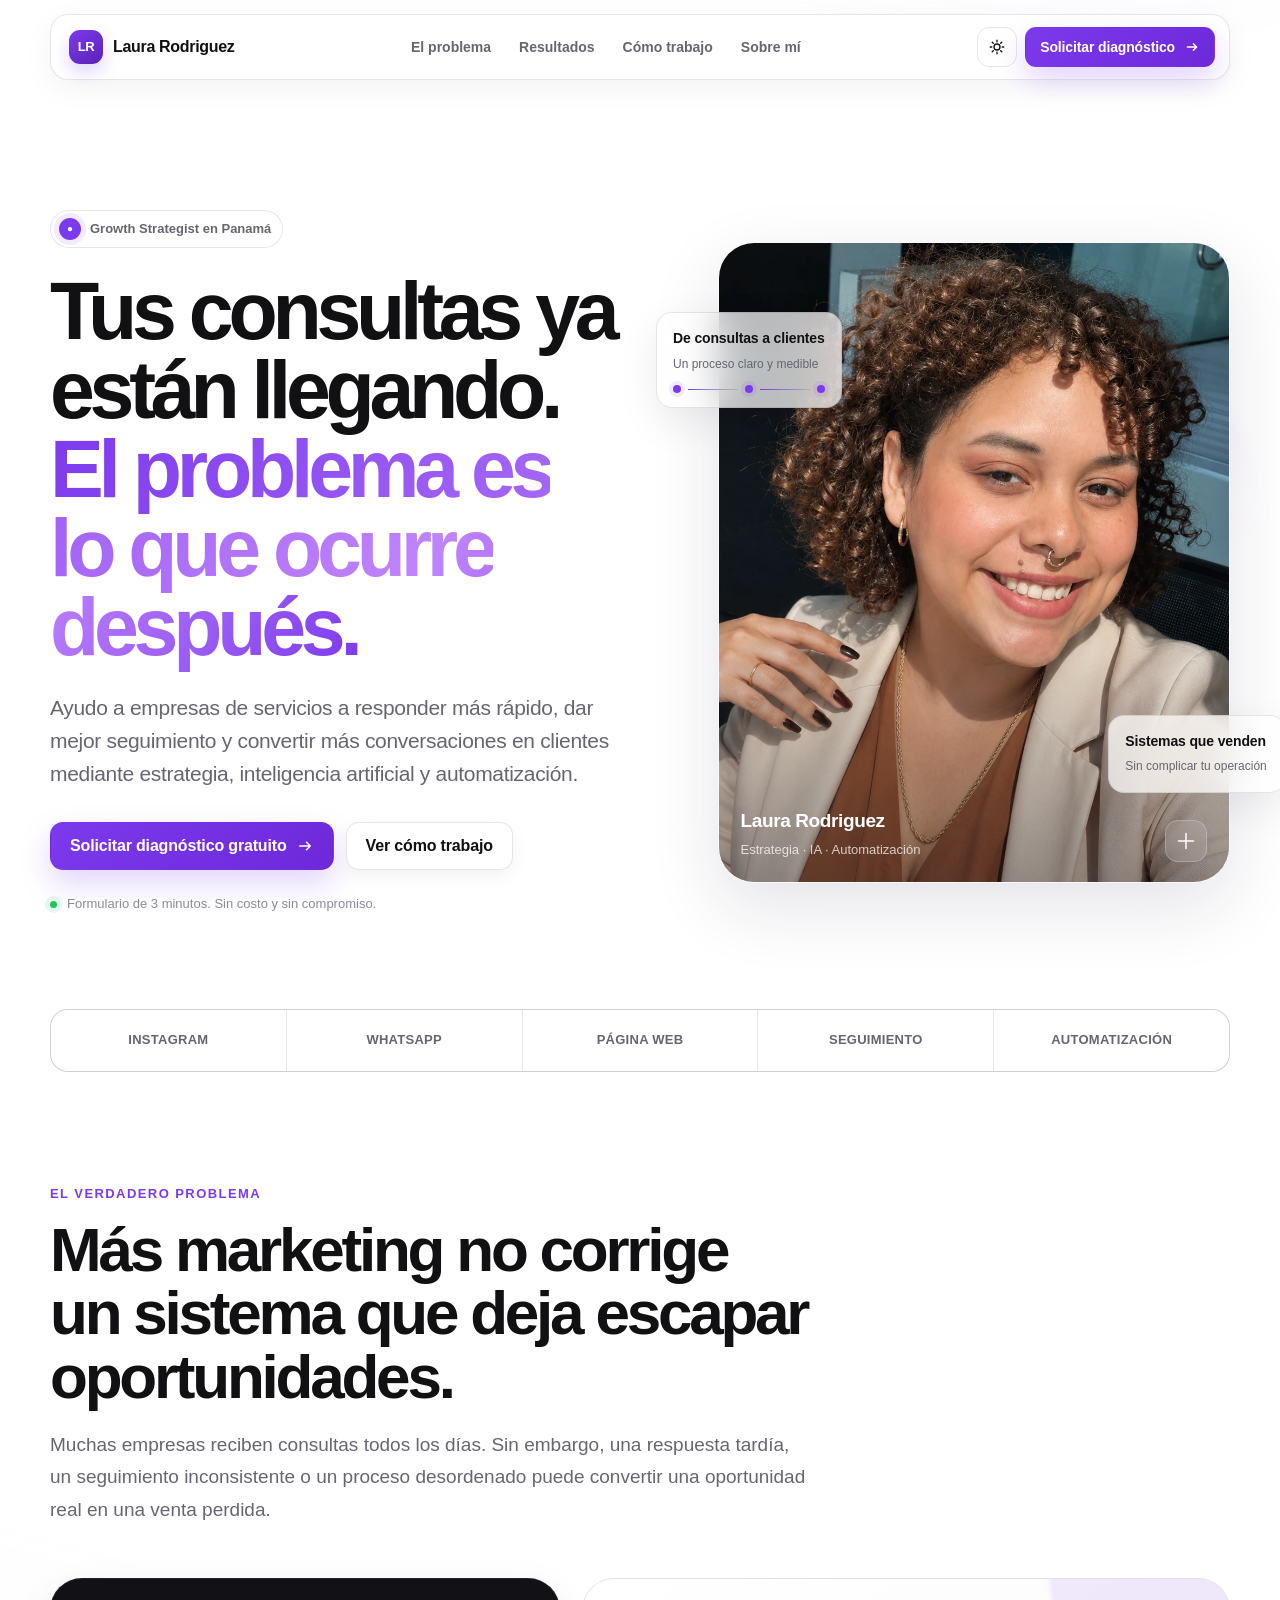
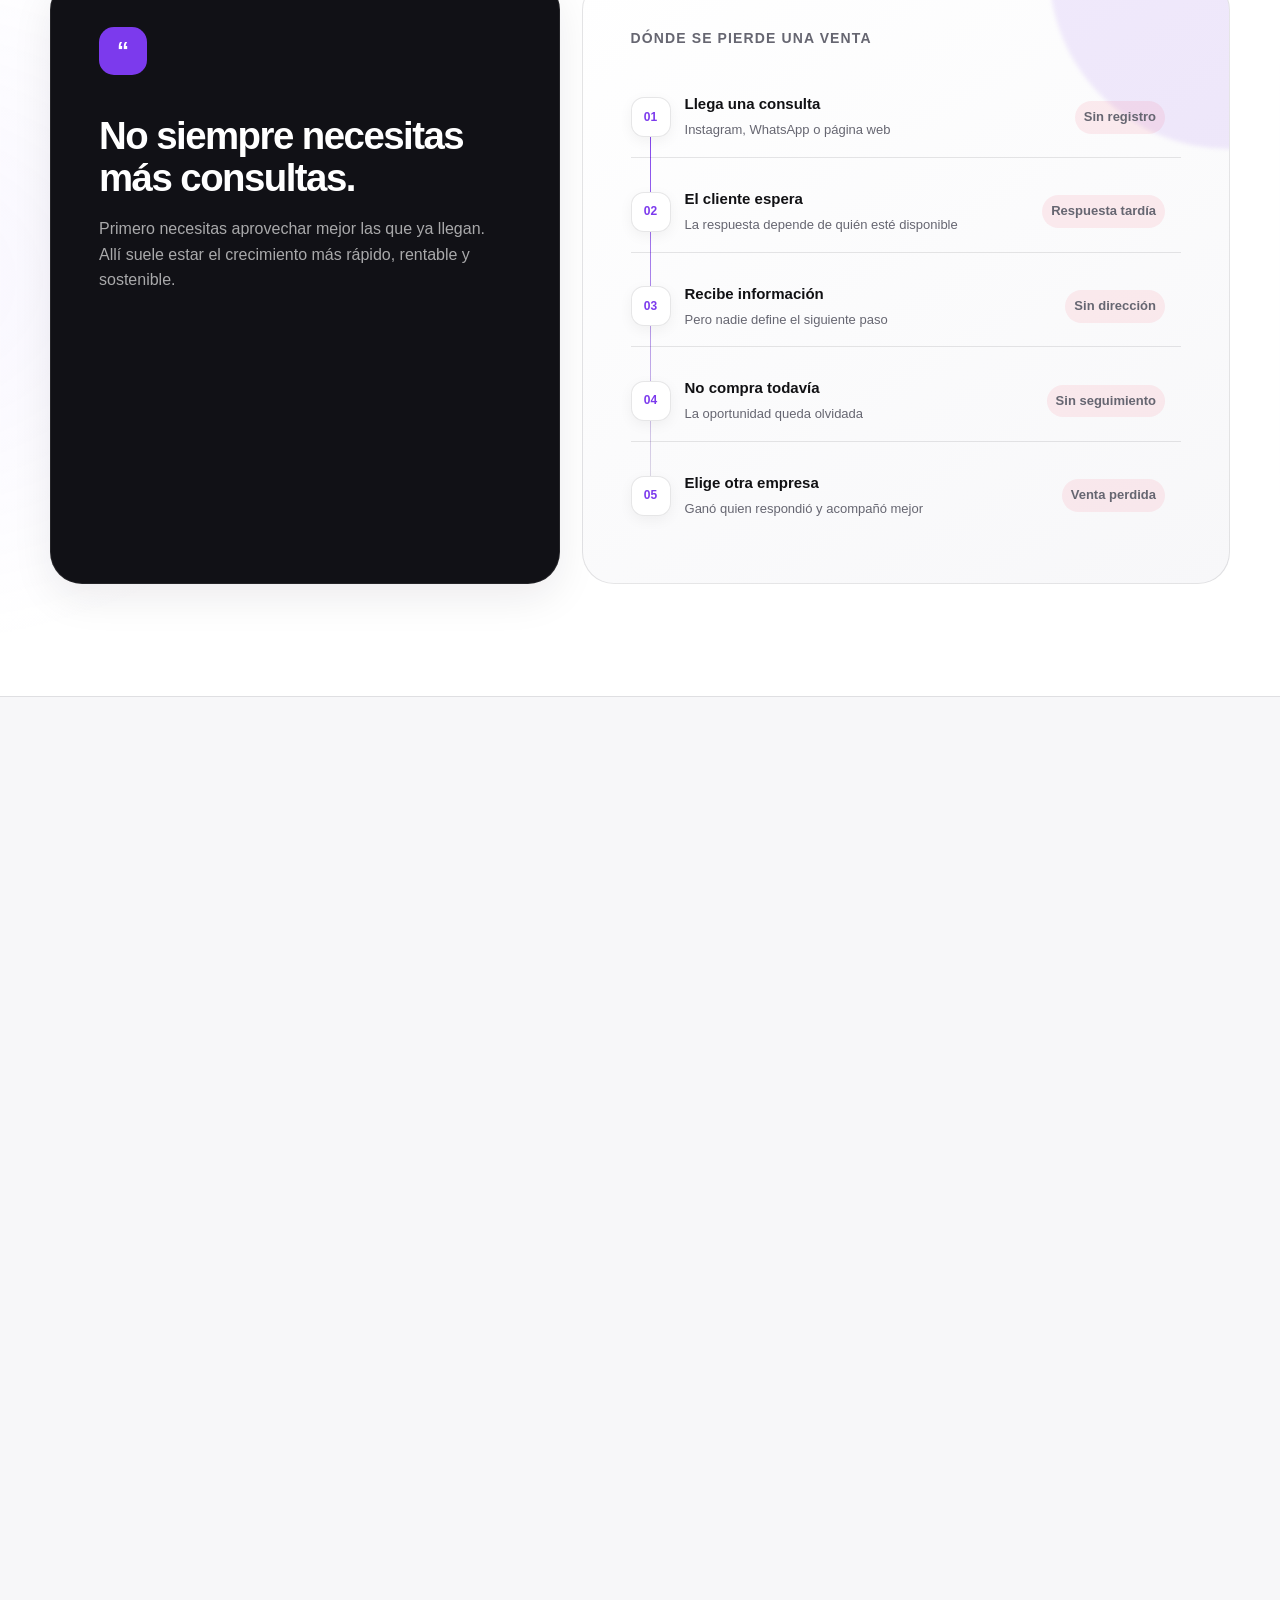
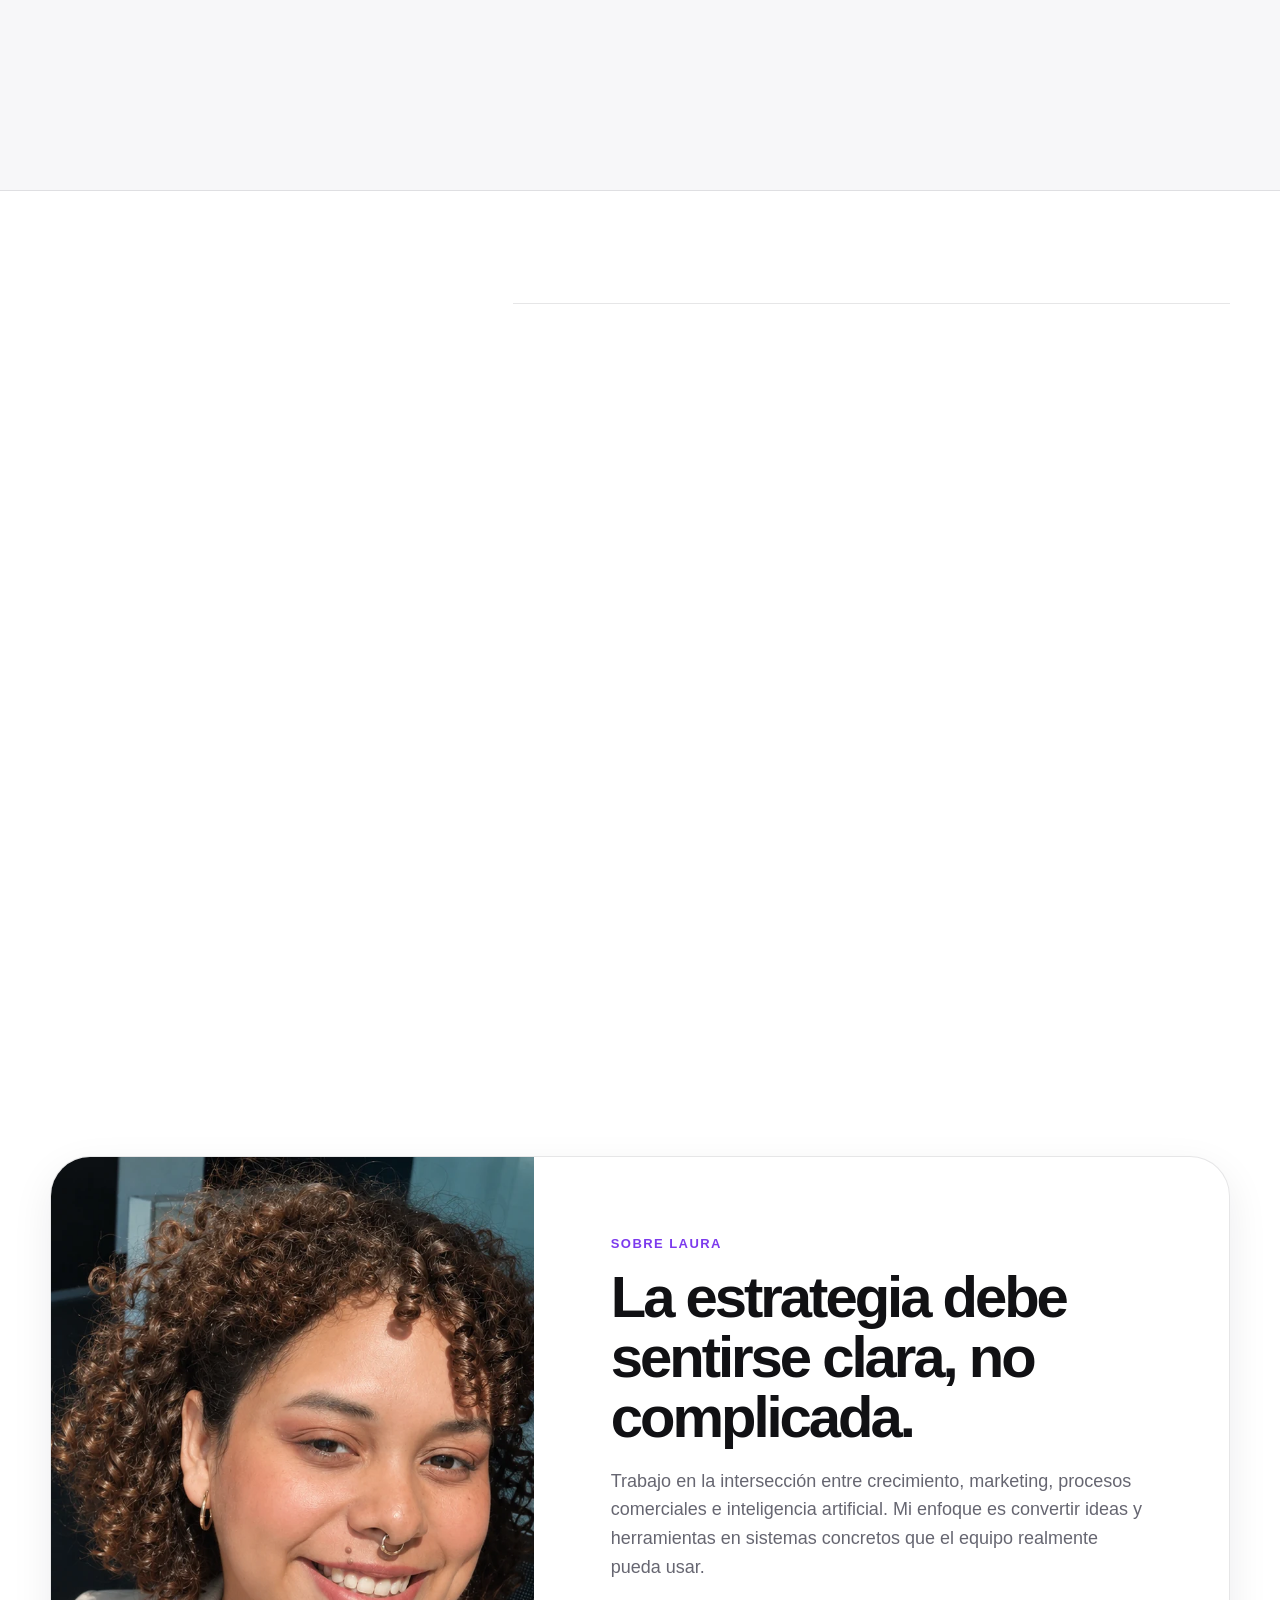
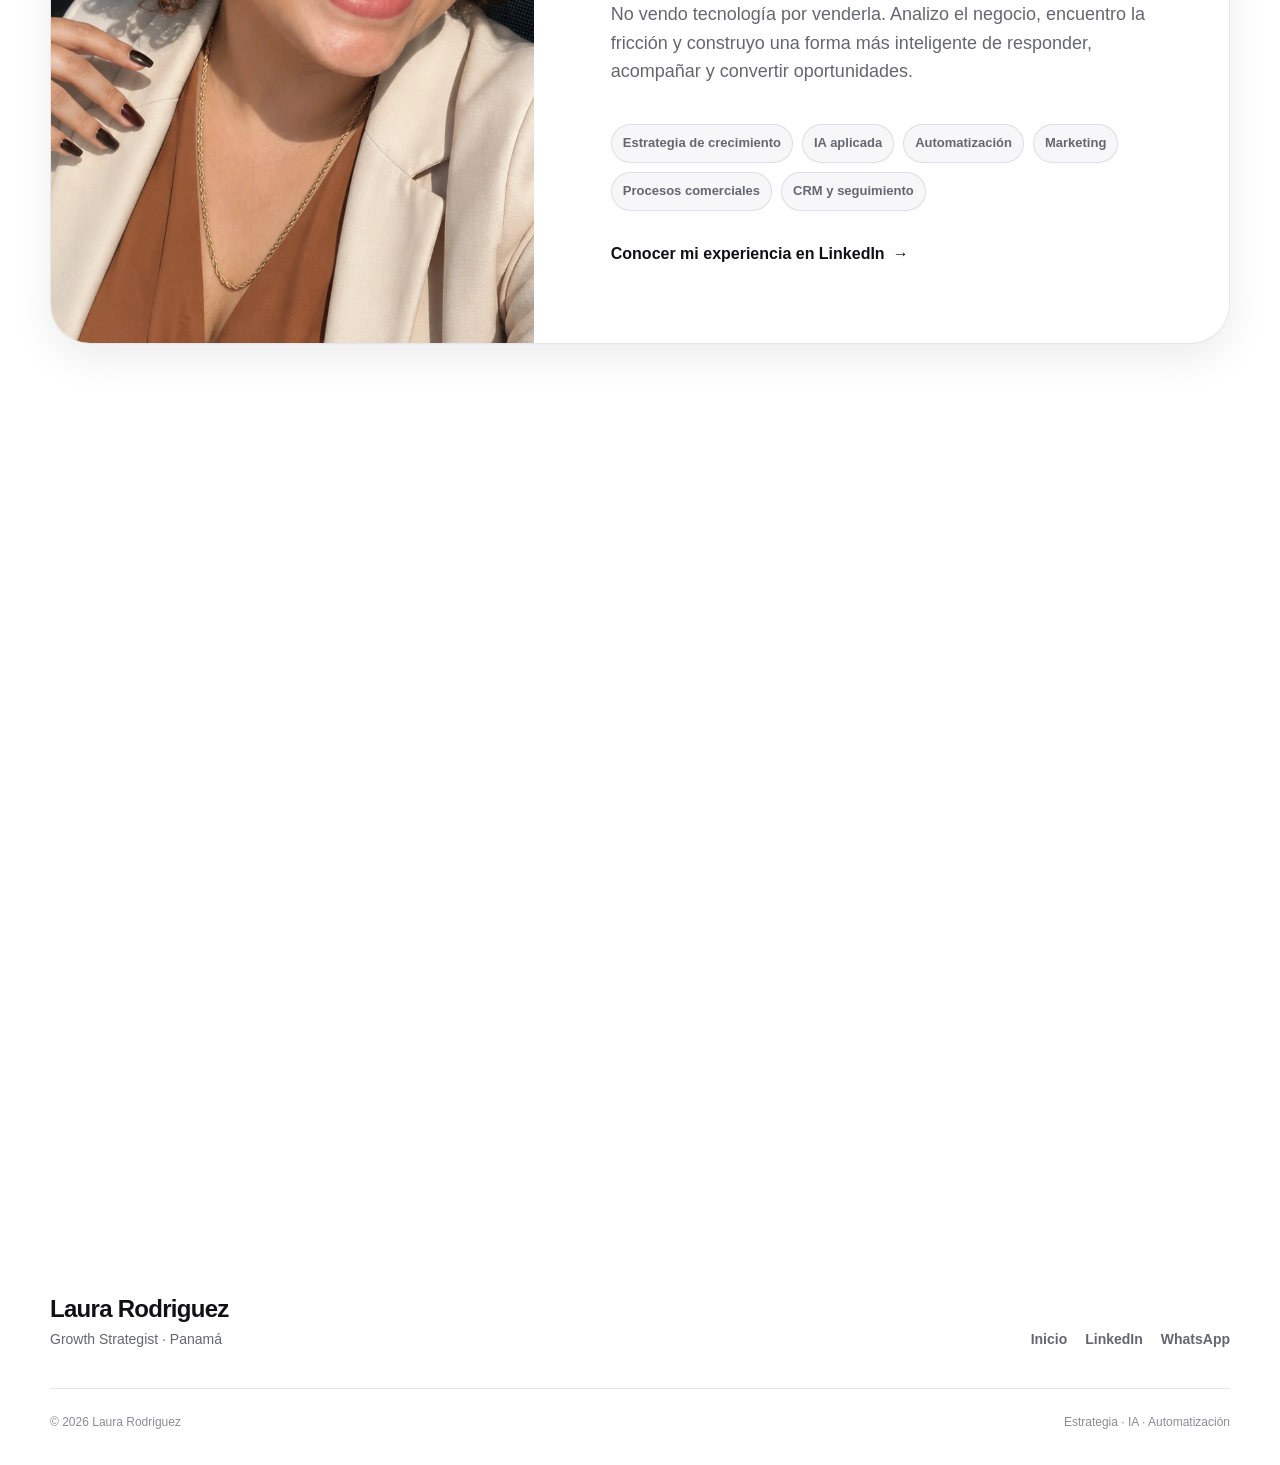
==== index.html @ f71ce4e9 "con formulario" ====
<!doctype html>
<html lang="es" data-theme="light">
<head>
  <meta charset="utf-8">
  <meta name="viewport" content="width=device-width, initial-scale=1, viewport-fit=cover">
  <title>Laura Rodriguez | Estrategia, IA y automatización para crecer</title>
  <meta name="description" content="Ayudo a empresas de servicios a responder mejor, dar seguimiento y convertir más consultas en clientes usando estrategia, IA y automatización.">
  <meta name="author" content="Laura Rodriguez">
  <meta name="robots" content="index, follow">
  <meta name="theme-color" content="#ffffff" media="(prefers-color-scheme: light)">
  <meta name="theme-color" content="#09090b" media="(prefers-color-scheme: dark)">
  <link rel="canonical" href="https://laurarodriguez-growth.github.io/">
  <meta property="og:type" content="website">
  <meta property="og:locale" content="es_PA">
  <meta property="og:title" content="Laura Rodriguez | Growth Strategist">
  <meta property="og:description" content="Convierte más conversaciones en clientes con estrategia, IA y automatización.">
  <meta property="og:url" content="https://laurarodriguez-growth.github.io/">
  <meta property="og:image" content="https://laurarodriguez-growth.github.io/og-image.jpg">
  <meta property="og:image:width" content="1200">
  <meta property="og:image:height" content="630">
  <meta name="twitter:card" content="summary_large_image">
  <meta name="twitter:title" content="Laura Rodriguez | Growth Strategist">
  <meta name="twitter:description" content="Estrategia, IA y automatización para convertir más consultas en clientes.">
  <meta name="twitter:image" content="https://laurarodriguez-growth.github.io/og-image.jpg">
  <link rel="icon" href="data:image/svg+xml,%3Csvg xmlns='http://www.w3.org/2000/svg' viewBox='0 0 64 64'%3E%3Crect width='64' height='64' rx='16' fill='%237c3aed'/%3E%3Cpath d='M18 17h8v23c0 5 2 7 7 7 3 0 5-1 7-3l5 6c-3 4-8 6-14 6-9 0-13-5-13-15V17zm17 0h11c10 0 16 5 16 14 0 6-3 10-8 12l10 13H52L43 44h0v12h-8V17zm8 7v13h3c5 0 8-2 8-7 0-4-3-6-8-6h-3z' fill='white' transform='scale(.75) translate(4 4)'/%3E%3C/svg%3E">
  <script type="application/ld+json">
  {
    "@context": "https://schema.org",
    "@type": "Person",
    "name": "Laura Rodriguez",
    "jobTitle": "Growth Strategist",
    "url": "https://laurarodriguez-growth.github.io/",
    "image": "https://laurarodriguez-growth.github.io/laura-rodriguez-profile.jpg",
    "sameAs": ["https://www.linkedin.com/in/laurarodriguez20/"],
    "knowsAbout": ["Estrategia de crecimiento", "Inteligencia artificial", "Automatización", "Marketing", "Procesos comerciales"],
    "address": {"@type": "PostalAddress", "addressCountry": "PA"}
  }
  </script>
  <style>
    :root {
      color-scheme: light;
      --bg: #ffffff;
      --bg-soft: #f7f7f9;
      --surface: rgba(255,255,255,.72);
      --surface-solid: #ffffff;
      --text: #111114;
      --muted: #666671;
      --muted-2: #8b8b96;
      --line: rgba(17,17,20,.10);
      --line-strong: rgba(17,17,20,.17);
      --accent: #7c3aed;
      --accent-2: #a78bfa;
      --accent-soft: rgba(124,58,237,.10);
      --accent-glow: rgba(124,58,237,.22);
      --shadow: 0 24px 70px rgba(30,20,60,.12);
      --shadow-soft: 0 14px 40px rgba(20,15,40,.08);
      --max: 1180px;
      --radius-lg: 32px;
      --radius-md: 22px;
      --radius-sm: 14px;
    }
    html[data-theme="dark"] {
      color-scheme: dark;
      --bg: #09090b;
      --bg-soft: #111114;
      --surface: rgba(16,16,20,.72);
      --surface-solid: #111114;
      --text: #f7f7fa;
      --muted: #a5a5b0;
      --muted-2: #73737e;
      --line: rgba(255,255,255,.10);
      --line-strong: rgba(255,255,255,.17);
      --accent: #9b6cff;
      --accent-2: #c4b5fd;
      --accent-soft: rgba(155,108,255,.13);
      --accent-glow: rgba(155,108,255,.25);
      --shadow: 0 30px 90px rgba(0,0,0,.45);
      --shadow-soft: 0 18px 50px rgba(0,0,0,.30);
    }
    * { box-sizing: border-box; }
    html { scroll-behavior: smooth; }
    body {
      margin: 0;
      min-width: 320px;
      background:
        radial-gradient(900px 520px at 85% -5%, var(--accent-soft), transparent 70%),
        radial-gradient(700px 500px at -10% 30%, rgba(167,139,250,.08), transparent 75%),
        var(--bg);
      color: var(--text);
      font-family: Inter, ui-sans-serif, -apple-system, BlinkMacSystemFont, "Segoe UI", sans-serif;
      font-size: 16px;
      line-height: 1.6;
      -webkit-font-smoothing: antialiased;
      text-rendering: optimizeLegibility;
      overflow-x: hidden;
    }
    a { color: inherit; text-decoration: none; }
    button, a { -webkit-tap-highlight-color: transparent; }
    img { max-width: 100%; display: block; }
    .skip-link { position: fixed; left: 16px; top: -100px; z-index: 1000; padding: 10px 14px; background: var(--text); color: var(--bg); border-radius: 10px; }
    .skip-link:focus { top: 16px; }
    .shell { width: min(calc(100% - 40px), var(--max)); margin: 0 auto; }
    .nav-wrap { position: sticky; top: 0; z-index: 100; padding: 14px 0; }
    .nav {
      display: flex; align-items: center; justify-content: space-between; gap: 20px;
      padding: 12px 14px 12px 18px;
      border: 1px solid var(--line);
      border-radius: 18px;
      background: color-mix(in srgb, var(--surface-solid) 72%, transparent);
      backdrop-filter: blur(18px) saturate(160%);
      -webkit-backdrop-filter: blur(18px) saturate(160%);
      box-shadow: 0 8px 30px rgba(20,15,40,.05);
    }
    .brand { display: inline-flex; align-items: center; gap: 10px; font-weight: 760; letter-spacing: -.02em; white-space: nowrap; }
    .brand-mark { width: 34px; height: 34px; display: grid; place-items: center; border-radius: 11px; color: white; background: linear-gradient(145deg, var(--accent), #5b21b6); box-shadow: 0 8px 18px var(--accent-glow); font-size: 13px; font-weight: 850; }
    .nav-links { display: flex; align-items: center; gap: 6px; }
    .nav-links a { padding: 9px 11px; color: var(--muted); font-size: 14px; font-weight: 600; border-radius: 10px; transition: .2s ease; }
    .nav-links a:hover { color: var(--text); background: var(--bg-soft); }
    .nav-actions { display: flex; align-items: center; gap: 8px; }
    .icon-btn { width: 40px; height: 40px; display: grid; place-items: center; border: 1px solid var(--line); background: transparent; color: var(--text); border-radius: 12px; cursor: pointer; transition: .2s ease; }
    .icon-btn:hover { border-color: var(--line-strong); background: var(--bg-soft); transform: translateY(-1px); }
    .btn { display: inline-flex; justify-content: center; align-items: center; gap: 9px; min-height: 48px; padding: 0 19px; border-radius: 13px; font-weight: 750; letter-spacing: -.01em; border: 1px solid transparent; transition: transform .22s ease, box-shadow .22s ease, background .22s ease, border-color .22s ease; }
    .btn:hover { transform: translateY(-2px); }
    .btn-primary { color: white; background: linear-gradient(135deg, var(--accent), #6d28d9); box-shadow: 0 13px 30px var(--accent-glow); }
    .btn-primary:hover { box-shadow: 0 17px 38px var(--accent-glow); }
    .btn-secondary { color: var(--text); background: var(--surface-solid); border-color: var(--line); box-shadow: 0 6px 18px rgba(20,15,40,.05); }
    .btn-secondary:hover { border-color: var(--line-strong); }
    .btn-sm { min-height: 40px; padding: 0 14px; border-radius: 11px; font-size: 14px; }
    .hero { min-height: calc(100svh - 90px); display: grid; grid-template-columns: 1.06fr .94fr; align-items: center; gap: clamp(42px, 7vw, 92px); padding: clamp(70px, 9vw, 120px) 0 90px; }
    .eyebrow { display: inline-flex; align-items: center; gap: 9px; padding: 7px 11px 7px 8px; border: 1px solid var(--line); border-radius: 999px; color: var(--muted); background: var(--surface); backdrop-filter: blur(10px); font-size: 13px; font-weight: 700; margin-bottom: 24px; }
    .eyebrow-dot { width: 22px; height: 22px; border-radius: 999px; display: grid; place-items: center; color: white; background: var(--accent); font-size: 10px; box-shadow: 0 0 0 5px var(--accent-soft); }
    h1, h2, h3, p { margin-top: 0; }
    h1 { max-width: 740px; margin-bottom: 24px; font-size: clamp(49px, 6.3vw, 82px); line-height: .98; letter-spacing: -.065em; font-weight: 790; }
    .gradient-text { background: linear-gradient(125deg, var(--accent), #c084fc 70%, #7c3aed); -webkit-background-clip: text; background-clip: text; color: transparent; }
    .hero-copy > p { max-width: 650px; margin-bottom: 32px; color: var(--muted); font-size: clamp(18px, 2vw, 21px); line-height: 1.58; letter-spacing: -.015em; }
    .hero-actions { display: flex; flex-wrap: wrap; gap: 12px; }
    .hero-note { display: flex; align-items: center; gap: 10px; margin-top: 24px; color: var(--muted-2); font-size: 13px; }
    .hero-note span:first-child { width: 7px; height: 7px; border-radius: 999px; background: #22c55e; box-shadow: 0 0 0 5px rgba(34,197,94,.11); }
    .portrait-stage { position: relative; isolation: isolate; }
    .portrait-stage::before { content: ""; position: absolute; inset: 6% -10% -7% 8%; z-index: -2; border-radius: 48% 52% 44% 56%; background: linear-gradient(145deg, var(--accent-soft), transparent 60%); filter: blur(5px); }
    .portrait-card { position: relative; overflow: hidden; aspect-ratio: 4 / 5; border-radius: 36px; border: 1px solid rgba(255,255,255,.22); background: var(--bg-soft); box-shadow: var(--shadow); }
    .portrait-card::after { content: ""; position: absolute; inset: 0; background: linear-gradient(to top, rgba(7,5,13,.40), transparent 44%); pointer-events: none; }
    .portrait-card img { width: 100%; height: 100%; object-fit: cover; object-position: 50% 42%; transform: scale(1.015); }
    .portrait-caption { position: absolute; z-index: 2; left: 22px; right: 22px; bottom: 20px; display: flex; align-items: end; justify-content: space-between; gap: 20px; color: white; }
    .portrait-caption strong { display: block; font-size: 19px; letter-spacing: -.02em; }
    .portrait-caption span { color: rgba(255,255,255,.75); font-size: 13px; }
    .caption-badge { width: 42px; height: 42px; display: grid; place-items: center; border-radius: 13px; background: rgba(255,255,255,.14); border: 1px solid rgba(255,255,255,.22); backdrop-filter: blur(10px); }
    .float-card { position: absolute; z-index: 5; min-width: 178px; padding: 14px 16px; border: 1px solid var(--line); border-radius: 16px; background: var(--surface); backdrop-filter: blur(18px) saturate(150%); box-shadow: var(--shadow-soft); }
    .float-card strong { display: block; font-size: 14px; letter-spacing: -.01em; }
    .float-card small { color: var(--muted); font-size: 12px; }
    .float-card.top { top: 11%; left: -12%; animation: float 5.5s ease-in-out infinite; }
    .float-card.bottom { right: -11%; bottom: 14%; animation: float 6.5s ease-in-out infinite reverse; }
    .mini-flow { display: flex; align-items: center; gap: 7px; margin-top: 10px; }
    .mini-dot { width: 8px; height: 8px; border-radius: 999px; background: var(--accent); box-shadow: 0 0 0 4px var(--accent-soft); }
    .mini-line { height: 1px; flex: 1; background: linear-gradient(to right, var(--accent), var(--line)); }
    @keyframes float { 0%,100% { transform: translateY(0) rotate(-.4deg); } 50% { transform: translateY(-9px) rotate(.4deg); } }
    .signal-bar { display: grid; grid-template-columns: repeat(5,1fr); gap: 1px; overflow: hidden; margin: 4px auto 0; border: 1px solid var(--line); border-radius: 18px; background: var(--line); }
    .signal-item { padding: 20px 12px; text-align: center; color: var(--muted); background: var(--surface-solid); font-size: 13px; font-weight: 700; letter-spacing: .02em; }
    section { padding: 112px 0; }
    .section-head { max-width: 760px; margin-bottom: 52px; }
    .kicker { display: block; margin-bottom: 13px; color: var(--accent); font-size: 13px; font-weight: 800; letter-spacing: .11em; text-transform: uppercase; }
    h2 { margin-bottom: 20px; font-size: clamp(38px, 5vw, 62px); line-height: 1.03; letter-spacing: -.052em; font-weight: 760; }
    .section-head p, .lead { color: var(--muted); font-size: 19px; line-height: 1.7; }
    .problem-section { position: relative; }
    .problem-grid { display: grid; grid-template-columns: .88fr 1.12fr; gap: 22px; }
    .insight-card { min-height: 100%; padding: clamp(28px, 4vw, 48px); border: 1px solid var(--line); border-radius: var(--radius-lg); background: var(--surface-solid); box-shadow: var(--shadow-soft); }
    .insight-card.dark { color: white; background: #111116; border-color: rgba(255,255,255,.08); }
    .insight-card.dark p { color: rgba(255,255,255,.64); }
    .quote-mark { display: inline-grid; place-items: center; width: 48px; height: 48px; margin-bottom: 40px; border-radius: 15px; color: white; background: var(--accent); font-size: 24px; font-weight: 850; }
    .insight-card h3 { margin-bottom: 18px; font-size: clamp(28px, 3vw, 40px); line-height: 1.08; letter-spacing: -.04em; }
    .insight-card p { margin-bottom: 0; color: var(--muted); }
    .flow-card { position: relative; overflow: hidden; padding: clamp(28px, 4vw, 48px); border: 1px solid var(--line); border-radius: var(--radius-lg); background: linear-gradient(150deg, var(--surface-solid), var(--bg-soft)); }
    .flow-card::before { content: ""; position: absolute; width: 360px; height: 360px; right: -180px; top: -190px; border-radius: 999px; background: var(--accent-soft); filter: blur(2px); }
    .flow-title { margin-bottom: 28px; font-size: 14px; font-weight: 800; letter-spacing: .08em; color: var(--muted); text-transform: uppercase; }
    .journey { position: relative; display: grid; gap: 14px; }
    .journey::before { content: ""; position: absolute; left: 19px; top: 30px; bottom: 30px; width: 1px; background: linear-gradient(var(--accent), var(--line)); }
    .journey-row { position: relative; display: grid; grid-template-columns: 40px 1fr auto; align-items: center; gap: 14px; padding: 15px 16px 15px 0; border-bottom: 1px solid var(--line); }
    .journey-row:last-child { border-bottom: 0; }
    .journey-index { position: relative; z-index: 2; width: 40px; height: 40px; display: grid; place-items: center; border-radius: 13px; background: var(--surface-solid); border: 1px solid var(--line); color: var(--accent); font-size: 12px; font-weight: 850; box-shadow: 0 4px 14px rgba(0,0,0,.05); }
    .journey-row strong { display: block; font-size: 15px; }
    .journey-row span { color: var(--muted); font-size: 13px; }
    .risk { padding: 6px 9px; border-radius: 999px; color: #b42318; background: rgba(244,63,94,.09); font-size: 11px; font-weight: 750; white-space: nowrap; }
    html[data-theme="dark"] .risk { color: #fda4af; }
    .outcomes { background: var(--bg-soft); border-top: 1px solid var(--line); border-bottom: 1px solid var(--line); }
    .outcome-grid { display: grid; grid-template-columns: repeat(3,1fr); gap: 18px; }
    .outcome-card { position: relative; overflow: hidden; min-height: 260px; padding: 30px; border: 1px solid var(--line); border-radius: var(--radius-md); background: var(--surface-solid); transition: transform .25s ease, box-shadow .25s ease, border-color .25s ease; }
    .outcome-card:hover { transform: translateY(-5px); border-color: var(--line-strong); box-shadow: var(--shadow-soft); }
    .outcome-icon { width: 48px; height: 48px; display: grid; place-items: center; margin-bottom: 48px; border-radius: 15px; color: var(--accent); background: var(--accent-soft); }
    .outcome-card h3 { margin-bottom: 11px; font-size: 22px; letter-spacing: -.025em; }
    .outcome-card p { margin-bottom: 0; color: var(--muted); font-size: 15px; }
    .method-grid { display: grid; grid-template-columns: .72fr 1.28fr; gap: 60px; align-items: start; }
    .method-sticky { position: sticky; top: 118px; }
    .method-list { border-top: 1px solid var(--line); }
    .method-step { display: grid; grid-template-columns: 62px 1fr; gap: 20px; padding: 30px 0; border-bottom: 1px solid var(--line); }
    .step-number { color: var(--accent); font-size: 13px; font-weight: 850; letter-spacing: .08em; }
    .method-step h3 { margin-bottom: 8px; font-size: 23px; letter-spacing: -.025em; }
    .method-step p { margin-bottom: 0; color: var(--muted); }
    .about-panel { position: relative; overflow: hidden; display: grid; grid-template-columns: .82fr 1.18fr; gap: 0; border: 1px solid var(--line); border-radius: 40px; background: var(--surface-solid); box-shadow: var(--shadow-soft); }
    .about-photo { min-height: 620px; }
    .about-photo img { width: 100%; height: 100%; object-fit: cover; object-position: 50% 38%; }
    .about-copy { display: flex; flex-direction: column; justify-content: center; padding: clamp(38px, 6vw, 78px); }
    .about-copy h2 { font-size: clamp(38px, 4.7vw, 58px); }
    .about-copy p { color: var(--muted); font-size: 18px; }
    .expertise { display: flex; flex-wrap: wrap; gap: 9px; margin: 20px 0 30px; }
    .chip { padding: 8px 11px; border: 1px solid var(--line); border-radius: 999px; color: var(--muted); background: var(--bg-soft); font-size: 13px; font-weight: 650; }
    .text-link { display: inline-flex; align-items: center; gap: 8px; width: fit-content; color: var(--text); font-weight: 750; }
    .text-link span { transition: transform .2s ease; }
    .text-link:hover span { transform: translateX(4px); }
    .cta-section { padding-top: 30px; }
    .cta-card { position: relative; overflow: hidden; padding: clamp(44px, 7vw, 86px); border-radius: 40px; color: white; background: #111116; box-shadow: var(--shadow); }
    .cta-card::before, .cta-card::after { content: ""; position: absolute; border-radius: 999px; filter: blur(10px); pointer-events: none; }
    .cta-card::before { width: 560px; height: 560px; top: -370px; right: -120px; background: rgba(124,58,237,.55); }
    .cta-card::after { width: 380px; height: 380px; bottom: -300px; left: 15%; background: rgba(167,139,250,.22); }
    .cta-content { position: relative; z-index: 2; max-width: 790px; }
    .cta-card h2 { max-width: 760px; margin-bottom: 22px; font-size: clamp(42px, 5.8vw, 72px); }
    .cta-card p { max-width: 650px; margin-bottom: 32px; color: rgba(255,255,255,.66); font-size: 19px; }
    .cta-card .btn-primary { background: white; color: #17121f; box-shadow: 0 16px 40px rgba(0,0,0,.25); }
    footer { padding: 70px 0 32px; }
    .footer-main { display: flex; justify-content: space-between; align-items: end; gap: 40px; padding-bottom: 38px; border-bottom: 1px solid var(--line); }
    .footer-name { font-size: 24px; font-weight: 780; letter-spacing: -.03em; }
    .footer-role { color: var(--muted); font-size: 14px; }
    .footer-links { display: flex; gap: 18px; color: var(--muted); font-size: 14px; font-weight: 650; }
    .footer-links a:hover { color: var(--text); }
    .footer-bottom { display: flex; justify-content: space-between; gap: 20px; padding-top: 24px; color: var(--muted-2); font-size: 12px; }
    .reveal { opacity: 0; transform: translateY(24px); transition: opacity .65s ease, transform .65s cubic-bezier(.2,.7,.2,1); }
    .reveal.is-visible { opacity: 1; transform: none; }
    @media (max-width: 980px) {
      .nav-links { display: none; }
      .hero { grid-template-columns: 1fr; min-height: auto; padding-top: 74px; }
      .hero-copy { max-width: 760px; }
      .portrait-stage { width: min(78vw, 620px); margin: 0 auto; }
      .problem-grid, .method-grid, .about-panel { grid-template-columns: 1fr; }
      .method-sticky { position: static; }
      .outcome-grid { grid-template-columns: repeat(2,1fr); }
      .about-photo { min-height: 560px; max-height: 720px; }
    }
    @media (max-width: 680px) {
      .shell { width: min(calc(100% - 28px), var(--max)); }
      .nav-wrap { padding-top: 9px; }
      .nav { padding: 9px 9px 9px 12px; border-radius: 15px; }
      .brand span:last-child { display: none; }
      .nav-actions .btn { padding: 0 12px; }
      .nav-actions .btn .btn-label { display: none; }
      .hero { gap: 54px; padding: 66px 0 66px; }
      h1 { font-size: clamp(46px, 14vw, 64px); }
      .hero-copy > p { font-size: 18px; }
      .hero-actions { flex-direction: column; }
      .hero-actions .btn { width: 100%; }
      .portrait-stage { width: 100%; }
      .portrait-card { border-radius: 28px; }
      .float-card { min-width: 150px; padding: 12px; }
      .float-card.top { top: 8%; left: -2%; }
      .float-card.bottom { right: -2%; bottom: 15%; }
      .signal-bar { grid-template-columns: 1fr 1fr; }
      .signal-item:last-child { grid-column: 1 / -1; }
      section { padding: 82px 0; }
      .section-head { margin-bottom: 36px; }
      .section-head p, .lead { font-size: 17px; }
      .problem-grid { gap: 14px; }
      .insight-card, .flow-card { border-radius: 25px; }
      .journey-row { grid-template-columns: 40px 1fr; }
      .risk { grid-column: 2; width: fit-content; }
      .outcome-grid { grid-template-columns: 1fr; }
      .outcome-card { min-height: auto; }
      .outcome-icon { margin-bottom: 34px; }
      .method-step { grid-template-columns: 42px 1fr; }
      .about-panel, .cta-card { border-radius: 28px; }
      .about-photo { min-height: 430px; }
      .about-copy { padding: 34px 25px 40px; }
      .footer-main, .footer-bottom { align-items: start; flex-direction: column; }
      .footer-links { flex-wrap: wrap; }
    }
    @media (prefers-reduced-motion: reduce) {
      html { scroll-behavior: auto; }
      *, *::before, *::after { animation-duration: .01ms !important; animation-iteration-count: 1 !important; transition-duration: .01ms !important; }
      .reveal { opacity: 1; transform: none; }
    }
  </style>
</head>
<body>
  <a class="skip-link" href="#contenido">Saltar al contenido</a>
  <div class="nav-wrap shell">
    <nav class="nav" aria-label="Navegación principal">
      <a class="brand" href="#inicio" aria-label="Laura Rodriguez, inicio">
        <span class="brand-mark">LR</span>
        <span>Laura Rodriguez</span>
      </a>
      <div class="nav-links">
        <a href="#problema">El problema</a>
        <a href="#resultados">Resultados</a>
        <a href="#metodo">Cómo trabajo</a>
        <a href="#sobre-mi">Sobre mí</a>
      </div>
      <div class="nav-actions">
        <button class="icon-btn" id="themeToggle" type="button" aria-label="Cambiar modo de color" title="Cambiar modo de color">
          <svg id="themeIcon" width="18" height="18" viewBox="0 0 24 24" fill="none" aria-hidden="true"><path d="M12 3v2m0 14v2M3 12h2m14 0h2M5.64 5.64l1.42 1.42m9.88 9.88 1.42 1.42m0-12.72-1.42 1.42M7.06 16.94l-1.42 1.42M16 12a4 4 0 1 1-8 0 4 4 0 0 1 8 0Z" stroke="currentColor" stroke-width="1.8" stroke-linecap="round"/></svg>
        </button>
        <a class="btn btn-primary btn-sm" href="diagnostico.html" >
          <span class="btn-label">Solicitar diagnóstico</span>
          <svg width="16" height="16" viewBox="0 0 24 24" fill="none" aria-hidden="true"><path d="M5 12h14m-5-5 5 5-5 5" stroke="currentColor" stroke-width="2" stroke-linecap="round" stroke-linejoin="round"/></svg>
        </a>
      </div>
    </nav>
  </div>

  <main id="contenido">
    <section class="hero shell" id="inicio">
      <div class="hero-copy reveal">
        <div class="eyebrow"><span class="eyebrow-dot">●</span> Growth Strategist en Panamá</div>
        <h1>Tus consultas ya están llegando. <span class="gradient-text">El problema es lo que ocurre después.</span></h1>
        <p>Ayudo a empresas de servicios a responder más rápido, dar mejor seguimiento y convertir más conversaciones en clientes mediante estrategia, inteligencia artificial y automatización.</p>
        <div class="hero-actions">
          <a class="btn btn-primary" href="diagnostico.html" >
            Solicitar diagnóstico gratuito
            <svg width="18" height="18" viewBox="0 0 24 24" fill="none" aria-hidden="true"><path d="M5 12h14m-5-5 5 5-5 5" stroke="currentColor" stroke-width="2" stroke-linecap="round" stroke-linejoin="round"/></svg>
          </a>
          <a class="btn btn-secondary" href="#metodo">Ver cómo trabajo</a>
        </div>
        <div class="hero-note"><span></span><span>Formulario de 3 minutos. Sin costo y sin compromiso.</span></div>
      </div>

      <div class="portrait-stage reveal" aria-label="Retrato profesional de Laura Rodriguez">
        <div class="float-card top">
          <strong>De consultas a clientes</strong>
          <small>Un proceso claro y medible</small>
          <div class="mini-flow"><span class="mini-dot"></span><span class="mini-line"></span><span class="mini-dot"></span><span class="mini-line"></span><span class="mini-dot"></span></div>
        </div>
        <div class="portrait-card">
          <picture>
            <source srcset="laura-rodriguez-profile.webp" type="image/webp">
            <img src="laura-rodriguez-profile.jpg" width="960" height="1200" alt="Laura Rodriguez, estratega de crecimiento, inteligencia artificial y automatización" fetchpriority="high">
          </picture>
          <div class="portrait-caption">
            <div><strong>Laura Rodriguez</strong><span>Estrategia · IA · Automatización</span></div>
            <div class="caption-badge" aria-hidden="true"><svg width="20" height="20" viewBox="0 0 24 24" fill="none"><path d="M12 3v18M3 12h18" stroke="currentColor" stroke-width="1.8" stroke-linecap="round"/></svg></div>
          </div>
        </div>
        <div class="float-card bottom">
          <strong>Sistemas que venden</strong>
          <small>Sin complicar tu operación</small>
        </div>
      </div>
    </section>

    <div class="signal-bar shell reveal" aria-label="Canales y capacidades">
      <div class="signal-item">INSTAGRAM</div>
      <div class="signal-item">WHATSAPP</div>
      <div class="signal-item">PÁGINA WEB</div>
      <div class="signal-item">SEGUIMIENTO</div>
      <div class="signal-item">AUTOMATIZACIÓN</div>
    </div>

    <section class="problem-section shell" id="problema">
      <div class="section-head reveal">
        <span class="kicker">El verdadero problema</span>
        <h2>Más marketing no corrige un sistema que deja escapar oportunidades.</h2>
        <p>Muchas empresas reciben consultas todos los días. Sin embargo, una respuesta tardía, un seguimiento inconsistente o un proceso desordenado puede convertir una oportunidad real en una venta perdida.</p>
      </div>
      <div class="problem-grid">
        <article class="insight-card dark reveal">
          <div class="quote-mark">“</div>
          <h3>No siempre necesitas más consultas.</h3>
          <p>Primero necesitas aprovechar mejor las que ya llegan. Allí suele estar el crecimiento más rápido, rentable y sostenible.</p>
        </article>
        <article class="flow-card reveal">
          <div class="flow-title">Dónde se pierde una venta</div>
          <div class="journey">
            <div class="journey-row"><div class="journey-index">01</div><div><strong>Llega una consulta</strong><span>Instagram, WhatsApp o página web</span></div><span class="risk">Sin registro</span></div>
            <div class="journey-row"><div class="journey-index">02</div><div><strong>El cliente espera</strong><span>La respuesta depende de quién esté disponible</span></div><span class="risk">Respuesta tardía</span></div>
            <div class="journey-row"><div class="journey-index">03</div><div><strong>Recibe información</strong><span>Pero nadie define el siguiente paso</span></div><span class="risk">Sin dirección</span></div>
            <div class="journey-row"><div class="journey-index">04</div><div><strong>No compra todavía</strong><span>La oportunidad queda olvidada</span></div><span class="risk">Sin seguimiento</span></div>
            <div class="journey-row"><div class="journey-index">05</div><div><strong>Elige otra empresa</strong><span>Ganó quien respondió y acompañó mejor</span></div><span class="risk">Venta perdida</span></div>
          </div>
        </article>
      </div>
    </section>

    <section class="outcomes" id="resultados">
      <div class="shell">
        <div class="section-head reveal">
          <span class="kicker">Lo que cambia</span>
          <h2>Un mejor sistema convierte la atención en crecimiento.</h2>
          <p>No se trata de agregar herramientas por agregar. Se trata de diseñar una experiencia más rápida para el cliente y una operación más clara para tu equipo.</p>
        </div>
        <div class="outcome-grid">
          <article class="outcome-card reveal">
            <div class="outcome-icon"><svg width="23" height="23" viewBox="0 0 24 24" fill="none" aria-hidden="true"><path d="M4 12a8 8 0 1 0 8-8M4 4v5h5M12 8v4l3 2" stroke="currentColor" stroke-width="1.8" stroke-linecap="round" stroke-linejoin="round"/></svg></div>
            <h3>Responde más rápido</h3><p>Reduce el tiempo entre la consulta y la primera respuesta, incluso cuando tu equipo está ocupado.</p>
          </article>
          <article class="outcome-card reveal">
            <div class="outcome-icon"><svg width="23" height="23" viewBox="0 0 24 24" fill="none" aria-hidden="true"><path d="M7 4h10a2 2 0 0 1 2 2v12H5V6a2 2 0 0 1 2-2Zm2 4h6m-6 4h6m-6 4h3" stroke="currentColor" stroke-width="1.8" stroke-linecap="round" stroke-linejoin="round"/></svg></div>
            <h3>Organiza cada oportunidad</h3><p>Centraliza conversaciones, próximos pasos y responsables para que ninguna consulta quede olvidada.</p>
          </article>
          <article class="outcome-card reveal">
            <div class="outcome-icon"><svg width="23" height="23" viewBox="0 0 24 24" fill="none" aria-hidden="true"><path d="m5 15 4-4 3 3 7-8M14 6h5v5" stroke="currentColor" stroke-width="1.8" stroke-linecap="round" stroke-linejoin="round"/></svg></div>
            <h3>Convierte más</h3><p>Implementa seguimiento oportuno y mensajes que ayudan al cliente a avanzar hacia una cita o compra.</p>
          </article>
          <article class="outcome-card reveal">
            <div class="outcome-icon"><svg width="23" height="23" viewBox="0 0 24 24" fill="none" aria-hidden="true"><path d="M8 12h8m-4-4v8M4 6h16v12H4V6Z" stroke="currentColor" stroke-width="1.8" stroke-linecap="round" stroke-linejoin="round"/></svg></div>
            <h3>Recupera oportunidades</h3><p>Vuelve a contactar a quienes mostraron interés, pero no compraron en su primera conversación.</p>
          </article>
          <article class="outcome-card reveal">
            <div class="outcome-icon"><svg width="23" height="23" viewBox="0 0 24 24" fill="none" aria-hidden="true"><path d="M12 3v4m0 10v4M3 12h4m10 0h4M6.3 6.3l2.8 2.8m5.8 5.8 2.8 2.8m0-11.4-2.8 2.8m-5.8 5.8-2.8 2.8" stroke="currentColor" stroke-width="1.8" stroke-linecap="round"/></svg></div>
            <h3>Automatiza lo repetitivo</h3><p>Libera tiempo del equipo sin perder el toque humano en los momentos que realmente importan.</p>
          </article>
          <article class="outcome-card reveal">
            <div class="outcome-icon"><svg width="23" height="23" viewBox="0 0 24 24" fill="none" aria-hidden="true"><path d="M5 19V9m7 10V5m7 14v-7" stroke="currentColor" stroke-width="1.8" stroke-linecap="round"/></svg></div>
            <h3>Mide lo que funciona</h3><p>Obtén visibilidad sobre respuesta, seguimiento y conversión para tomar mejores decisiones.</p>
          </article>
        </div>
      </div>
    </section>

    <section class="shell" id="metodo">
      <div class="method-grid">
        <div class="method-sticky reveal">
          <span class="kicker">Cómo trabajaremos</span>
          <h2>Primero entendemos. Luego simplificamos.</h2>
          <p class="lead">Cada empresa tiene una operación distinta. Por eso, la solución comienza con tu proceso real, no con una herramienta de moda.</p>
        </div>
        <div class="method-list">
          <article class="method-step reveal"><div class="step-number">01</div><div><h3>Diagnóstico</h3><p>Reviso cómo llegan las consultas, quién responde, qué información se registra y qué sucede después.</p></div></article>
          <article class="method-step reveal"><div class="step-number">02</div><div><h3>Mapa de oportunidades</h3><p>Identifico los puntos donde se pierde tiempo, seguimiento, información o intención de compra.</p></div></article>
          <article class="method-step reveal"><div class="step-number">03</div><div><h3>Diseño del sistema</h3><p>Defino un proceso simple con mensajes, responsables, automatizaciones y próximos pasos claros.</p></div></article>
          <article class="method-step reveal"><div class="step-number">04</div><div><h3>Implementación y mejora</h3><p>Ponemos el sistema en marcha, medimos el comportamiento y refinamos lo necesario para que funcione en la práctica.</p></div></article>
        </div>
      </div>
    </section>

    <section class="shell" id="sobre-mi">
      <div class="about-panel reveal">
        <div class="about-photo">
          <picture>
            <source srcset="laura-rodriguez-profile.webp" type="image/webp">
            <img src="laura-rodriguez-profile.jpg" width="960" height="1200" alt="Laura Rodriguez, consultora de estrategia, inteligencia artificial y automatización" loading="lazy">
          </picture>
        </div>
        <div class="about-copy">
          <span class="kicker">Sobre Laura</span>
          <h2>La estrategia debe sentirse clara, no complicada.</h2>
          <p>Trabajo en la intersección entre crecimiento, marketing, procesos comerciales e inteligencia artificial. Mi enfoque es convertir ideas y herramientas en sistemas concretos que el equipo realmente pueda usar.</p>
          <p>No vendo tecnología por venderla. Analizo el negocio, encuentro la fricción y construyo una forma más inteligente de responder, acompañar y convertir oportunidades.</p>
          <div class="expertise" aria-label="Áreas de experiencia">
            <span class="chip">Estrategia de crecimiento</span><span class="chip">IA aplicada</span><span class="chip">Automatización</span><span class="chip">Marketing</span><span class="chip">Procesos comerciales</span><span class="chip">CRM y seguimiento</span>
          </div>
          <a class="text-link" href="https://www.linkedin.com/in/laurarodriguez20/" target="_blank" rel="noopener">Conocer mi experiencia en LinkedIn <span>→</span></a>
        </div>
      </div>
    </section>

    <section class="cta-section shell" id="contacto">
      <div class="cta-card reveal">
        <div class="cta-content">
          <span class="kicker" style="color:#c4b5fd">Diagnóstico gratuito</span>
          <h2>Descubramos dónde se están perdiendo tus próximos clientes.</h2>
          <p>Cuéntame cómo recibe y atiende consultas tu empresa. Te ayudaré a identificar los puntos críticos y las primeras mejoras que pueden generar impacto.</p>
          <a class="btn btn-primary" href="diagnostico.html" >
            Comenzar diagnóstico gratuito
            <svg width="18" height="18" viewBox="0 0 24 24" fill="none" aria-hidden="true"><path d="M5 12h14m-5-5 5 5-5 5" stroke="currentColor" stroke-width="2" stroke-linecap="round" stroke-linejoin="round"/></svg>
          </a>
        </div>
      </div>
    </section>
  </main>

  <footer class="shell">
    <div class="footer-main">
      <div><div class="footer-name">Laura Rodriguez</div><div class="footer-role">Growth Strategist · Panamá</div></div>
      <div class="footer-links"><a href="#inicio">Inicio</a><a href="https://www.linkedin.com/in/laurarodriguez20/" target="_blank" rel="noopener">LinkedIn</a><a href="https://wa.me/50764294221" target="_blank" rel="noopener">WhatsApp</a></div>
    </div>
    <div class="footer-bottom"><span>© <span id="year"></span> Laura Rodriguez</span><span>Estrategia · IA · Automatización</span></div>
  </footer>

  <script>
    (() => {
      const root = document.documentElement;
      const button = document.getElementById('themeToggle');
      const icon = document.getElementById('themeIcon');
      const saved = localStorage.getItem('lr-theme');
      const preferredDark = window.matchMedia && window.matchMedia('(prefers-color-scheme: dark)').matches;
      const initial = saved || (preferredDark ? 'dark' : 'light');
      const setTheme = (theme) => {
        root.dataset.theme = theme;
        localStorage.setItem('lr-theme', theme);
        icon.innerHTML = theme === 'dark'
          ? '<path d="M20.2 15.3A8 8 0 0 1 8.7 3.8 8.4 8.4 0 1 0 20.2 15.3Z" stroke="currentColor" stroke-width="1.8" stroke-linecap="round" stroke-linejoin="round"/>'
          : '<path d="M12 3v2m0 14v2M3 12h2m14 0h2M5.64 5.64l1.42 1.42m9.88 9.88 1.42 1.42m0-12.72-1.42 1.42M7.06 16.94l-1.42 1.42M16 12a4 4 0 1 1-8 0 4 4 0 0 1 8 0Z" stroke="currentColor" stroke-width="1.8" stroke-linecap="round"/>';
      };
      setTheme(initial);
      button.addEventListener('click', () => setTheme(root.dataset.theme === 'dark' ? 'light' : 'dark'));
      document.getElementById('year').textContent = new Date().getFullYear();
      const reduced = window.matchMedia('(prefers-reduced-motion: reduce)').matches;
      if (reduced || !('IntersectionObserver' in window)) {
        document.querySelectorAll('.reveal').forEach(el => el.classList.add('is-visible'));
      } else {
        const observer = new IntersectionObserver((entries) => {
          entries.forEach(entry => {
            if (entry.isIntersecting) {
              entry.target.classList.add('is-visible');
              observer.unobserve(entry.target);
            }
          });
        }, { threshold: .11, rootMargin: '0px 0px -35px' });
        document.querySelectorAll('.reveal').forEach(el => observer.observe(el));
      }
    })();
  </script>
</body>
</html>
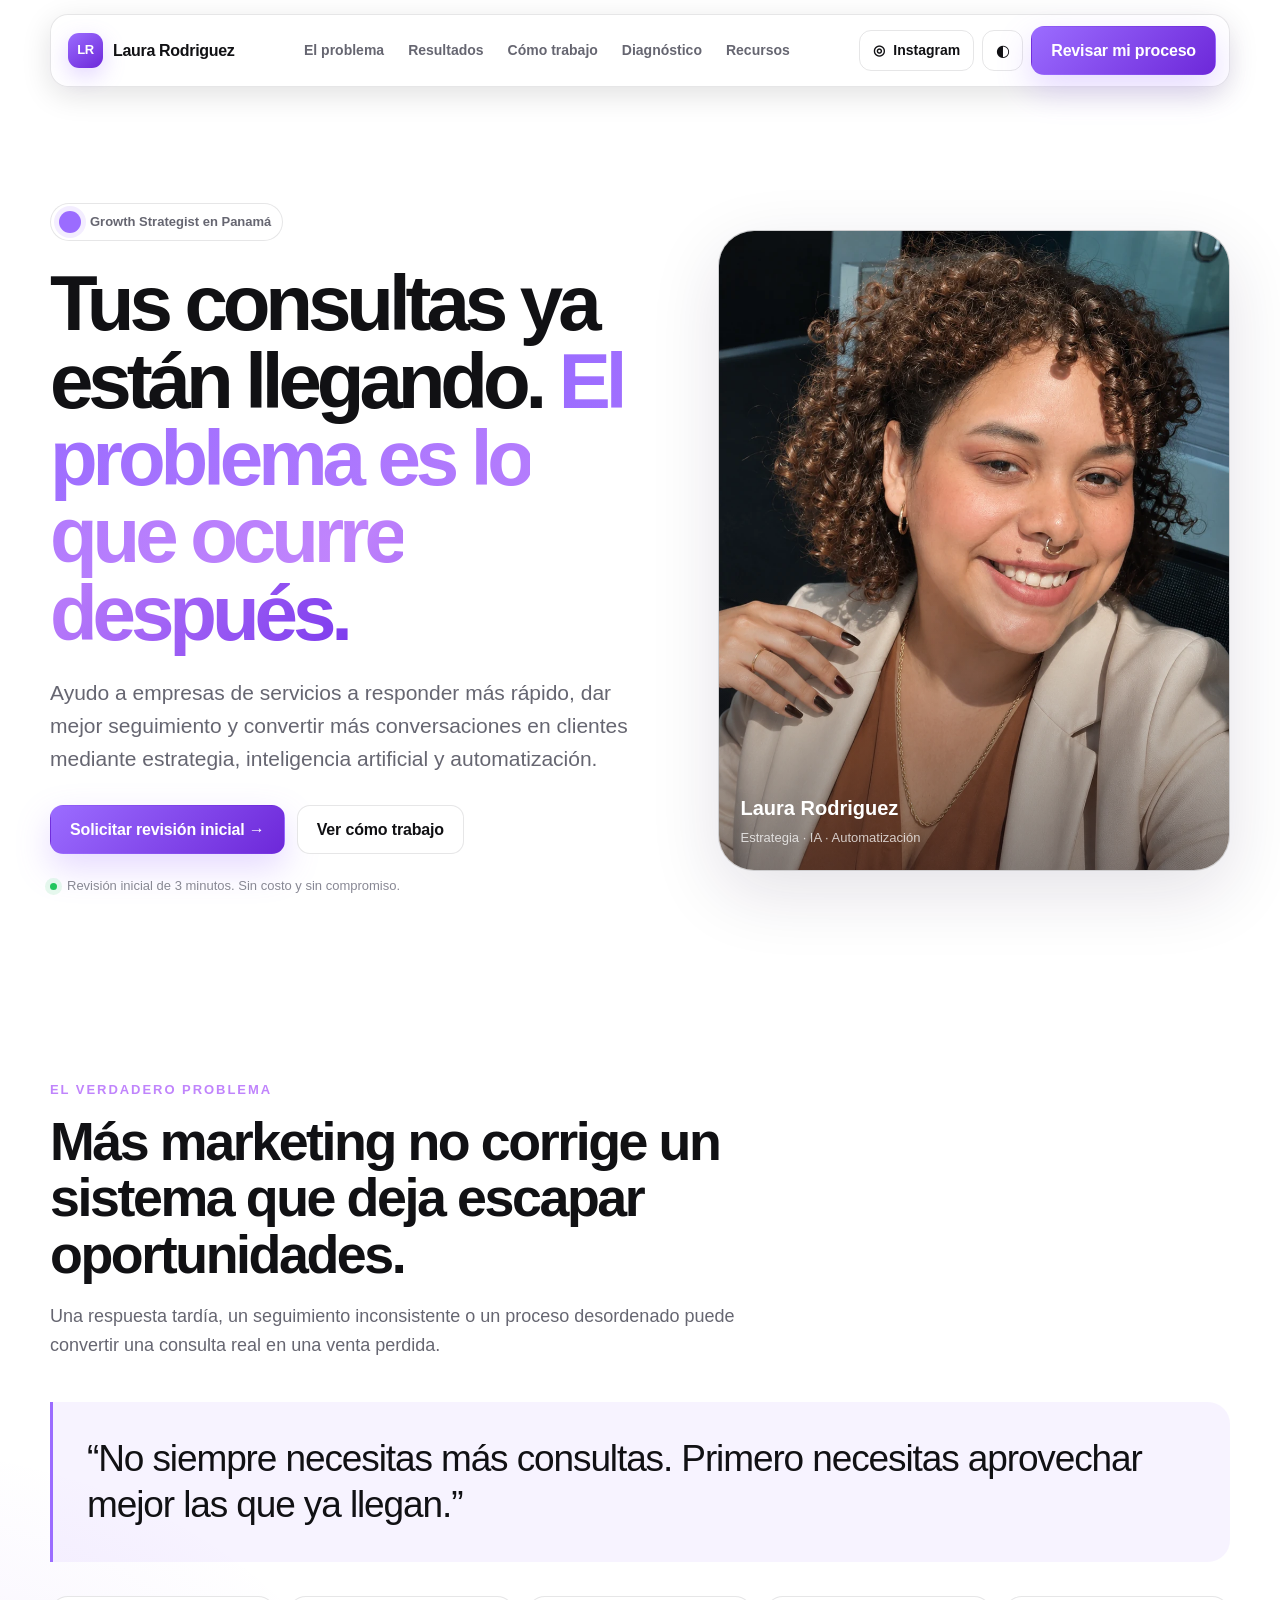
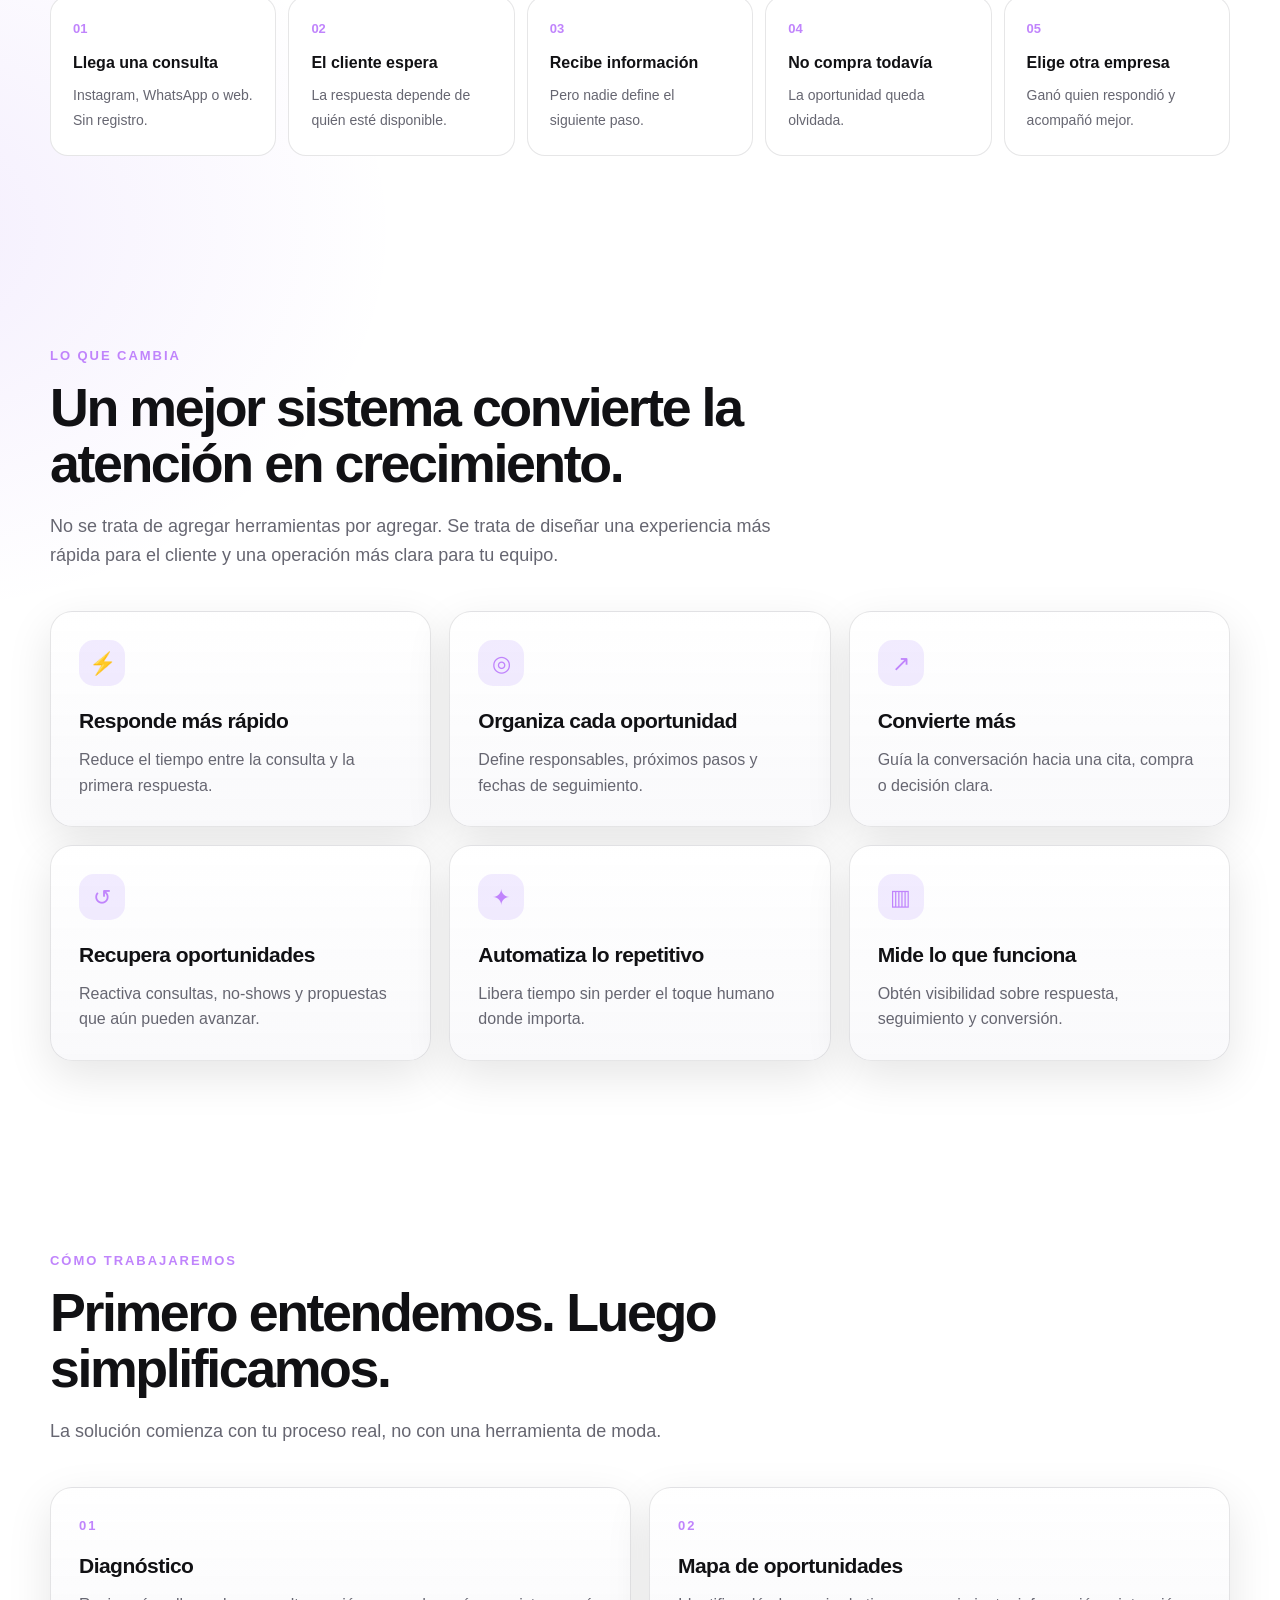
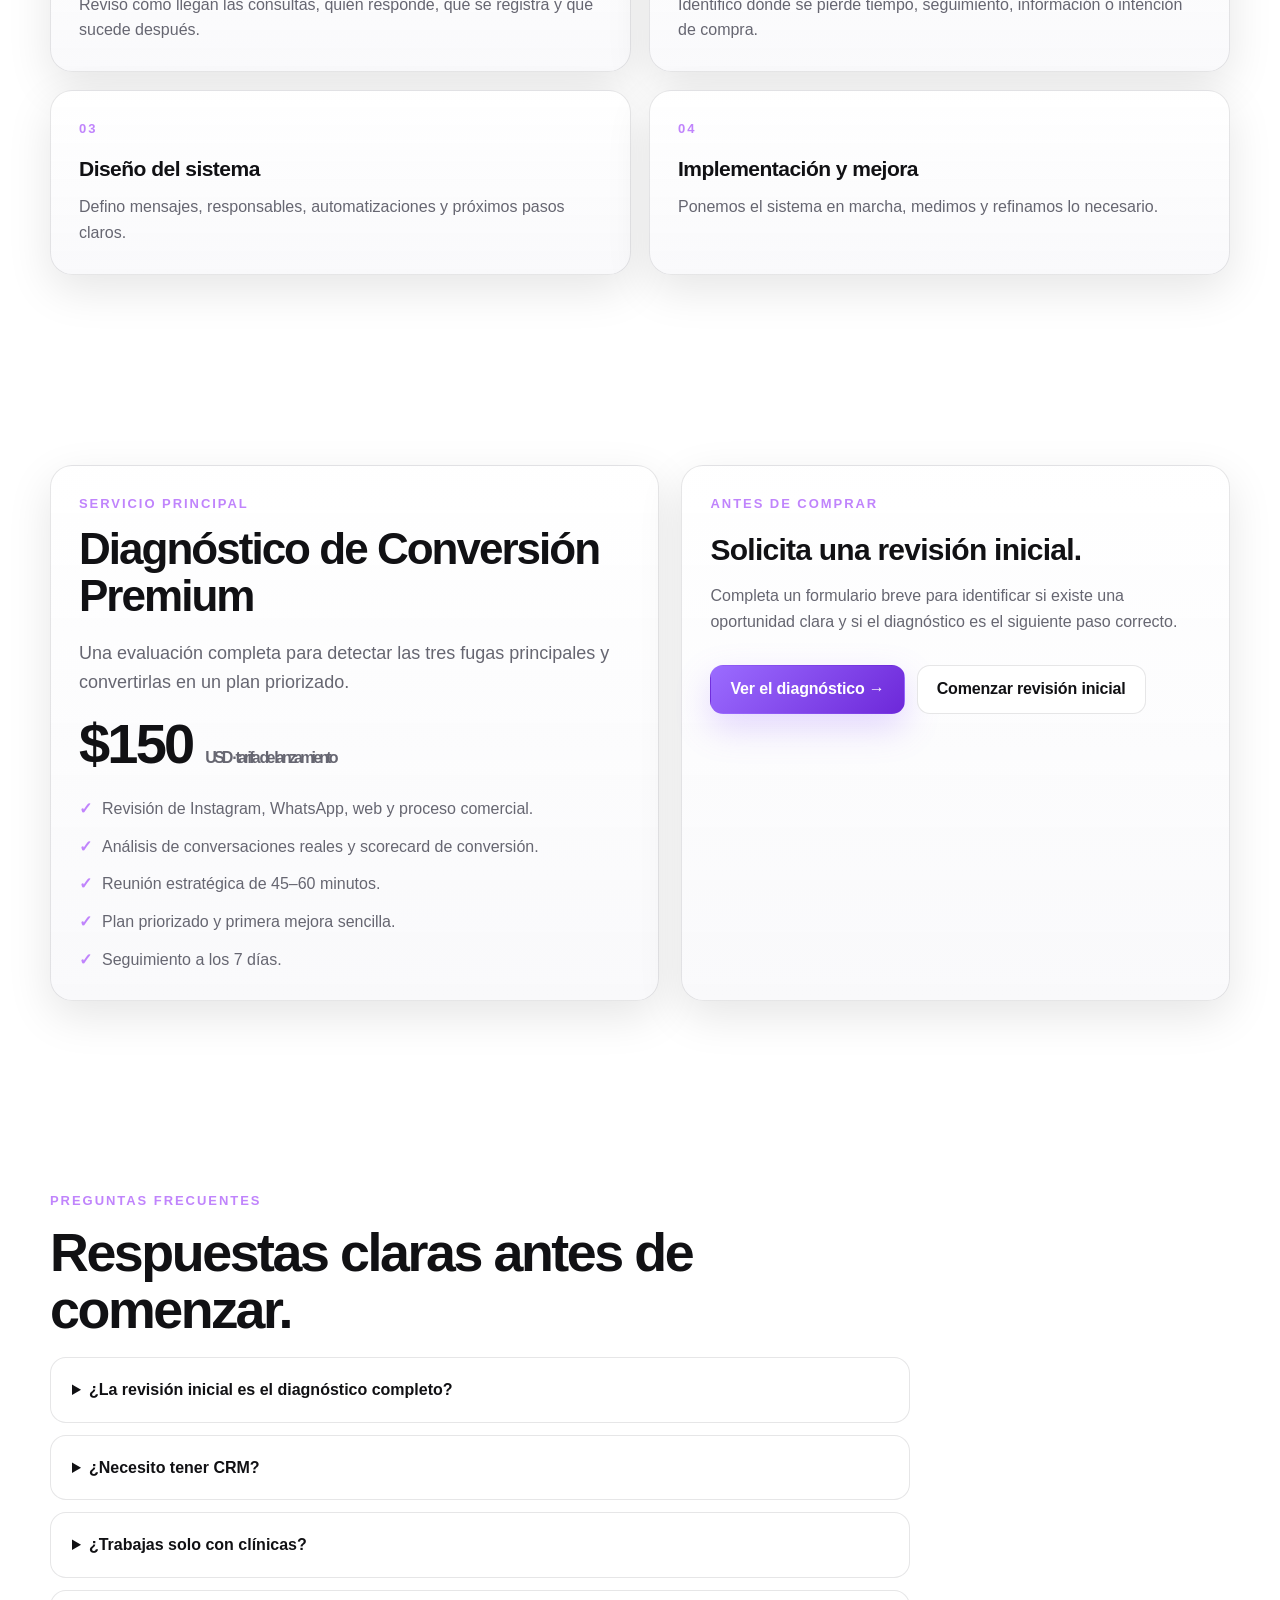
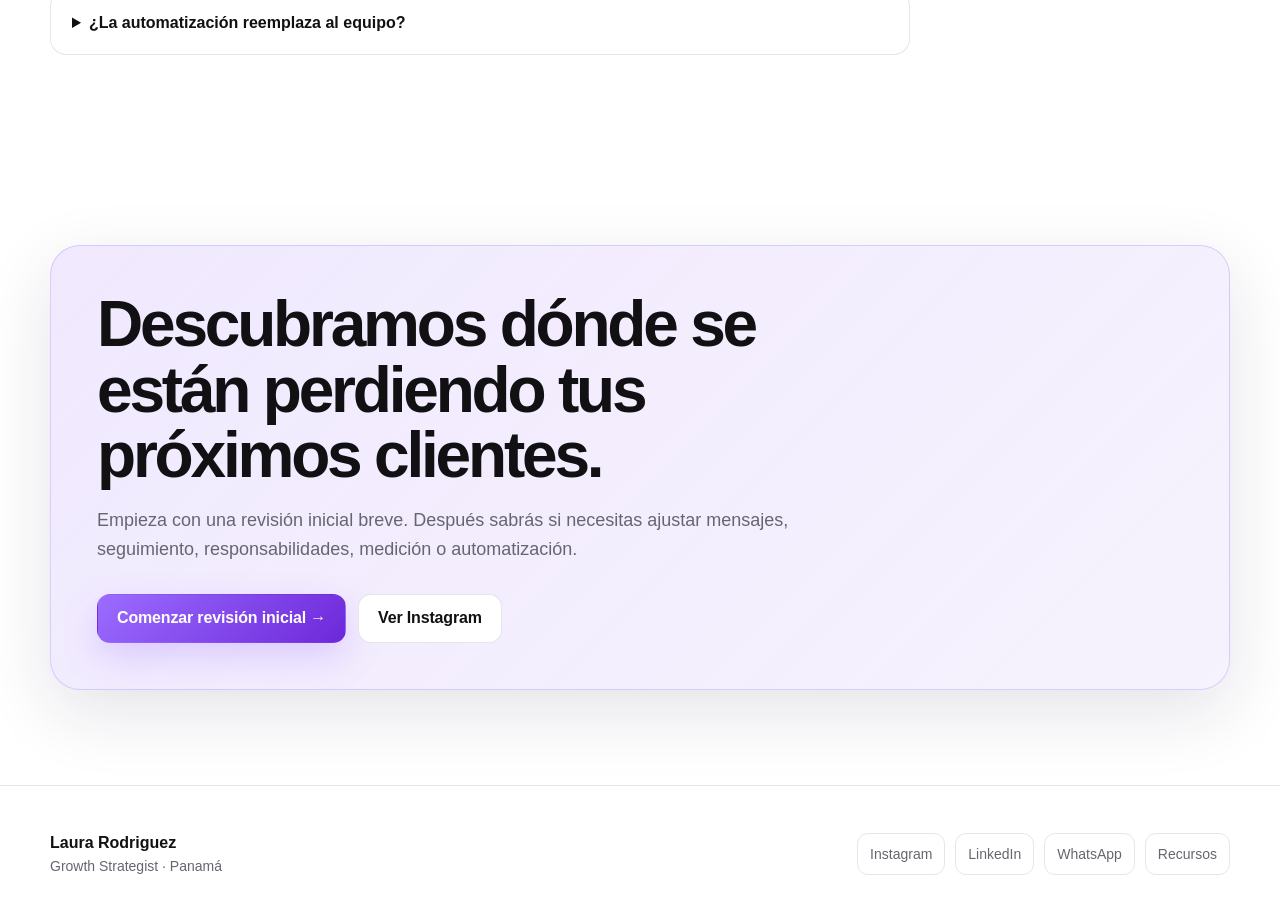
==== commit 78808b45: "Add files via upload" ====
--- a/index.html
+++ b/index.html
@@ -1,509 +1,99 @@
 <!doctype html>
-<html lang="es" data-theme="light">
+<html lang="es" data-theme="dark">
 <head>
   <meta charset="utf-8">
-  <meta name="viewport" content="width=device-width, initial-scale=1, viewport-fit=cover">
-  <title>Laura Rodriguez | Estrategia, IA y automatización para crecer</title>
-  <meta name="description" content="Ayudo a empresas de servicios a responder mejor, dar seguimiento y convertir más consultas en clientes usando estrategia, IA y automatización.">
+  <meta name="viewport" content="width=device-width,initial-scale=1,viewport-fit=cover">
+  <title>Laura Rodriguez | Seguimiento de leads, IA y automatización en Panamá</title>
+  <meta name="description" content="Consultoría para empresas de servicios en Panamá: mejora la respuesta, el seguimiento y la conversión de consultas con estrategia, inteligencia artificial y automatización.">
   <meta name="author" content="Laura Rodriguez">
-  <meta name="robots" content="index, follow">
-  <meta name="theme-color" content="#ffffff" media="(prefers-color-scheme: light)">
-  <meta name="theme-color" content="#09090b" media="(prefers-color-scheme: dark)">
+  <meta name="robots" content="index,follow,max-image-preview:large">
   <link rel="canonical" href="https://laurarodriguez-growth.github.io/">
-  <meta property="og:type" content="website">
-  <meta property="og:locale" content="es_PA">
-  <meta property="og:title" content="Laura Rodriguez | Growth Strategist">
-  <meta property="og:description" content="Convierte más conversaciones en clientes con estrategia, IA y automatización.">
+  <link rel="stylesheet" href="styles.css">
+  <meta property="og:type" content="website"><meta property="og:locale" content="es_PA">
+  <meta property="og:title" content="Laura Rodriguez | Growth Strategist en Panamá">
+  <meta property="og:description" content="Convierte más consultas en clientes con una operación más rápida, organizada y medible.">
   <meta property="og:url" content="https://laurarodriguez-growth.github.io/">
   <meta property="og:image" content="https://laurarodriguez-growth.github.io/og-image.jpg">
-  <meta property="og:image:width" content="1200">
-  <meta property="og:image:height" content="630">
   <meta name="twitter:card" content="summary_large_image">
-  <meta name="twitter:title" content="Laura Rodriguez | Growth Strategist">
-  <meta name="twitter:description" content="Estrategia, IA y automatización para convertir más consultas en clientes.">
-  <meta name="twitter:image" content="https://laurarodriguez-growth.github.io/og-image.jpg">
-  <link rel="icon" href="data:image/svg+xml,%3Csvg xmlns='http://www.w3.org/2000/svg' viewBox='0 0 64 64'%3E%3Crect width='64' height='64' rx='16' fill='%237c3aed'/%3E%3Cpath d='M18 17h8v23c0 5 2 7 7 7 3 0 5-1 7-3l5 6c-3 4-8 6-14 6-9 0-13-5-13-15V17zm17 0h11c10 0 16 5 16 14 0 6-3 10-8 12l10 13H52L43 44h0v12h-8V17zm8 7v13h3c5 0 8-2 8-7 0-4-3-6-8-6h-3z' fill='white' transform='scale(.75) translate(4 4)'/%3E%3C/svg%3E">
+  <meta name="theme-color" content="#09090b">
   <script type="application/ld+json">
   {
-    "@context": "https://schema.org",
-    "@type": "Person",
-    "name": "Laura Rodriguez",
-    "jobTitle": "Growth Strategist",
-    "url": "https://laurarodriguez-growth.github.io/",
-    "image": "https://laurarodriguez-growth.github.io/laura-rodriguez-profile.jpg",
-    "sameAs": ["https://www.linkedin.com/in/laurarodriguez20/"],
-    "knowsAbout": ["Estrategia de crecimiento", "Inteligencia artificial", "Automatización", "Marketing", "Procesos comerciales"],
-    "address": {"@type": "PostalAddress", "addressCountry": "PA"}
+    "@context":"https://schema.org",
+    "@graph":[
+      {"@type":"WebSite","@id":"https://laurarodriguez-growth.github.io/#website","url":"https://laurarodriguez-growth.github.io/","name":"Laura Rodriguez | Growth by Laura","inLanguage":"es-PA"},
+      {"@type":"Person","@id":"https://laurarodriguez-growth.github.io/#laura","name":"Laura Rodriguez","jobTitle":"Growth Strategist","url":"https://laurarodriguez-growth.github.io/","image":"https://laurarodriguez-growth.github.io/laura-rodriguez-profile.jpg","sameAs":["https://www.linkedin.com/in/laurarodriguez20/","https://www.instagram.com/growthbylaura/"],"knowsAbout":["Estrategia de crecimiento","Seguimiento de leads","Inteligencia artificial","Automatización","Procesos comerciales"],"address":{"@type":"PostalAddress","addressCountry":"PA"}},
+      {"@type":"ProfessionalService","@id":"https://laurarodriguez-growth.github.io/#service","name":"Growth by Laura","url":"https://laurarodriguez-growth.github.io/","founder":{"@id":"https://laurarodriguez-growth.github.io/#laura"},"areaServed":["Panamá","LATAM"],"serviceType":["Diagnóstico de conversión","Seguimiento de leads","Automatización comercial","Optimización de procesos"]}
+    ]
   }
   </script>
-  <style>
-    :root {
-      color-scheme: light;
-      --bg: #ffffff;
-      --bg-soft: #f7f7f9;
-      --surface: rgba(255,255,255,.72);
-      --surface-solid: #ffffff;
-      --text: #111114;
-      --muted: #666671;
-      --muted-2: #8b8b96;
-      --line: rgba(17,17,20,.10);
-      --line-strong: rgba(17,17,20,.17);
-      --accent: #7c3aed;
-      --accent-2: #a78bfa;
-      --accent-soft: rgba(124,58,237,.10);
-      --accent-glow: rgba(124,58,237,.22);
-      --shadow: 0 24px 70px rgba(30,20,60,.12);
-      --shadow-soft: 0 14px 40px rgba(20,15,40,.08);
-      --max: 1180px;
-      --radius-lg: 32px;
-      --radius-md: 22px;
-      --radius-sm: 14px;
-    }
-    html[data-theme="dark"] {
-      color-scheme: dark;
-      --bg: #09090b;
-      --bg-soft: #111114;
-      --surface: rgba(16,16,20,.72);
-      --surface-solid: #111114;
-      --text: #f7f7fa;
-      --muted: #a5a5b0;
-      --muted-2: #73737e;
-      --line: rgba(255,255,255,.10);
-      --line-strong: rgba(255,255,255,.17);
-      --accent: #9b6cff;
-      --accent-2: #c4b5fd;
-      --accent-soft: rgba(155,108,255,.13);
-      --accent-glow: rgba(155,108,255,.25);
-      --shadow: 0 30px 90px rgba(0,0,0,.45);
-      --shadow-soft: 0 18px 50px rgba(0,0,0,.30);
-    }
-    * { box-sizing: border-box; }
-    html { scroll-behavior: smooth; }
-    body {
-      margin: 0;
-      min-width: 320px;
-      background:
-        radial-gradient(900px 520px at 85% -5%, var(--accent-soft), transparent 70%),
-        radial-gradient(700px 500px at -10% 30%, rgba(167,139,250,.08), transparent 75%),
-        var(--bg);
-      color: var(--text);
-      font-family: Inter, ui-sans-serif, -apple-system, BlinkMacSystemFont, "Segoe UI", sans-serif;
-      font-size: 16px;
-      line-height: 1.6;
-      -webkit-font-smoothing: antialiased;
-      text-rendering: optimizeLegibility;
-      overflow-x: hidden;
-    }
-    a { color: inherit; text-decoration: none; }
-    button, a { -webkit-tap-highlight-color: transparent; }
-    img { max-width: 100%; display: block; }
-    .skip-link { position: fixed; left: 16px; top: -100px; z-index: 1000; padding: 10px 14px; background: var(--text); color: var(--bg); border-radius: 10px; }
-    .skip-link:focus { top: 16px; }
-    .shell { width: min(calc(100% - 40px), var(--max)); margin: 0 auto; }
-    .nav-wrap { position: sticky; top: 0; z-index: 100; padding: 14px 0; }
-    .nav {
-      display: flex; align-items: center; justify-content: space-between; gap: 20px;
-      padding: 12px 14px 12px 18px;
-      border: 1px solid var(--line);
-      border-radius: 18px;
-      background: color-mix(in srgb, var(--surface-solid) 72%, transparent);
-      backdrop-filter: blur(18px) saturate(160%);
-      -webkit-backdrop-filter: blur(18px) saturate(160%);
-      box-shadow: 0 8px 30px rgba(20,15,40,.05);
-    }
-    .brand { display: inline-flex; align-items: center; gap: 10px; font-weight: 760; letter-spacing: -.02em; white-space: nowrap; }
-    .brand-mark { width: 34px; height: 34px; display: grid; place-items: center; border-radius: 11px; color: white; background: linear-gradient(145deg, var(--accent), #5b21b6); box-shadow: 0 8px 18px var(--accent-glow); font-size: 13px; font-weight: 850; }
-    .nav-links { display: flex; align-items: center; gap: 6px; }
-    .nav-links a { padding: 9px 11px; color: var(--muted); font-size: 14px; font-weight: 600; border-radius: 10px; transition: .2s ease; }
-    .nav-links a:hover { color: var(--text); background: var(--bg-soft); }
-    .nav-actions { display: flex; align-items: center; gap: 8px; }
-    .icon-btn { width: 40px; height: 40px; display: grid; place-items: center; border: 1px solid var(--line); background: transparent; color: var(--text); border-radius: 12px; cursor: pointer; transition: .2s ease; }
-    .icon-btn:hover { border-color: var(--line-strong); background: var(--bg-soft); transform: translateY(-1px); }
-    .btn { display: inline-flex; justify-content: center; align-items: center; gap: 9px; min-height: 48px; padding: 0 19px; border-radius: 13px; font-weight: 750; letter-spacing: -.01em; border: 1px solid transparent; transition: transform .22s ease, box-shadow .22s ease, background .22s ease, border-color .22s ease; }
-    .btn:hover { transform: translateY(-2px); }
-    .btn-primary { color: white; background: linear-gradient(135deg, var(--accent), #6d28d9); box-shadow: 0 13px 30px var(--accent-glow); }
-    .btn-primary:hover { box-shadow: 0 17px 38px var(--accent-glow); }
-    .btn-secondary { color: var(--text); background: var(--surface-solid); border-color: var(--line); box-shadow: 0 6px 18px rgba(20,15,40,.05); }
-    .btn-secondary:hover { border-color: var(--line-strong); }
-    .btn-sm { min-height: 40px; padding: 0 14px; border-radius: 11px; font-size: 14px; }
-    .hero { min-height: calc(100svh - 90px); display: grid; grid-template-columns: 1.06fr .94fr; align-items: center; gap: clamp(42px, 7vw, 92px); padding: clamp(70px, 9vw, 120px) 0 90px; }
-    .eyebrow { display: inline-flex; align-items: center; gap: 9px; padding: 7px 11px 7px 8px; border: 1px solid var(--line); border-radius: 999px; color: var(--muted); background: var(--surface); backdrop-filter: blur(10px); font-size: 13px; font-weight: 700; margin-bottom: 24px; }
-    .eyebrow-dot { width: 22px; height: 22px; border-radius: 999px; display: grid; place-items: center; color: white; background: var(--accent); font-size: 10px; box-shadow: 0 0 0 5px var(--accent-soft); }
-    h1, h2, h3, p { margin-top: 0; }
-    h1 { max-width: 740px; margin-bottom: 24px; font-size: clamp(49px, 6.3vw, 82px); line-height: .98; letter-spacing: -.065em; font-weight: 790; }
-    .gradient-text { background: linear-gradient(125deg, var(--accent), #c084fc 70%, #7c3aed); -webkit-background-clip: text; background-clip: text; color: transparent; }
-    .hero-copy > p { max-width: 650px; margin-bottom: 32px; color: var(--muted); font-size: clamp(18px, 2vw, 21px); line-height: 1.58; letter-spacing: -.015em; }
-    .hero-actions { display: flex; flex-wrap: wrap; gap: 12px; }
-    .hero-note { display: flex; align-items: center; gap: 10px; margin-top: 24px; color: var(--muted-2); font-size: 13px; }
-    .hero-note span:first-child { width: 7px; height: 7px; border-radius: 999px; background: #22c55e; box-shadow: 0 0 0 5px rgba(34,197,94,.11); }
-    .portrait-stage { position: relative; isolation: isolate; }
-    .portrait-stage::before { content: ""; position: absolute; inset: 6% -10% -7% 8%; z-index: -2; border-radius: 48% 52% 44% 56%; background: linear-gradient(145deg, var(--accent-soft), transparent 60%); filter: blur(5px); }
-    .portrait-card { position: relative; overflow: hidden; aspect-ratio: 4 / 5; border-radius: 36px; border: 1px solid rgba(255,255,255,.22); background: var(--bg-soft); box-shadow: var(--shadow); }
-    .portrait-card::after { content: ""; position: absolute; inset: 0; background: linear-gradient(to top, rgba(7,5,13,.40), transparent 44%); pointer-events: none; }
-    .portrait-card img { width: 100%; height: 100%; object-fit: cover; object-position: 50% 42%; transform: scale(1.015); }
-    .portrait-caption { position: absolute; z-index: 2; left: 22px; right: 22px; bottom: 20px; display: flex; align-items: end; justify-content: space-between; gap: 20px; color: white; }
-    .portrait-caption strong { display: block; font-size: 19px; letter-spacing: -.02em; }
-    .portrait-caption span { color: rgba(255,255,255,.75); font-size: 13px; }
-    .caption-badge { width: 42px; height: 42px; display: grid; place-items: center; border-radius: 13px; background: rgba(255,255,255,.14); border: 1px solid rgba(255,255,255,.22); backdrop-filter: blur(10px); }
-    .float-card { position: absolute; z-index: 5; min-width: 178px; padding: 14px 16px; border: 1px solid var(--line); border-radius: 16px; background: var(--surface); backdrop-filter: blur(18px) saturate(150%); box-shadow: var(--shadow-soft); }
-    .float-card strong { display: block; font-size: 14px; letter-spacing: -.01em; }
-    .float-card small { color: var(--muted); font-size: 12px; }
-    .float-card.top { top: 11%; left: -12%; animation: float 5.5s ease-in-out infinite; }
-    .float-card.bottom { right: -11%; bottom: 14%; animation: float 6.5s ease-in-out infinite reverse; }
-    .mini-flow { display: flex; align-items: center; gap: 7px; margin-top: 10px; }
-    .mini-dot { width: 8px; height: 8px; border-radius: 999px; background: var(--accent); box-shadow: 0 0 0 4px var(--accent-soft); }
-    .mini-line { height: 1px; flex: 1; background: linear-gradient(to right, var(--accent), var(--line)); }
-    @keyframes float { 0%,100% { transform: translateY(0) rotate(-.4deg); } 50% { transform: translateY(-9px) rotate(.4deg); } }
-    .signal-bar { display: grid; grid-template-columns: repeat(5,1fr); gap: 1px; overflow: hidden; margin: 4px auto 0; border: 1px solid var(--line); border-radius: 18px; background: var(--line); }
-    .signal-item { padding: 20px 12px; text-align: center; color: var(--muted); background: var(--surface-solid); font-size: 13px; font-weight: 700; letter-spacing: .02em; }
-    section { padding: 112px 0; }
-    .section-head { max-width: 760px; margin-bottom: 52px; }
-    .kicker { display: block; margin-bottom: 13px; color: var(--accent); font-size: 13px; font-weight: 800; letter-spacing: .11em; text-transform: uppercase; }
-    h2 { margin-bottom: 20px; font-size: clamp(38px, 5vw, 62px); line-height: 1.03; letter-spacing: -.052em; font-weight: 760; }
-    .section-head p, .lead { color: var(--muted); font-size: 19px; line-height: 1.7; }
-    .problem-section { position: relative; }
-    .problem-grid { display: grid; grid-template-columns: .88fr 1.12fr; gap: 22px; }
-    .insight-card { min-height: 100%; padding: clamp(28px, 4vw, 48px); border: 1px solid var(--line); border-radius: var(--radius-lg); background: var(--surface-solid); box-shadow: var(--shadow-soft); }
-    .insight-card.dark { color: white; background: #111116; border-color: rgba(255,255,255,.08); }
-    .insight-card.dark p { color: rgba(255,255,255,.64); }
-    .quote-mark { display: inline-grid; place-items: center; width: 48px; height: 48px; margin-bottom: 40px; border-radius: 15px; color: white; background: var(--accent); font-size: 24px; font-weight: 850; }
-    .insight-card h3 { margin-bottom: 18px; font-size: clamp(28px, 3vw, 40px); line-height: 1.08; letter-spacing: -.04em; }
-    .insight-card p { margin-bottom: 0; color: var(--muted); }
-    .flow-card { position: relative; overflow: hidden; padding: clamp(28px, 4vw, 48px); border: 1px solid var(--line); border-radius: var(--radius-lg); background: linear-gradient(150deg, var(--surface-solid), var(--bg-soft)); }
-    .flow-card::before { content: ""; position: absolute; width: 360px; height: 360px; right: -180px; top: -190px; border-radius: 999px; background: var(--accent-soft); filter: blur(2px); }
-    .flow-title { margin-bottom: 28px; font-size: 14px; font-weight: 800; letter-spacing: .08em; color: var(--muted); text-transform: uppercase; }
-    .journey { position: relative; display: grid; gap: 14px; }
-    .journey::before { content: ""; position: absolute; left: 19px; top: 30px; bottom: 30px; width: 1px; background: linear-gradient(var(--accent), var(--line)); }
-    .journey-row { position: relative; display: grid; grid-template-columns: 40px 1fr auto; align-items: center; gap: 14px; padding: 15px 16px 15px 0; border-bottom: 1px solid var(--line); }
-    .journey-row:last-child { border-bottom: 0; }
-    .journey-index { position: relative; z-index: 2; width: 40px; height: 40px; display: grid; place-items: center; border-radius: 13px; background: var(--surface-solid); border: 1px solid var(--line); color: var(--accent); font-size: 12px; font-weight: 850; box-shadow: 0 4px 14px rgba(0,0,0,.05); }
-    .journey-row strong { display: block; font-size: 15px; }
-    .journey-row span { color: var(--muted); font-size: 13px; }
-    .risk { padding: 6px 9px; border-radius: 999px; color: #b42318; background: rgba(244,63,94,.09); font-size: 11px; font-weight: 750; white-space: nowrap; }
-    html[data-theme="dark"] .risk { color: #fda4af; }
-    .outcomes { background: var(--bg-soft); border-top: 1px solid var(--line); border-bottom: 1px solid var(--line); }
-    .outcome-grid { display: grid; grid-template-columns: repeat(3,1fr); gap: 18px; }
-    .outcome-card { position: relative; overflow: hidden; min-height: 260px; padding: 30px; border: 1px solid var(--line); border-radius: var(--radius-md); background: var(--surface-solid); transition: transform .25s ease, box-shadow .25s ease, border-color .25s ease; }
-    .outcome-card:hover { transform: translateY(-5px); border-color: var(--line-strong); box-shadow: var(--shadow-soft); }
-    .outcome-icon { width: 48px; height: 48px; display: grid; place-items: center; margin-bottom: 48px; border-radius: 15px; color: var(--accent); background: var(--accent-soft); }
-    .outcome-card h3 { margin-bottom: 11px; font-size: 22px; letter-spacing: -.025em; }
-    .outcome-card p { margin-bottom: 0; color: var(--muted); font-size: 15px; }
-    .method-grid { display: grid; grid-template-columns: .72fr 1.28fr; gap: 60px; align-items: start; }
-    .method-sticky { position: sticky; top: 118px; }
-    .method-list { border-top: 1px solid var(--line); }
-    .method-step { display: grid; grid-template-columns: 62px 1fr; gap: 20px; padding: 30px 0; border-bottom: 1px solid var(--line); }
-    .step-number { color: var(--accent); font-size: 13px; font-weight: 850; letter-spacing: .08em; }
-    .method-step h3 { margin-bottom: 8px; font-size: 23px; letter-spacing: -.025em; }
-    .method-step p { margin-bottom: 0; color: var(--muted); }
-    .about-panel { position: relative; overflow: hidden; display: grid; grid-template-columns: .82fr 1.18fr; gap: 0; border: 1px solid var(--line); border-radius: 40px; background: var(--surface-solid); box-shadow: var(--shadow-soft); }
-    .about-photo { min-height: 620px; }
-    .about-photo img { width: 100%; height: 100%; object-fit: cover; object-position: 50% 38%; }
-    .about-copy { display: flex; flex-direction: column; justify-content: center; padding: clamp(38px, 6vw, 78px); }
-    .about-copy h2 { font-size: clamp(38px, 4.7vw, 58px); }
-    .about-copy p { color: var(--muted); font-size: 18px; }
-    .expertise { display: flex; flex-wrap: wrap; gap: 9px; margin: 20px 0 30px; }
-    .chip { padding: 8px 11px; border: 1px solid var(--line); border-radius: 999px; color: var(--muted); background: var(--bg-soft); font-size: 13px; font-weight: 650; }
-    .text-link { display: inline-flex; align-items: center; gap: 8px; width: fit-content; color: var(--text); font-weight: 750; }
-    .text-link span { transition: transform .2s ease; }
-    .text-link:hover span { transform: translateX(4px); }
-    .cta-section { padding-top: 30px; }
-    .cta-card { position: relative; overflow: hidden; padding: clamp(44px, 7vw, 86px); border-radius: 40px; color: white; background: #111116; box-shadow: var(--shadow); }
-    .cta-card::before, .cta-card::after { content: ""; position: absolute; border-radius: 999px; filter: blur(10px); pointer-events: none; }
-    .cta-card::before { width: 560px; height: 560px; top: -370px; right: -120px; background: rgba(124,58,237,.55); }
-    .cta-card::after { width: 380px; height: 380px; bottom: -300px; left: 15%; background: rgba(167,139,250,.22); }
-    .cta-content { position: relative; z-index: 2; max-width: 790px; }
-    .cta-card h2 { max-width: 760px; margin-bottom: 22px; font-size: clamp(42px, 5.8vw, 72px); }
-    .cta-card p { max-width: 650px; margin-bottom: 32px; color: rgba(255,255,255,.66); font-size: 19px; }
-    .cta-card .btn-primary { background: white; color: #17121f; box-shadow: 0 16px 40px rgba(0,0,0,.25); }
-    footer { padding: 70px 0 32px; }
-    .footer-main { display: flex; justify-content: space-between; align-items: end; gap: 40px; padding-bottom: 38px; border-bottom: 1px solid var(--line); }
-    .footer-name { font-size: 24px; font-weight: 780; letter-spacing: -.03em; }
-    .footer-role { color: var(--muted); font-size: 14px; }
-    .footer-links { display: flex; gap: 18px; color: var(--muted); font-size: 14px; font-weight: 650; }
-    .footer-links a:hover { color: var(--text); }
-    .footer-bottom { display: flex; justify-content: space-between; gap: 20px; padding-top: 24px; color: var(--muted-2); font-size: 12px; }
-    .reveal { opacity: 0; transform: translateY(24px); transition: opacity .65s ease, transform .65s cubic-bezier(.2,.7,.2,1); }
-    .reveal.is-visible { opacity: 1; transform: none; }
-    @media (max-width: 980px) {
-      .nav-links { display: none; }
-      .hero { grid-template-columns: 1fr; min-height: auto; padding-top: 74px; }
-      .hero-copy { max-width: 760px; }
-      .portrait-stage { width: min(78vw, 620px); margin: 0 auto; }
-      .problem-grid, .method-grid, .about-panel { grid-template-columns: 1fr; }
-      .method-sticky { position: static; }
-      .outcome-grid { grid-template-columns: repeat(2,1fr); }
-      .about-photo { min-height: 560px; max-height: 720px; }
-    }
-    @media (max-width: 680px) {
-      .shell { width: min(calc(100% - 28px), var(--max)); }
-      .nav-wrap { padding-top: 9px; }
-      .nav { padding: 9px 9px 9px 12px; border-radius: 15px; }
-      .brand span:last-child { display: none; }
-      .nav-actions .btn { padding: 0 12px; }
-      .nav-actions .btn .btn-label { display: none; }
-      .hero { gap: 54px; padding: 66px 0 66px; }
-      h1 { font-size: clamp(46px, 14vw, 64px); }
-      .hero-copy > p { font-size: 18px; }
-      .hero-actions { flex-direction: column; }
-      .hero-actions .btn { width: 100%; }
-      .portrait-stage { width: 100%; }
-      .portrait-card { border-radius: 28px; }
-      .float-card { min-width: 150px; padding: 12px; }
-      .float-card.top { top: 8%; left: -2%; }
-      .float-card.bottom { right: -2%; bottom: 15%; }
-      .signal-bar { grid-template-columns: 1fr 1fr; }
-      .signal-item:last-child { grid-column: 1 / -1; }
-      section { padding: 82px 0; }
-      .section-head { margin-bottom: 36px; }
-      .section-head p, .lead { font-size: 17px; }
-      .problem-grid { gap: 14px; }
-      .insight-card, .flow-card { border-radius: 25px; }
-      .journey-row { grid-template-columns: 40px 1fr; }
-      .risk { grid-column: 2; width: fit-content; }
-      .outcome-grid { grid-template-columns: 1fr; }
-      .outcome-card { min-height: auto; }
-      .outcome-icon { margin-bottom: 34px; }
-      .method-step { grid-template-columns: 42px 1fr; }
-      .about-panel, .cta-card { border-radius: 28px; }
-      .about-photo { min-height: 430px; }
-      .about-copy { padding: 34px 25px 40px; }
-      .footer-main, .footer-bottom { align-items: start; flex-direction: column; }
-      .footer-links { flex-wrap: wrap; }
-    }
-    @media (prefers-reduced-motion: reduce) {
-      html { scroll-behavior: auto; }
-      *, *::before, *::after { animation-duration: .01ms !important; animation-iteration-count: 1 !important; transition-duration: .01ms !important; }
-      .reveal { opacity: 1; transform: none; }
-    }
-  </style>
 </head>
 <body>
-  <a class="skip-link" href="#contenido">Saltar al contenido</a>
-  <div class="nav-wrap shell">
-    <nav class="nav" aria-label="Navegación principal">
-      <a class="brand" href="#inicio" aria-label="Laura Rodriguez, inicio">
-        <span class="brand-mark">LR</span>
-        <span>Laura Rodriguez</span>
-      </a>
-      <div class="nav-links">
-        <a href="#problema">El problema</a>
-        <a href="#resultados">Resultados</a>
-        <a href="#metodo">Cómo trabajo</a>
-        <a href="#sobre-mi">Sobre mí</a>
-      </div>
-      <div class="nav-actions">
-        <button class="icon-btn" id="themeToggle" type="button" aria-label="Cambiar modo de color" title="Cambiar modo de color">
-          <svg id="themeIcon" width="18" height="18" viewBox="0 0 24 24" fill="none" aria-hidden="true"><path d="M12 3v2m0 14v2M3 12h2m14 0h2M5.64 5.64l1.42 1.42m9.88 9.88 1.42 1.42m0-12.72-1.42 1.42M7.06 16.94l-1.42 1.42M16 12a4 4 0 1 1-8 0 4 4 0 0 1 8 0Z" stroke="currentColor" stroke-width="1.8" stroke-linecap="round"/></svg>
-        </button>
-        <a class="btn btn-primary btn-sm" href="diagnostico.html" >
-          <span class="btn-label">Solicitar diagnóstico</span>
-          <svg width="16" height="16" viewBox="0 0 24 24" fill="none" aria-hidden="true"><path d="M5 12h14m-5-5 5 5-5 5" stroke="currentColor" stroke-width="2" stroke-linecap="round" stroke-linejoin="round"/></svg>
-        </a>
-      </div>
-    </nav>
+<a class="skip" href="#contenido">Ir al contenido</a>
+<header class="nav-wrap"><div class="shell nav">
+  <a class="brand" href="/"><span class="brand-mark">LR</span><span>Laura Rodriguez</span></a>
+  <nav class="nav-links" aria-label="Principal"><a href="#problema">El problema</a><a href="#resultados">Resultados</a><a href="#proceso">Cómo trabajo</a><a href="diagnostico-de-conversion/">Diagnóstico</a><a href="recursos/analisis-12-conversaciones-comerciales/">Recursos</a></nav>
+  <div class="nav-actions">
+    <a class="social-btn" href="https://www.instagram.com/growthbylaura/" target="_blank" rel="noopener" aria-label="Instagram de Growth by Laura">◎ <span>Instagram</span></a>
+    <button class="icon-btn" data-theme-toggle aria-label="Cambiar tema">◐</button>
+    <a class="btn btn-primary" href="diagnostico-de-conversion/">Revisar mi proceso</a>
   </div>
-
-  <main id="contenido">
-    <section class="hero shell" id="inicio">
-      <div class="hero-copy reveal">
-        <div class="eyebrow"><span class="eyebrow-dot">●</span> Growth Strategist en Panamá</div>
-        <h1>Tus consultas ya están llegando. <span class="gradient-text">El problema es lo que ocurre después.</span></h1>
-        <p>Ayudo a empresas de servicios a responder más rápido, dar mejor seguimiento y convertir más conversaciones en clientes mediante estrategia, inteligencia artificial y automatización.</p>
-        <div class="hero-actions">
-          <a class="btn btn-primary" href="diagnostico.html" >
-            Solicitar diagnóstico gratuito
-            <svg width="18" height="18" viewBox="0 0 24 24" fill="none" aria-hidden="true"><path d="M5 12h14m-5-5 5 5-5 5" stroke="currentColor" stroke-width="2" stroke-linecap="round" stroke-linejoin="round"/></svg>
-          </a>
-          <a class="btn btn-secondary" href="#metodo">Ver cómo trabajo</a>
-        </div>
-        <div class="hero-note"><span></span><span>Formulario de 3 minutos. Sin costo y sin compromiso.</span></div>
-      </div>
-
-      <div class="portrait-stage reveal" aria-label="Retrato profesional de Laura Rodriguez">
-        <div class="float-card top">
-          <strong>De consultas a clientes</strong>
-          <small>Un proceso claro y medible</small>
-          <div class="mini-flow"><span class="mini-dot"></span><span class="mini-line"></span><span class="mini-dot"></span><span class="mini-line"></span><span class="mini-dot"></span></div>
-        </div>
-        <div class="portrait-card">
-          <picture>
-            <source srcset="laura-rodriguez-profile.webp" type="image/webp">
-            <img src="laura-rodriguez-profile.jpg" width="960" height="1200" alt="Laura Rodriguez, estratega de crecimiento, inteligencia artificial y automatización" fetchpriority="high">
-          </picture>
-          <div class="portrait-caption">
-            <div><strong>Laura Rodriguez</strong><span>Estrategia · IA · Automatización</span></div>
-            <div class="caption-badge" aria-hidden="true"><svg width="20" height="20" viewBox="0 0 24 24" fill="none"><path d="M12 3v18M3 12h18" stroke="currentColor" stroke-width="1.8" stroke-linecap="round"/></svg></div>
-          </div>
-        </div>
-        <div class="float-card bottom">
-          <strong>Sistemas que venden</strong>
-          <small>Sin complicar tu operación</small>
-        </div>
-      </div>
-    </section>
-
-    <div class="signal-bar shell reveal" aria-label="Canales y capacidades">
-      <div class="signal-item">INSTAGRAM</div>
-      <div class="signal-item">WHATSAPP</div>
-      <div class="signal-item">PÁGINA WEB</div>
-      <div class="signal-item">SEGUIMIENTO</div>
-      <div class="signal-item">AUTOMATIZACIÓN</div>
-    </div>
-
-    <section class="problem-section shell" id="problema">
-      <div class="section-head reveal">
-        <span class="kicker">El verdadero problema</span>
-        <h2>Más marketing no corrige un sistema que deja escapar oportunidades.</h2>
-        <p>Muchas empresas reciben consultas todos los días. Sin embargo, una respuesta tardía, un seguimiento inconsistente o un proceso desordenado puede convertir una oportunidad real en una venta perdida.</p>
-      </div>
-      <div class="problem-grid">
-        <article class="insight-card dark reveal">
-          <div class="quote-mark">“</div>
-          <h3>No siempre necesitas más consultas.</h3>
-          <p>Primero necesitas aprovechar mejor las que ya llegan. Allí suele estar el crecimiento más rápido, rentable y sostenible.</p>
-        </article>
-        <article class="flow-card reveal">
-          <div class="flow-title">Dónde se pierde una venta</div>
-          <div class="journey">
-            <div class="journey-row"><div class="journey-index">01</div><div><strong>Llega una consulta</strong><span>Instagram, WhatsApp o página web</span></div><span class="risk">Sin registro</span></div>
-            <div class="journey-row"><div class="journey-index">02</div><div><strong>El cliente espera</strong><span>La respuesta depende de quién esté disponible</span></div><span class="risk">Respuesta tardía</span></div>
-            <div class="journey-row"><div class="journey-index">03</div><div><strong>Recibe información</strong><span>Pero nadie define el siguiente paso</span></div><span class="risk">Sin dirección</span></div>
-            <div class="journey-row"><div class="journey-index">04</div><div><strong>No compra todavía</strong><span>La oportunidad queda olvidada</span></div><span class="risk">Sin seguimiento</span></div>
-            <div class="journey-row"><div class="journey-index">05</div><div><strong>Elige otra empresa</strong><span>Ganó quien respondió y acompañó mejor</span></div><span class="risk">Venta perdida</span></div>
-          </div>
-        </article>
-      </div>
-    </section>
-
-    <section class="outcomes" id="resultados">
-      <div class="shell">
-        <div class="section-head reveal">
-          <span class="kicker">Lo que cambia</span>
-          <h2>Un mejor sistema convierte la atención en crecimiento.</h2>
-          <p>No se trata de agregar herramientas por agregar. Se trata de diseñar una experiencia más rápida para el cliente y una operación más clara para tu equipo.</p>
-        </div>
-        <div class="outcome-grid">
-          <article class="outcome-card reveal">
-            <div class="outcome-icon"><svg width="23" height="23" viewBox="0 0 24 24" fill="none" aria-hidden="true"><path d="M4 12a8 8 0 1 0 8-8M4 4v5h5M12 8v4l3 2" stroke="currentColor" stroke-width="1.8" stroke-linecap="round" stroke-linejoin="round"/></svg></div>
-            <h3>Responde más rápido</h3><p>Reduce el tiempo entre la consulta y la primera respuesta, incluso cuando tu equipo está ocupado.</p>
-          </article>
-          <article class="outcome-card reveal">
-            <div class="outcome-icon"><svg width="23" height="23" viewBox="0 0 24 24" fill="none" aria-hidden="true"><path d="M7 4h10a2 2 0 0 1 2 2v12H5V6a2 2 0 0 1 2-2Zm2 4h6m-6 4h6m-6 4h3" stroke="currentColor" stroke-width="1.8" stroke-linecap="round" stroke-linejoin="round"/></svg></div>
-            <h3>Organiza cada oportunidad</h3><p>Centraliza conversaciones, próximos pasos y responsables para que ninguna consulta quede olvidada.</p>
-          </article>
-          <article class="outcome-card reveal">
-            <div class="outcome-icon"><svg width="23" height="23" viewBox="0 0 24 24" fill="none" aria-hidden="true"><path d="m5 15 4-4 3 3 7-8M14 6h5v5" stroke="currentColor" stroke-width="1.8" stroke-linecap="round" stroke-linejoin="round"/></svg></div>
-            <h3>Convierte más</h3><p>Implementa seguimiento oportuno y mensajes que ayudan al cliente a avanzar hacia una cita o compra.</p>
-          </article>
-          <article class="outcome-card reveal">
-            <div class="outcome-icon"><svg width="23" height="23" viewBox="0 0 24 24" fill="none" aria-hidden="true"><path d="M8 12h8m-4-4v8M4 6h16v12H4V6Z" stroke="currentColor" stroke-width="1.8" stroke-linecap="round" stroke-linejoin="round"/></svg></div>
-            <h3>Recupera oportunidades</h3><p>Vuelve a contactar a quienes mostraron interés, pero no compraron en su primera conversación.</p>
-          </article>
-          <article class="outcome-card reveal">
-            <div class="outcome-icon"><svg width="23" height="23" viewBox="0 0 24 24" fill="none" aria-hidden="true"><path d="M12 3v4m0 10v4M3 12h4m10 0h4M6.3 6.3l2.8 2.8m5.8 5.8 2.8 2.8m0-11.4-2.8 2.8m-5.8 5.8-2.8 2.8" stroke="currentColor" stroke-width="1.8" stroke-linecap="round"/></svg></div>
-            <h3>Automatiza lo repetitivo</h3><p>Libera tiempo del equipo sin perder el toque humano en los momentos que realmente importan.</p>
-          </article>
-          <article class="outcome-card reveal">
-            <div class="outcome-icon"><svg width="23" height="23" viewBox="0 0 24 24" fill="none" aria-hidden="true"><path d="M5 19V9m7 10V5m7 14v-7" stroke="currentColor" stroke-width="1.8" stroke-linecap="round"/></svg></div>
-            <h3>Mide lo que funciona</h3><p>Obtén visibilidad sobre respuesta, seguimiento y conversión para tomar mejores decisiones.</p>
-          </article>
-        </div>
-      </div>
-    </section>
-
-    <section class="shell" id="metodo">
-      <div class="method-grid">
-        <div class="method-sticky reveal">
-          <span class="kicker">Cómo trabajaremos</span>
-          <h2>Primero entendemos. Luego simplificamos.</h2>
-          <p class="lead">Cada empresa tiene una operación distinta. Por eso, la solución comienza con tu proceso real, no con una herramienta de moda.</p>
-        </div>
-        <div class="method-list">
-          <article class="method-step reveal"><div class="step-number">01</div><div><h3>Diagnóstico</h3><p>Reviso cómo llegan las consultas, quién responde, qué información se registra y qué sucede después.</p></div></article>
-          <article class="method-step reveal"><div class="step-number">02</div><div><h3>Mapa de oportunidades</h3><p>Identifico los puntos donde se pierde tiempo, seguimiento, información o intención de compra.</p></div></article>
-          <article class="method-step reveal"><div class="step-number">03</div><div><h3>Diseño del sistema</h3><p>Defino un proceso simple con mensajes, responsables, automatizaciones y próximos pasos claros.</p></div></article>
-          <article class="method-step reveal"><div class="step-number">04</div><div><h3>Implementación y mejora</h3><p>Ponemos el sistema en marcha, medimos el comportamiento y refinamos lo necesario para que funcione en la práctica.</p></div></article>
-        </div>
-      </div>
-    </section>
-
-    <section class="shell" id="sobre-mi">
-      <div class="about-panel reveal">
-        <div class="about-photo">
-          <picture>
-            <source srcset="laura-rodriguez-profile.webp" type="image/webp">
-            <img src="laura-rodriguez-profile.jpg" width="960" height="1200" alt="Laura Rodriguez, consultora de estrategia, inteligencia artificial y automatización" loading="lazy">
-          </picture>
-        </div>
-        <div class="about-copy">
-          <span class="kicker">Sobre Laura</span>
-          <h2>La estrategia debe sentirse clara, no complicada.</h2>
-          <p>Trabajo en la intersección entre crecimiento, marketing, procesos comerciales e inteligencia artificial. Mi enfoque es convertir ideas y herramientas en sistemas concretos que el equipo realmente pueda usar.</p>
-          <p>No vendo tecnología por venderla. Analizo el negocio, encuentro la fricción y construyo una forma más inteligente de responder, acompañar y convertir oportunidades.</p>
-          <div class="expertise" aria-label="Áreas de experiencia">
-            <span class="chip">Estrategia de crecimiento</span><span class="chip">IA aplicada</span><span class="chip">Automatización</span><span class="chip">Marketing</span><span class="chip">Procesos comerciales</span><span class="chip">CRM y seguimiento</span>
-          </div>
-          <a class="text-link" href="https://www.linkedin.com/in/laurarodriguez20/" target="_blank" rel="noopener">Conocer mi experiencia en LinkedIn <span>→</span></a>
-        </div>
-      </div>
-    </section>
-
-    <section class="cta-section shell" id="contacto">
-      <div class="cta-card reveal">
-        <div class="cta-content">
-          <span class="kicker" style="color:#c4b5fd">Diagnóstico gratuito</span>
-          <h2>Descubramos dónde se están perdiendo tus próximos clientes.</h2>
-          <p>Cuéntame cómo recibe y atiende consultas tu empresa. Te ayudaré a identificar los puntos críticos y las primeras mejoras que pueden generar impacto.</p>
-          <a class="btn btn-primary" href="diagnostico.html" >
-            Comenzar diagnóstico gratuito
-            <svg width="18" height="18" viewBox="0 0 24 24" fill="none" aria-hidden="true"><path d="M5 12h14m-5-5 5 5-5 5" stroke="currentColor" stroke-width="2" stroke-linecap="round" stroke-linejoin="round"/></svg>
-          </a>
-        </div>
-      </div>
-    </section>
-  </main>
-
-  <footer class="shell">
-    <div class="footer-main">
-      <div><div class="footer-name">Laura Rodriguez</div><div class="footer-role">Growth Strategist · Panamá</div></div>
-      <div class="footer-links"><a href="#inicio">Inicio</a><a href="https://www.linkedin.com/in/laurarodriguez20/" target="_blank" rel="noopener">LinkedIn</a><a href="https://wa.me/50764294221" target="_blank" rel="noopener">WhatsApp</a></div>
-    </div>
-    <div class="footer-bottom"><span>© <span id="year"></span> Laura Rodriguez</span><span>Estrategia · IA · Automatización</span></div>
-  </footer>
-
-  <script>
-    (() => {
-      const root = document.documentElement;
-      const button = document.getElementById('themeToggle');
-      const icon = document.getElementById('themeIcon');
-      const saved = localStorage.getItem('lr-theme');
-      const preferredDark = window.matchMedia && window.matchMedia('(prefers-color-scheme: dark)').matches;
-      const initial = saved || (preferredDark ? 'dark' : 'light');
-      const setTheme = (theme) => {
-        root.dataset.theme = theme;
-        localStorage.setItem('lr-theme', theme);
-        icon.innerHTML = theme === 'dark'
-          ? '<path d="M20.2 15.3A8 8 0 0 1 8.7 3.8 8.4 8.4 0 1 0 20.2 15.3Z" stroke="currentColor" stroke-width="1.8" stroke-linecap="round" stroke-linejoin="round"/>'
-          : '<path d="M12 3v2m0 14v2M3 12h2m14 0h2M5.64 5.64l1.42 1.42m9.88 9.88 1.42 1.42m0-12.72-1.42 1.42M7.06 16.94l-1.42 1.42M16 12a4 4 0 1 1-8 0 4 4 0 0 1 8 0Z" stroke="currentColor" stroke-width="1.8" stroke-linecap="round"/>';
-      };
-      setTheme(initial);
-      button.addEventListener('click', () => setTheme(root.dataset.theme === 'dark' ? 'light' : 'dark'));
-      document.getElementById('year').textContent = new Date().getFullYear();
-      const reduced = window.matchMedia('(prefers-reduced-motion: reduce)').matches;
-      if (reduced || !('IntersectionObserver' in window)) {
-        document.querySelectorAll('.reveal').forEach(el => el.classList.add('is-visible'));
-      } else {
-        const observer = new IntersectionObserver((entries) => {
-          entries.forEach(entry => {
-            if (entry.isIntersecting) {
-              entry.target.classList.add('is-visible');
-              observer.unobserve(entry.target);
-            }
-          });
-        }, { threshold: .11, rootMargin: '0px 0px -35px' });
-        document.querySelectorAll('.reveal').forEach(el => observer.observe(el));
-      }
-    })();
-  </script>
-</body>
-</html>
+</div></header>
+<main id="contenido">
+<section class="shell hero">
+  <div>
+    <div class="eyebrow"><span class="dot"></span>Growth Strategist en Panamá</div>
+    <h1>Tus consultas ya están llegando. <span class="gradient">El problema es lo que ocurre después.</span></h1>
+    <p class="lead">Ayudo a empresas de servicios a responder más rápido, dar mejor seguimiento y convertir más conversaciones en clientes mediante estrategia, inteligencia artificial y automatización.</p>
+    <div class="actions"><a class="btn btn-primary" href="diagnostico-de-conversion/">Solicitar revisión inicial →</a><a class="btn btn-secondary" href="#proceso">Ver cómo trabajo</a></div>
+    <div class="note"><i></i>Revisión inicial de 3 minutos. Sin costo y sin compromiso.</div>
+  </div>
+  <div class="portrait"><img src="laura-rodriguez-profile.webp" alt="Laura Rodriguez, estratega de crecimiento, IA y automatización en Panamá" width="900" height="1125"><div class="portrait-label"><strong>Laura Rodriguez</strong><span>Estrategia · IA · Automatización</span></div></div>
+</section>
+<section id="problema"><div class="shell">
+  <div class="section-kicker">El verdadero problema</div><h2 class="section-title">Más marketing no corrige un sistema que deja escapar oportunidades.</h2><p class="section-intro">Una respuesta tardía, un seguimiento inconsistente o un proceso desordenado puede convertir una consulta real en una venta perdida.</p>
+  <div class="quote">“No siempre necesitas más consultas. Primero necesitas aprovechar mejor las que ya llegan.”</div>
+  <div style="height:34px"></div>
+  <div class="flow" aria-label="Dónde se pierde una venta">
+    <div class="flow-step"><b>01</b><strong>Llega una consulta</strong><span>Instagram, WhatsApp o web. Sin registro.</span></div>
+    <div class="flow-step"><b>02</b><strong>El cliente espera</strong><span>La respuesta depende de quién esté disponible.</span></div>
+    <div class="flow-step"><b>03</b><strong>Recibe información</strong><span>Pero nadie define el siguiente paso.</span></div>
+    <div class="flow-step"><b>04</b><strong>No compra todavía</strong><span>La oportunidad queda olvidada.</span></div>
+    <div class="flow-step"><b>05</b><strong>Elige otra empresa</strong><span>Ganó quien respondió y acompañó mejor.</span></div>
+  </div>
+</div></section>
+<section id="resultados"><div class="shell">
+  <div class="section-kicker">Lo que cambia</div><h2 class="section-title">Un mejor sistema convierte la atención en crecimiento.</h2><p class="section-intro">No se trata de agregar herramientas por agregar. Se trata de diseñar una experiencia más rápida para el cliente y una operación más clara para tu equipo.</p>
+  <div class="grid grid-3">
+    <article class="card"><div class="icon">⚡</div><h3>Responde más rápido</h3><p>Reduce el tiempo entre la consulta y la primera respuesta.</p></article>
+    <article class="card"><div class="icon">◎</div><h3>Organiza cada oportunidad</h3><p>Define responsables, próximos pasos y fechas de seguimiento.</p></article>
+    <article class="card"><div class="icon">↗</div><h3>Convierte más</h3><p>Guía la conversación hacia una cita, compra o decisión clara.</p></article>
+    <article class="card"><div class="icon">↺</div><h3>Recupera oportunidades</h3><p>Reactiva consultas, no-shows y propuestas que aún pueden avanzar.</p></article>
+    <article class="card"><div class="icon">✦</div><h3>Automatiza lo repetitivo</h3><p>Libera tiempo sin perder el toque humano donde importa.</p></article>
+    <article class="card"><div class="icon">▥</div><h3>Mide lo que funciona</h3><p>Obtén visibilidad sobre respuesta, seguimiento y conversión.</p></article>
+  </div>
+</div></section>
+<section id="proceso"><div class="shell">
+  <div class="section-kicker">Cómo trabajaremos</div><h2 class="section-title">Primero entendemos. Luego simplificamos.</h2><p class="section-intro">La solución comienza con tu proceso real, no con una herramienta de moda.</p>
+  <div class="grid grid-2">
+    <article class="card"><div class="section-kicker">01</div><h3>Diagnóstico</h3><p>Reviso cómo llegan las consultas, quién responde, qué se registra y qué sucede después.</p></article>
+    <article class="card"><div class="section-kicker">02</div><h3>Mapa de oportunidades</h3><p>Identifico dónde se pierde tiempo, seguimiento, información o intención de compra.</p></article>
+    <article class="card"><div class="section-kicker">03</div><h3>Diseño del sistema</h3><p>Defino mensajes, responsables, automatizaciones y próximos pasos claros.</p></article>
+    <article class="card"><div class="section-kicker">04</div><h3>Implementación y mejora</h3><p>Ponemos el sistema en marcha, medimos y refinamos lo necesario.</p></article>
+  </div>
+</div></section>
+<section><div class="shell offer">
+  <div class="card"><div class="section-kicker">Servicio principal</div><h2 class="section-title" style="font-size:44px">Diagnóstico de Conversión Premium</h2><p class="section-intro" style="margin-bottom:20px">Una evaluación completa para detectar las tres fugas principales y convertirlas en un plan priorizado.</p><div class="price">$150 <small>USD · tarifa de lanzamiento</small></div><ul class="checks"><li>Revisión de Instagram, WhatsApp, web y proceso comercial.</li><li>Análisis de conversaciones reales y scorecard de conversión.</li><li>Reunión estratégica de 45–60 minutos.</li><li>Plan priorizado y primera mejora sencilla.</li><li>Seguimiento a los 7 días.</li></ul></div>
+  <div class="card"><div class="section-kicker">Antes de comprar</div><h3 style="font-size:30px">Solicita una revisión inicial.</h3><p>Completa un formulario breve para identificar si existe una oportunidad clara y si el diagnóstico es el siguiente paso correcto.</p><div class="actions"><a class="btn btn-primary" href="diagnostico-de-conversion/">Ver el diagnóstico →</a><a class="btn btn-secondary" href="diagnostico.html">Comenzar revisión inicial</a></div></div>
+</div></section>
+<section><div class="shell"><div class="section-kicker">Preguntas frecuentes</div><h2 class="section-title">Respuestas claras antes de comenzar.</h2><div class="faq">
+  <details><summary>¿La revisión inicial es el diagnóstico completo?</summary><p>No. La revisión inicial es breve y sin costo. Sirve para entender tu situación y confirmar si el Diagnóstico de Conversión Premium es adecuado.</p></details>
+  <details><summary>¿Necesito tener CRM?</summary><p>No. El análisis parte de tu operación actual, ya sea WhatsApp, Instagram, hojas de cálculo, notas o un CRM.</p></details>
+  <details><summary>¿Trabajas solo con clínicas?</summary><p>No. El servicio está diseñado para empresas de servicios que dependen de consultas, citas, evaluaciones o cotizaciones.</p></details>
+  <details><summary>¿La automatización reemplaza al equipo?</summary><p>No. Se automatizan tareas repetitivas y recordatorios; las decisiones y conversaciones sensibles siguen teniendo intervención humana.</p></details>
+</div></div></section>
+<section><div class="shell cta"><h2>Descubramos dónde se están perdiendo tus próximos clientes.</h2><p>Empieza con una revisión inicial breve. Después sabrás si necesitas ajustar mensajes, seguimiento, responsabilidades, medición o automatización.</p><div class="actions"><a class="btn btn-primary" href="diagnostico.html">Comenzar revisión inicial →</a><a class="btn btn-secondary" href="https://www.instagram.com/growthbylaura/" target="_blank" rel="noopener">Ver Instagram</a></div></div></section>
+</main>
+<footer class="footer"><div class="shell footer-row"><div><strong>Laura Rodriguez</strong><div style="color:var(--muted);font-size:14px">Growth Strategist · Panamá</div></div><div class="socials"><a href="https://www.instagram.com/growthbylaura/" target="_blank" rel="noopener">Instagram</a><a href="https://www.linkedin.com/in/laurarodriguez20/" target="_blank" rel="noopener">LinkedIn</a><a href="https://wa.me/50764294221" target="_blank" rel="noopener">WhatsApp</a><a href="recursos/analisis-12-conversaciones-comerciales/">Recursos</a></div></div></footer>
+<a class="mobile-social" href="https://www.instagram.com/growthbylaura/" target="_blank" rel="noopener" aria-label="Abrir Instagram">◎</a>
+<script src="script.js" defer></script>
+</body></html>
--- a/styles.css
+++ b/styles.css
@@ -0,0 +1,27 @@
+:root{
+  color-scheme:dark;
+  --bg:#09090b;--bg2:#111114;--card:#141419;--card2:#191921;
+  --text:#f7f7fa;--muted:#aaaab5;--muted2:#7d7d89;
+  --line:rgba(255,255,255,.11);--line2:rgba(255,255,255,.18);
+  --accent:#9b6cff;--accent2:#c084fc;--accent3:#6d28d9;
+  --green:#22c55e;--shadow:0 28px 90px rgba(0,0,0,.42);
+  --max:1180px;--r1:32px;--r2:22px;--r3:14px;
+}
+html[data-theme="light"]{
+  color-scheme:light;--bg:#fff;--bg2:#f6f6f9;--card:#fff;--card2:#f9f9fb;
+  --text:#111114;--muted:#666671;--muted2:#888894;--line:rgba(17,17,20,.10);
+  --line2:rgba(17,17,20,.18);--shadow:0 22px 70px rgba(30,20,60,.12)
+}
+*{box-sizing:border-box}html{scroll-behavior:smooth}body{margin:0;min-width:320px;background:
+radial-gradient(850px 520px at 88% -8%,rgba(155,108,255,.18),transparent 70%),
+radial-gradient(700px 520px at -10% 32%,rgba(124,58,237,.09),transparent 75%),var(--bg);
+color:var(--text);font-family:Inter,ui-sans-serif,-apple-system,BlinkMacSystemFont,"Segoe UI",sans-serif;line-height:1.6;-webkit-font-smoothing:antialiased}a{color:inherit;text-decoration:none}img{display:block;max-width:100%}button{font:inherit}.shell{width:min(calc(100% - 40px),var(--max));margin:auto}.skip{position:fixed;top:-100px;left:16px;z-index:1000;padding:10px 14px;background:var(--text);color:var(--bg);border-radius:10px}.skip:focus{top:16px}
+.nav-wrap{position:sticky;top:0;z-index:50;padding:14px 0}.nav{display:flex;align-items:center;justify-content:space-between;gap:18px;padding:11px 13px 11px 17px;border:1px solid var(--line);border-radius:18px;background:color-mix(in srgb,var(--bg) 76%,transparent);backdrop-filter:blur(18px) saturate(150%);box-shadow:0 8px 30px rgba(0,0,0,.12)}.brand{display:flex;align-items:center;gap:10px;font-weight:800;letter-spacing:-.02em}.brand-mark{display:grid;place-items:center;width:35px;height:35px;border-radius:11px;background:linear-gradient(145deg,var(--accent),var(--accent3));color:#fff;box-shadow:0 8px 22px rgba(155,108,255,.28);font-size:13px}.nav-links{display:flex;align-items:center;gap:4px}.nav-links a{padding:9px 10px;border-radius:10px;color:var(--muted);font-size:14px;font-weight:650}.nav-links a:hover{color:var(--text);background:var(--bg2)}.nav-actions{display:flex;align-items:center;gap:8px}.icon-btn{display:grid;place-items:center;width:41px;height:41px;border-radius:12px;border:1px solid var(--line);background:transparent;color:var(--text);cursor:pointer}.social-btn{display:inline-flex;align-items:center;gap:8px;min-height:41px;padding:0 13px;border:1px solid var(--line);border-radius:12px;font-size:14px;font-weight:750}.social-btn:hover,.icon-btn:hover{border-color:var(--line2);background:var(--bg2)}
+.btn{display:inline-flex;align-items:center;justify-content:center;gap:9px;min-height:49px;padding:0 19px;border-radius:13px;border:1px solid transparent;font-weight:800;letter-spacing:-.01em;transition:.2s ease}.btn:hover{transform:translateY(-2px)}.btn-primary{background:linear-gradient(135deg,var(--accent),var(--accent3));color:#fff;box-shadow:0 14px 34px rgba(155,108,255,.26)}.btn-secondary{border-color:var(--line);background:var(--card);color:var(--text)}.btn-ghost{border-color:var(--line);background:transparent}.eyebrow{display:inline-flex;align-items:center;gap:9px;padding:7px 11px 7px 8px;border:1px solid var(--line);border-radius:999px;color:var(--muted);background:color-mix(in srgb,var(--card) 72%,transparent);font-size:13px;font-weight:760}.dot{width:22px;height:22px;border-radius:999px;background:var(--accent);box-shadow:0 0 0 5px rgba(155,108,255,.12)}
+.hero{display:grid;grid-template-columns:1.06fr .94fr;align-items:center;gap:clamp(42px,7vw,92px);min-height:calc(100svh - 90px);padding:clamp(68px,8vw,112px) 0 88px}.hero h1,.page-hero h1{margin:24px 0;font-size:clamp(48px,6.1vw,82px);line-height:.99;letter-spacing:-.065em}.gradient{background:linear-gradient(125deg,var(--accent),#c084fc 70%,#7c3aed);-webkit-background-clip:text;background-clip:text;color:transparent}.lead{max-width:680px;color:var(--muted);font-size:clamp(18px,2vw,21px);line-height:1.58}.actions{display:flex;flex-wrap:wrap;gap:12px;margin-top:30px}.note{display:flex;align-items:center;gap:10px;margin-top:22px;color:var(--muted2);font-size:13px}.note i{width:7px;height:7px;border-radius:999px;background:var(--green);box-shadow:0 0 0 5px rgba(34,197,94,.11)}.portrait{position:relative;overflow:hidden;aspect-ratio:4/5;border:1px solid var(--line2);border-radius:36px;background:var(--bg2);box-shadow:var(--shadow)}.portrait img{width:100%;height:100%;object-fit:cover;object-position:50% 42%}.portrait:after{content:"";position:absolute;inset:0;background:linear-gradient(to top,rgba(7,5,13,.47),transparent 46%)}.portrait-label{position:absolute;left:22px;right:22px;bottom:20px;z-index:2;color:#fff}.portrait-label strong{display:block;font-size:20px}.portrait-label span{font-size:13px;color:rgba(255,255,255,.75)}
+section{padding:95px 0}.section-kicker{margin-bottom:12px;color:var(--accent2);font-size:13px;font-weight:850;letter-spacing:.15em;text-transform:uppercase}.section-title{max-width:790px;margin:0 0 20px;font-size:clamp(34px,4.2vw,58px);line-height:1.05;letter-spacing:-.045em}.section-intro{max-width:750px;margin:0 0 42px;color:var(--muted);font-size:18px}.grid{display:grid;gap:18px}.grid-2{grid-template-columns:repeat(2,minmax(0,1fr))}.grid-3{grid-template-columns:repeat(3,minmax(0,1fr))}.card{padding:28px;border:1px solid var(--line);border-radius:var(--r2);background:linear-gradient(180deg,color-mix(in srgb,var(--card) 92%,transparent),color-mix(in srgb,var(--card2) 96%,transparent));box-shadow:0 15px 45px rgba(0,0,0,.10)}.card h3{margin:0 0 9px;font-size:21px;letter-spacing:-.025em}.card p{margin:0;color:var(--muted)}.icon{display:grid;place-items:center;width:46px;height:46px;margin-bottom:18px;border-radius:15px;background:rgba(155,108,255,.13);color:var(--accent2);font-size:22px}.flow{display:grid;grid-template-columns:repeat(5,minmax(0,1fr));gap:12px}.flow-step{position:relative;padding:22px;border:1px solid var(--line);border-radius:18px;background:var(--card)}.flow-step b{display:block;color:var(--accent2);font-size:13px;margin-bottom:10px}.flow-step strong{display:block;margin-bottom:6px}.flow-step span{color:var(--muted);font-size:14px}.quote{padding:34px;border-left:3px solid var(--accent);border-radius:0 var(--r2) var(--r2) 0;background:rgba(155,108,255,.08);font-size:clamp(24px,3vw,37px);line-height:1.25;letter-spacing:-.03em}.offer{display:grid;grid-template-columns:1fr .9fr;gap:22px;align-items:stretch}.price{font-size:56px;line-height:1;font-weight:850;letter-spacing:-.05em}.price small{font-size:16px;color:var(--muted);font-weight:600}.checks{display:grid;gap:12px;margin:24px 0 0;padding:0;list-style:none}.checks li{display:flex;gap:10px;color:var(--muted)}.checks li:before{content:"✓";color:var(--accent2);font-weight:900}.faq{display:grid;gap:12px;max-width:860px}.faq details{padding:19px 21px;border:1px solid var(--line);border-radius:16px;background:var(--card)}.faq summary{cursor:pointer;font-weight:800}.faq p{margin:13px 0 0;color:var(--muted)}
+.page-hero{padding:95px 0 58px}.page-hero h1{max-width:900px}.breadcrumb{color:var(--muted2);font-size:14px}.article{max-width:840px;margin:auto}.article h2{margin:54px 0 15px;font-size:34px;line-height:1.12;letter-spacing:-.035em}.article h3{margin:30px 0 10px;font-size:23px}.article p,.article li{color:var(--muted);font-size:18px}.article strong{color:var(--text)}.callout{margin:34px 0;padding:25px;border:1px solid rgba(155,108,255,.35);border-radius:18px;background:rgba(155,108,255,.08)}.metric{font-size:clamp(60px,10vw,112px);line-height:.92;font-weight:900;letter-spacing:-.07em;color:var(--accent2)}
+.cta{padding:46px;border:1px solid rgba(155,108,255,.28);border-radius:30px;background:linear-gradient(135deg,rgba(155,108,255,.15),rgba(109,40,217,.06));box-shadow:var(--shadow)}.cta h2{max-width:800px;margin:0 0 14px;font-size:clamp(36px,5vw,64px);line-height:1.02;letter-spacing:-.05em}.cta p{max-width:700px;color:var(--muted);font-size:18px}.footer{padding:44px 0;border-top:1px solid var(--line)}.footer-row{display:flex;justify-content:space-between;align-items:center;gap:20px}.socials{display:flex;flex-wrap:wrap;gap:10px}.socials a{padding:9px 12px;border:1px solid var(--line);border-radius:11px;color:var(--muted);font-size:14px}.socials a:hover{color:var(--text);border-color:var(--line2)}
+.mobile-social{display:none;position:fixed;right:16px;bottom:16px;z-index:45;width:54px;height:54px;border-radius:17px;background:linear-gradient(135deg,#833ab4,#fd1d1d,#fcb045);color:#fff;box-shadow:0 15px 35px rgba(0,0,0,.35);place-items:center;font-weight:900}
+@media(max-width:900px){.nav-links{display:none}.hero,.offer{grid-template-columns:1fr}.hero{padding-top:58px}.portrait{max-width:560px}.grid-3{grid-template-columns:1fr 1fr}.flow{grid-template-columns:1fr 1fr}.social-btn span{display:none}.mobile-social{display:grid}}
+@media(max-width:620px){.shell{width:min(calc(100% - 28px),var(--max))}.hero h1,.page-hero h1{font-size:45px}.section-title{font-size:38px}.grid-2,.grid-3,.flow{grid-template-columns:1fr}.card{padding:22px}.cta{padding:30px 23px}.footer-row{align-items:flex-start;flex-direction:column}.nav .btn{display:none}.portrait{border-radius:25px}.article p,.article li{font-size:17px}}
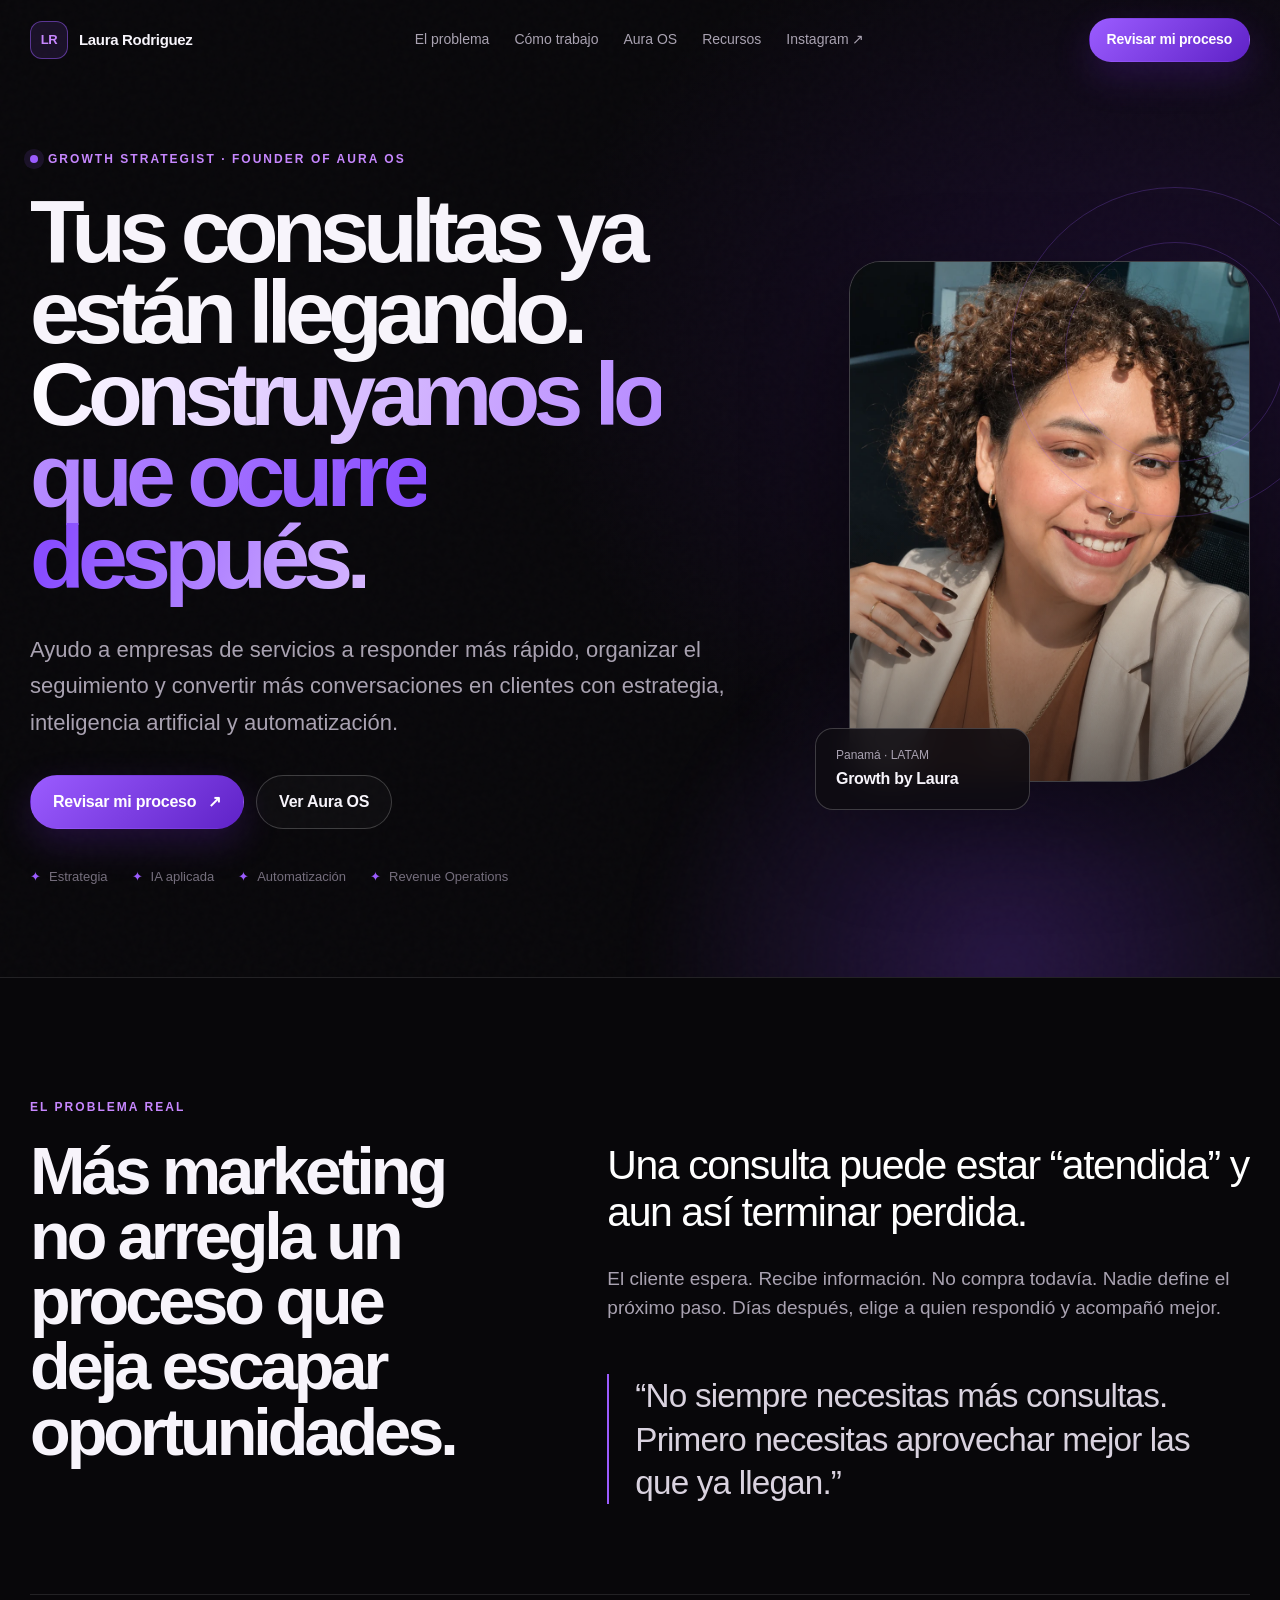
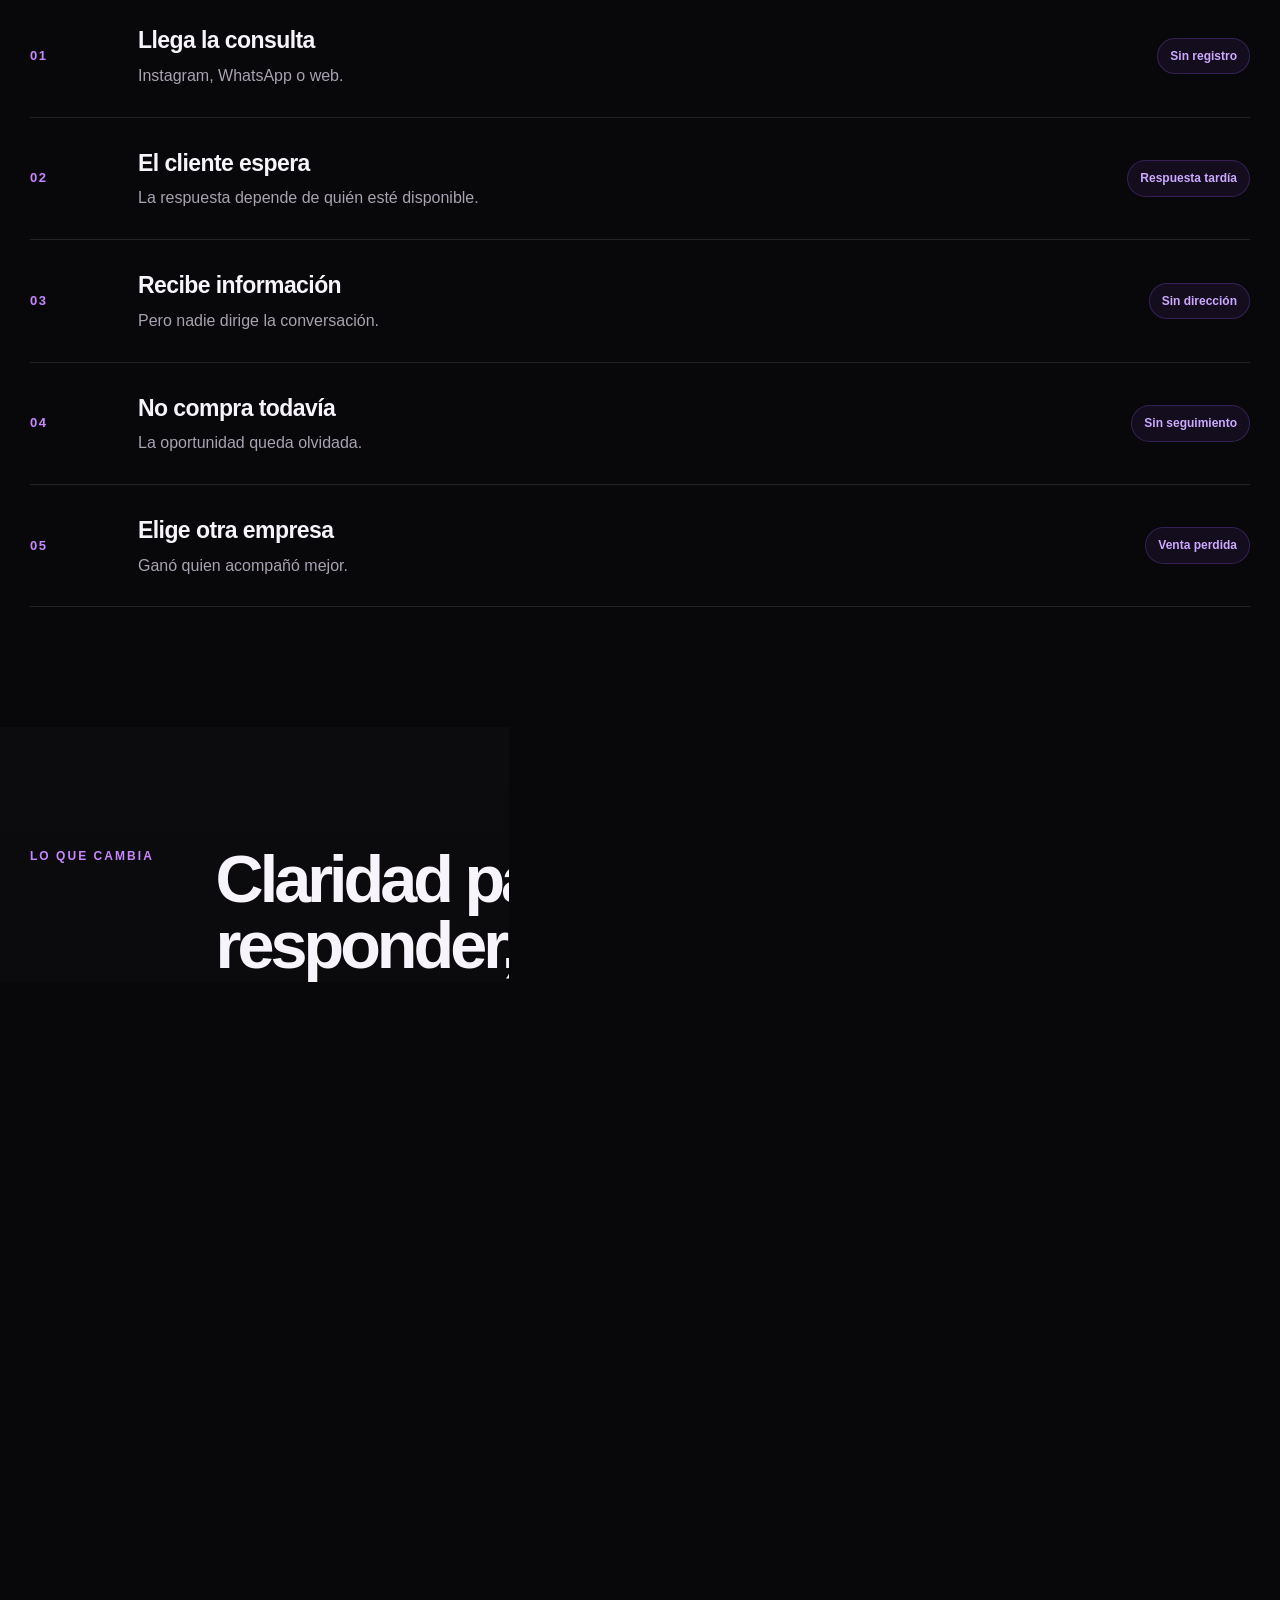
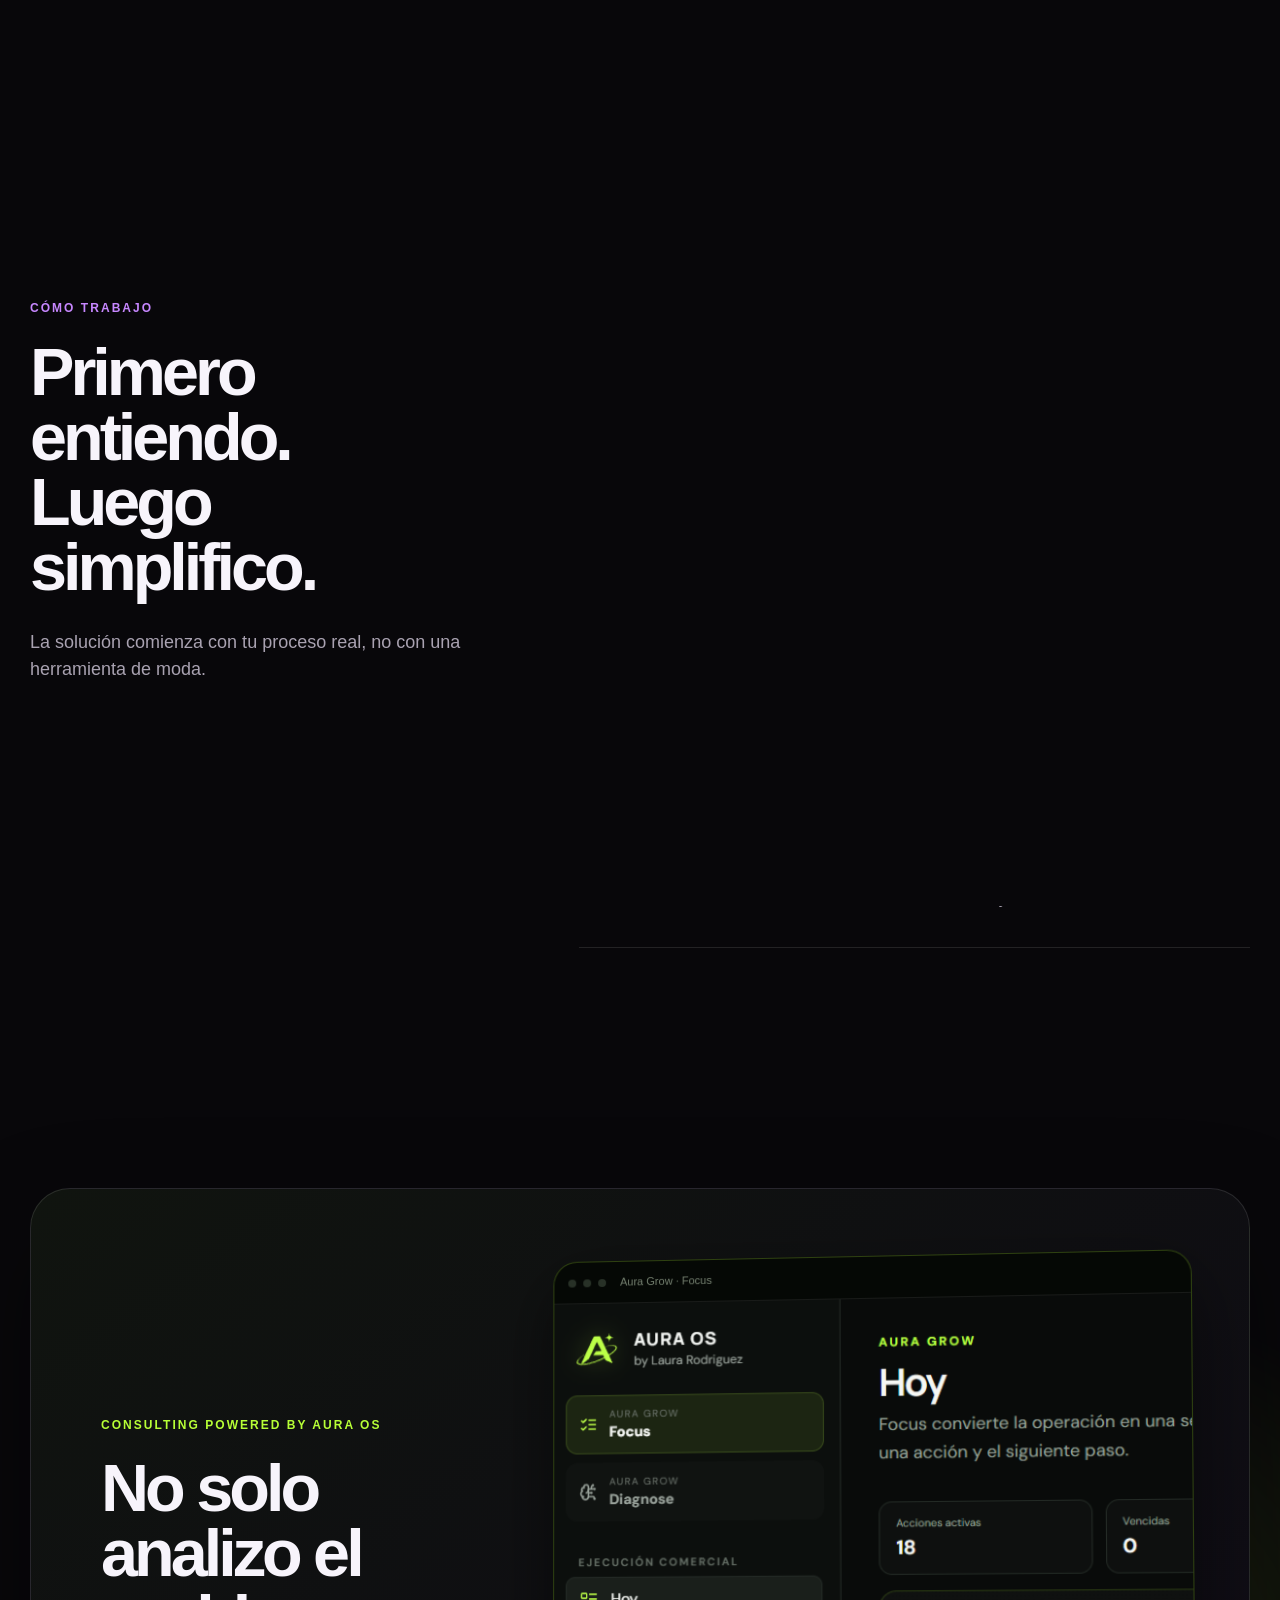
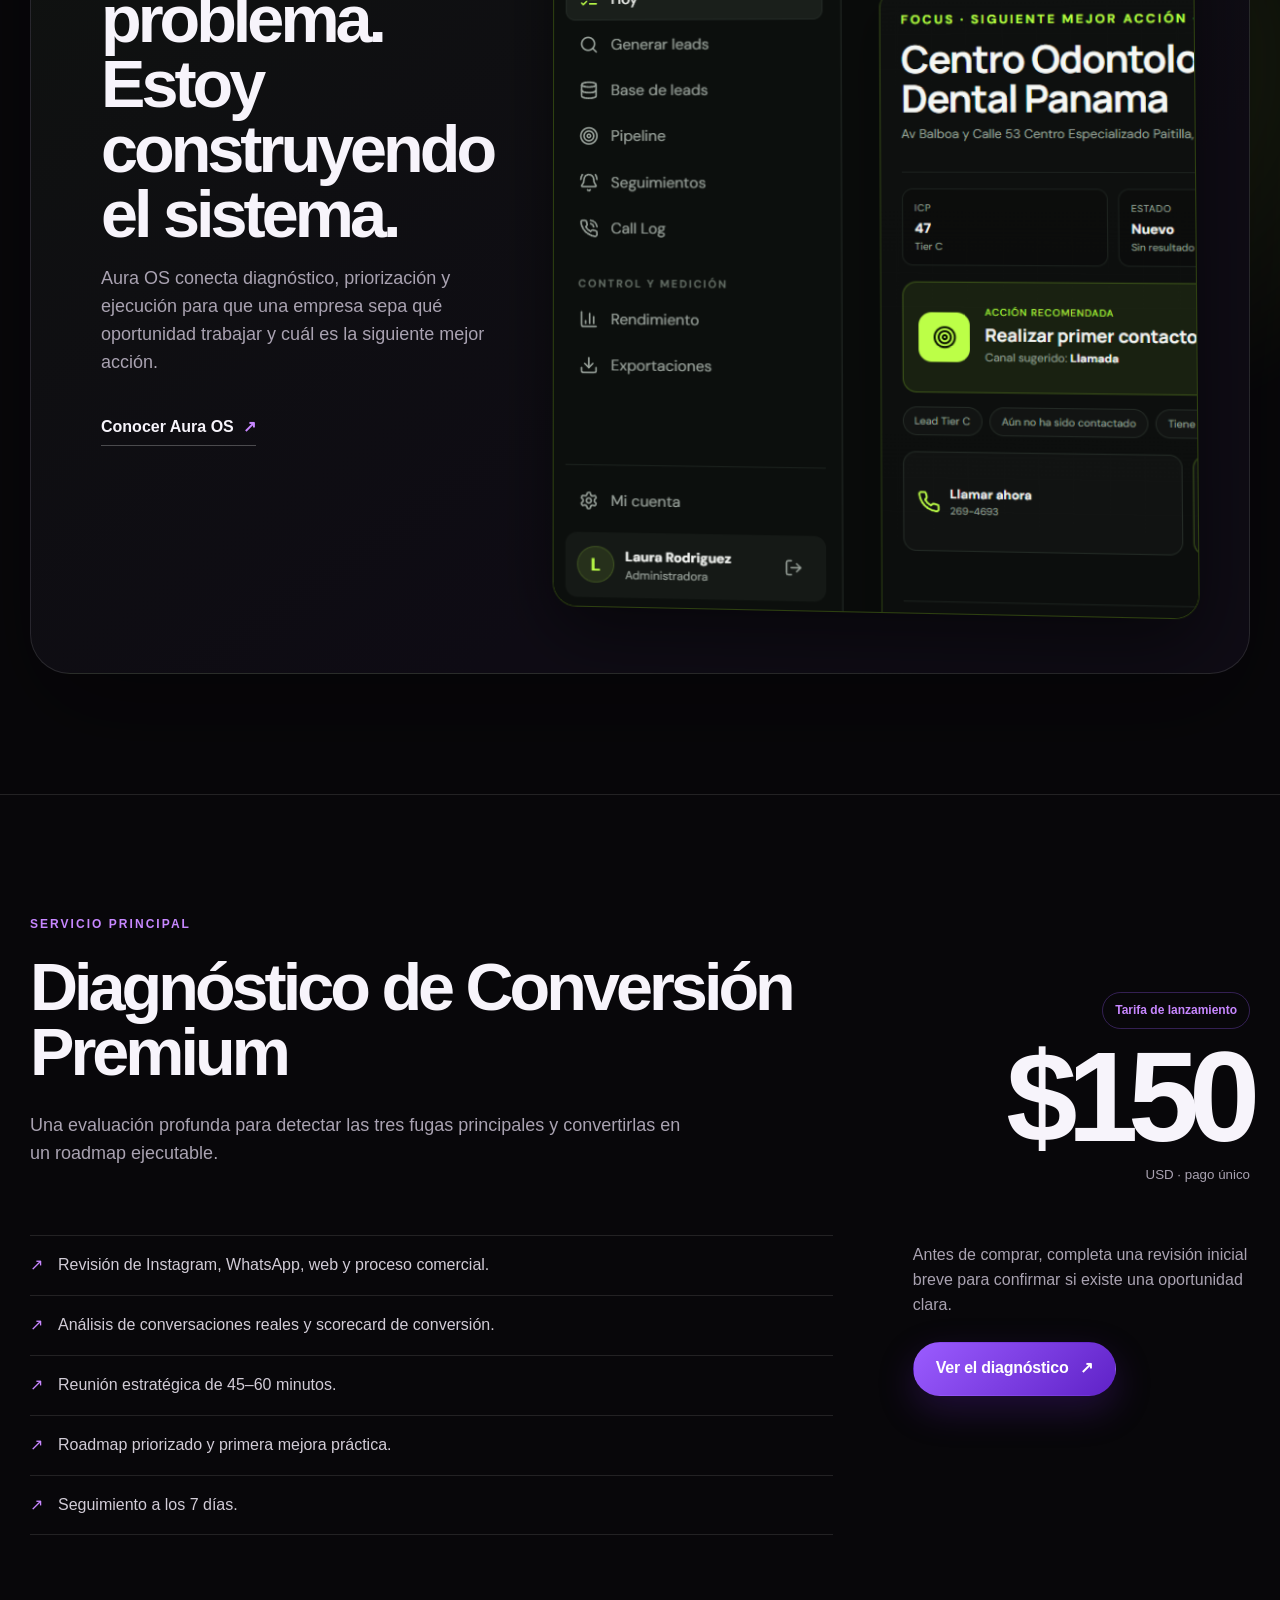
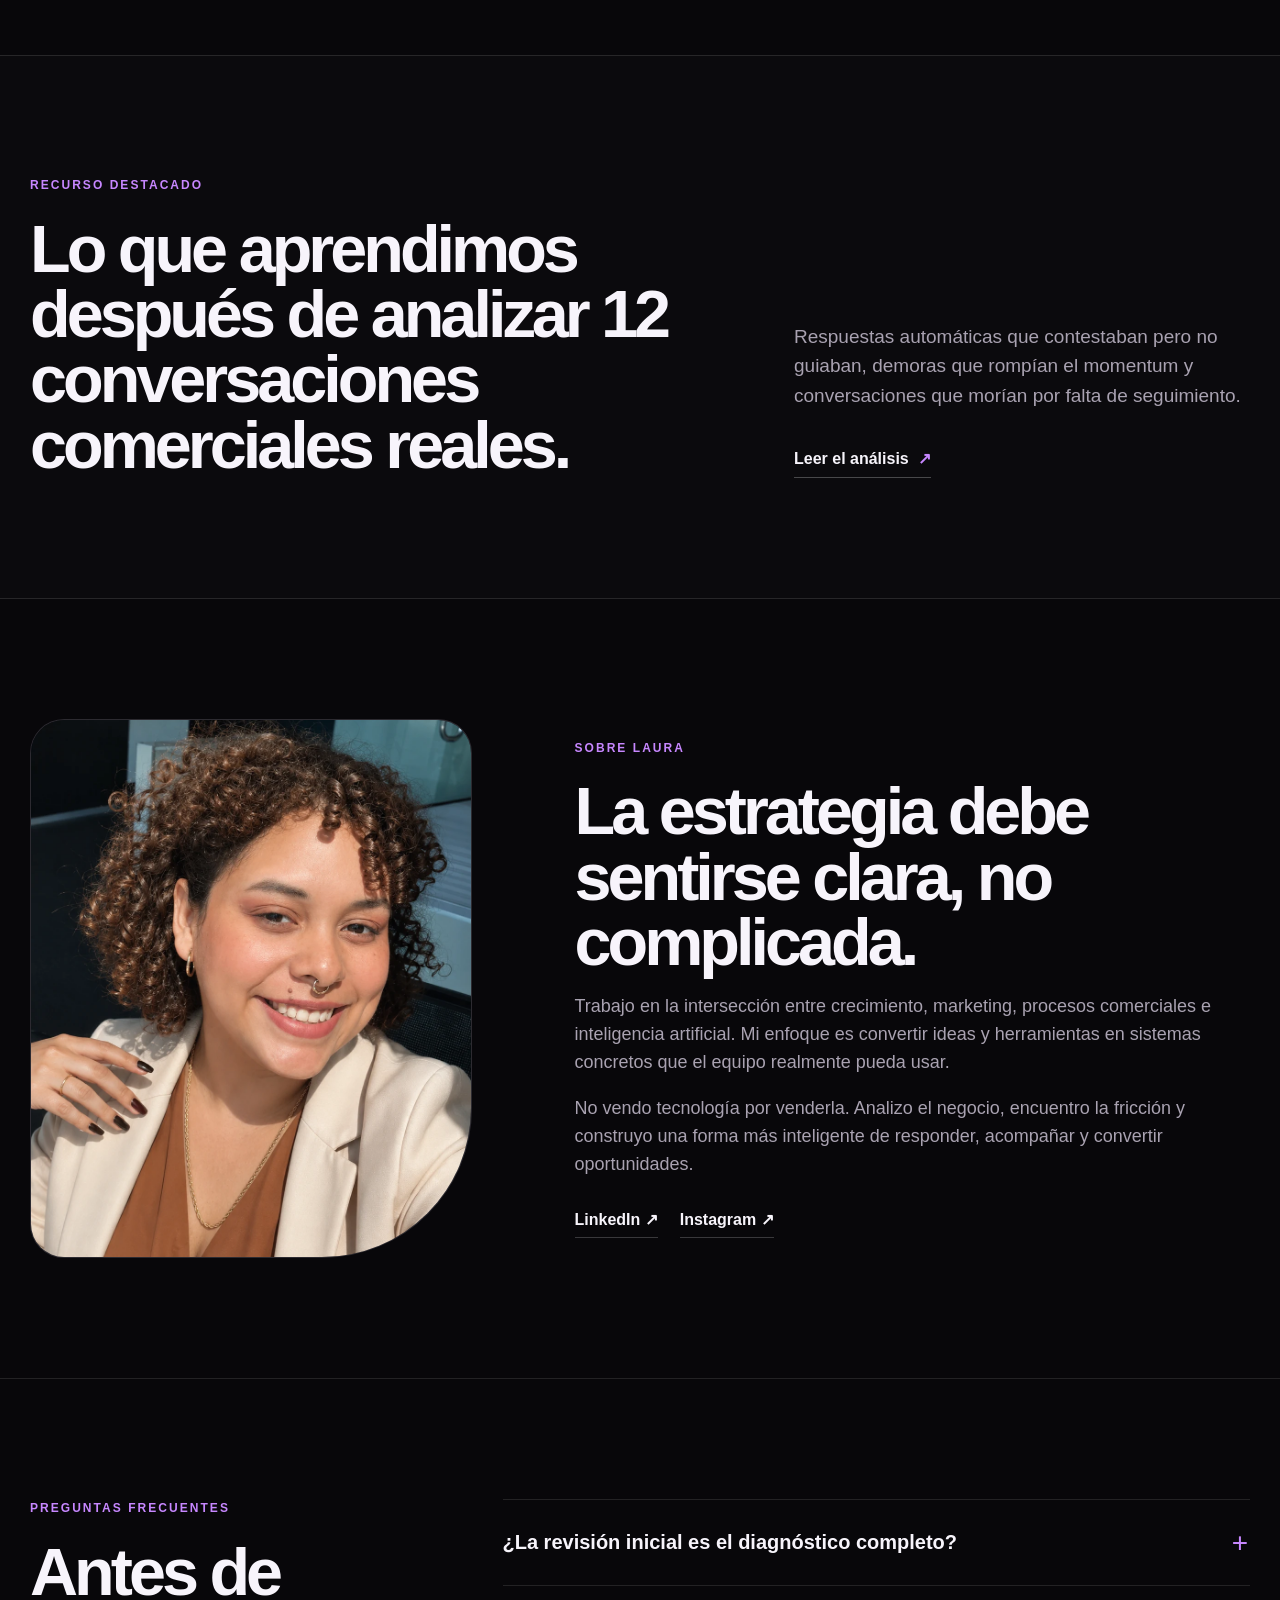
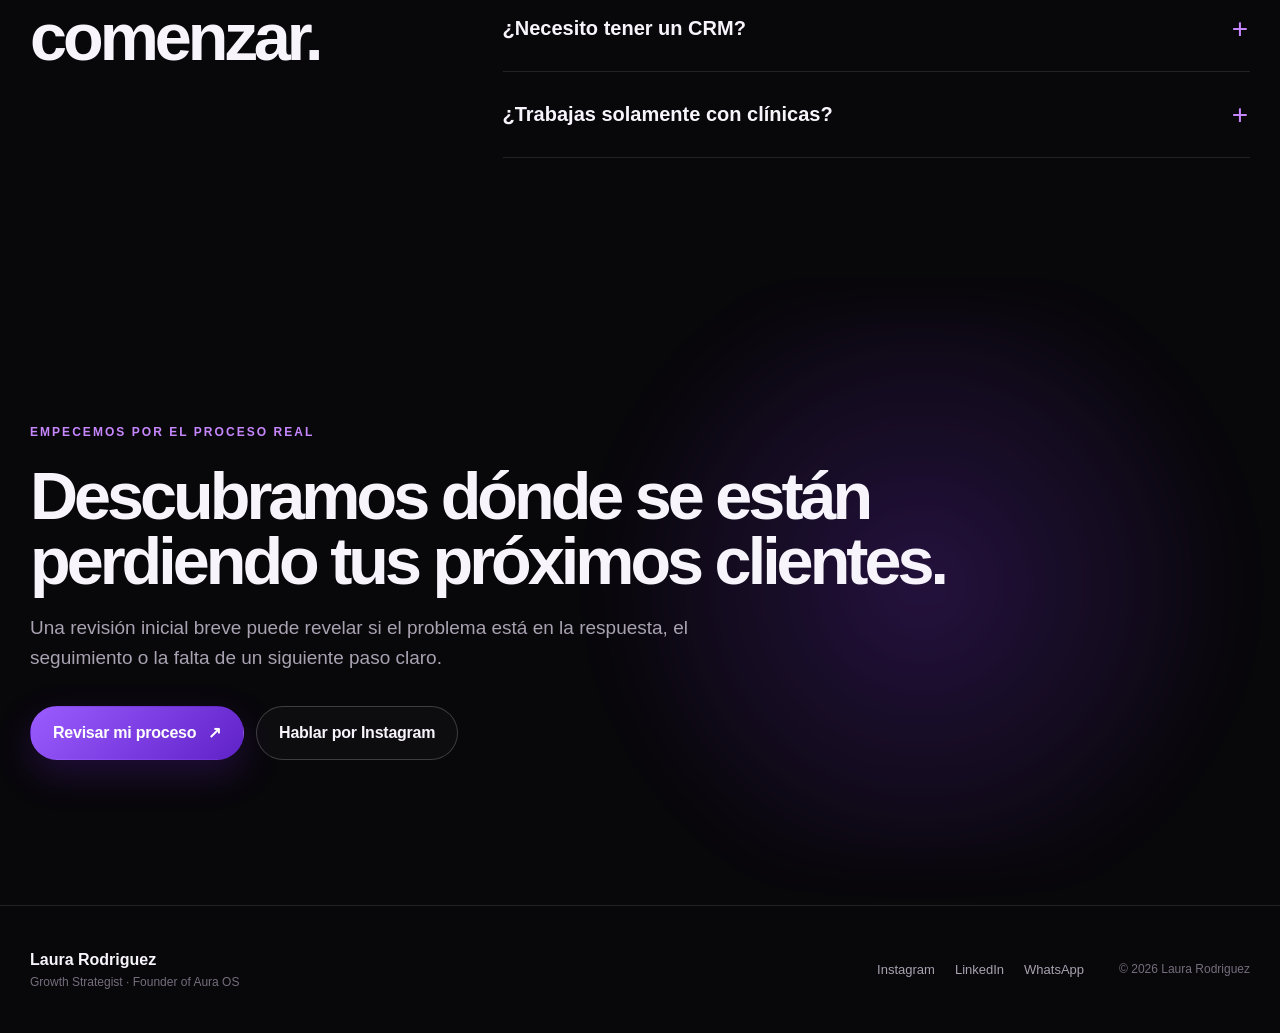
==== commit 3a3768b4: "Rediseño editorial Growth by Laura v2" ====
--- a/index.html
+++ b/index.html
@@ -1,99 +1,328 @@
 <!doctype html>
-<html lang="es" data-theme="dark">
+<html lang="es-PA">
 <head>
   <meta charset="utf-8">
-  <meta name="viewport" content="width=device-width,initial-scale=1,viewport-fit=cover">
-  <title>Laura Rodriguez | Seguimiento de leads, IA y automatización en Panamá</title>
-  <meta name="description" content="Consultoría para empresas de servicios en Panamá: mejora la respuesta, el seguimiento y la conversión de consultas con estrategia, inteligencia artificial y automatización.">
+  <meta name="viewport" content="width=device-width, initial-scale=1, viewport-fit=cover">
+  <title>Laura Rodriguez | Growth, IA y automatización en Panamá</title>
+  <meta name="description" content="Laura Rodriguez ayuda a empresas de servicios en Panamá a responder más rápido, organizar el seguimiento y convertir más consultas en clientes mediante estrategia, IA y automatización.">
   <meta name="author" content="Laura Rodriguez">
   <meta name="robots" content="index,follow,max-image-preview:large">
   <link rel="canonical" href="https://laurarodriguez-growth.github.io/">
   <link rel="stylesheet" href="styles.css">
-  <meta property="og:type" content="website"><meta property="og:locale" content="es_PA">
-  <meta property="og:title" content="Laura Rodriguez | Growth Strategist en Panamá">
-  <meta property="og:description" content="Convierte más consultas en clientes con una operación más rápida, organizada y medible.">
+  <meta name="theme-color" content="#08070a">
+  <meta property="og:type" content="website">
+  <meta property="og:locale" content="es_PA">
+  <meta property="og:title" content="Laura Rodriguez | Growth, IA y automatización">
+  <meta property="og:description" content="Tus consultas ya están llegando. Construyamos el sistema que convierte lo que ocurre después.">
   <meta property="og:url" content="https://laurarodriguez-growth.github.io/">
   <meta property="og:image" content="https://laurarodriguez-growth.github.io/og-image.jpg">
   <meta name="twitter:card" content="summary_large_image">
-  <meta name="theme-color" content="#09090b">
   <script type="application/ld+json">
   {
     "@context":"https://schema.org",
     "@graph":[
-      {"@type":"WebSite","@id":"https://laurarodriguez-growth.github.io/#website","url":"https://laurarodriguez-growth.github.io/","name":"Laura Rodriguez | Growth by Laura","inLanguage":"es-PA"},
-      {"@type":"Person","@id":"https://laurarodriguez-growth.github.io/#laura","name":"Laura Rodriguez","jobTitle":"Growth Strategist","url":"https://laurarodriguez-growth.github.io/","image":"https://laurarodriguez-growth.github.io/laura-rodriguez-profile.jpg","sameAs":["https://www.linkedin.com/in/laurarodriguez20/","https://www.instagram.com/growthbylaura/"],"knowsAbout":["Estrategia de crecimiento","Seguimiento de leads","Inteligencia artificial","Automatización","Procesos comerciales"],"address":{"@type":"PostalAddress","addressCountry":"PA"}},
-      {"@type":"ProfessionalService","@id":"https://laurarodriguez-growth.github.io/#service","name":"Growth by Laura","url":"https://laurarodriguez-growth.github.io/","founder":{"@id":"https://laurarodriguez-growth.github.io/#laura"},"areaServed":["Panamá","LATAM"],"serviceType":["Diagnóstico de conversión","Seguimiento de leads","Automatización comercial","Optimización de procesos"]}
+      {
+        "@type":"WebSite",
+        "@id":"https://laurarodriguez-growth.github.io/#website",
+        "url":"https://laurarodriguez-growth.github.io/",
+        "name":"Laura Rodriguez | Growth by Laura",
+        "inLanguage":"es-PA"
+      },
+      {
+        "@type":"Person",
+        "@id":"https://laurarodriguez-growth.github.io/#laura",
+        "name":"Laura Rodriguez",
+        "jobTitle":"Growth Strategist y Founder de Aura OS",
+        "url":"https://laurarodriguez-growth.github.io/",
+        "image":"https://laurarodriguez-growth.github.io/laura-rodriguez-profile.webp",
+        "sameAs":[
+          "https://www.linkedin.com/in/laurarodriguez20/",
+          "https://www.instagram.com/growthbylaura/"
+        ],
+        "knowsAbout":[
+          "Growth strategy",
+          "Seguimiento de leads",
+          "Inteligencia artificial aplicada",
+          "Automatización comercial",
+          "Sales operations",
+          "Customer journey"
+        ],
+        "address":{"@type":"PostalAddress","addressCountry":"PA"}
+      },
+      {
+        "@type":"ProfessionalService",
+        "@id":"https://laurarodriguez-growth.github.io/#consulting",
+        "name":"Growth by Laura",
+        "url":"https://laurarodriguez-growth.github.io/",
+        "founder":{"@id":"https://laurarodriguez-growth.github.io/#laura"},
+        "areaServed":["Panamá","LATAM"],
+        "serviceType":[
+          "Diagnóstico de conversión",
+          "Optimización del seguimiento de leads",
+          "Automatización comercial",
+          "Diseño de procesos de growth"
+        ]
+      },
+      {
+        "@type":"FAQPage",
+        "mainEntity":[
+          {
+            "@type":"Question",
+            "name":"¿Qué revisa Laura en un diagnóstico de conversión?",
+            "acceptedAnswer":{"@type":"Answer","text":"Se revisa cómo llegan las consultas, cuánto tarda el equipo en responder, qué información se registra, cómo se define el siguiente paso y qué seguimiento existe hasta la cita o compra."}
+          },
+          {
+            "@type":"Question",
+            "name":"¿Necesito tener un CRM para trabajar con Laura?",
+            "acceptedAnswer":{"@type":"Answer","text":"No. El análisis parte de la operación actual del negocio, aunque funcione con WhatsApp, Instagram, hojas de cálculo o un CRM existente."}
+          },
+          {
+            "@type":"Question",
+            "name":"¿Cuál es la diferencia entre la revisión inicial y el diagnóstico premium?",
+            "acceptedAnswer":{"@type":"Answer","text":"La revisión inicial es breve y sirve para confirmar si existe una oportunidad clara. El diagnóstico premium incluye análisis detallado, reunión estratégica, roadmap priorizado y seguimiento."}
+          }
+        ]
+      }
     ]
   }
   </script>
 </head>
 <body>
-<a class="skip" href="#contenido">Ir al contenido</a>
-<header class="nav-wrap"><div class="shell nav">
-  <a class="brand" href="/"><span class="brand-mark">LR</span><span>Laura Rodriguez</span></a>
-  <nav class="nav-links" aria-label="Principal"><a href="#problema">El problema</a><a href="#resultados">Resultados</a><a href="#proceso">Cómo trabajo</a><a href="diagnostico-de-conversion/">Diagnóstico</a><a href="recursos/analisis-12-conversaciones-comerciales/">Recursos</a></nav>
-  <div class="nav-actions">
-    <a class="social-btn" href="https://www.instagram.com/growthbylaura/" target="_blank" rel="noopener" aria-label="Instagram de Growth by Laura">◎ <span>Instagram</span></a>
-    <button class="icon-btn" data-theme-toggle aria-label="Cambiar tema">◐</button>
-    <a class="btn btn-primary" href="diagnostico-de-conversion/">Revisar mi proceso</a>
-  </div>
-</div></header>
-<main id="contenido">
-<section class="shell hero">
-  <div>
-    <div class="eyebrow"><span class="dot"></span>Growth Strategist en Panamá</div>
-    <h1>Tus consultas ya están llegando. <span class="gradient">El problema es lo que ocurre después.</span></h1>
-    <p class="lead">Ayudo a empresas de servicios a responder más rápido, dar mejor seguimiento y convertir más conversaciones en clientes mediante estrategia, inteligencia artificial y automatización.</p>
-    <div class="actions"><a class="btn btn-primary" href="diagnostico-de-conversion/">Solicitar revisión inicial →</a><a class="btn btn-secondary" href="#proceso">Ver cómo trabajo</a></div>
-    <div class="note"><i></i>Revisión inicial de 3 minutos. Sin costo y sin compromiso.</div>
-  </div>
-  <div class="portrait"><img src="laura-rodriguez-profile.webp" alt="Laura Rodriguez, estratega de crecimiento, IA y automatización en Panamá" width="900" height="1125"><div class="portrait-label"><strong>Laura Rodriguez</strong><span>Estrategia · IA · Automatización</span></div></div>
-</section>
-<section id="problema"><div class="shell">
-  <div class="section-kicker">El verdadero problema</div><h2 class="section-title">Más marketing no corrige un sistema que deja escapar oportunidades.</h2><p class="section-intro">Una respuesta tardía, un seguimiento inconsistente o un proceso desordenado puede convertir una consulta real en una venta perdida.</p>
-  <div class="quote">“No siempre necesitas más consultas. Primero necesitas aprovechar mejor las que ya llegan.”</div>
-  <div style="height:34px"></div>
-  <div class="flow" aria-label="Dónde se pierde una venta">
-    <div class="flow-step"><b>01</b><strong>Llega una consulta</strong><span>Instagram, WhatsApp o web. Sin registro.</span></div>
-    <div class="flow-step"><b>02</b><strong>El cliente espera</strong><span>La respuesta depende de quién esté disponible.</span></div>
-    <div class="flow-step"><b>03</b><strong>Recibe información</strong><span>Pero nadie define el siguiente paso.</span></div>
-    <div class="flow-step"><b>04</b><strong>No compra todavía</strong><span>La oportunidad queda olvidada.</span></div>
-    <div class="flow-step"><b>05</b><strong>Elige otra empresa</strong><span>Ganó quien respondió y acompañó mejor.</span></div>
-  </div>
-</div></section>
-<section id="resultados"><div class="shell">
-  <div class="section-kicker">Lo que cambia</div><h2 class="section-title">Un mejor sistema convierte la atención en crecimiento.</h2><p class="section-intro">No se trata de agregar herramientas por agregar. Se trata de diseñar una experiencia más rápida para el cliente y una operación más clara para tu equipo.</p>
-  <div class="grid grid-3">
-    <article class="card"><div class="icon">⚡</div><h3>Responde más rápido</h3><p>Reduce el tiempo entre la consulta y la primera respuesta.</p></article>
-    <article class="card"><div class="icon">◎</div><h3>Organiza cada oportunidad</h3><p>Define responsables, próximos pasos y fechas de seguimiento.</p></article>
-    <article class="card"><div class="icon">↗</div><h3>Convierte más</h3><p>Guía la conversación hacia una cita, compra o decisión clara.</p></article>
-    <article class="card"><div class="icon">↺</div><h3>Recupera oportunidades</h3><p>Reactiva consultas, no-shows y propuestas que aún pueden avanzar.</p></article>
-    <article class="card"><div class="icon">✦</div><h3>Automatiza lo repetitivo</h3><p>Libera tiempo sin perder el toque humano donde importa.</p></article>
-    <article class="card"><div class="icon">▥</div><h3>Mide lo que funciona</h3><p>Obtén visibilidad sobre respuesta, seguimiento y conversión.</p></article>
-  </div>
-</div></section>
-<section id="proceso"><div class="shell">
-  <div class="section-kicker">Cómo trabajaremos</div><h2 class="section-title">Primero entendemos. Luego simplificamos.</h2><p class="section-intro">La solución comienza con tu proceso real, no con una herramienta de moda.</p>
-  <div class="grid grid-2">
-    <article class="card"><div class="section-kicker">01</div><h3>Diagnóstico</h3><p>Reviso cómo llegan las consultas, quién responde, qué se registra y qué sucede después.</p></article>
-    <article class="card"><div class="section-kicker">02</div><h3>Mapa de oportunidades</h3><p>Identifico dónde se pierde tiempo, seguimiento, información o intención de compra.</p></article>
-    <article class="card"><div class="section-kicker">03</div><h3>Diseño del sistema</h3><p>Defino mensajes, responsables, automatizaciones y próximos pasos claros.</p></article>
-    <article class="card"><div class="section-kicker">04</div><h3>Implementación y mejora</h3><p>Ponemos el sistema en marcha, medimos y refinamos lo necesario.</p></article>
-  </div>
-</div></section>
-<section><div class="shell offer">
-  <div class="card"><div class="section-kicker">Servicio principal</div><h2 class="section-title" style="font-size:44px">Diagnóstico de Conversión Premium</h2><p class="section-intro" style="margin-bottom:20px">Una evaluación completa para detectar las tres fugas principales y convertirlas en un plan priorizado.</p><div class="price">$150 <small>USD · tarifa de lanzamiento</small></div><ul class="checks"><li>Revisión de Instagram, WhatsApp, web y proceso comercial.</li><li>Análisis de conversaciones reales y scorecard de conversión.</li><li>Reunión estratégica de 45–60 minutos.</li><li>Plan priorizado y primera mejora sencilla.</li><li>Seguimiento a los 7 días.</li></ul></div>
-  <div class="card"><div class="section-kicker">Antes de comprar</div><h3 style="font-size:30px">Solicita una revisión inicial.</h3><p>Completa un formulario breve para identificar si existe una oportunidad clara y si el diagnóstico es el siguiente paso correcto.</p><div class="actions"><a class="btn btn-primary" href="diagnostico-de-conversion/">Ver el diagnóstico →</a><a class="btn btn-secondary" href="diagnostico.html">Comenzar revisión inicial</a></div></div>
-</div></section>
-<section><div class="shell"><div class="section-kicker">Preguntas frecuentes</div><h2 class="section-title">Respuestas claras antes de comenzar.</h2><div class="faq">
-  <details><summary>¿La revisión inicial es el diagnóstico completo?</summary><p>No. La revisión inicial es breve y sin costo. Sirve para entender tu situación y confirmar si el Diagnóstico de Conversión Premium es adecuado.</p></details>
-  <details><summary>¿Necesito tener CRM?</summary><p>No. El análisis parte de tu operación actual, ya sea WhatsApp, Instagram, hojas de cálculo, notas o un CRM.</p></details>
-  <details><summary>¿Trabajas solo con clínicas?</summary><p>No. El servicio está diseñado para empresas de servicios que dependen de consultas, citas, evaluaciones o cotizaciones.</p></details>
-  <details><summary>¿La automatización reemplaza al equipo?</summary><p>No. Se automatizan tareas repetitivas y recordatorios; las decisiones y conversaciones sensibles siguen teniendo intervención humana.</p></details>
-</div></div></section>
-<section><div class="shell cta"><h2>Descubramos dónde se están perdiendo tus próximos clientes.</h2><p>Empieza con una revisión inicial breve. Después sabrás si necesitas ajustar mensajes, seguimiento, responsabilidades, medición o automatización.</p><div class="actions"><a class="btn btn-primary" href="diagnostico.html">Comenzar revisión inicial →</a><a class="btn btn-secondary" href="https://www.instagram.com/growthbylaura/" target="_blank" rel="noopener">Ver Instagram</a></div></div></section>
-</main>
-<footer class="footer"><div class="shell footer-row"><div><strong>Laura Rodriguez</strong><div style="color:var(--muted);font-size:14px">Growth Strategist · Panamá</div></div><div class="socials"><a href="https://www.instagram.com/growthbylaura/" target="_blank" rel="noopener">Instagram</a><a href="https://www.linkedin.com/in/laurarodriguez20/" target="_blank" rel="noopener">LinkedIn</a><a href="https://wa.me/50764294221" target="_blank" rel="noopener">WhatsApp</a><a href="recursos/analisis-12-conversaciones-comerciales/">Recursos</a></div></div></footer>
-<a class="mobile-social" href="https://www.instagram.com/growthbylaura/" target="_blank" rel="noopener" aria-label="Abrir Instagram">◎</a>
-<script src="script.js" defer></script>
-</body></html>
+  <a class="skip" href="#main">Ir al contenido</a>
+
+  <header class="site-header" data-header>
+    <div class="wrap header-inner">
+      <a class="brand" href="#top" aria-label="Inicio">
+        <span class="brand-monogram">LR</span>
+        <span class="brand-text">Laura Rodriguez</span>
+      </a>
+
+      <button class="menu-toggle" type="button" aria-expanded="false" aria-controls="main-nav" data-menu-toggle>
+        <span></span><span></span>
+        <span class="sr-only">Abrir menú</span>
+      </button>
+
+      <nav class="main-nav" id="main-nav" data-nav>
+        <a href="#problema">El problema</a>
+        <a href="#metodo">Cómo trabajo</a>
+        <a href="#aura">Aura OS</a>
+        <a href="recursos/analisis-12-conversaciones-comerciales/">Recursos</a>
+        <a href="https://www.instagram.com/growthbylaura/" target="_blank" rel="noopener">Instagram ↗</a>
+      </nav>
+
+      <a class="button button-small button-primary header-cta" href="diagnostico-de-conversion/">Revisar mi proceso</a>
+    </div>
+  </header>
+
+  <main id="main">
+    <section class="hero" id="top">
+      <div class="hero-noise" aria-hidden="true"></div>
+      <div class="wrap hero-grid">
+        <div class="hero-copy">
+          <p class="overline"><span></span> Growth Strategist · Founder of Aura OS</p>
+          <h1>Tus consultas ya están llegando.<br><em>Construyamos lo que ocurre después.</em></h1>
+          <p class="hero-lead">Ayudo a empresas de servicios a responder más rápido, organizar el seguimiento y convertir más conversaciones en clientes con estrategia, inteligencia artificial y automatización.</p>
+          <div class="hero-actions">
+            <a class="button button-primary" href="diagnostico-de-conversion/">Revisar mi proceso <span>↗</span></a>
+            <a class="button button-ghost" href="#aura">Ver Aura OS</a>
+          </div>
+          <div class="hero-meta" aria-label="Áreas de especialidad">
+            <span>Estrategia</span><span>IA aplicada</span><span>Automatización</span><span>Revenue Operations</span>
+          </div>
+        </div>
+
+        <div class="hero-visual" aria-label="Laura Rodriguez">
+          <div class="portrait-frame">
+            <img src="laura-rodriguez-profile.webp" alt="Laura Rodriguez, Growth Strategist y fundadora de Aura OS" width="900" height="1125">
+          </div>
+          <div class="visual-caption">
+            <span>Panamá · LATAM</span>
+            <strong>Growth by Laura</strong>
+          </div>
+          <div class="orbit orbit-one" aria-hidden="true"></div>
+          <div class="orbit orbit-two" aria-hidden="true"></div>
+        </div>
+      </div>
+    </section>
+
+    <section class="manifesto" id="problema">
+      <div class="wrap manifesto-grid">
+        <div class="manifesto-sticky">
+          <p class="section-label">El problema real</p>
+          <h2>Más marketing no arregla un proceso que deja escapar oportunidades.</h2>
+        </div>
+        <div class="manifesto-copy">
+          <p class="large-copy">Una consulta puede estar “atendida” y aun así terminar perdida.</p>
+          <p>El cliente espera. Recibe información. No compra todavía. Nadie define el próximo paso. Días después, elige a quien respondió y acompañó mejor.</p>
+          <blockquote>“No siempre necesitas más consultas. Primero necesitas aprovechar mejor las que ya llegan.”</blockquote>
+        </div>
+      </div>
+
+      <div class="wrap journey" aria-label="Dónde se pierde una venta">
+        <article><span>01</span><div><strong>Llega la consulta</strong><p>Instagram, WhatsApp o web.</p></div><b>Sin registro</b></article>
+        <article><span>02</span><div><strong>El cliente espera</strong><p>La respuesta depende de quién esté disponible.</p></div><b>Respuesta tardía</b></article>
+        <article><span>03</span><div><strong>Recibe información</strong><p>Pero nadie dirige la conversación.</p></div><b>Sin dirección</b></article>
+        <article><span>04</span><div><strong>No compra todavía</strong><p>La oportunidad queda olvidada.</p></div><b>Sin seguimiento</b></article>
+        <article><span>05</span><div><strong>Elige otra empresa</strong><p>Ganó quien acompañó mejor.</p></div><b>Venta perdida</b></article>
+      </div>
+    </section>
+
+    <section class="outcomes">
+      <div class="wrap">
+        <div class="section-heading wide">
+          <p class="section-label">Lo que cambia</p>
+          <h2>Claridad para responder, acompañar y convertir.</h2>
+          <p>No se trata de añadir herramientas por añadir. Se trata de diseñar una operación que el equipo pueda usar todos los días.</p>
+        </div>
+
+        <div class="outcome-list">
+          <article><span>01</span><h3>Responder más rápido</h3><p>Reducir el tiempo entre la consulta y la primera respuesta sin perder el tono humano.</p></article>
+          <article><span>02</span><h3>Definir el siguiente paso</h3><p>Cada conversación termina con una acción, una fecha y una persona responsable.</p></article>
+          <article><span>03</span><h3>Recuperar oportunidades</h3><p>Volver a contactar a quienes mostraron interés, no respondieron o no compraron todavía.</p></article>
+          <article><span>04</span><h3>Medir la conversión</h3><p>Saber dónde se enfrían las oportunidades y qué acciones realmente generan avance.</p></article>
+        </div>
+      </div>
+    </section>
+
+    <section class="method" id="metodo">
+      <div class="wrap method-grid">
+        <div class="method-intro">
+          <p class="section-label">Cómo trabajo</p>
+          <h2>Primero entiendo.<br>Luego simplifico.</h2>
+          <p>La solución comienza con tu proceso real, no con una herramienta de moda.</p>
+        </div>
+        <ol class="method-steps">
+          <li><span>01</span><div><h3>Diagnóstico</h3><p>Reviso cómo llegan las consultas, quién responde, qué se registra y qué sucede después.</p></div></li>
+          <li><span>02</span><div><h3>Mapa de oportunidades</h3><p>Identifico dónde se pierde tiempo, contexto, seguimiento o intención de compra.</p></div></li>
+          <li><span>03</span><div><h3>Diseño del sistema</h3><p>Defino mensajes, responsables, automatizaciones y próximos pasos claros.</p></div></li>
+          <li><span>04</span><div><h3>Implementación y mejora</h3><p>Ponemos el sistema en marcha, medimos y refinamos lo necesario.</p></div></li>
+        </ol>
+      </div>
+    </section>
+
+    <section class="aura" id="aura">
+      <div class="wrap aura-shell">
+        <div class="aura-copy">
+          <p class="section-label lime">Consulting powered by Aura OS</p>
+          <h2>No solo analizo el problema.<br>Estoy construyendo el sistema.</h2>
+          <p>Aura OS conecta diagnóstico, priorización y ejecución para que una empresa sepa qué oportunidad trabajar y cuál es la siguiente mejor acción.</p>
+          <a class="text-link" href="aura-os/">Conocer Aura OS <span>↗</span></a>
+        </div>
+        <div class="aura-window">
+          <div class="window-bar"><i></i><i></i><i></i><span>Aura Grow · Focus</span></div>
+          <img src="assets/aura-focus.png" alt="Interfaz de Aura Grow Focus mostrando la siguiente mejor acción para un lead" width="1200" height="900" loading="lazy">
+        </div>
+      </div>
+    </section>
+
+    <section class="offer-section">
+      <div class="wrap offer-grid">
+        <div class="offer-title">
+          <p class="section-label">Servicio principal</p>
+          <h2>Diagnóstico de Conversión Premium</h2>
+          <p>Una evaluación profunda para detectar las tres fugas principales y convertirlas en un roadmap ejecutable.</p>
+        </div>
+        <div class="offer-price">
+          <span class="launch-pill">Tarifa de lanzamiento</span>
+          <strong>$150</strong>
+          <small>USD · pago único</small>
+        </div>
+        <ul class="offer-includes">
+          <li>Revisión de Instagram, WhatsApp, web y proceso comercial.</li>
+          <li>Análisis de conversaciones reales y scorecard de conversión.</li>
+          <li>Reunión estratégica de 45–60 minutos.</li>
+          <li>Roadmap priorizado y primera mejora práctica.</li>
+          <li>Seguimiento a los 7 días.</li>
+        </ul>
+        <div class="offer-action">
+          <p>Antes de comprar, completa una revisión inicial breve para confirmar si existe una oportunidad clara.</p>
+          <a class="button button-primary" href="diagnostico-de-conversion/">Ver el diagnóstico <span>↗</span></a>
+        </div>
+      </div>
+    </section>
+
+    <section class="resource-section">
+      <div class="wrap resource-grid">
+        <div>
+          <p class="section-label">Recurso destacado</p>
+          <h2>Lo que aprendimos después de analizar 12 conversaciones comerciales reales.</h2>
+        </div>
+        <div class="resource-summary">
+          <p>Respuestas automáticas que contestaban pero no guiaban, demoras que rompían el momentum y conversaciones que morían por falta de seguimiento.</p>
+          <a class="text-link" href="recursos/analisis-12-conversaciones-comerciales/">Leer el análisis <span>↗</span></a>
+        </div>
+      </div>
+    </section>
+
+    <section class="about">
+      <div class="wrap about-grid">
+        <div class="about-photo">
+          <img src="laura-rodriguez-profile.webp" alt="Laura Rodriguez, consultora de growth, inteligencia artificial y automatización" width="900" height="1125" loading="lazy">
+        </div>
+        <div class="about-copy">
+          <p class="section-label">Sobre Laura</p>
+          <h2>La estrategia debe sentirse clara, no complicada.</h2>
+          <p>Trabajo en la intersección entre crecimiento, marketing, procesos comerciales e inteligencia artificial. Mi enfoque es convertir ideas y herramientas en sistemas concretos que el equipo realmente pueda usar.</p>
+          <p>No vendo tecnología por venderla. Analizo el negocio, encuentro la fricción y construyo una forma más inteligente de responder, acompañar y convertir oportunidades.</p>
+          <div class="about-links">
+            <a href="https://www.linkedin.com/in/laurarodriguez20/" target="_blank" rel="noopener">LinkedIn ↗</a>
+            <a href="https://www.instagram.com/growthbylaura/" target="_blank" rel="noopener">Instagram ↗</a>
+          </div>
+        </div>
+      </div>
+    </section>
+
+    <section class="faq-section">
+      <div class="wrap faq-grid">
+        <div>
+          <p class="section-label">Preguntas frecuentes</p>
+          <h2>Antes de comenzar.</h2>
+        </div>
+        <div class="faq-list">
+          <details>
+            <summary>¿La revisión inicial es el diagnóstico completo?</summary>
+            <p>No. La revisión inicial es breve y sirve para entender tu situación y confirmar si el Diagnóstico de Conversión Premium es el siguiente paso correcto.</p>
+          </details>
+          <details>
+            <summary>¿Necesito tener un CRM?</summary>
+            <p>No. El análisis parte de tu operación actual, ya funcione con WhatsApp, Instagram, hojas de cálculo o un CRM existente.</p>
+          </details>
+          <details>
+            <summary>¿Trabajas solamente con clínicas?</summary>
+            <p>No. Trabajo con empresas de servicios que reciben consultas y dependen de citas, evaluaciones, reservas o cotizaciones para vender.</p>
+          </details>
+        </div>
+      </div>
+    </section>
+
+    <section class="final-cta">
+      <div class="wrap final-cta-inner">
+        <p class="section-label">Empecemos por el proceso real</p>
+        <h2>Descubramos dónde se están perdiendo tus próximos clientes.</h2>
+        <p>Una revisión inicial breve puede revelar si el problema está en la respuesta, el seguimiento o la falta de un siguiente paso claro.</p>
+        <div class="hero-actions">
+          <a class="button button-primary" href="diagnostico-de-conversion/">Revisar mi proceso <span>↗</span></a>
+          <a class="button button-ghost" href="https://www.instagram.com/growthbylaura/" target="_blank" rel="noopener">Hablar por Instagram</a>
+        </div>
+      </div>
+    </section>
+  </main>
+
+  <footer class="footer">
+    <div class="wrap footer-inner">
+      <div>
+        <strong>Laura Rodriguez</strong>
+        <span>Growth Strategist · Founder of Aura OS</span>
+      </div>
+      <div class="footer-links">
+        <a href="https://www.instagram.com/growthbylaura/" target="_blank" rel="noopener">Instagram</a>
+        <a href="https://www.linkedin.com/in/laurarodriguez20/" target="_blank" rel="noopener">LinkedIn</a>
+        <a href="https://wa.me/50764294221" target="_blank" rel="noopener">WhatsApp</a>
+      </div>
+      <small>© 2026 Laura Rodriguez</small>
+    </div>
+  </footer>
+
+  <script src="script.js" defer></script>
+</body>
+</html>
--- a/styles.css
+++ b/styles.css
@@ -1,27 +1,238 @@
-:root{
-  color-scheme:dark;
-  --bg:#09090b;--bg2:#111114;--card:#141419;--card2:#191921;
-  --text:#f7f7fa;--muted:#aaaab5;--muted2:#7d7d89;
-  --line:rgba(255,255,255,.11);--line2:rgba(255,255,255,.18);
-  --accent:#9b6cff;--accent2:#c084fc;--accent3:#6d28d9;
-  --green:#22c55e;--shadow:0 28px 90px rgba(0,0,0,.42);
-  --max:1180px;--r1:32px;--r2:22px;--r3:14px;
-}
-html[data-theme="light"]{
-  color-scheme:light;--bg:#fff;--bg2:#f6f6f9;--card:#fff;--card2:#f9f9fb;
-  --text:#111114;--muted:#666671;--muted2:#888894;--line:rgba(17,17,20,.10);
-  --line2:rgba(17,17,20,.18);--shadow:0 22px 70px rgba(30,20,60,.12)
-}
-*{box-sizing:border-box}html{scroll-behavior:smooth}body{margin:0;min-width:320px;background:
-radial-gradient(850px 520px at 88% -8%,rgba(155,108,255,.18),transparent 70%),
-radial-gradient(700px 520px at -10% 32%,rgba(124,58,237,.09),transparent 75%),var(--bg);
-color:var(--text);font-family:Inter,ui-sans-serif,-apple-system,BlinkMacSystemFont,"Segoe UI",sans-serif;line-height:1.6;-webkit-font-smoothing:antialiased}a{color:inherit;text-decoration:none}img{display:block;max-width:100%}button{font:inherit}.shell{width:min(calc(100% - 40px),var(--max));margin:auto}.skip{position:fixed;top:-100px;left:16px;z-index:1000;padding:10px 14px;background:var(--text);color:var(--bg);border-radius:10px}.skip:focus{top:16px}
-.nav-wrap{position:sticky;top:0;z-index:50;padding:14px 0}.nav{display:flex;align-items:center;justify-content:space-between;gap:18px;padding:11px 13px 11px 17px;border:1px solid var(--line);border-radius:18px;background:color-mix(in srgb,var(--bg) 76%,transparent);backdrop-filter:blur(18px) saturate(150%);box-shadow:0 8px 30px rgba(0,0,0,.12)}.brand{display:flex;align-items:center;gap:10px;font-weight:800;letter-spacing:-.02em}.brand-mark{display:grid;place-items:center;width:35px;height:35px;border-radius:11px;background:linear-gradient(145deg,var(--accent),var(--accent3));color:#fff;box-shadow:0 8px 22px rgba(155,108,255,.28);font-size:13px}.nav-links{display:flex;align-items:center;gap:4px}.nav-links a{padding:9px 10px;border-radius:10px;color:var(--muted);font-size:14px;font-weight:650}.nav-links a:hover{color:var(--text);background:var(--bg2)}.nav-actions{display:flex;align-items:center;gap:8px}.icon-btn{display:grid;place-items:center;width:41px;height:41px;border-radius:12px;border:1px solid var(--line);background:transparent;color:var(--text);cursor:pointer}.social-btn{display:inline-flex;align-items:center;gap:8px;min-height:41px;padding:0 13px;border:1px solid var(--line);border-radius:12px;font-size:14px;font-weight:750}.social-btn:hover,.icon-btn:hover{border-color:var(--line2);background:var(--bg2)}
-.btn{display:inline-flex;align-items:center;justify-content:center;gap:9px;min-height:49px;padding:0 19px;border-radius:13px;border:1px solid transparent;font-weight:800;letter-spacing:-.01em;transition:.2s ease}.btn:hover{transform:translateY(-2px)}.btn-primary{background:linear-gradient(135deg,var(--accent),var(--accent3));color:#fff;box-shadow:0 14px 34px rgba(155,108,255,.26)}.btn-secondary{border-color:var(--line);background:var(--card);color:var(--text)}.btn-ghost{border-color:var(--line);background:transparent}.eyebrow{display:inline-flex;align-items:center;gap:9px;padding:7px 11px 7px 8px;border:1px solid var(--line);border-radius:999px;color:var(--muted);background:color-mix(in srgb,var(--card) 72%,transparent);font-size:13px;font-weight:760}.dot{width:22px;height:22px;border-radius:999px;background:var(--accent);box-shadow:0 0 0 5px rgba(155,108,255,.12)}
-.hero{display:grid;grid-template-columns:1.06fr .94fr;align-items:center;gap:clamp(42px,7vw,92px);min-height:calc(100svh - 90px);padding:clamp(68px,8vw,112px) 0 88px}.hero h1,.page-hero h1{margin:24px 0;font-size:clamp(48px,6.1vw,82px);line-height:.99;letter-spacing:-.065em}.gradient{background:linear-gradient(125deg,var(--accent),#c084fc 70%,#7c3aed);-webkit-background-clip:text;background-clip:text;color:transparent}.lead{max-width:680px;color:var(--muted);font-size:clamp(18px,2vw,21px);line-height:1.58}.actions{display:flex;flex-wrap:wrap;gap:12px;margin-top:30px}.note{display:flex;align-items:center;gap:10px;margin-top:22px;color:var(--muted2);font-size:13px}.note i{width:7px;height:7px;border-radius:999px;background:var(--green);box-shadow:0 0 0 5px rgba(34,197,94,.11)}.portrait{position:relative;overflow:hidden;aspect-ratio:4/5;border:1px solid var(--line2);border-radius:36px;background:var(--bg2);box-shadow:var(--shadow)}.portrait img{width:100%;height:100%;object-fit:cover;object-position:50% 42%}.portrait:after{content:"";position:absolute;inset:0;background:linear-gradient(to top,rgba(7,5,13,.47),transparent 46%)}.portrait-label{position:absolute;left:22px;right:22px;bottom:20px;z-index:2;color:#fff}.portrait-label strong{display:block;font-size:20px}.portrait-label span{font-size:13px;color:rgba(255,255,255,.75)}
-section{padding:95px 0}.section-kicker{margin-bottom:12px;color:var(--accent2);font-size:13px;font-weight:850;letter-spacing:.15em;text-transform:uppercase}.section-title{max-width:790px;margin:0 0 20px;font-size:clamp(34px,4.2vw,58px);line-height:1.05;letter-spacing:-.045em}.section-intro{max-width:750px;margin:0 0 42px;color:var(--muted);font-size:18px}.grid{display:grid;gap:18px}.grid-2{grid-template-columns:repeat(2,minmax(0,1fr))}.grid-3{grid-template-columns:repeat(3,minmax(0,1fr))}.card{padding:28px;border:1px solid var(--line);border-radius:var(--r2);background:linear-gradient(180deg,color-mix(in srgb,var(--card) 92%,transparent),color-mix(in srgb,var(--card2) 96%,transparent));box-shadow:0 15px 45px rgba(0,0,0,.10)}.card h3{margin:0 0 9px;font-size:21px;letter-spacing:-.025em}.card p{margin:0;color:var(--muted)}.icon{display:grid;place-items:center;width:46px;height:46px;margin-bottom:18px;border-radius:15px;background:rgba(155,108,255,.13);color:var(--accent2);font-size:22px}.flow{display:grid;grid-template-columns:repeat(5,minmax(0,1fr));gap:12px}.flow-step{position:relative;padding:22px;border:1px solid var(--line);border-radius:18px;background:var(--card)}.flow-step b{display:block;color:var(--accent2);font-size:13px;margin-bottom:10px}.flow-step strong{display:block;margin-bottom:6px}.flow-step span{color:var(--muted);font-size:14px}.quote{padding:34px;border-left:3px solid var(--accent);border-radius:0 var(--r2) var(--r2) 0;background:rgba(155,108,255,.08);font-size:clamp(24px,3vw,37px);line-height:1.25;letter-spacing:-.03em}.offer{display:grid;grid-template-columns:1fr .9fr;gap:22px;align-items:stretch}.price{font-size:56px;line-height:1;font-weight:850;letter-spacing:-.05em}.price small{font-size:16px;color:var(--muted);font-weight:600}.checks{display:grid;gap:12px;margin:24px 0 0;padding:0;list-style:none}.checks li{display:flex;gap:10px;color:var(--muted)}.checks li:before{content:"✓";color:var(--accent2);font-weight:900}.faq{display:grid;gap:12px;max-width:860px}.faq details{padding:19px 21px;border:1px solid var(--line);border-radius:16px;background:var(--card)}.faq summary{cursor:pointer;font-weight:800}.faq p{margin:13px 0 0;color:var(--muted)}
-.page-hero{padding:95px 0 58px}.page-hero h1{max-width:900px}.breadcrumb{color:var(--muted2);font-size:14px}.article{max-width:840px;margin:auto}.article h2{margin:54px 0 15px;font-size:34px;line-height:1.12;letter-spacing:-.035em}.article h3{margin:30px 0 10px;font-size:23px}.article p,.article li{color:var(--muted);font-size:18px}.article strong{color:var(--text)}.callout{margin:34px 0;padding:25px;border:1px solid rgba(155,108,255,.35);border-radius:18px;background:rgba(155,108,255,.08)}.metric{font-size:clamp(60px,10vw,112px);line-height:.92;font-weight:900;letter-spacing:-.07em;color:var(--accent2)}
-.cta{padding:46px;border:1px solid rgba(155,108,255,.28);border-radius:30px;background:linear-gradient(135deg,rgba(155,108,255,.15),rgba(109,40,217,.06));box-shadow:var(--shadow)}.cta h2{max-width:800px;margin:0 0 14px;font-size:clamp(36px,5vw,64px);line-height:1.02;letter-spacing:-.05em}.cta p{max-width:700px;color:var(--muted);font-size:18px}.footer{padding:44px 0;border-top:1px solid var(--line)}.footer-row{display:flex;justify-content:space-between;align-items:center;gap:20px}.socials{display:flex;flex-wrap:wrap;gap:10px}.socials a{padding:9px 12px;border:1px solid var(--line);border-radius:11px;color:var(--muted);font-size:14px}.socials a:hover{color:var(--text);border-color:var(--line2)}
-.mobile-social{display:none;position:fixed;right:16px;bottom:16px;z-index:45;width:54px;height:54px;border-radius:17px;background:linear-gradient(135deg,#833ab4,#fd1d1d,#fcb045);color:#fff;box-shadow:0 15px 35px rgba(0,0,0,.35);place-items:center;font-weight:900}
-@media(max-width:900px){.nav-links{display:none}.hero,.offer{grid-template-columns:1fr}.hero{padding-top:58px}.portrait{max-width:560px}.grid-3{grid-template-columns:1fr 1fr}.flow{grid-template-columns:1fr 1fr}.social-btn span{display:none}.mobile-social{display:grid}}
-@media(max-width:620px){.shell{width:min(calc(100% - 28px),var(--max))}.hero h1,.page-hero h1{font-size:45px}.section-title{font-size:38px}.grid-2,.grid-3,.flow{grid-template-columns:1fr}.card{padding:22px}.cta{padding:30px 23px}.footer-row{align-items:flex-start;flex-direction:column}.nav .btn{display:none}.portrait{border-radius:25px}.article p,.article li{font-size:17px}}
+:root {
+  --bg: #08070a;
+  --bg-soft: #0e0c12;
+  --surface: #121017;
+  --surface-2: #17131f;
+  --text: #f7f4fb;
+  --muted: #a9a2b1;
+  --muted-2: #756e7d;
+  --line: rgba(255,255,255,.11);
+  --line-strong: rgba(255,255,255,.2);
+  --purple: #9b5cff;
+  --purple-2: #c787ff;
+  --purple-dark: #5f22c7;
+  --lime: #b7ff36;
+  --max: 1220px;
+  --radius: 28px;
+}
+
+* { box-sizing: border-box; }
+html { scroll-behavior: smooth; }
+body {
+  margin: 0;
+  min-width: 320px;
+  background:
+    radial-gradient(900px 680px at 90% 4%, rgba(112,36,210,.17), transparent 70%),
+    var(--bg);
+  color: var(--text);
+  font-family: Inter, ui-sans-serif, -apple-system, BlinkMacSystemFont, "Segoe UI", sans-serif;
+  line-height: 1.55;
+  -webkit-font-smoothing: antialiased;
+}
+body.menu-open { overflow: hidden; }
+a { color: inherit; text-decoration: none; }
+img { display: block; max-width: 100%; }
+button { font: inherit; }
+.wrap { width: min(calc(100% - 44px), var(--max)); margin-inline: auto; }
+.sr-only { position: absolute; width: 1px; height: 1px; padding: 0; margin: -1px; overflow: hidden; clip: rect(0,0,0,0); white-space: nowrap; border: 0; }
+.skip { position: fixed; top: -80px; left: 20px; z-index: 1000; background: white; color: black; padding: 10px 14px; border-radius: 10px; }
+.skip:focus { top: 18px; }
+
+.site-header {
+  position: fixed;
+  inset: 0 0 auto;
+  z-index: 100;
+  padding: 18px 0;
+  transition: .25s ease;
+}
+.site-header.scrolled { background: rgba(8,7,10,.8); backdrop-filter: blur(18px); border-bottom: 1px solid var(--line); padding: 10px 0; }
+.header-inner { display: flex; align-items: center; justify-content: space-between; gap: 22px; }
+.brand { display: inline-flex; align-items: center; gap: 11px; font-weight: 760; letter-spacing: -.02em; }
+.brand-monogram { display: grid; place-items: center; width: 38px; height: 38px; border-radius: 12px; border: 1px solid rgba(155,92,255,.5); background: rgba(155,92,255,.12); color: var(--purple-2); font-size: 13px; }
+.brand-text { font-size: 15px; }
+.main-nav { display: flex; align-items: center; gap: 25px; color: var(--muted); font-size: 14px; }
+.main-nav a { transition: color .2s ease; }
+.main-nav a:hover { color: white; }
+.header-cta { margin-left: 2px; }
+.menu-toggle { display: none; width: 44px; height: 44px; border: 1px solid var(--line); border-radius: 13px; background: transparent; color: white; cursor: pointer; }
+.menu-toggle span:not(.sr-only) { display: block; width: 18px; height: 1px; margin: 5px auto; background: currentColor; }
+
+.button { display: inline-flex; align-items: center; justify-content: center; gap: 12px; min-height: 54px; padding: 0 22px; border: 1px solid transparent; border-radius: 999px; font-weight: 760; letter-spacing: -.015em; transition: .22s ease; }
+.button:hover { transform: translateY(-2px); }
+.button-small { min-height: 44px; padding-inline: 17px; font-size: 14px; }
+.button-primary { color: white; background: linear-gradient(135deg, var(--purple), var(--purple-dark)); box-shadow: 0 14px 36px rgba(106,36,201,.25); }
+.button-ghost { border-color: var(--line-strong); background: rgba(255,255,255,.025); }
+.button-ghost:hover { border-color: rgba(199,135,255,.55); background: rgba(155,92,255,.07); }
+.text-link { display: inline-flex; align-items: center; gap: 9px; padding-bottom: 5px; border-bottom: 1px solid rgba(255,255,255,.25); font-weight: 760; }
+.text-link span { color: var(--purple-2); }
+
+.hero { position: relative; min-height: 100svh; display: grid; align-items: center; overflow: hidden; padding: 150px 0 90px; }
+.hero::after { content: ""; position: absolute; inset: auto -12% -34% 45%; height: 70%; border-radius: 50%; background: radial-gradient(circle, rgba(139,68,255,.23), transparent 67%); filter: blur(20px); pointer-events: none; }
+.hero-noise { position: absolute; inset: 0; opacity: .09; pointer-events: none; background-image: url("data:image/svg+xml,%3Csvg viewBox='0 0 180 180' xmlns='http://www.w3.org/2000/svg'%3E%3Cfilter id='n'%3E%3CfeTurbulence type='fractalNoise' baseFrequency='.9' numOctaves='3' stitchTiles='stitch'/%3E%3C/filter%3E%3Crect width='100%25' height='100%25' filter='url(%23n)' opacity='.22'/%3E%3C/svg%3E"); }
+.hero-grid { position: relative; z-index: 2; display: grid; grid-template-columns: minmax(0,1.15fr) minmax(360px,.72fr); gap: clamp(50px,7vw,110px); align-items: center; }
+.overline, .section-label { margin: 0 0 22px; text-transform: uppercase; letter-spacing: .17em; font-size: 12px; font-weight: 800; color: var(--purple-2); }
+.overline { display: flex; align-items: center; gap: 10px; }
+.overline span { width: 8px; height: 8px; border-radius: 50%; background: var(--purple); box-shadow: 0 0 0 6px rgba(155,92,255,.12); }
+.hero h1 { max-width: 870px; margin: 0; font-size: clamp(58px,7vw,105px); line-height: .91; letter-spacing: -.075em; font-weight: 820; }
+.hero h1 em { font-style: normal; color: transparent; background: linear-gradient(105deg, #fff 0%, #caa6ff 34%, #884cff 76%, #d7b8ff 100%); -webkit-background-clip: text; background-clip: text; }
+.hero-lead { max-width: 720px; margin: 34px 0 0; color: var(--muted); font-size: clamp(18px,1.75vw,22px); line-height: 1.65; }
+.hero-actions { display: flex; flex-wrap: wrap; gap: 12px; margin-top: 34px; }
+.hero-meta { display: flex; flex-wrap: wrap; gap: 14px 24px; margin-top: 38px; color: var(--muted-2); font-size: 13px; }
+.hero-meta span::before { content: "✦"; margin-right: 8px; color: var(--purple); }
+.hero-visual { position: relative; padding: 34px 0 28px 34px; }
+.portrait-frame { position: relative; aspect-ratio: .77; overflow: hidden; border-radius: 32px 32px 120px 32px; border: 1px solid var(--line-strong); background: var(--surface); box-shadow: 0 42px 100px rgba(0,0,0,.45); }
+.portrait-frame::after { content: ""; position: absolute; inset: 0; background: linear-gradient(to top, rgba(8,7,10,.58), transparent 52%); }
+.portrait-frame img { width: 100%; height: 100%; object-fit: cover; object-position: center 36%; }
+.visual-caption { position: absolute; left: 0; bottom: 0; z-index: 3; display: grid; gap: 3px; min-width: 215px; padding: 17px 20px; border: 1px solid var(--line-strong); border-radius: 18px; background: rgba(14,12,18,.86); backdrop-filter: blur(14px); }
+.visual-caption span { color: var(--muted); font-size: 12px; }
+.visual-caption strong { letter-spacing: -.02em; }
+.orbit { position: absolute; border: 1px solid rgba(155,92,255,.24); border-radius: 50%; pointer-events: none; }
+.orbit-one { width: 330px; height: 330px; right: -90px; top: -40px; }
+.orbit-two { width: 220px; height: 220px; right: -35px; top: 15px; }
+
+section { position: relative; padding: 120px 0; }
+.section-label.lime { color: var(--lime); }
+.manifesto { border-top: 1px solid var(--line); }
+.manifesto-grid { display: grid; grid-template-columns: .85fr 1.15fr; gap: clamp(60px,8vw,130px); align-items: start; }
+.manifesto-sticky { position: sticky; top: 125px; }
+.manifesto h2, .section-heading h2, .method h2, .aura h2, .offer-title h2, .resource-grid h2, .about h2, .faq-grid h2, .final-cta h2 { margin: 0; font-size: clamp(42px,5.2vw,74px); line-height: .98; letter-spacing: -.06em; }
+.manifesto-copy { padding-top: 44px; }
+.manifesto-copy p { max-width: 650px; color: var(--muted); font-size: 19px; }
+.manifesto-copy .large-copy { margin: 0 0 28px; color: white; font-size: clamp(28px,3.2vw,46px); line-height: 1.14; letter-spacing: -.035em; }
+.manifesto-copy blockquote { margin: 52px 0 0; padding: 0 0 0 26px; border-left: 2px solid var(--purple); color: #d9d2df; font-size: clamp(24px,2.6vw,36px); line-height: 1.3; letter-spacing: -.025em; }
+.journey { margin-top: 90px; border-top: 1px solid var(--line); }
+.journey article { display: grid; grid-template-columns: 80px 1fr auto; gap: 28px; align-items: center; padding: 28px 0; border-bottom: 1px solid var(--line); }
+.journey article > span { color: var(--purple-2); font-size: 13px; font-weight: 850; letter-spacing: .12em; }
+.journey strong { display: block; font-size: 23px; letter-spacing: -.025em; }
+.journey p { margin: 5px 0 0; color: var(--muted); }
+.journey b { padding: 8px 12px; border: 1px solid rgba(155,92,255,.25); border-radius: 999px; background: rgba(155,92,255,.08); color: #cda8ff; font-size: 12px; font-weight: 700; }
+
+.outcomes { background: linear-gradient(180deg, rgba(255,255,255,.018), transparent); }
+.section-heading.wide { display: grid; grid-template-columns: .25fr 1fr .65fr; gap: 34px; align-items: end; }
+.section-heading.wide .section-label { align-self: start; }
+.section-heading.wide p:last-child { color: var(--muted); font-size: 18px; }
+.outcome-list { margin-top: 78px; border-top: 1px solid var(--line); }
+.outcome-list article { display: grid; grid-template-columns: 90px .75fr 1fr; gap: 32px; align-items: start; padding: 32px 0; border-bottom: 1px solid var(--line); }
+.outcome-list span { color: var(--purple-2); font-size: 13px; font-weight: 800; }
+.outcome-list h3 { margin: 0; font-size: 27px; letter-spacing: -.035em; }
+.outcome-list p { margin: 0; color: var(--muted); font-size: 17px; }
+
+.method { border-top: 1px solid var(--line); }
+.method-grid { display: grid; grid-template-columns: .8fr 1.2fr; gap: clamp(60px,8vw,130px); }
+.method-intro { position: sticky; top: 125px; align-self: start; }
+.method-intro > p:last-child { max-width: 440px; margin-top: 28px; color: var(--muted); font-size: 18px; }
+.method-steps { list-style: none; margin: 0; padding: 0; border-top: 1px solid var(--line); }
+.method-steps li { display: grid; grid-template-columns: 72px 1fr; gap: 26px; padding: 34px 0; border-bottom: 1px solid var(--line); }
+.method-steps span { color: var(--purple-2); font-size: 13px; font-weight: 850; letter-spacing: .13em; }
+.method-steps h3 { margin: 0 0 10px; font-size: 28px; letter-spacing: -.035em; }
+.method-steps p { max-width: 610px; margin: 0; color: var(--muted); font-size: 17px; }
+
+.aura { overflow: hidden; }
+.aura::before { content: ""; position: absolute; inset: 10% -10% auto auto; width: 48%; height: 70%; background: radial-gradient(circle, rgba(183,255,54,.12), transparent 68%); filter: blur(18px); }
+.aura-shell { position: relative; z-index: 2; display: grid; grid-template-columns: .72fr 1.28fr; gap: 60px; align-items: center; padding: 70px; border: 1px solid var(--line); border-radius: 40px; background: linear-gradient(145deg, #10140f, #0e0b14 72%); box-shadow: 0 40px 100px rgba(0,0,0,.35); }
+.aura-copy p:not(.section-label) { color: var(--muted); font-size: 18px; }
+.aura-copy .text-link { margin-top: 20px; }
+.aura-window { overflow: hidden; border: 1px solid rgba(183,255,54,.23); border-radius: 24px; background: #050805; box-shadow: 0 25px 70px rgba(0,0,0,.5); transform: perspective(1200px) rotateY(-3deg) rotateX(1deg); transform-origin: left center; }
+.window-bar { display: flex; align-items: center; gap: 7px; height: 42px; padding: 0 14px; border-bottom: 1px solid rgba(255,255,255,.08); color: #758070; font-size: 11px; }
+.window-bar i { width: 8px; height: 8px; border-radius: 50%; background: #283127; }
+.window-bar span { margin-left: 7px; }
+.aura-window img { width: 100%; aspect-ratio: 4/3; object-fit: cover; object-position: left top; }
+
+.offer-section { border-top: 1px solid var(--line); }
+.offer-grid { display: grid; grid-template-columns: 1fr .42fr; gap: 50px 80px; align-items: end; }
+.offer-title p:not(.section-label) { max-width: 660px; margin-top: 26px; color: var(--muted); font-size: 18px; }
+.offer-price { text-align: right; }
+.launch-pill { display: inline-flex; margin-bottom: 18px; padding: 8px 12px; border: 1px solid rgba(155,92,255,.3); border-radius: 999px; color: var(--purple-2); font-size: 12px; font-weight: 760; }
+.offer-price strong { display: block; font-size: clamp(78px,10vw,136px); line-height: .78; letter-spacing: -.08em; }
+.offer-price small { display: block; margin-top: 18px; color: var(--muted); }
+.offer-includes { display: grid; gap: 0; margin: 0; padding: 0; list-style: none; border-top: 1px solid var(--line); }
+.offer-includes li { padding: 17px 0; border-bottom: 1px solid var(--line); color: #d2ccd7; }
+.offer-includes li::before { content: "↗"; display: inline-block; width: 28px; color: var(--purple-2); }
+.offer-action { align-self: start; padding-top: 8px; }
+.offer-action p { margin: 0 0 24px; color: var(--muted); }
+
+.resource-section { background: rgba(255,255,255,.015); border-block: 1px solid var(--line); }
+.resource-grid { display: grid; grid-template-columns: 1.2fr .8fr; gap: 80px; align-items: end; }
+.resource-summary p { color: var(--muted); font-size: 19px; }
+.resource-summary .text-link { margin-top: 18px; }
+
+.about-grid { display: grid; grid-template-columns: .72fr 1.1fr; gap: clamp(55px,8vw,130px); align-items: center; }
+.about-photo { overflow: hidden; aspect-ratio: .82; border: 1px solid var(--line); border-radius: 34px 34px 150px 34px; background: var(--surface); }
+.about-photo img { width: 100%; height: 100%; object-fit: cover; object-position: center 35%; }
+.about-copy p:not(.section-label) { max-width: 680px; color: var(--muted); font-size: 18px; }
+.about-links { display: flex; gap: 22px; margin-top: 30px; }
+.about-links a { padding-bottom: 4px; border-bottom: 1px solid var(--line-strong); font-weight: 700; }
+
+.faq-section { border-top: 1px solid var(--line); }
+.faq-grid { display: grid; grid-template-columns: .7fr 1.3fr; gap: 70px; }
+.faq-list { border-top: 1px solid var(--line); }
+.faq-list details { border-bottom: 1px solid var(--line); }
+.faq-list summary { position: relative; cursor: pointer; padding: 27px 48px 27px 0; list-style: none; font-size: 20px; font-weight: 720; }
+.faq-list summary::-webkit-details-marker { display: none; }
+.faq-list summary::after { content: "+"; position: absolute; right: 2px; top: 50%; translate: 0 -50%; color: var(--purple-2); font-size: 28px; font-weight: 300; }
+.faq-list details[open] summary::after { content: "−"; }
+.faq-list p { max-width: 720px; margin: -4px 0 28px; color: var(--muted); }
+
+.final-cta { padding: 145px 0; overflow: hidden; }
+.final-cta::before { content: ""; position: absolute; inset: 4% auto auto 42%; width: 60%; height: 90%; background: radial-gradient(circle, rgba(134,55,240,.23), transparent 69%); filter: blur(20px); }
+.final-cta-inner { position: relative; z-index: 2; }
+.final-cta h2 { max-width: 940px; }
+.final-cta p:not(.section-label) { max-width: 720px; color: var(--muted); font-size: 19px; }
+
+.footer { padding: 42px 0; border-top: 1px solid var(--line); }
+.footer-inner { display: grid; grid-template-columns: 1fr auto auto; gap: 35px; align-items: center; }
+.footer-inner > div:first-child { display: grid; }
+.footer-inner span, .footer-inner small { color: var(--muted-2); font-size: 12px; }
+.footer-links { display: flex; gap: 20px; color: var(--muted); font-size: 13px; }
+.footer-links a:hover { color: white; }
+
+@media (max-width: 1040px) {
+  .main-nav { display: none; }
+  .hero-grid { grid-template-columns: 1fr .6fr; }
+  .section-heading.wide { grid-template-columns: 1fr; }
+  .aura-shell { grid-template-columns: 1fr; padding: 50px; }
+  .aura-window { transform: none; }
+}
+
+@media (max-width: 820px) {
+  .header-cta { display: none; }
+  .menu-toggle { display: block; margin-left: auto; }
+  .main-nav { position: fixed; inset: 73px 18px auto; display: grid; gap: 0; padding: 16px; border: 1px solid var(--line); border-radius: 20px; background: rgba(14,12,18,.98); transform: translateY(-16px); opacity: 0; pointer-events: none; transition: .2s ease; }
+  .main-nav.open { transform: translateY(0); opacity: 1; pointer-events: auto; }
+  .main-nav a { padding: 14px 12px; border-bottom: 1px solid var(--line); }
+  .main-nav a:last-child { border-bottom: 0; }
+  .hero { min-height: auto; padding-top: 130px; }
+  .hero-grid, .manifesto-grid, .method-grid, .resource-grid, .about-grid, .faq-grid { grid-template-columns: 1fr; }
+  .hero-visual { max-width: 560px; }
+  .manifesto-sticky, .method-intro { position: static; }
+  .manifesto-copy { padding-top: 0; }
+  .outcome-list article { grid-template-columns: 55px 1fr; }
+  .outcome-list article p { grid-column: 2; }
+  .offer-grid { grid-template-columns: 1fr; }
+  .offer-price { text-align: left; }
+  .offer-action { padding-top: 10px; }
+  .aura-shell { padding: 35px; border-radius: 30px; }
+  .footer-inner { grid-template-columns: 1fr; align-items: start; }
+}
+
+@media (max-width: 580px) {
+  .wrap { width: min(calc(100% - 28px), var(--max)); }
+  .brand-text { font-size: 14px; }
+  .hero { padding-bottom: 72px; }
+  .hero h1 { font-size: 53px; }
+  .hero-lead { font-size: 18px; }
+  .button { width: 100%; }
+  .hero-actions { display: grid; }
+  .hero-visual { padding-left: 16px; }
+  .portrait-frame { border-radius: 26px 26px 90px 26px; }
+  section { padding: 88px 0; }
+  .manifesto h2, .section-heading h2, .method h2, .aura h2, .offer-title h2, .resource-grid h2, .about h2, .faq-grid h2, .final-cta h2 { font-size: 43px; }
+  .journey article { grid-template-columns: 44px 1fr; gap: 14px; }
+  .journey article b { grid-column: 2; justify-self: start; }
+  .outcome-list article { grid-template-columns: 42px 1fr; gap: 15px; }
+  .method-steps li { grid-template-columns: 44px 1fr; gap: 14px; }
+  .aura-shell { width: min(calc(100% - 16px), var(--max)); padding: 28px 18px; }
+  .offer-price strong { font-size: 92px; }
+  .about-photo { border-radius: 26px 26px 95px 26px; }
+  .footer-links { flex-wrap: wrap; }
+}
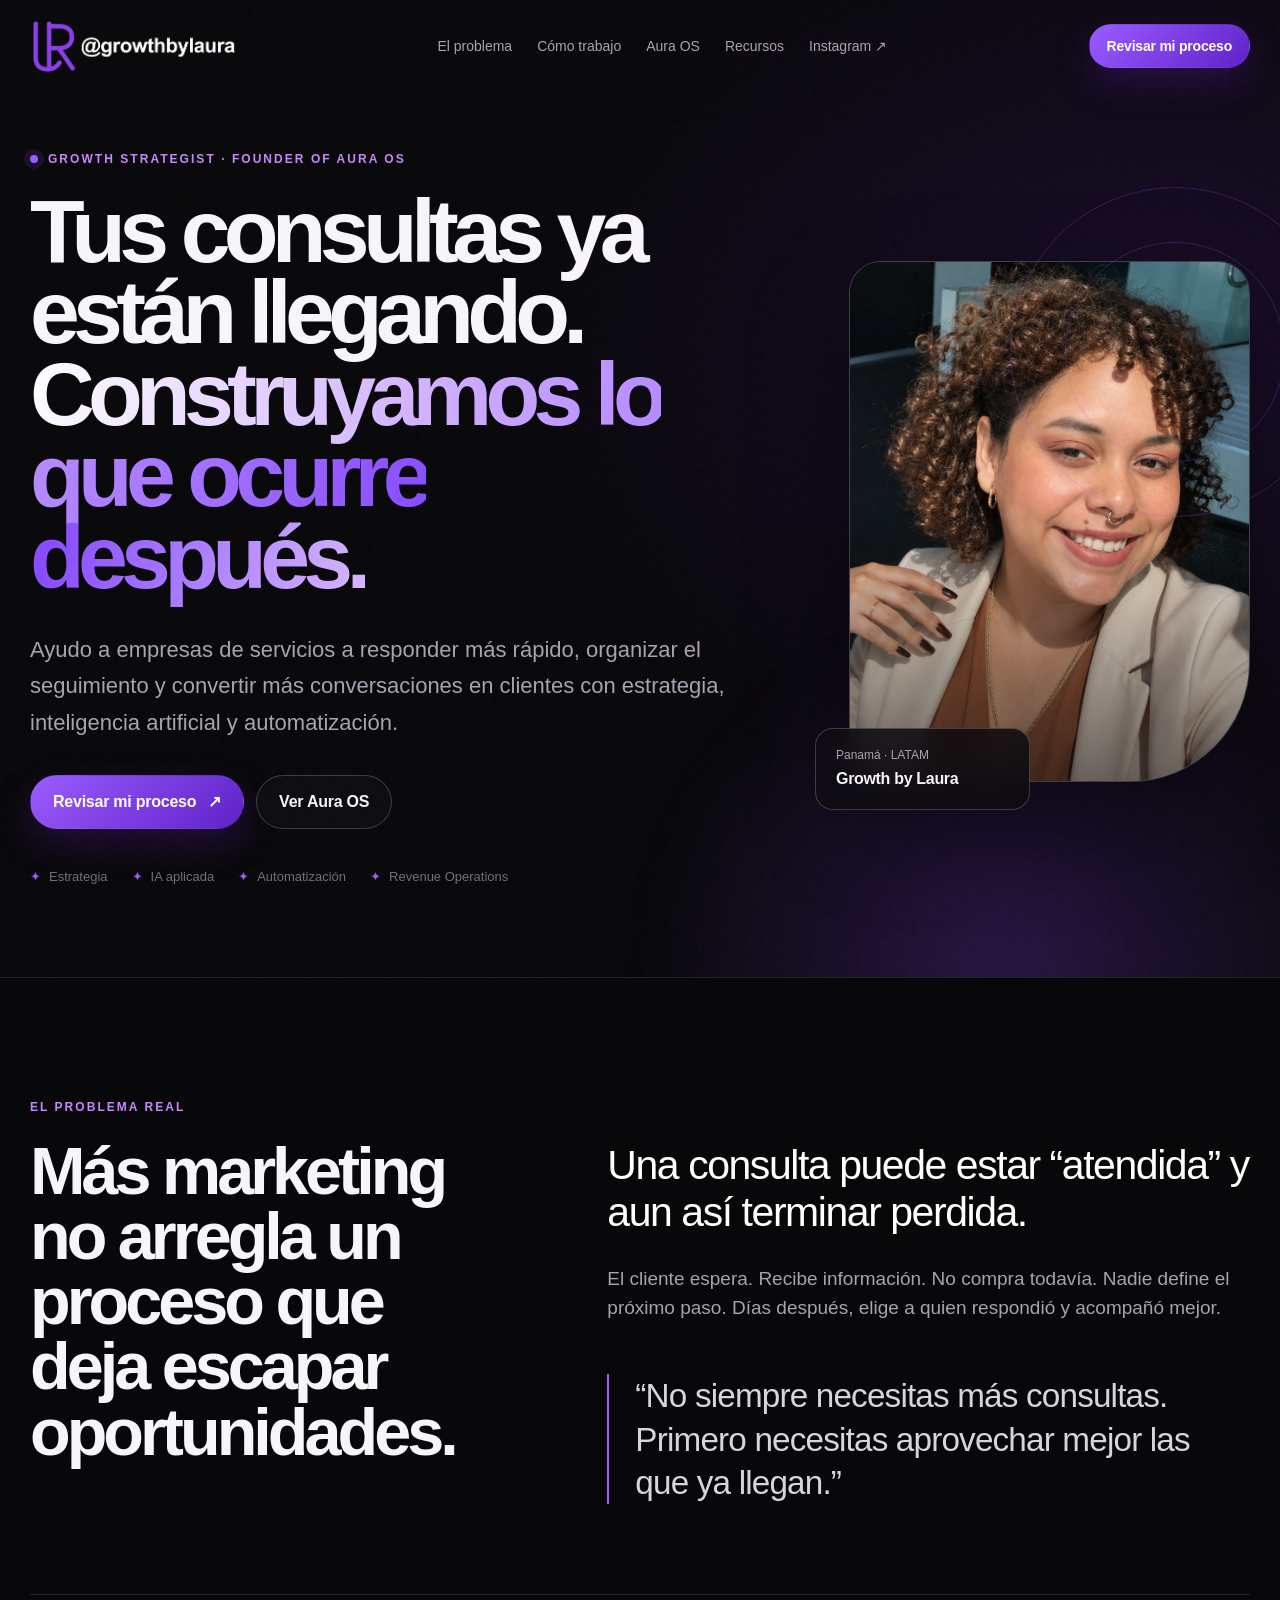
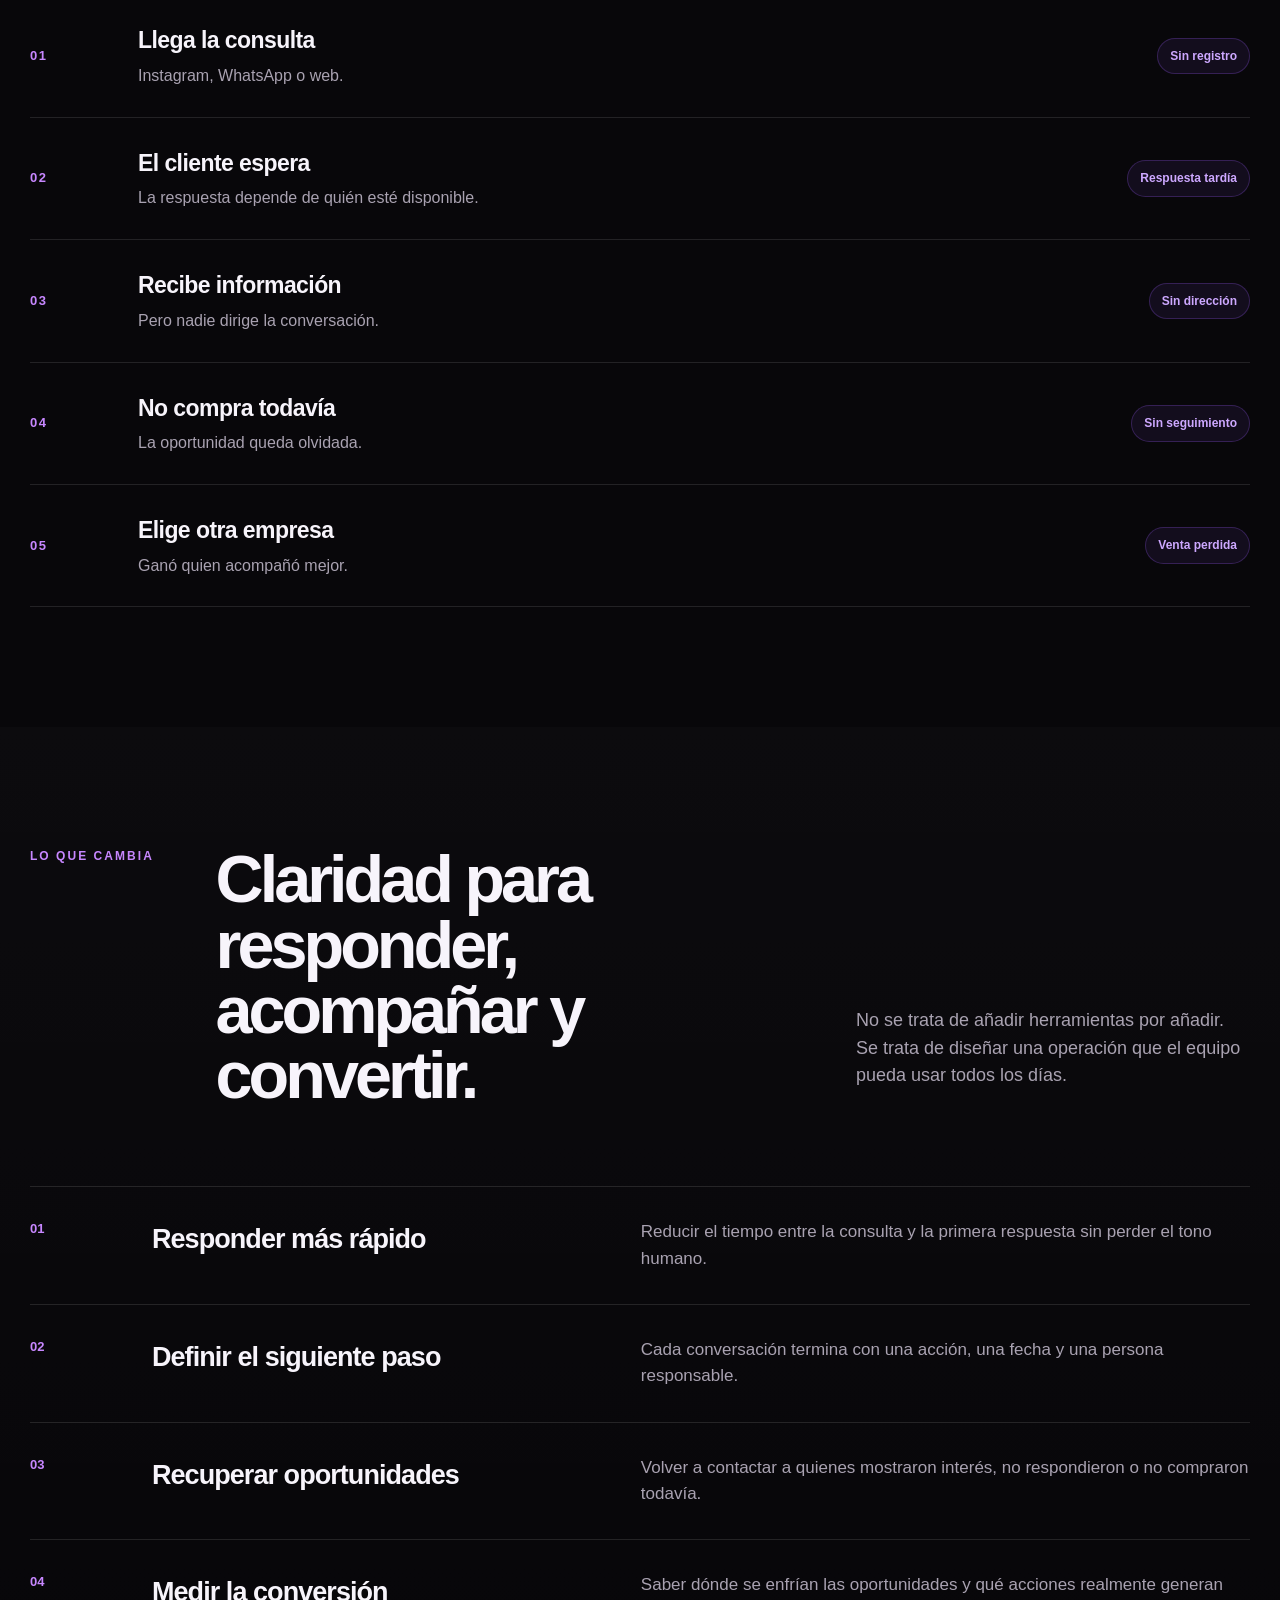
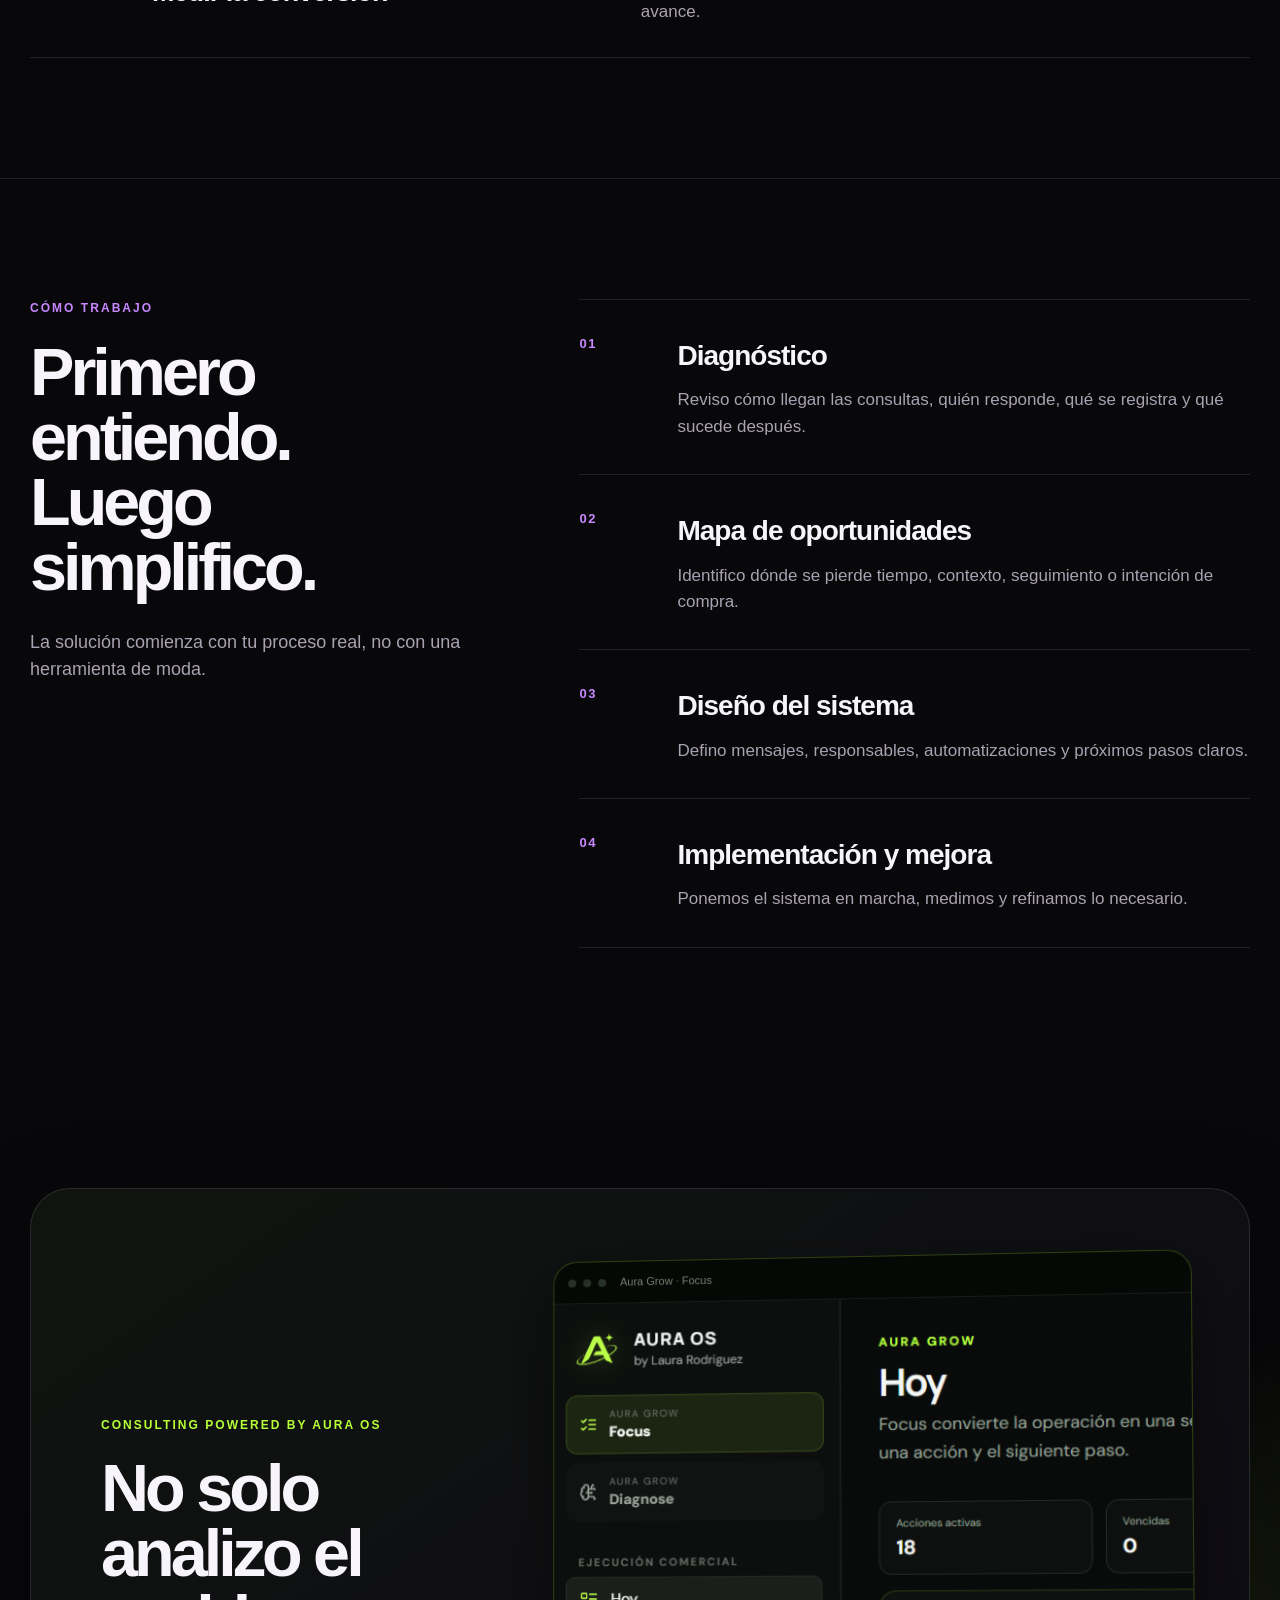
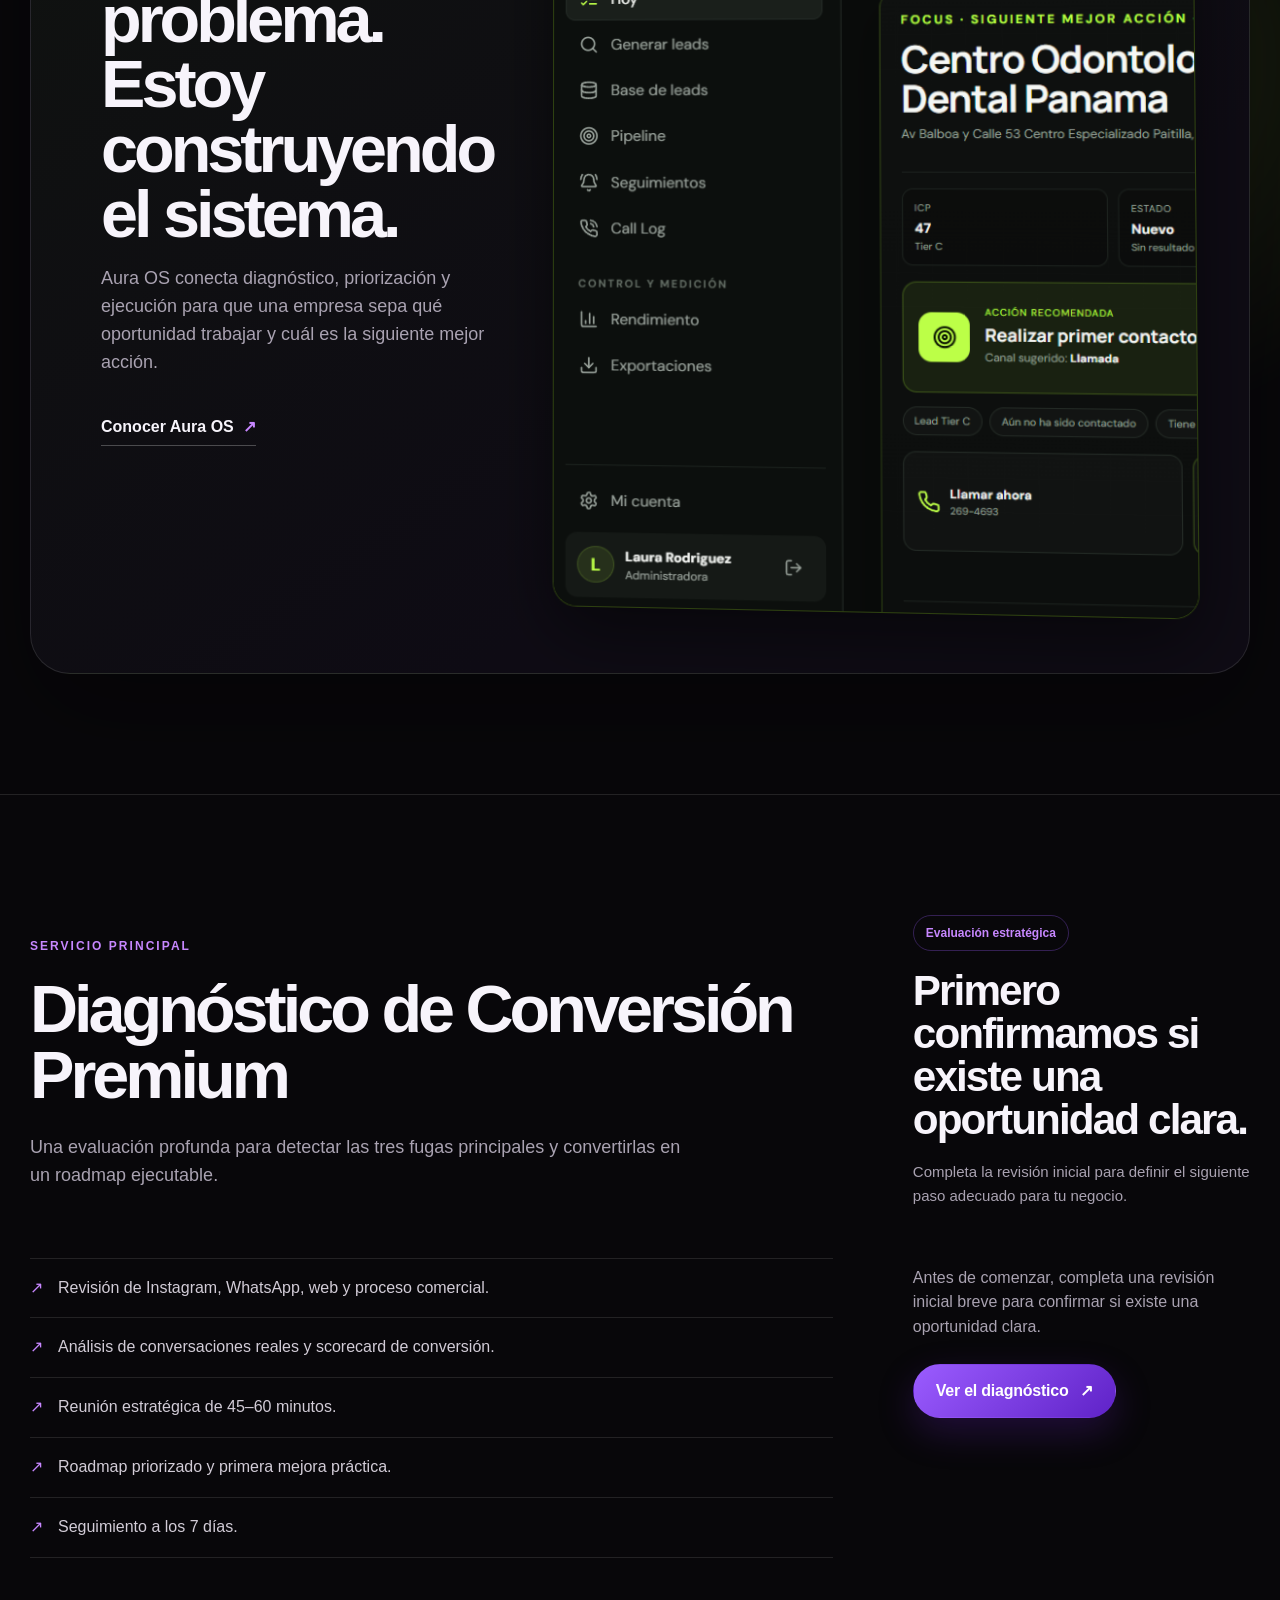
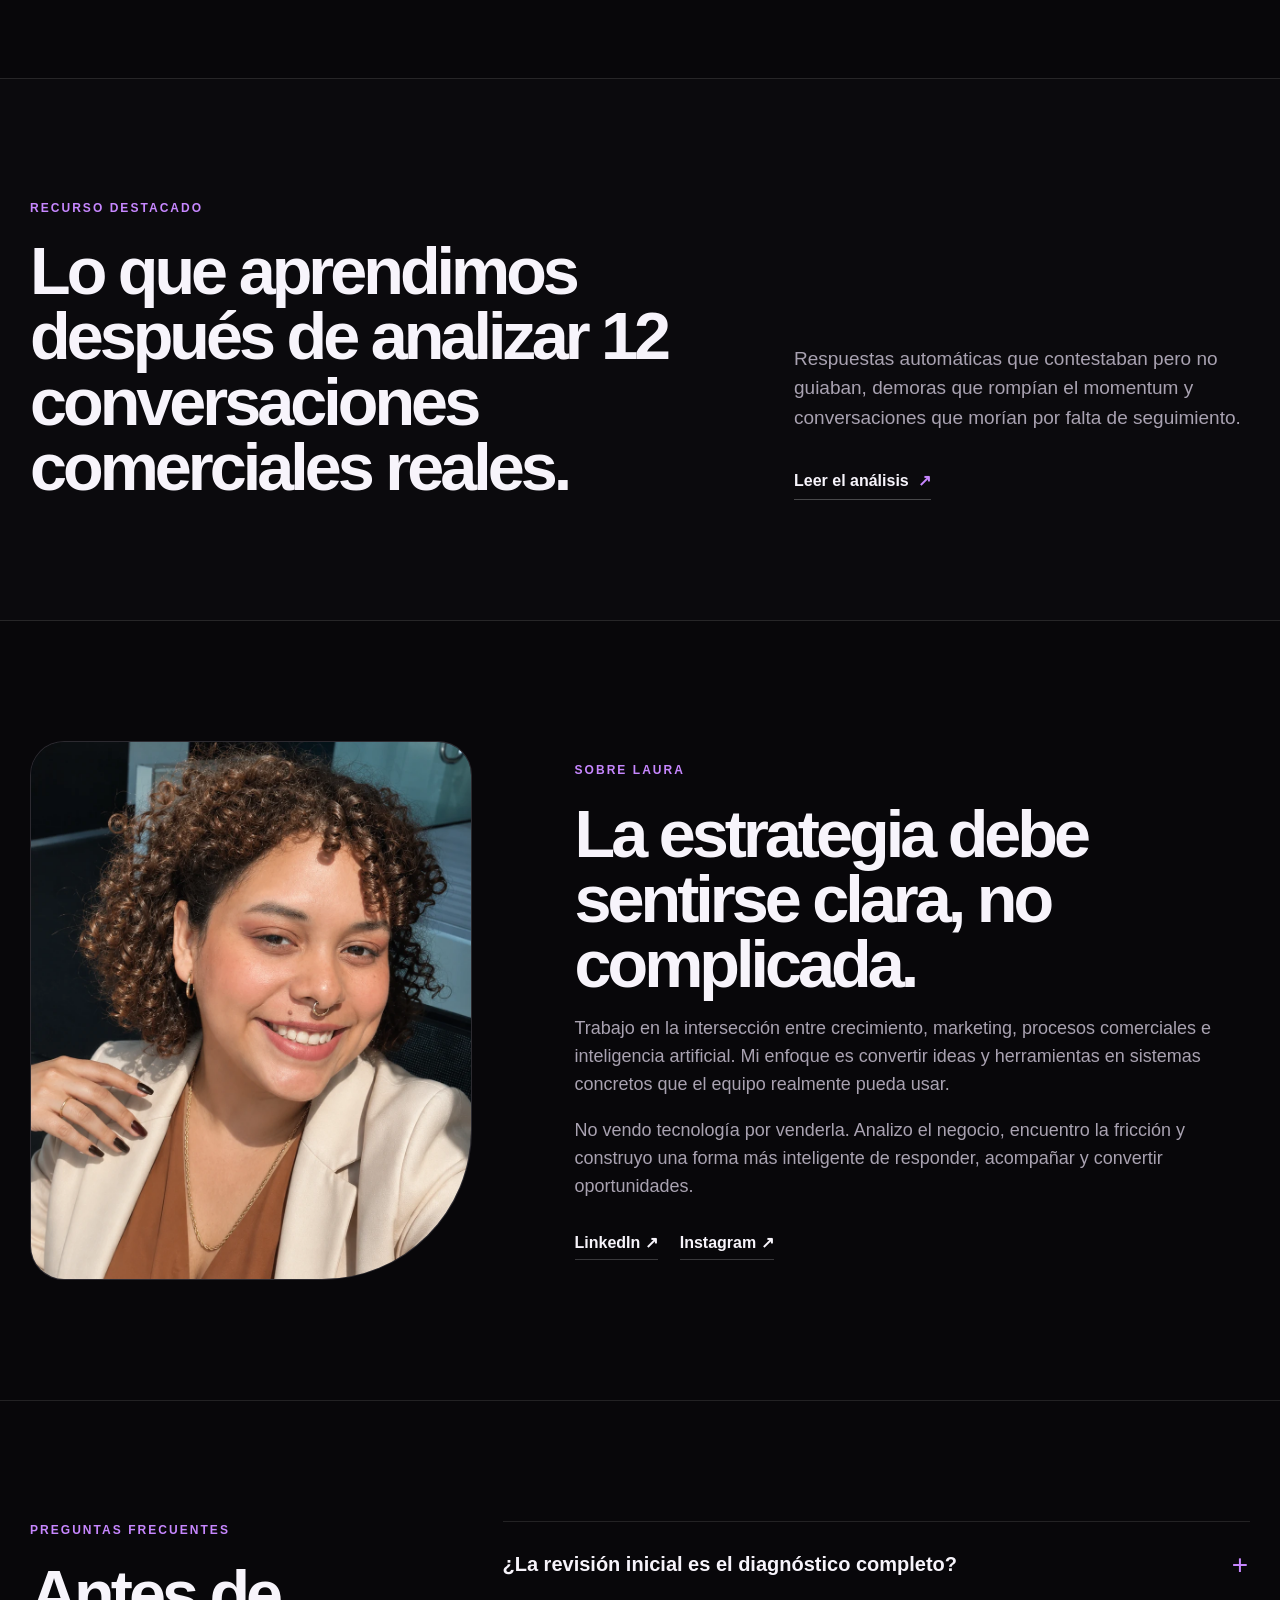
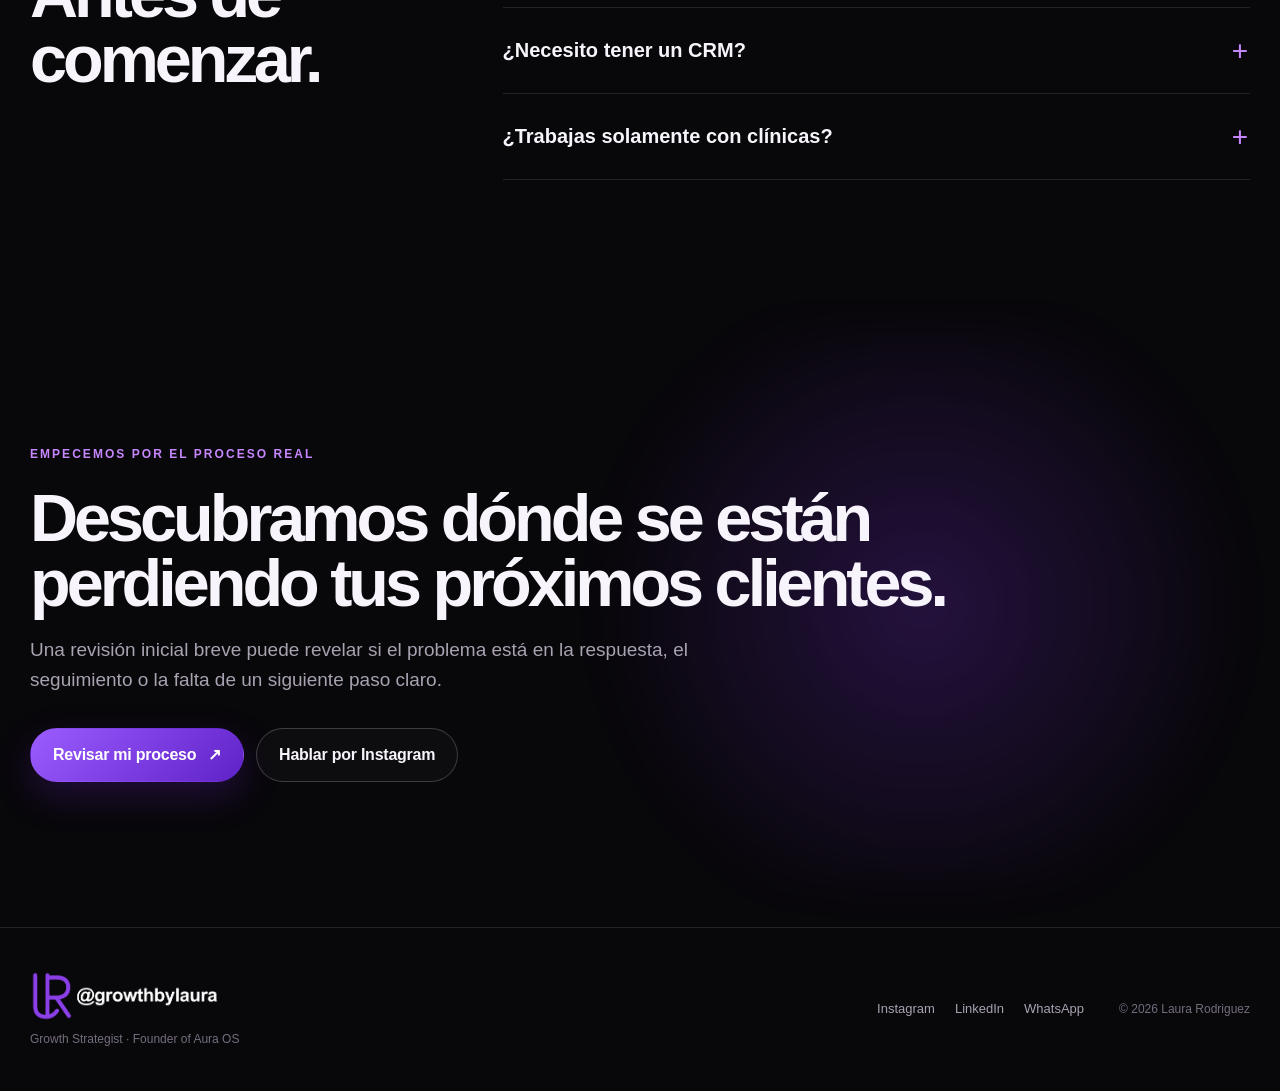
==== commit f7fbb892: "Add files via upload" ====
--- a/index.html
+++ b/index.html
@@ -8,6 +8,9 @@
   <meta name="author" content="Laura Rodriguez">
   <meta name="robots" content="index,follow,max-image-preview:large">
   <link rel="canonical" href="https://laurarodriguez-growth.github.io/">
+  <link rel="icon" href="assets/brand/favicon.ico" sizes="any">
+  <link rel="icon" type="image/png" sizes="32x32" href="assets/brand/lr-monogram-32.png">
+  <link rel="apple-touch-icon" sizes="180x180" href="assets/brand/lr-monogram-180.png">
   <link rel="stylesheet" href="styles.css">
   <meta name="theme-color" content="#08070a">
   <meta property="og:type" content="website">
@@ -92,9 +95,8 @@
 
   <header class="site-header" data-header>
     <div class="wrap header-inner">
-      <a class="brand" href="#top" aria-label="Inicio">
-        <span class="brand-monogram">LR</span>
-        <span class="brand-text">Laura Rodriguez</span>
+      <a class="brand brand-signature" href="#top" aria-label="Growth by Laura — inicio">
+        <img src="assets/brand/lr-signature-light-purple.png" alt="Growth by Laura" width="1673" height="416">
       </a>
 
       <button class="menu-toggle" type="button" aria-expanded="false" aria-controls="main-nav" data-menu-toggle>
@@ -222,10 +224,10 @@
           <h2>Diagnóstico de Conversión Premium</h2>
           <p>Una evaluación profunda para detectar las tres fugas principales y convertirlas en un roadmap ejecutable.</p>
         </div>
-        <div class="offer-price">
-          <span class="launch-pill">Tarifa de lanzamiento</span>
-          <strong>$150</strong>
-          <small>USD · pago único</small>
+        <div class="offer-intro">
+          <span class="launch-pill">Evaluación estratégica</span>
+          <strong>Primero confirmamos si existe una oportunidad clara.</strong>
+          <small>Completa la revisión inicial para definir el siguiente paso adecuado para tu negocio.</small>
         </div>
         <ul class="offer-includes">
           <li>Revisión de Instagram, WhatsApp, web y proceso comercial.</li>
@@ -235,7 +237,7 @@
           <li>Seguimiento a los 7 días.</li>
         </ul>
         <div class="offer-action">
-          <p>Antes de comprar, completa una revisión inicial breve para confirmar si existe una oportunidad clara.</p>
+          <p>Antes de comenzar, completa una revisión inicial breve para confirmar si existe una oportunidad clara.</p>
           <a class="button button-primary" href="diagnostico-de-conversion/">Ver el diagnóstico <span>↗</span></a>
         </div>
       </div>
@@ -310,8 +312,8 @@
 
   <footer class="footer">
     <div class="wrap footer-inner">
-      <div>
-        <strong>Laura Rodriguez</strong>
+      <div class="footer-brand">
+        <img src="assets/brand/lr-signature-light-purple.png" alt="Growth by Laura" width="1673" height="416" loading="lazy">
         <span>Growth Strategist · Founder of Aura OS</span>
       </div>
       <div class="footer-links">
--- a/styles.css
+++ b/styles.css
@@ -47,9 +47,9 @@
 }
 .site-header.scrolled { background: rgba(8,7,10,.8); backdrop-filter: blur(18px); border-bottom: 1px solid var(--line); padding: 10px 0; }
 .header-inner { display: flex; align-items: center; justify-content: space-between; gap: 22px; }
-.brand { display: inline-flex; align-items: center; gap: 11px; font-weight: 760; letter-spacing: -.02em; }
-.brand-monogram { display: grid; place-items: center; width: 38px; height: 38px; border-radius: 12px; border: 1px solid rgba(155,92,255,.5); background: rgba(155,92,255,.12); color: var(--purple-2); font-size: 13px; }
-.brand-text { font-size: 15px; }
+.brand { display: inline-flex; align-items: center; }
+.brand-signature img { width: clamp(156px, 17vw, 208px); height: auto; }
+.brand-signature { flex: 0 0 auto; }
 .main-nav { display: flex; align-items: center; gap: 25px; color: var(--muted); font-size: 14px; }
 .main-nav a { transition: color .2s ease; }
 .main-nav a:hover { color: white; }
@@ -141,10 +141,10 @@
 .offer-section { border-top: 1px solid var(--line); }
 .offer-grid { display: grid; grid-template-columns: 1fr .42fr; gap: 50px 80px; align-items: end; }
 .offer-title p:not(.section-label) { max-width: 660px; margin-top: 26px; color: var(--muted); font-size: 18px; }
-.offer-price { text-align: right; }
+.offer-intro { max-width: 460px; justify-self: end; text-align: left; }
 .launch-pill { display: inline-flex; margin-bottom: 18px; padding: 8px 12px; border: 1px solid rgba(155,92,255,.3); border-radius: 999px; color: var(--purple-2); font-size: 12px; font-weight: 760; }
-.offer-price strong { display: block; font-size: clamp(78px,10vw,136px); line-height: .78; letter-spacing: -.08em; }
-.offer-price small { display: block; margin-top: 18px; color: var(--muted); }
+.offer-intro strong { display: block; max-width: 430px; font-size: clamp(28px,3.3vw,47px); line-height: 1.02; letter-spacing: -.045em; }
+.offer-intro small { display: block; max-width: 420px; margin-top: 18px; color: var(--muted); font-size: 15px; line-height: 1.6; }
 .offer-includes { display: grid; gap: 0; margin: 0; padding: 0; list-style: none; border-top: 1px solid var(--line); }
 .offer-includes li { padding: 17px 0; border-bottom: 1px solid var(--line); color: #d2ccd7; }
 .offer-includes li::before { content: "↗"; display: inline-block; width: 28px; color: var(--purple-2); }
@@ -182,6 +182,7 @@
 .footer { padding: 42px 0; border-top: 1px solid var(--line); }
 .footer-inner { display: grid; grid-template-columns: 1fr auto auto; gap: 35px; align-items: center; }
 .footer-inner > div:first-child { display: grid; }
+.footer-brand img { width: 190px; height: auto; margin-bottom: 8px; }
 .footer-inner span, .footer-inner small { color: var(--muted-2); font-size: 12px; }
 .footer-links { display: flex; gap: 20px; color: var(--muted); font-size: 13px; }
 .footer-links a:hover { color: white; }
@@ -209,7 +210,7 @@
   .outcome-list article { grid-template-columns: 55px 1fr; }
   .outcome-list article p { grid-column: 2; }
   .offer-grid { grid-template-columns: 1fr; }
-  .offer-price { text-align: left; }
+  .offer-intro { justify-self: start; }
   .offer-action { padding-top: 10px; }
   .aura-shell { padding: 35px; border-radius: 30px; }
   .footer-inner { grid-template-columns: 1fr; align-items: start; }
@@ -217,7 +218,7 @@
 
 @media (max-width: 580px) {
   .wrap { width: min(calc(100% - 28px), var(--max)); }
-  .brand-text { font-size: 14px; }
+  .brand-signature img { width: 158px; }
   .hero { padding-bottom: 72px; }
   .hero h1 { font-size: 53px; }
   .hero-lead { font-size: 18px; }
@@ -232,7 +233,6 @@
   .outcome-list article { grid-template-columns: 42px 1fr; gap: 15px; }
   .method-steps li { grid-template-columns: 44px 1fr; gap: 14px; }
   .aura-shell { width: min(calc(100% - 16px), var(--max)); padding: 28px 18px; }
-  .offer-price strong { font-size: 92px; }
   .about-photo { border-radius: 26px 26px 95px 26px; }
   .footer-links { flex-wrap: wrap; }
 }
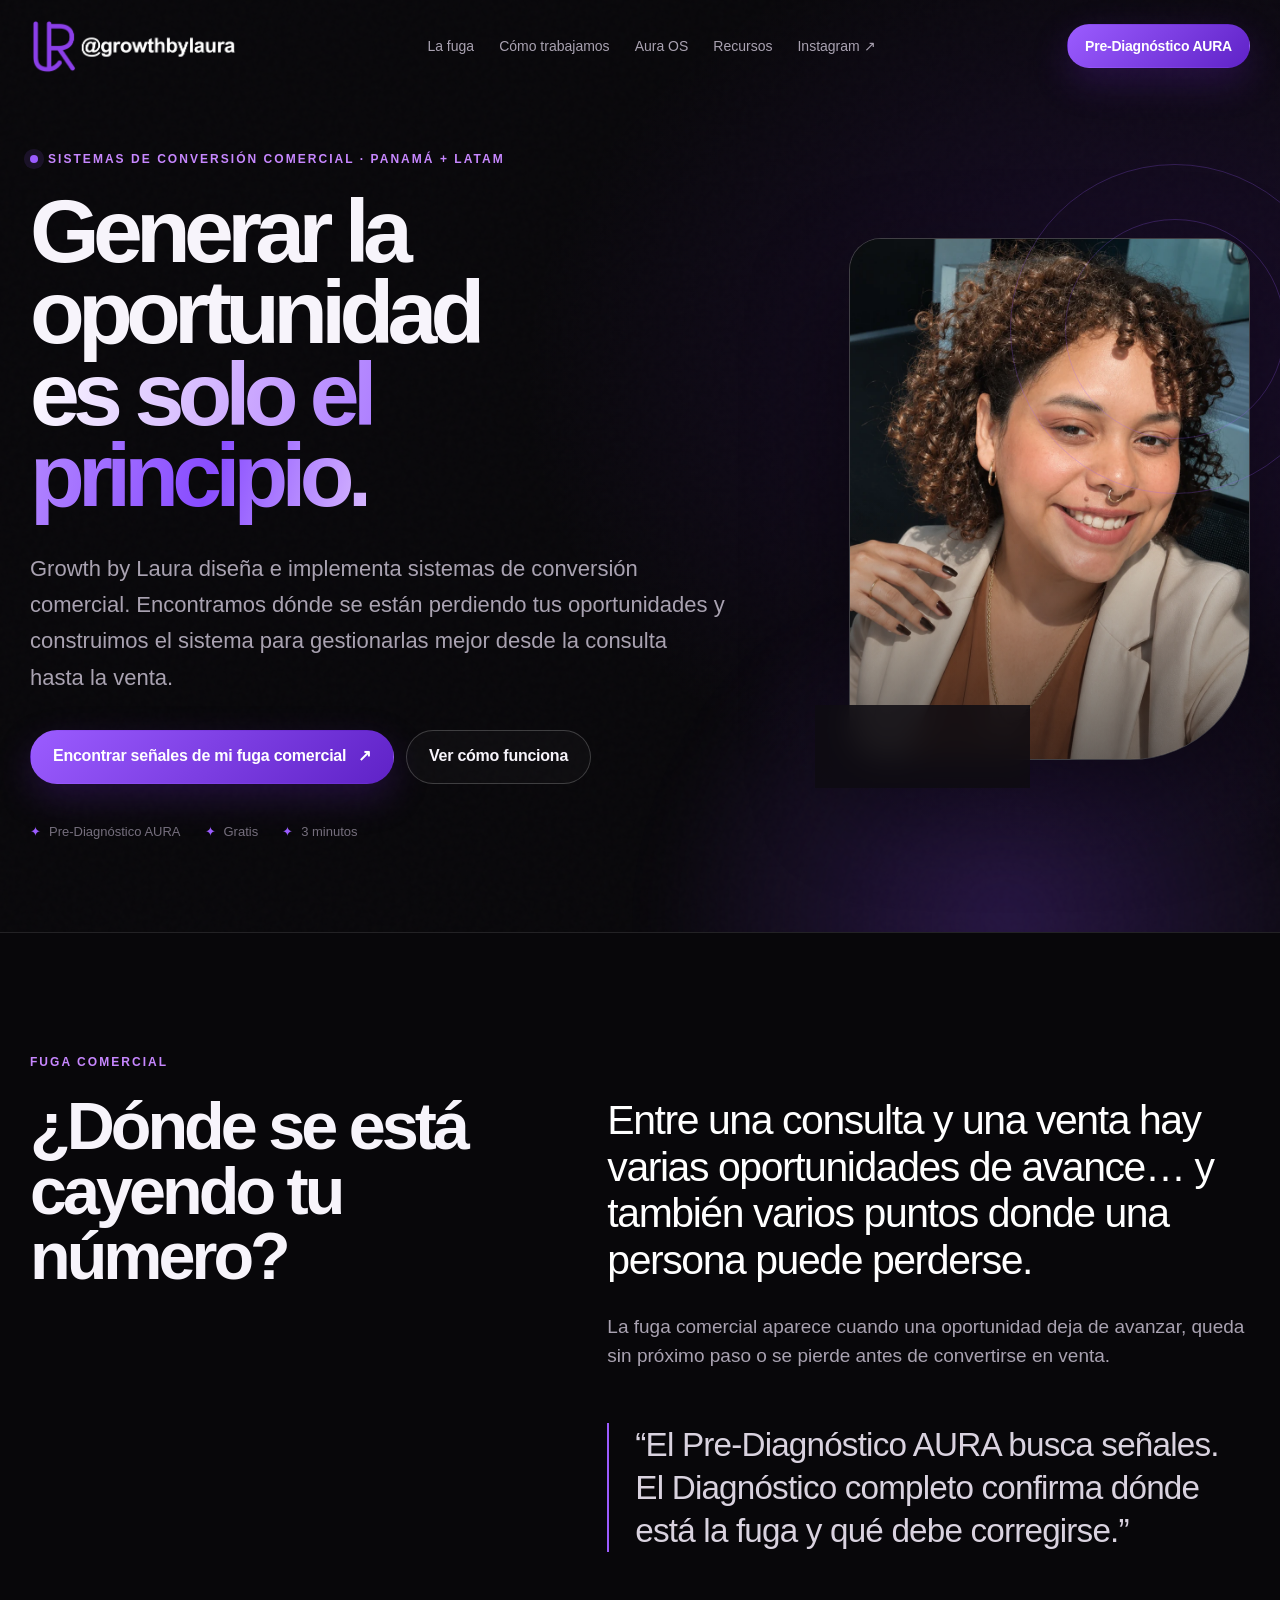
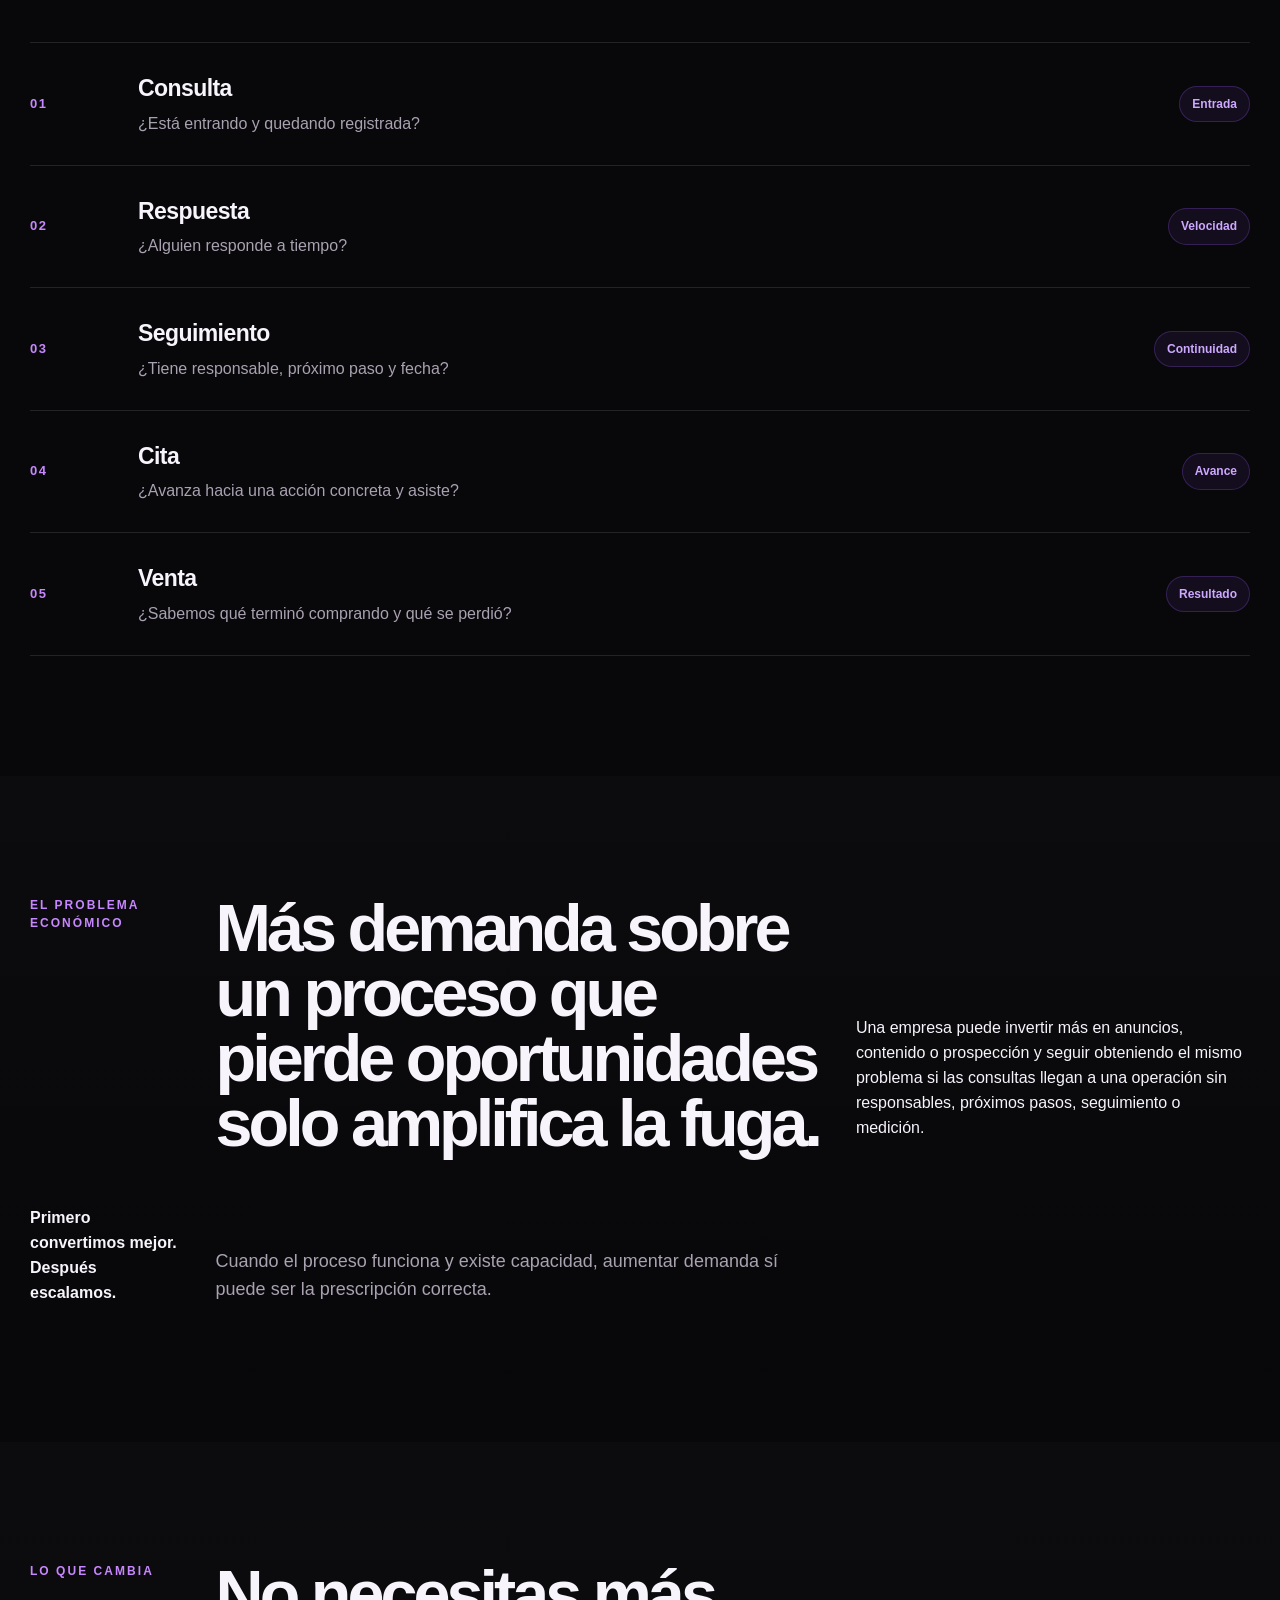
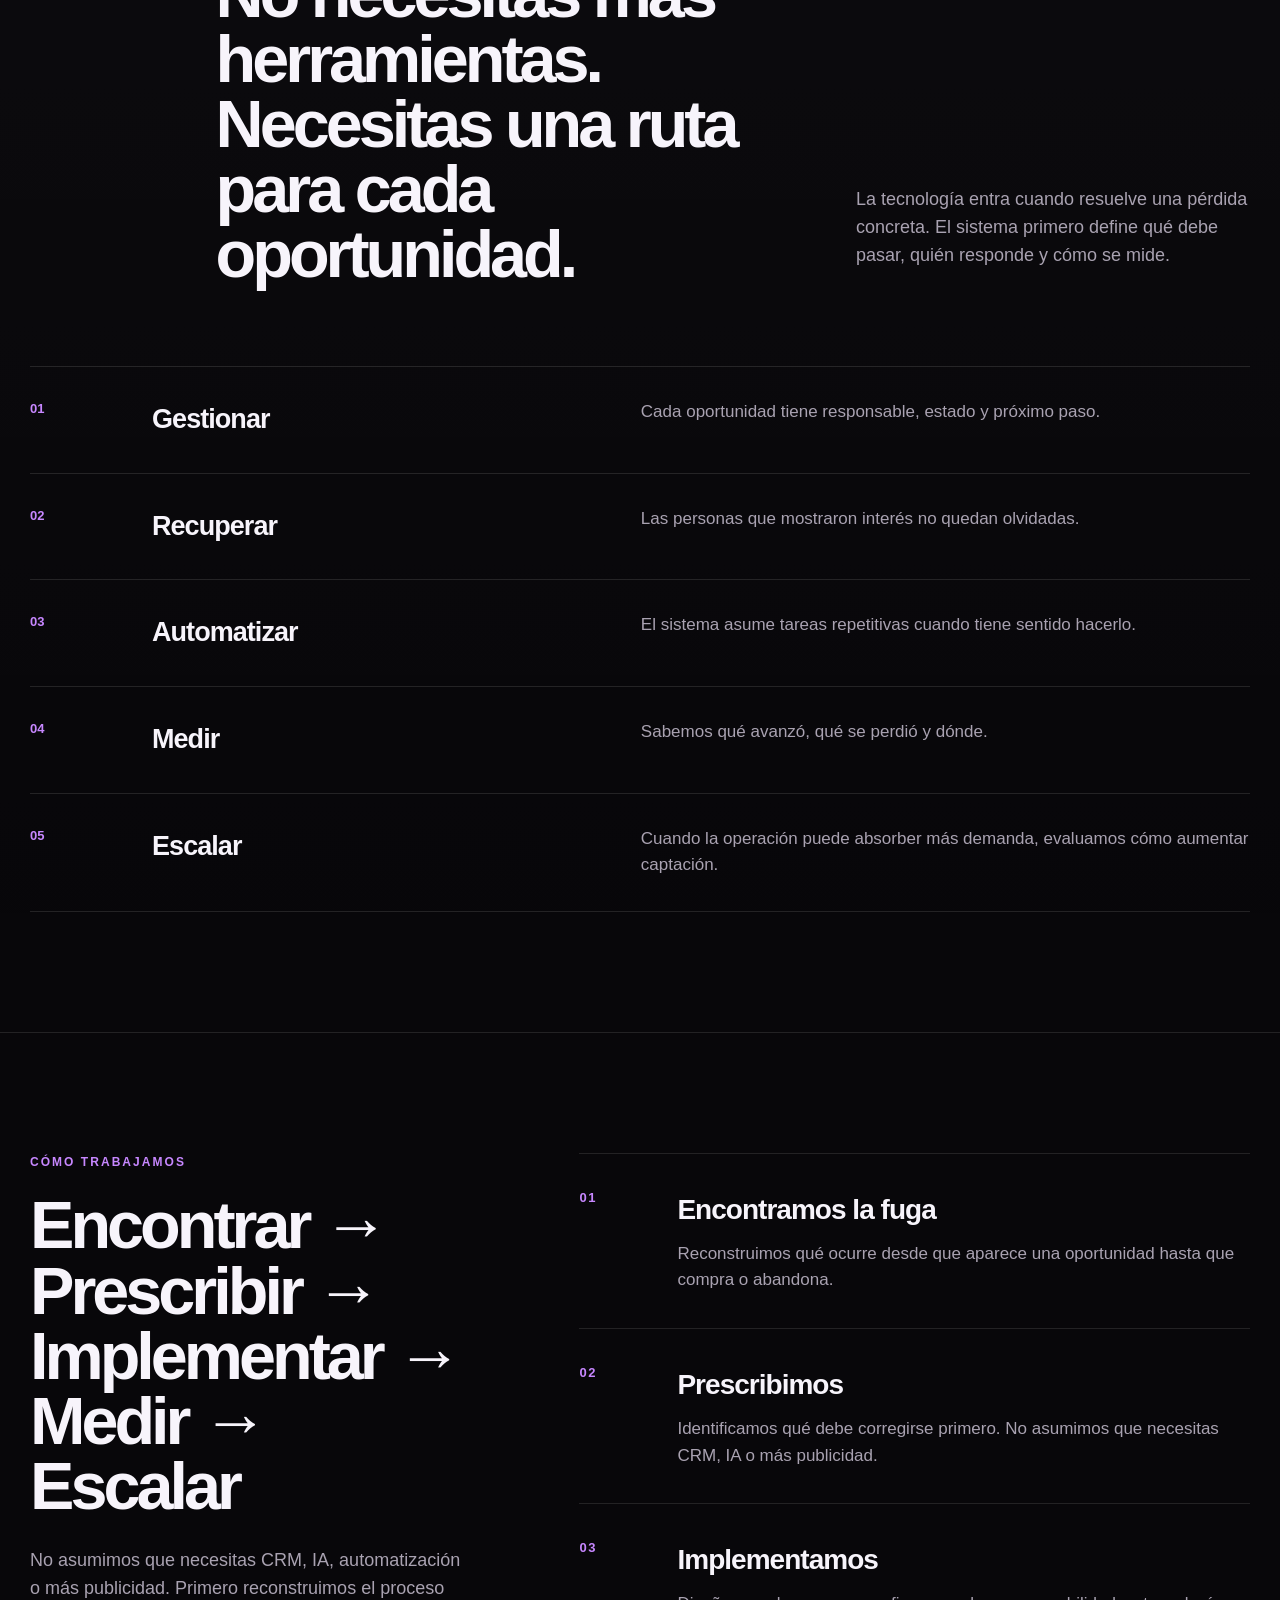
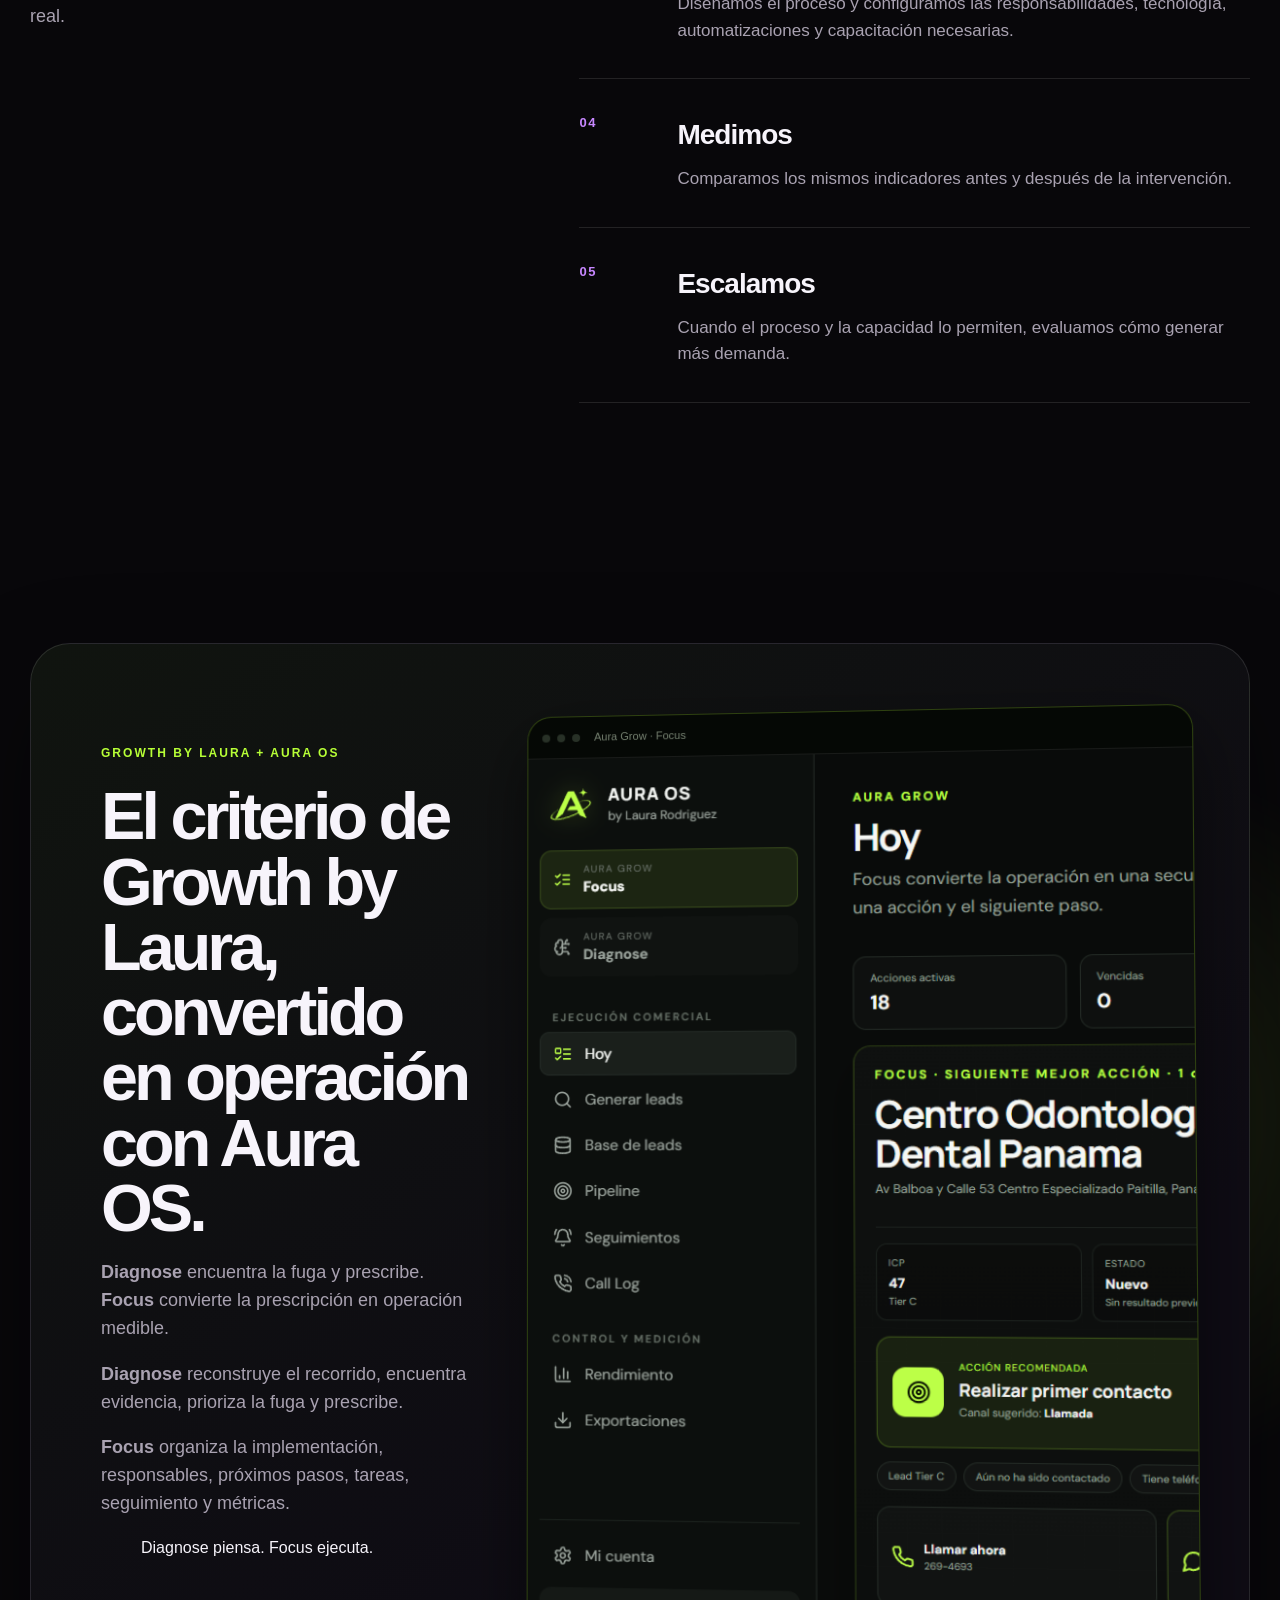
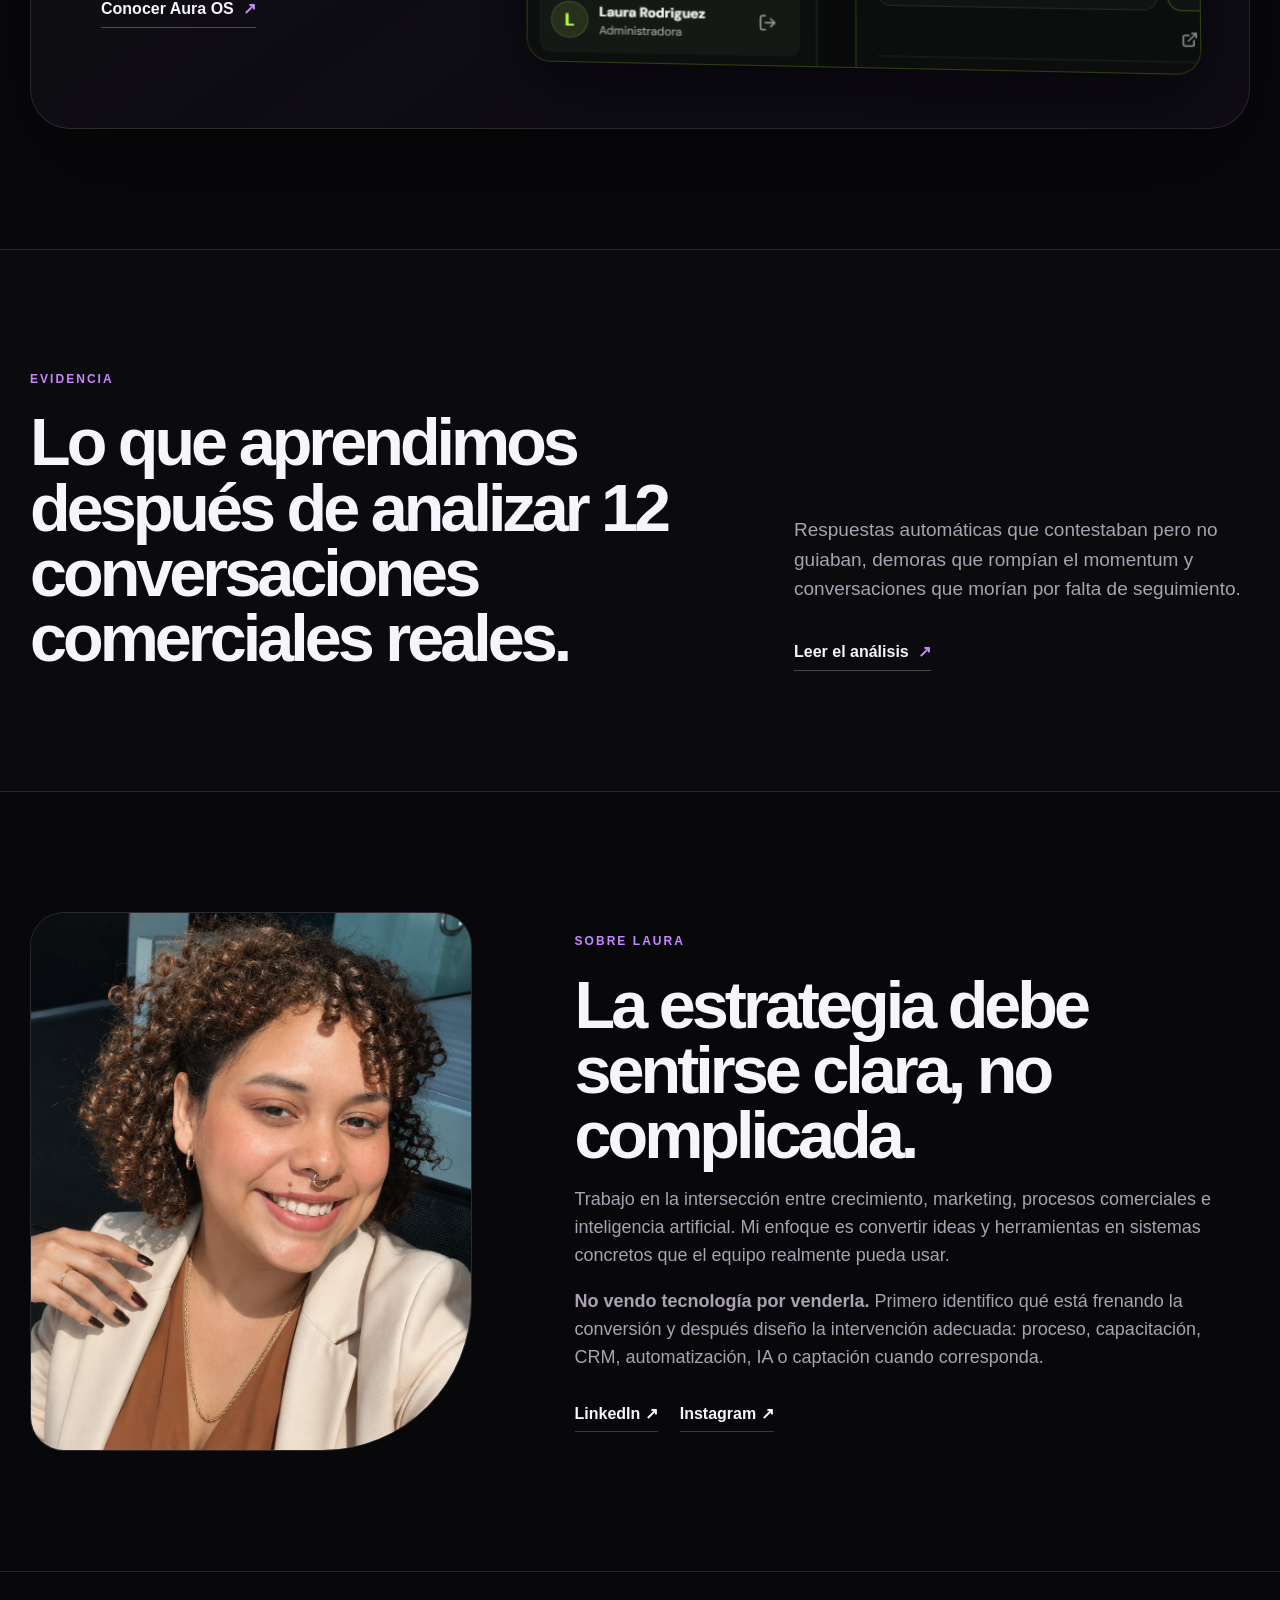
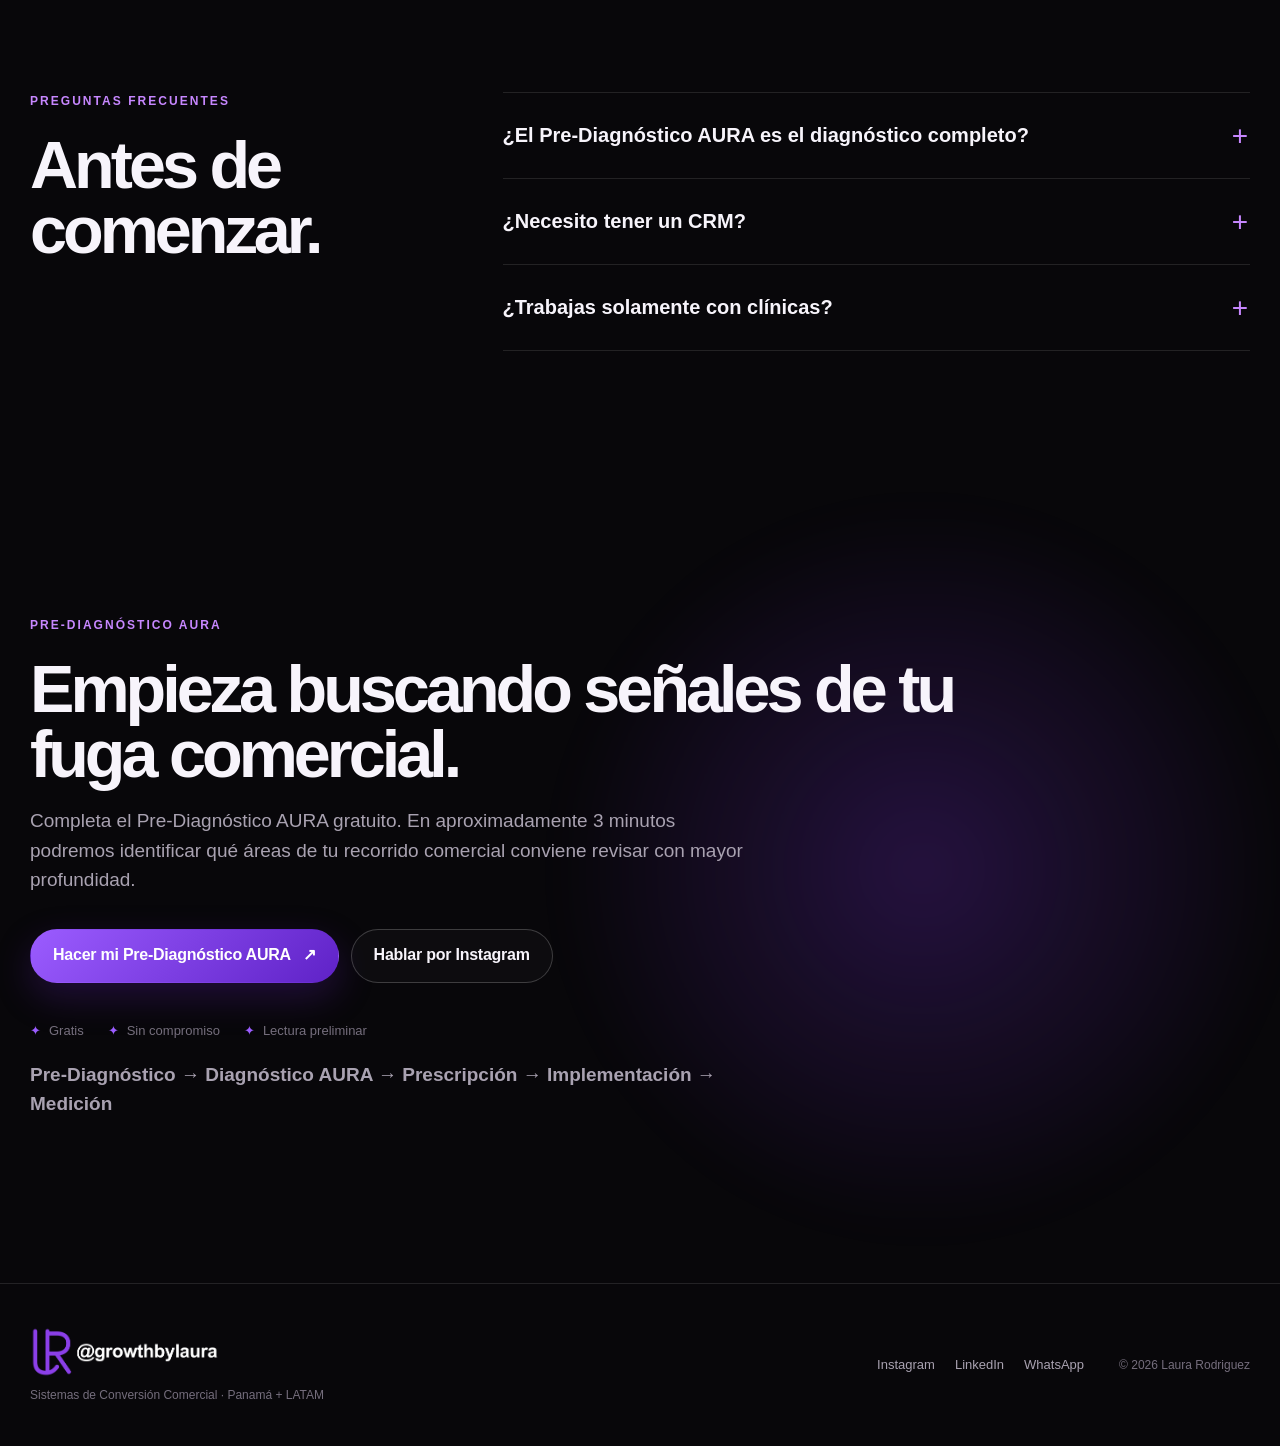
==== commit 058443d6: "prediag" ====
--- a/index.html
+++ b/index.html
@@ -3,8 +3,8 @@
 <head>
   <meta charset="utf-8">
   <meta name="viewport" content="width=device-width, initial-scale=1, viewport-fit=cover">
-  <title>Laura Rodriguez | Growth, IA y automatización en Panamá</title>
-  <meta name="description" content="Laura Rodriguez ayuda a empresas de servicios en Panamá a responder más rápido, organizar el seguimiento y convertir más consultas en clientes mediante estrategia, IA y automatización.">
+  <title>Growth by Laura | Sistemas de Conversión Comercial</title>
+  <meta name="description" content="Growth by Laura diseña e implementa sistemas de conversión comercial para encontrar dónde se pierden oportunidades, prescribir qué corregir y medir el resultado desde la consulta hasta la venta.">
   <meta name="author" content="Laura Rodriguez">
   <meta name="robots" content="index,follow,max-image-preview:large">
   <link rel="canonical" href="https://laurarodriguez-growth.github.io/">
@@ -15,8 +15,8 @@
   <meta name="theme-color" content="#08070a">
   <meta property="og:type" content="website">
   <meta property="og:locale" content="es_PA">
-  <meta property="og:title" content="Laura Rodriguez | Growth, IA y automatización">
-  <meta property="og:description" content="Tus consultas ya están llegando. Construyamos el sistema que convierte lo que ocurre después.">
+  <meta property="og:title" content="Growth by Laura | Sistemas de Conversión Comercial">
+  <meta property="og:description" content="Encontramos dónde una oportunidad deja de avanzar, prescribimos qué corregir y construimos el sistema para gestionarla desde la consulta hasta la venta.">
   <meta property="og:url" content="https://laurarodriguez-growth.github.io/">
   <meta property="og:image" content="https://laurarodriguez-growth.github.io/og-image.jpg">
   <meta name="twitter:card" content="summary_large_image">
@@ -28,7 +28,7 @@
         "@type":"WebSite",
         "@id":"https://laurarodriguez-growth.github.io/#website",
         "url":"https://laurarodriguez-growth.github.io/",
-        "name":"Laura Rodriguez | Growth by Laura",
+        "name":"Growth by Laura",
         "inLanguage":"es-PA"
       },
       {
@@ -43,11 +43,12 @@
           "https://www.instagram.com/growthbylaura/"
         ],
         "knowsAbout":[
+          "Sistemas de conversión comercial",
           "Growth strategy",
-          "Seguimiento de leads",
+          "Revenue Operations",
+          "Seguimiento de oportunidades",
           "Inteligencia artificial aplicada",
           "Automatización comercial",
-          "Sales operations",
           "Customer journey"
         ],
         "address":{"@type":"PostalAddress","addressCountry":"PA"}
@@ -60,10 +61,11 @@
         "founder":{"@id":"https://laurarodriguez-growth.github.io/#laura"},
         "areaServed":["Panamá","LATAM"],
         "serviceType":[
-          "Diagnóstico de conversión",
-          "Optimización del seguimiento de leads",
+          "Sistemas de conversión comercial",
+          "Diagnóstico AURA",
+          "Diseño de procesos comerciales",
           "Automatización comercial",
-          "Diseño de procesos de growth"
+          "Optimización de sistemas existentes"
         ]
       },
       {
@@ -71,18 +73,18 @@
         "mainEntity":[
           {
             "@type":"Question",
-            "name":"¿Qué revisa Laura en un diagnóstico de conversión?",
-            "acceptedAnswer":{"@type":"Answer","text":"Se revisa cómo llegan las consultas, cuánto tarda el equipo en responder, qué información se registra, cómo se define el siguiente paso y qué seguimiento existe hasta la cita o compra."}
+            "name":"¿El Pre-Diagnóstico AURA es el diagnóstico completo?",
+            "acceptedAnswer":{"@type":"Answer","text":"No. El Pre-Diagnóstico AURA es una lectura preliminar de aproximadamente tres minutos que busca señales de fuga comercial. El Diagnóstico AURA completo revisa evidencia real del proceso."}
           },
           {
             "@type":"Question",
-            "name":"¿Necesito tener un CRM para trabajar con Laura?",
-            "acceptedAnswer":{"@type":"Answer","text":"No. El análisis parte de la operación actual del negocio, aunque funcione con WhatsApp, Instagram, hojas de cálculo o un CRM existente."}
+            "name":"¿Necesito tener un CRM para trabajar con Growth by Laura?",
+            "acceptedAnswer":{"@type":"Answer","text":"No. La intervención parte del proceso real del negocio y la tecnología se prescribe solamente cuando el diagnóstico demuestra que es necesaria."}
           },
           {
             "@type":"Question",
-            "name":"¿Cuál es la diferencia entre la revisión inicial y el diagnóstico premium?",
-            "acceptedAnswer":{"@type":"Answer","text":"La revisión inicial es breve y sirve para confirmar si existe una oportunidad clara. El diagnóstico premium incluye análisis detallado, reunión estratégica, roadmap priorizado y seguimiento."}
+            "name":"¿Growth by Laura solo trabaja seguimiento y automatización?",
+            "acceptedAnswer":{"@type":"Answer","text":"No. Growth by Laura diseña sistemas de conversión comercial desde la consulta hasta la venta. La intervención puede incluir proceso, capacitación, CRM, automatización, inteligencia artificial o captación cuando corresponda."}
           }
         ]
       }
@@ -105,14 +107,14 @@
       </button>
 
       <nav class="main-nav" id="main-nav" data-nav>
-        <a href="#problema">El problema</a>
-        <a href="#metodo">Cómo trabajo</a>
+        <a href="#problema">La fuga</a>
+        <a href="#metodo">Cómo trabajamos</a>
         <a href="#aura">Aura OS</a>
         <a href="recursos/analisis-12-conversaciones-comerciales/">Recursos</a>
         <a href="https://www.instagram.com/growthbylaura/" target="_blank" rel="noopener">Instagram ↗</a>
       </nav>
 
-      <a class="button button-small button-primary header-cta" href="diagnostico-de-conversion/">Revisar mi proceso</a>
+      <a class="button button-small button-primary header-cta" href="diagnostico.html">Pre-Diagnóstico AURA</a>
     </div>
   </header>
 
@@ -121,15 +123,17 @@
       <div class="hero-noise" aria-hidden="true"></div>
       <div class="wrap hero-grid">
         <div class="hero-copy">
-          <p class="overline"><span></span> Growth Strategist · Founder of Aura OS</p>
-          <h1>Tus consultas ya están llegando.<br><em>Construyamos lo que ocurre después.</em></h1>
-          <p class="hero-lead">Ayudo a empresas de servicios a responder más rápido, organizar el seguimiento y convertir más conversaciones en clientes con estrategia, inteligencia artificial y automatización.</p>
+          <p class="overline"><span></span> SISTEMAS DE CONVERSIÓN COMERCIAL · PANAMÁ + LATAM</p>
+          <h1>Generar la oportunidad<br><em>es solo el principio.</em></h1>
+          <p class="hero-lead">Growth by Laura diseña e implementa sistemas de conversión comercial. Encontramos dónde se están perdiendo tus oportunidades y construimos el sistema para gestionarlas mejor desde la consulta hasta la venta.</p>
+
           <div class="hero-actions">
-            <a class="button button-primary" href="diagnostico-de-conversion/">Revisar mi proceso <span>↗</span></a>
-            <a class="button button-ghost" href="#aura">Ver Aura OS</a>
-          </div>
-          <div class="hero-meta" aria-label="Áreas de especialidad">
-            <span>Estrategia</span><span>IA aplicada</span><span>Automatización</span><span>Revenue Operations</span>
+            <a class="button button-primary" href="diagnostico.html">Encontrar señales de mi fuga comercial <span>↗</span></a>
+            <a class="button button-ghost" href="#metodo">Ver cómo funciona</a>
+          </div>
+
+          <div class="hero-meta" aria-label="Información del Pre-Diagnóstico">
+            <span>Pre-Diagnóstico AURA</span><span>Gratis</span><span>3 minutos</span>
           </div>
         </div>
 
@@ -150,38 +154,51 @@
     <section class="manifesto" id="problema">
       <div class="wrap manifesto-grid">
         <div class="manifesto-sticky">
-          <p class="section-label">El problema real</p>
-          <h2>Más marketing no arregla un proceso que deja escapar oportunidades.</h2>
+          <p class="section-label">Fuga comercial</p>
+          <h2>¿Dónde se está cayendo tu número?</h2>
         </div>
         <div class="manifesto-copy">
-          <p class="large-copy">Una consulta puede estar “atendida” y aun así terminar perdida.</p>
-          <p>El cliente espera. Recibe información. No compra todavía. Nadie define el próximo paso. Días después, elige a quien respondió y acompañó mejor.</p>
-          <blockquote>“No siempre necesitas más consultas. Primero necesitas aprovechar mejor las que ya llegan.”</blockquote>
-        </div>
-      </div>
-
-      <div class="wrap journey" aria-label="Dónde se pierde una venta">
-        <article><span>01</span><div><strong>Llega la consulta</strong><p>Instagram, WhatsApp o web.</p></div><b>Sin registro</b></article>
-        <article><span>02</span><div><strong>El cliente espera</strong><p>La respuesta depende de quién esté disponible.</p></div><b>Respuesta tardía</b></article>
-        <article><span>03</span><div><strong>Recibe información</strong><p>Pero nadie dirige la conversación.</p></div><b>Sin dirección</b></article>
-        <article><span>04</span><div><strong>No compra todavía</strong><p>La oportunidad queda olvidada.</p></div><b>Sin seguimiento</b></article>
-        <article><span>05</span><div><strong>Elige otra empresa</strong><p>Ganó quien acompañó mejor.</p></div><b>Venta perdida</b></article>
+          <p class="large-copy">Entre una consulta y una venta hay varias oportunidades de avance… y también varios puntos donde una persona puede perderse.</p>
+          <p>La fuga comercial aparece cuando una oportunidad deja de avanzar, queda sin próximo paso o se pierde antes de convertirse en venta.</p>
+          <blockquote>“El Pre-Diagnóstico AURA busca señales. El Diagnóstico completo confirma dónde está la fuga y qué debe corregirse.”</blockquote>
+        </div>
+      </div>
+
+      <div class="wrap journey" aria-label="Recorrido de conversión comercial">
+        <article><span>01</span><div><strong>Consulta</strong><p>¿Está entrando y quedando registrada?</p></div><b>Entrada</b></article>
+        <article><span>02</span><div><strong>Respuesta</strong><p>¿Alguien responde a tiempo?</p></div><b>Velocidad</b></article>
+        <article><span>03</span><div><strong>Seguimiento</strong><p>¿Tiene responsable, próximo paso y fecha?</p></div><b>Continuidad</b></article>
+        <article><span>04</span><div><strong>Cita</strong><p>¿Avanza hacia una acción concreta y asiste?</p></div><b>Avance</b></article>
+        <article><span>05</span><div><strong>Venta</strong><p>¿Sabemos qué terminó comprando y qué se perdió?</p></div><b>Resultado</b></article>
       </div>
     </section>
 
     <section class="outcomes">
       <div class="wrap">
         <div class="section-heading wide">
+          <p class="section-label">El problema económico</p>
+          <h2>Más demanda sobre un proceso que pierde oportunidades solo amplifica la fuga.</h2>
+          <p>Una empresa puede invertir más en anuncios, contenido o prospección y seguir obteniendo el mismo problema si las consultas llegan a una operación sin responsables, próximos pasos, seguimiento o medición.</p>
+          <p><strong>Primero convertimos mejor. Después escalamos.</strong></p>
+          <p>Cuando el proceso funciona y existe capacidad, aumentar demanda sí puede ser la prescripción correcta.</p>
+        </div>
+      </div>
+    </section>
+
+    <section class="outcomes" id="servicios">
+      <div class="wrap">
+        <div class="section-heading wide">
           <p class="section-label">Lo que cambia</p>
-          <h2>Claridad para responder, acompañar y convertir.</h2>
-          <p>No se trata de añadir herramientas por añadir. Se trata de diseñar una operación que el equipo pueda usar todos los días.</p>
+          <h2>No necesitas más herramientas. Necesitas una ruta para cada oportunidad.</h2>
+          <p>La tecnología entra cuando resuelve una pérdida concreta. El sistema primero define qué debe pasar, quién responde y cómo se mide.</p>
         </div>
 
         <div class="outcome-list">
-          <article><span>01</span><h3>Responder más rápido</h3><p>Reducir el tiempo entre la consulta y la primera respuesta sin perder el tono humano.</p></article>
-          <article><span>02</span><h3>Definir el siguiente paso</h3><p>Cada conversación termina con una acción, una fecha y una persona responsable.</p></article>
-          <article><span>03</span><h3>Recuperar oportunidades</h3><p>Volver a contactar a quienes mostraron interés, no respondieron o no compraron todavía.</p></article>
-          <article><span>04</span><h3>Medir la conversión</h3><p>Saber dónde se enfrían las oportunidades y qué acciones realmente generan avance.</p></article>
+          <article><span>01</span><h3>Gestionar</h3><p>Cada oportunidad tiene responsable, estado y próximo paso.</p></article>
+          <article><span>02</span><h3>Recuperar</h3><p>Las personas que mostraron interés no quedan olvidadas.</p></article>
+          <article><span>03</span><h3>Automatizar</h3><p>El sistema asume tareas repetitivas cuando tiene sentido hacerlo.</p></article>
+          <article><span>04</span><h3>Medir</h3><p>Sabemos qué avanzó, qué se perdió y dónde.</p></article>
+          <article><span>05</span><h3>Escalar</h3><p>Cuando la operación puede absorber más demanda, evaluamos cómo aumentar captación.</p></article>
         </div>
       </div>
     </section>
@@ -189,15 +206,17 @@
     <section class="method" id="metodo">
       <div class="wrap method-grid">
         <div class="method-intro">
-          <p class="section-label">Cómo trabajo</p>
-          <h2>Primero entiendo.<br>Luego simplifico.</h2>
-          <p>La solución comienza con tu proceso real, no con una herramienta de moda.</p>
-        </div>
+          <p class="section-label">Cómo trabajamos</p>
+          <h2>Encontrar → Prescribir → Implementar → Medir → Escalar</h2>
+          <p>No asumimos que necesitas CRM, IA, automatización o más publicidad. Primero reconstruimos el proceso real.</p>
+        </div>
+
         <ol class="method-steps">
-          <li><span>01</span><div><h3>Diagnóstico</h3><p>Reviso cómo llegan las consultas, quién responde, qué se registra y qué sucede después.</p></div></li>
-          <li><span>02</span><div><h3>Mapa de oportunidades</h3><p>Identifico dónde se pierde tiempo, contexto, seguimiento o intención de compra.</p></div></li>
-          <li><span>03</span><div><h3>Diseño del sistema</h3><p>Defino mensajes, responsables, automatizaciones y próximos pasos claros.</p></div></li>
-          <li><span>04</span><div><h3>Implementación y mejora</h3><p>Ponemos el sistema en marcha, medimos y refinamos lo necesario.</p></div></li>
+          <li><span>01</span><div><h3>Encontramos la fuga</h3><p>Reconstruimos qué ocurre desde que aparece una oportunidad hasta que compra o abandona.</p></div></li>
+          <li><span>02</span><div><h3>Prescribimos</h3><p>Identificamos qué debe corregirse primero. No asumimos que necesitas CRM, IA o más publicidad.</p></div></li>
+          <li><span>03</span><div><h3>Implementamos</h3><p>Diseñamos el proceso y configuramos las responsabilidades, tecnología, automatizaciones y capacitación necesarias.</p></div></li>
+          <li><span>04</span><div><h3>Medimos</h3><p>Comparamos los mismos indicadores antes y después de la intervención.</p></div></li>
+          <li><span>05</span><div><h3>Escalamos</h3><p>Cuando el proceso y la capacidad lo permiten, evaluamos cómo generar más demanda.</p></div></li>
         </ol>
       </div>
     </section>
@@ -205,11 +224,15 @@
     <section class="aura" id="aura">
       <div class="wrap aura-shell">
         <div class="aura-copy">
-          <p class="section-label lime">Consulting powered by Aura OS</p>
-          <h2>No solo analizo el problema.<br>Estoy construyendo el sistema.</h2>
-          <p>Aura OS conecta diagnóstico, priorización y ejecución para que una empresa sepa qué oportunidad trabajar y cuál es la siguiente mejor acción.</p>
+          <p class="section-label lime">Growth by Laura + Aura OS</p>
+          <h2>El criterio de Growth by Laura, convertido en operación con Aura OS.</h2>
+          <p><strong>Diagnose</strong> encuentra la fuga y prescribe. <strong>Focus</strong> convierte la prescripción en operación medible.</p>
+          <p><strong>Diagnose</strong> reconstruye el recorrido, encuentra evidencia, prioriza la fuga y prescribe.</p>
+          <p><strong>Focus</strong> organiza la implementación, responsables, próximos pasos, tareas, seguimiento y métricas.</p>
+          <blockquote>Diagnose piensa. Focus ejecuta.</blockquote>
           <a class="text-link" href="aura-os/">Conocer Aura OS <span>↗</span></a>
         </div>
+
         <div class="aura-window">
           <div class="window-bar"><i></i><i></i><i></i><span>Aura Grow · Focus</span></div>
           <img src="assets/aura-focus.png" alt="Interfaz de Aura Grow Focus mostrando la siguiente mejor acción para un lead" width="1200" height="900" loading="lazy">
@@ -217,36 +240,10 @@
       </div>
     </section>
 
-    <section class="offer-section">
-      <div class="wrap offer-grid">
-        <div class="offer-title">
-          <p class="section-label">Servicio principal</p>
-          <h2>Diagnóstico de Conversión Premium</h2>
-          <p>Una evaluación profunda para detectar las tres fugas principales y convertirlas en un roadmap ejecutable.</p>
-        </div>
-        <div class="offer-intro">
-          <span class="launch-pill">Evaluación estratégica</span>
-          <strong>Primero confirmamos si existe una oportunidad clara.</strong>
-          <small>Completa la revisión inicial para definir el siguiente paso adecuado para tu negocio.</small>
-        </div>
-        <ul class="offer-includes">
-          <li>Revisión de Instagram, WhatsApp, web y proceso comercial.</li>
-          <li>Análisis de conversaciones reales y scorecard de conversión.</li>
-          <li>Reunión estratégica de 45–60 minutos.</li>
-          <li>Roadmap priorizado y primera mejora práctica.</li>
-          <li>Seguimiento a los 7 días.</li>
-        </ul>
-        <div class="offer-action">
-          <p>Antes de comenzar, completa una revisión inicial breve para confirmar si existe una oportunidad clara.</p>
-          <a class="button button-primary" href="diagnostico-de-conversion/">Ver el diagnóstico <span>↗</span></a>
-        </div>
-      </div>
-    </section>
-
     <section class="resource-section">
       <div class="wrap resource-grid">
         <div>
-          <p class="section-label">Recurso destacado</p>
+          <p class="section-label">Evidencia</p>
           <h2>Lo que aprendimos después de analizar 12 conversaciones comerciales reales.</h2>
         </div>
         <div class="resource-summary">
@@ -256,16 +253,17 @@
       </div>
     </section>
 
-    <section class="about">
+    <section class="about" id="sobre-mi">
       <div class="wrap about-grid">
         <div class="about-photo">
-          <img src="laura-rodriguez-profile.webp" alt="Laura Rodriguez, consultora de growth, inteligencia artificial y automatización" width="900" height="1125" loading="lazy">
-        </div>
+          <img src="laura-rodriguez-profile.webp" alt="Laura Rodriguez, estratega de crecimiento y sistemas de conversión comercial" width="900" height="1125" loading="lazy">
+        </div>
+
         <div class="about-copy">
           <p class="section-label">Sobre Laura</p>
           <h2>La estrategia debe sentirse clara, no complicada.</h2>
           <p>Trabajo en la intersección entre crecimiento, marketing, procesos comerciales e inteligencia artificial. Mi enfoque es convertir ideas y herramientas en sistemas concretos que el equipo realmente pueda usar.</p>
-          <p>No vendo tecnología por venderla. Analizo el negocio, encuentro la fricción y construyo una forma más inteligente de responder, acompañar y convertir oportunidades.</p>
+          <p><strong>No vendo tecnología por venderla.</strong> Primero identifico qué está frenando la conversión y después diseño la intervención adecuada: proceso, capacitación, CRM, automatización, IA o captación cuando corresponda.</p>
           <div class="about-links">
             <a href="https://www.linkedin.com/in/laurarodriguez20/" target="_blank" rel="noopener">LinkedIn ↗</a>
             <a href="https://www.instagram.com/growthbylaura/" target="_blank" rel="noopener">Instagram ↗</a>
@@ -280,18 +278,19 @@
           <p class="section-label">Preguntas frecuentes</p>
           <h2>Antes de comenzar.</h2>
         </div>
+
         <div class="faq-list">
           <details>
-            <summary>¿La revisión inicial es el diagnóstico completo?</summary>
-            <p>No. La revisión inicial es breve y sirve para entender tu situación y confirmar si el Diagnóstico de Conversión Premium es el siguiente paso correcto.</p>
+            <summary>¿El Pre-Diagnóstico AURA es el diagnóstico completo?</summary>
+            <p>No. Es una lectura preliminar de aproximadamente 3 minutos. Busca señales de fuga comercial; todavía no revisa conversaciones, datos ni procesos reales.</p>
           </details>
           <details>
             <summary>¿Necesito tener un CRM?</summary>
-            <p>No. El análisis parte de tu operación actual, ya funcione con WhatsApp, Instagram, hojas de cálculo o un CRM existente.</p>
+            <p>No. El análisis parte de tu operación actual. La tecnología se prescribe solamente si la evidencia demuestra que hace falta.</p>
           </details>
           <details>
             <summary>¿Trabajas solamente con clínicas?</summary>
-            <p>No. Trabajo con empresas de servicios que reciben consultas y dependen de citas, evaluaciones, reservas o cotizaciones para vender.</p>
+            <p>No. Growth by Laura trabaja con empresas de servicios y otros negocios donde una oportunidad debe avanzar por un proceso antes de convertirse en venta.</p>
           </details>
         </div>
       </div>
@@ -299,13 +298,20 @@
 
     <section class="final-cta">
       <div class="wrap final-cta-inner">
-        <p class="section-label">Empecemos por el proceso real</p>
-        <h2>Descubramos dónde se están perdiendo tus próximos clientes.</h2>
-        <p>Una revisión inicial breve puede revelar si el problema está en la respuesta, el seguimiento o la falta de un siguiente paso claro.</p>
+        <p class="section-label">Pre-Diagnóstico AURA</p>
+        <h2>Empieza buscando señales de tu fuga comercial.</h2>
+        <p>Completa el Pre-Diagnóstico AURA gratuito. En aproximadamente 3 minutos podremos identificar qué áreas de tu recorrido comercial conviene revisar con mayor profundidad.</p>
+
         <div class="hero-actions">
-          <a class="button button-primary" href="diagnostico-de-conversion/">Revisar mi proceso <span>↗</span></a>
+          <a class="button button-primary" href="diagnostico.html">Hacer mi Pre-Diagnóstico AURA <span>↗</span></a>
           <a class="button button-ghost" href="https://www.instagram.com/growthbylaura/" target="_blank" rel="noopener">Hablar por Instagram</a>
         </div>
+
+        <div class="hero-meta" aria-label="Características del Pre-Diagnóstico">
+          <span>Gratis</span><span>Sin compromiso</span><span>Lectura preliminar</span>
+        </div>
+
+        <p><strong>Pre-Diagnóstico → Diagnóstico AURA → Prescripción → Implementación → Medición</strong></p>
       </div>
     </section>
   </main>
@@ -314,7 +320,7 @@
     <div class="wrap footer-inner">
       <div class="footer-brand">
         <img src="assets/brand/lr-signature-light-purple.png" alt="Growth by Laura" width="1673" height="416" loading="lazy">
-        <span>Growth Strategist · Founder of Aura OS</span>
+        <span>Sistemas de Conversión Comercial · Panamá + LATAM</span>
       </div>
       <div class="footer-links">
         <a href="https://www.instagram.com/growthbylaura/" target="_blank" rel="noopener">Instagram</a>
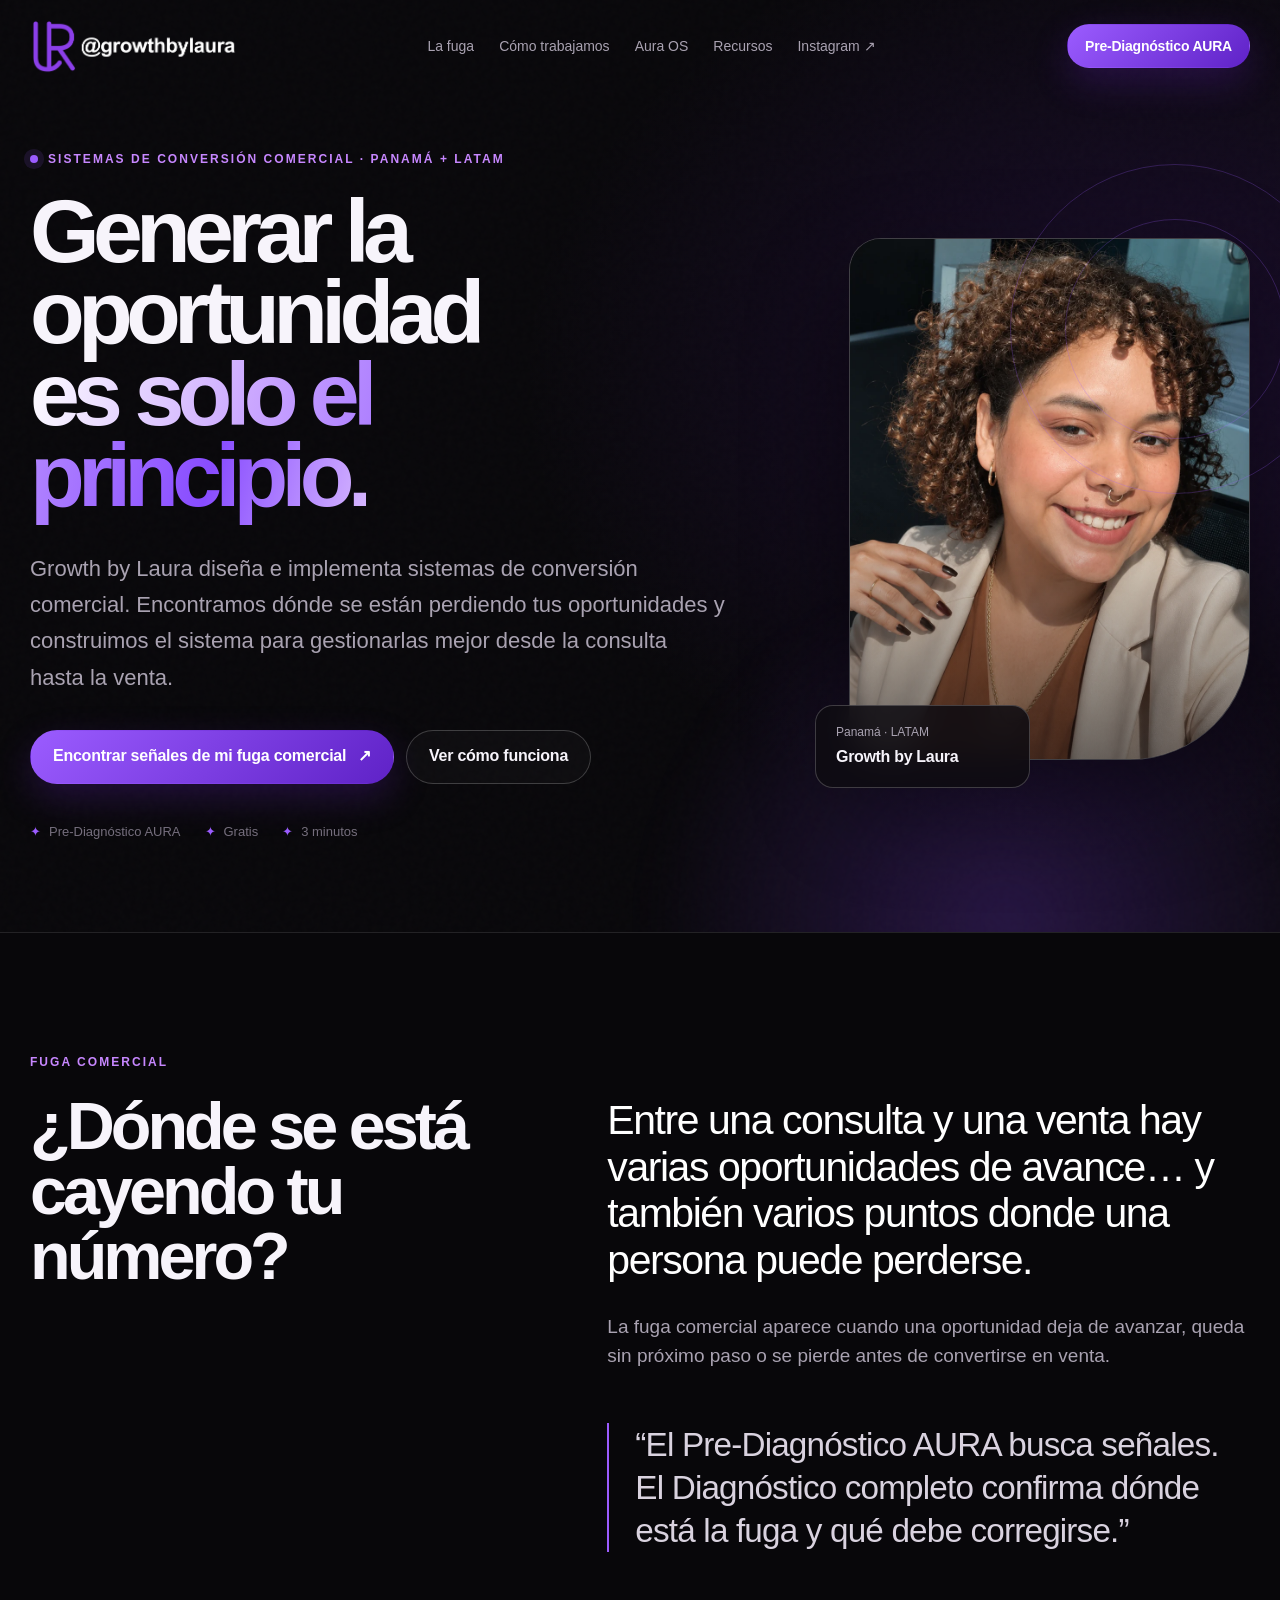
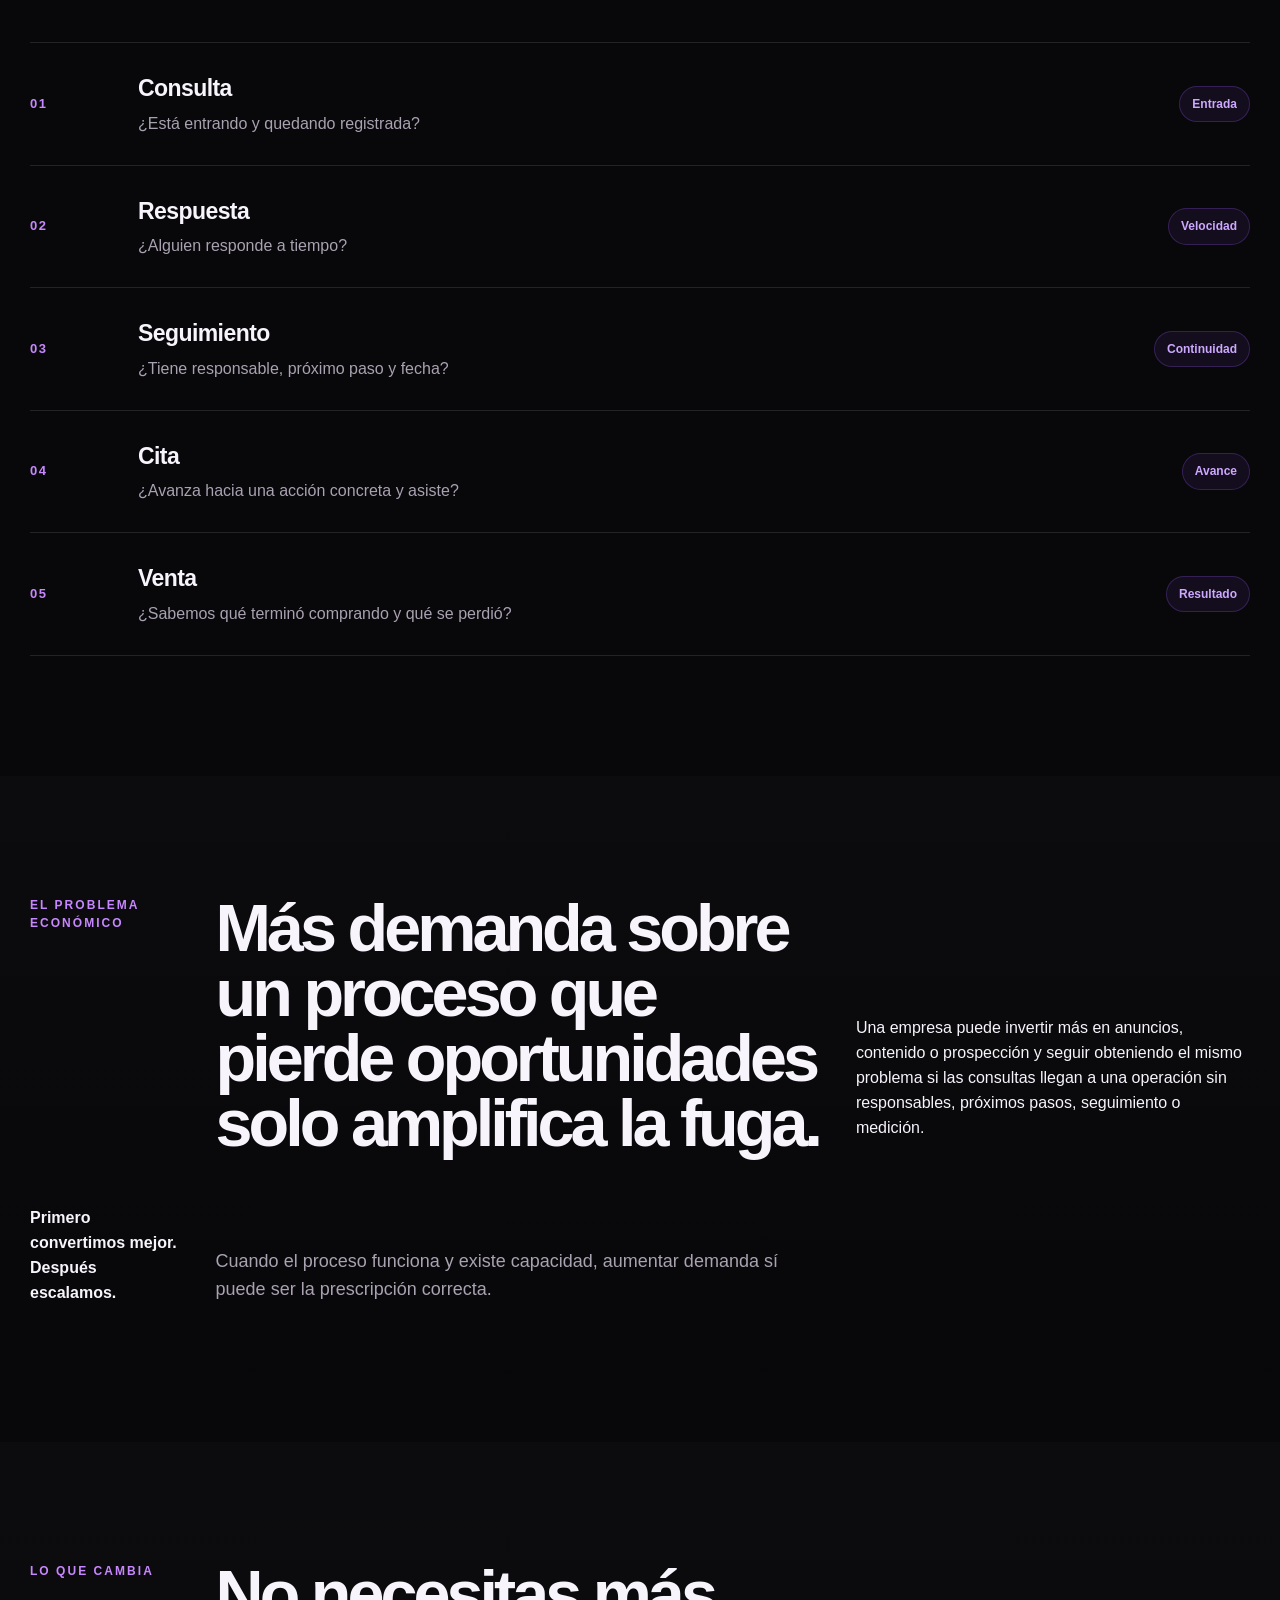
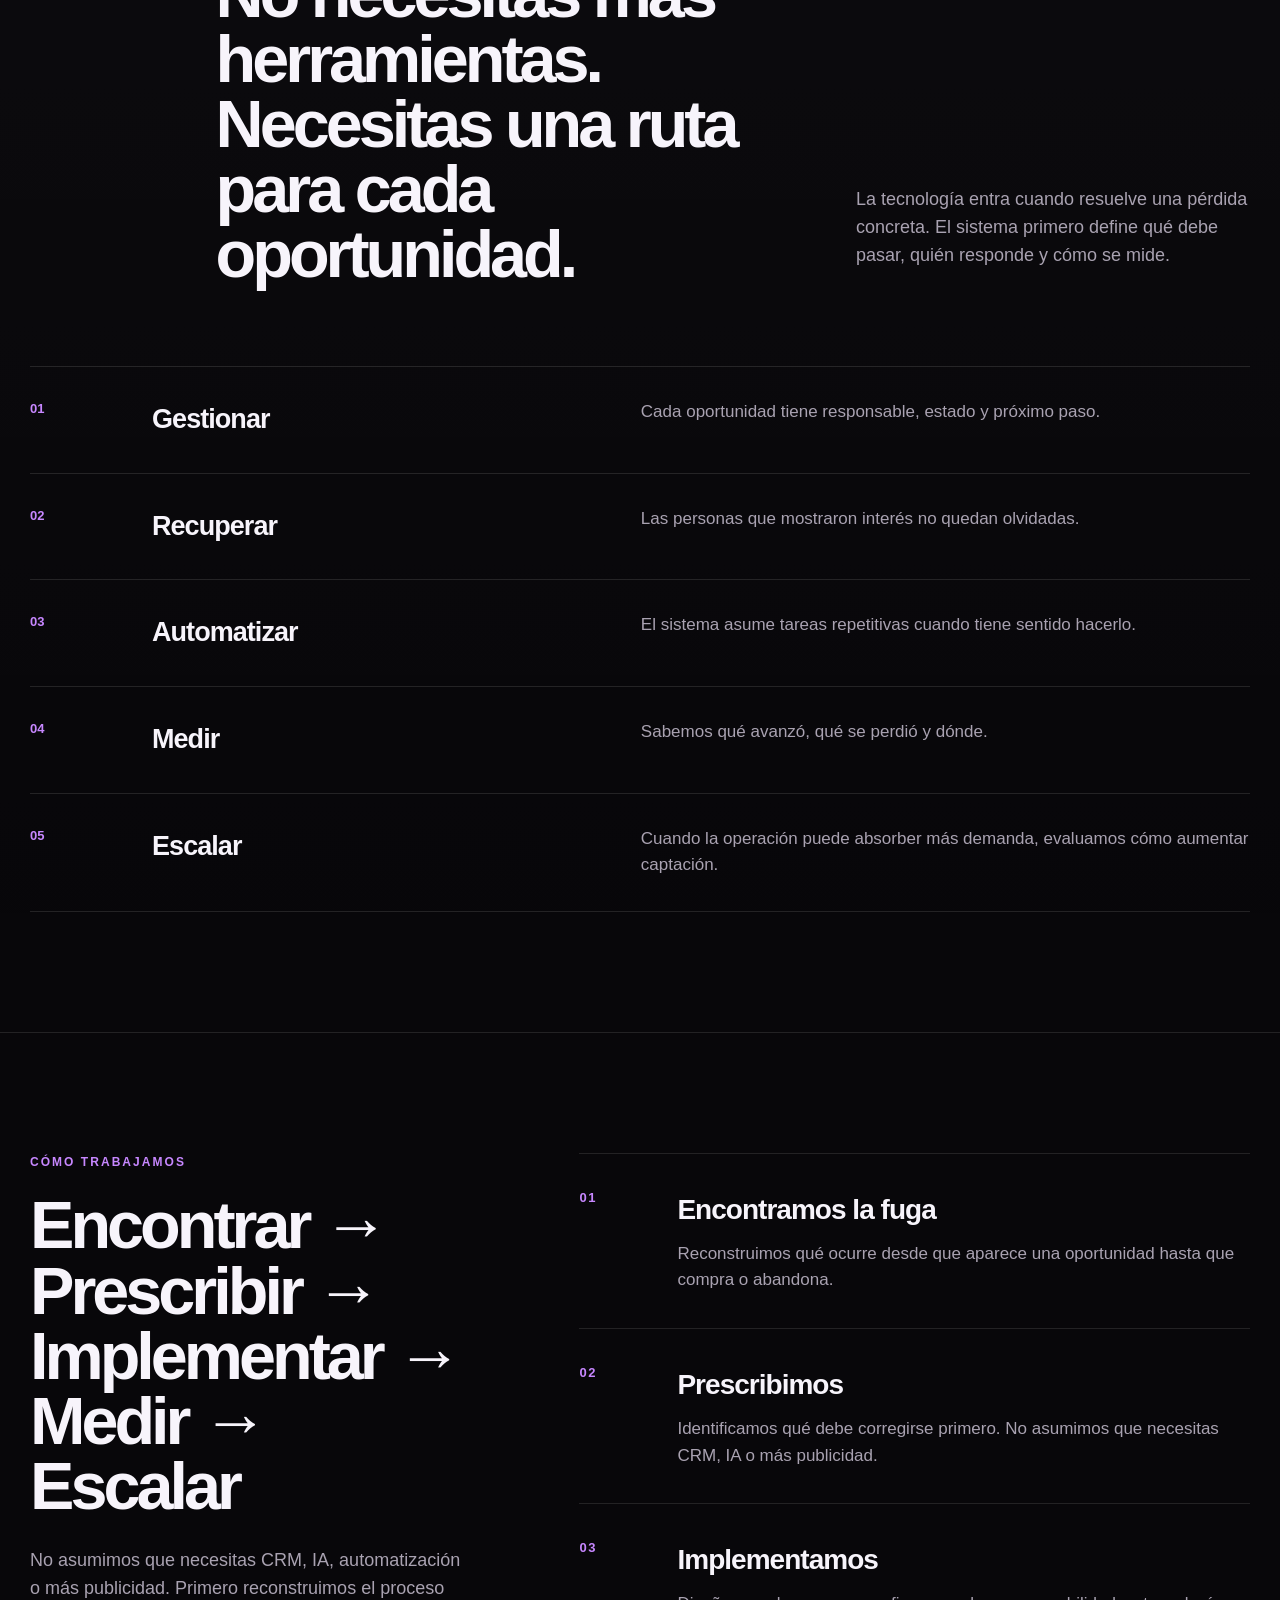
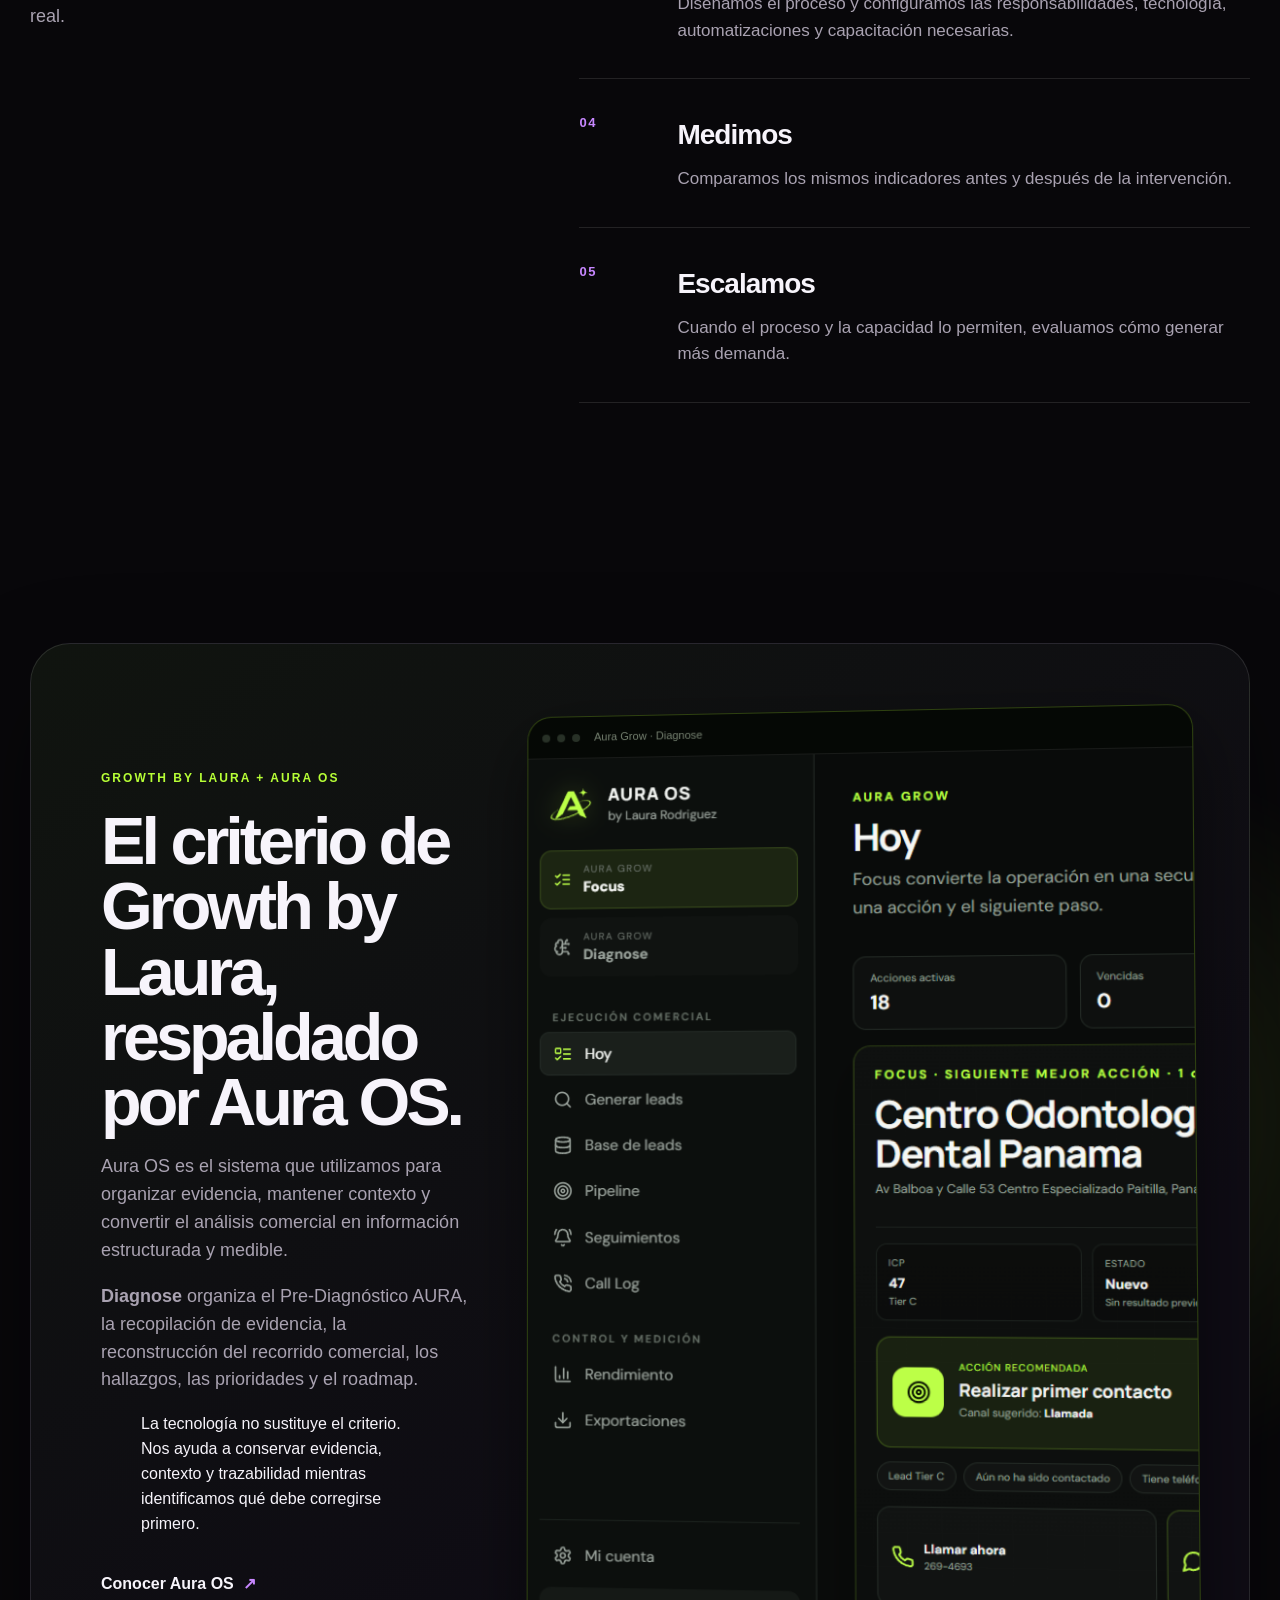
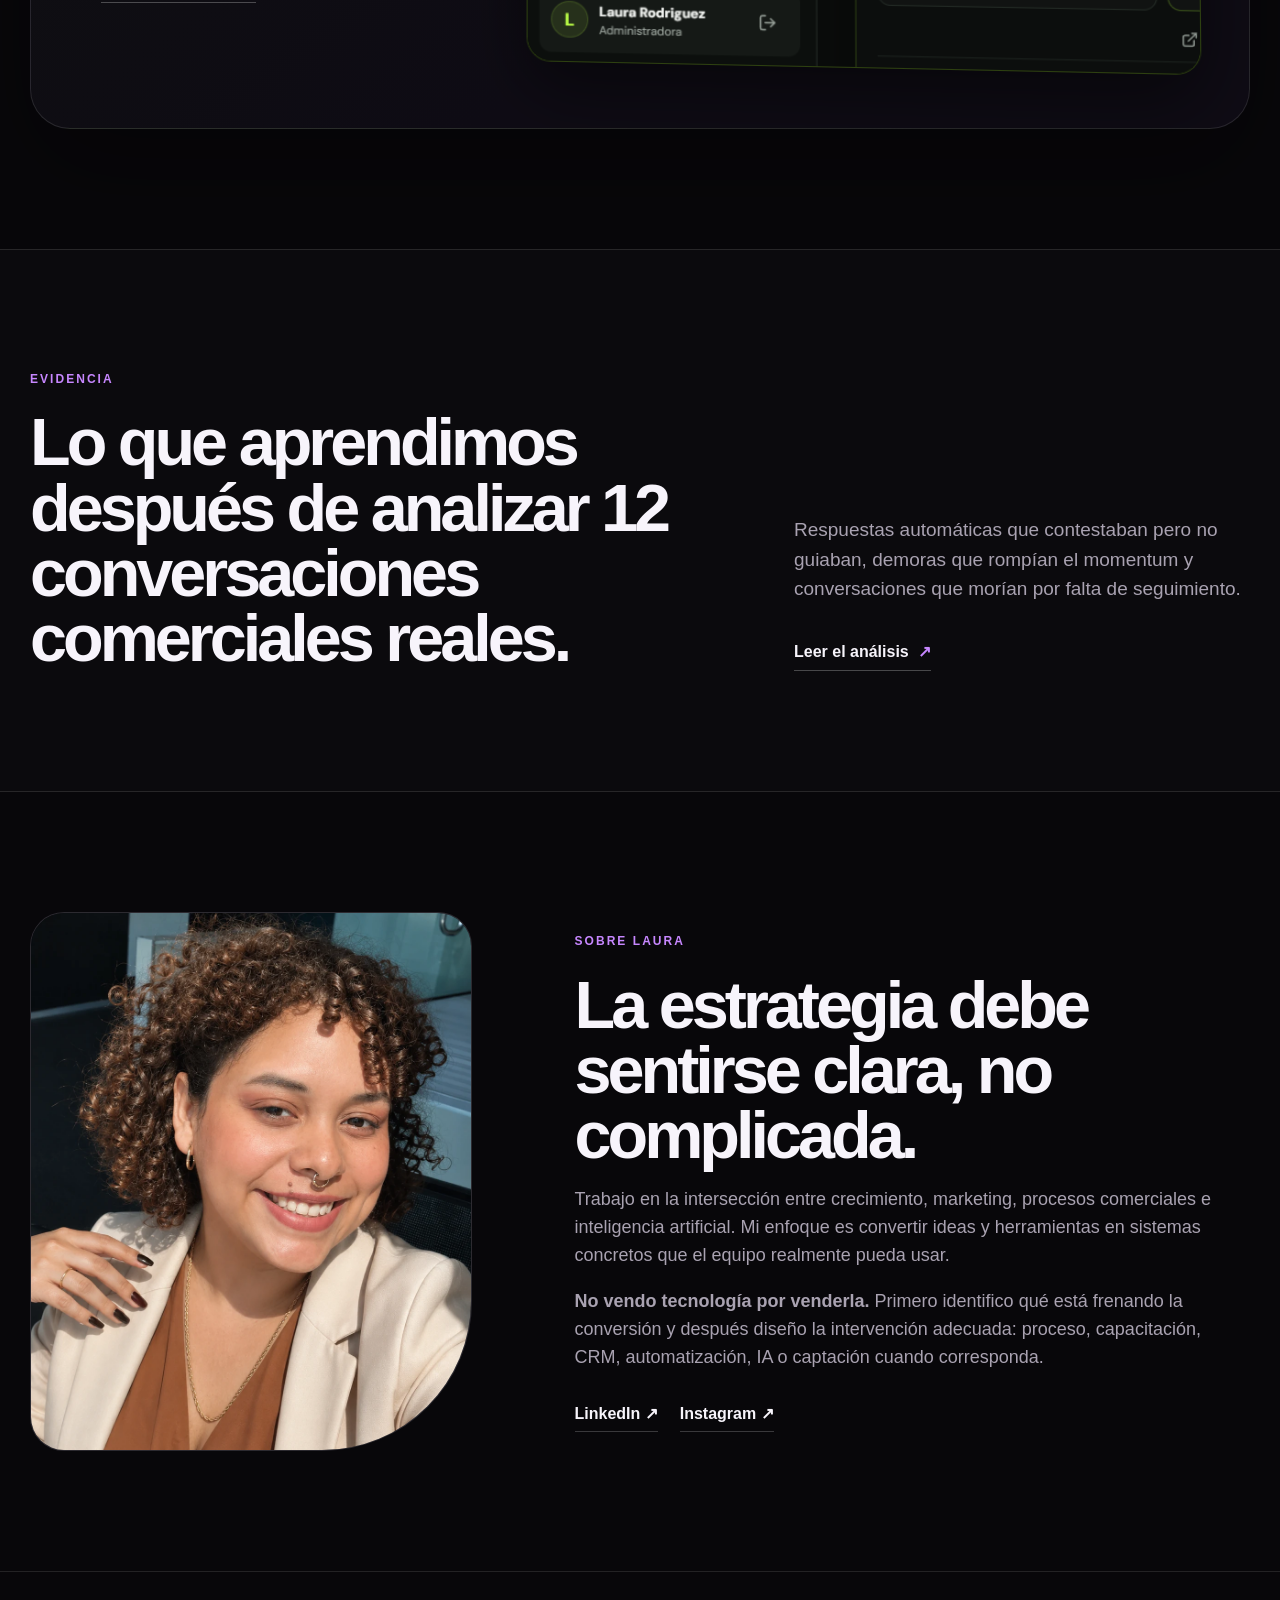
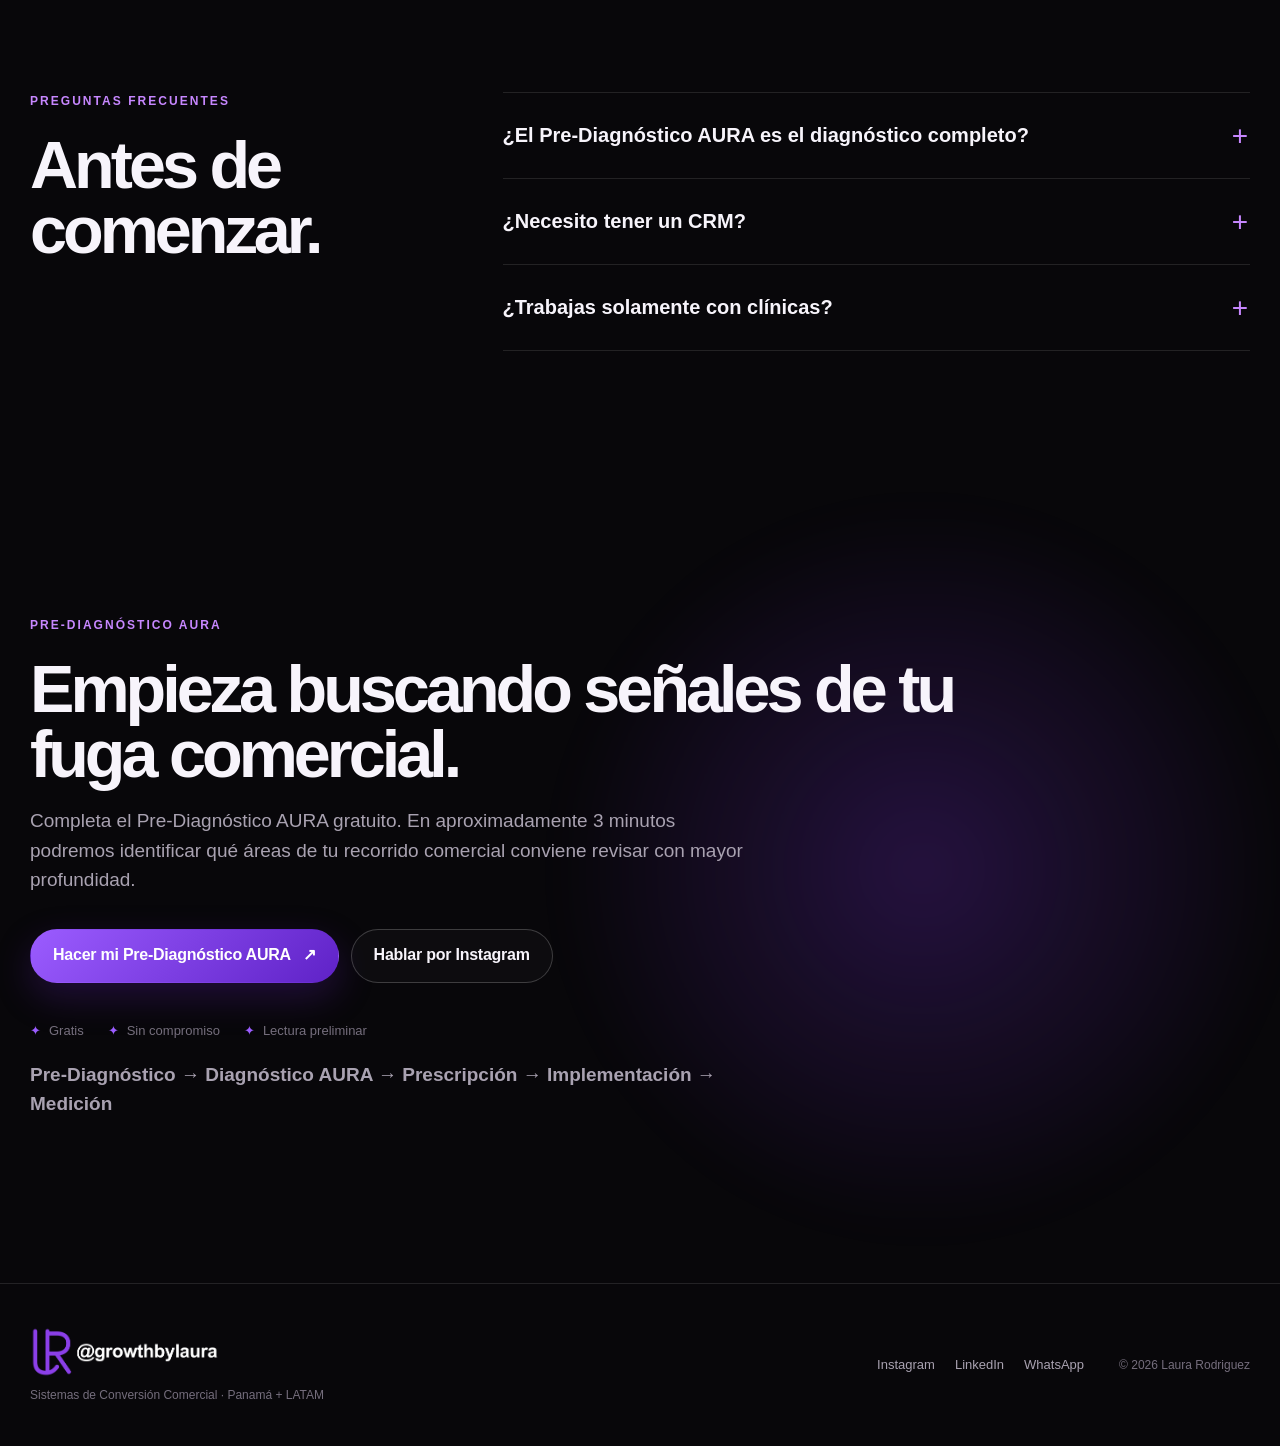
==== commit 1c55d8c3: "Add files via upload" ====
--- a/index.html
+++ b/index.html
@@ -225,17 +225,16 @@
       <div class="wrap aura-shell">
         <div class="aura-copy">
           <p class="section-label lime">Growth by Laura + Aura OS</p>
-          <h2>El criterio de Growth by Laura, convertido en operación con Aura OS.</h2>
-          <p><strong>Diagnose</strong> encuentra la fuga y prescribe. <strong>Focus</strong> convierte la prescripción en operación medible.</p>
-          <p><strong>Diagnose</strong> reconstruye el recorrido, encuentra evidencia, prioriza la fuga y prescribe.</p>
-          <p><strong>Focus</strong> organiza la implementación, responsables, próximos pasos, tareas, seguimiento y métricas.</p>
-          <blockquote>Diagnose piensa. Focus ejecuta.</blockquote>
+          <h2>El criterio de Growth by Laura, respaldado por Aura OS.</h2>
+          <p>Aura OS es el sistema que utilizamos para organizar evidencia, mantener contexto y convertir el análisis comercial en información estructurada y medible.</p>
+          <p><strong>Diagnose</strong> organiza el Pre-Diagnóstico AURA, la recopilación de evidencia, la reconstrucción del recorrido comercial, los hallazgos, las prioridades y el roadmap.</p>
+          <blockquote>La tecnología no sustituye el criterio. Nos ayuda a conservar evidencia, contexto y trazabilidad mientras identificamos qué debe corregirse primero.</blockquote>
           <a class="text-link" href="aura-os/">Conocer Aura OS <span>↗</span></a>
         </div>
 
         <div class="aura-window">
-          <div class="window-bar"><i></i><i></i><i></i><span>Aura Grow · Focus</span></div>
-          <img src="assets/aura-focus.png" alt="Interfaz de Aura Grow Focus mostrando la siguiente mejor acción para un lead" width="1200" height="900" loading="lazy">
+          <div class="window-bar"><i></i><i></i><i></i><span>Aura Grow · Diagnose</span></div>
+          <img src="assets/aura-focus.png" alt="Vista de Aura OS utilizada para organizar el análisis comercial de Growth by Laura" width="1200" height="900" loading="lazy">
         </div>
       </div>
     </section>
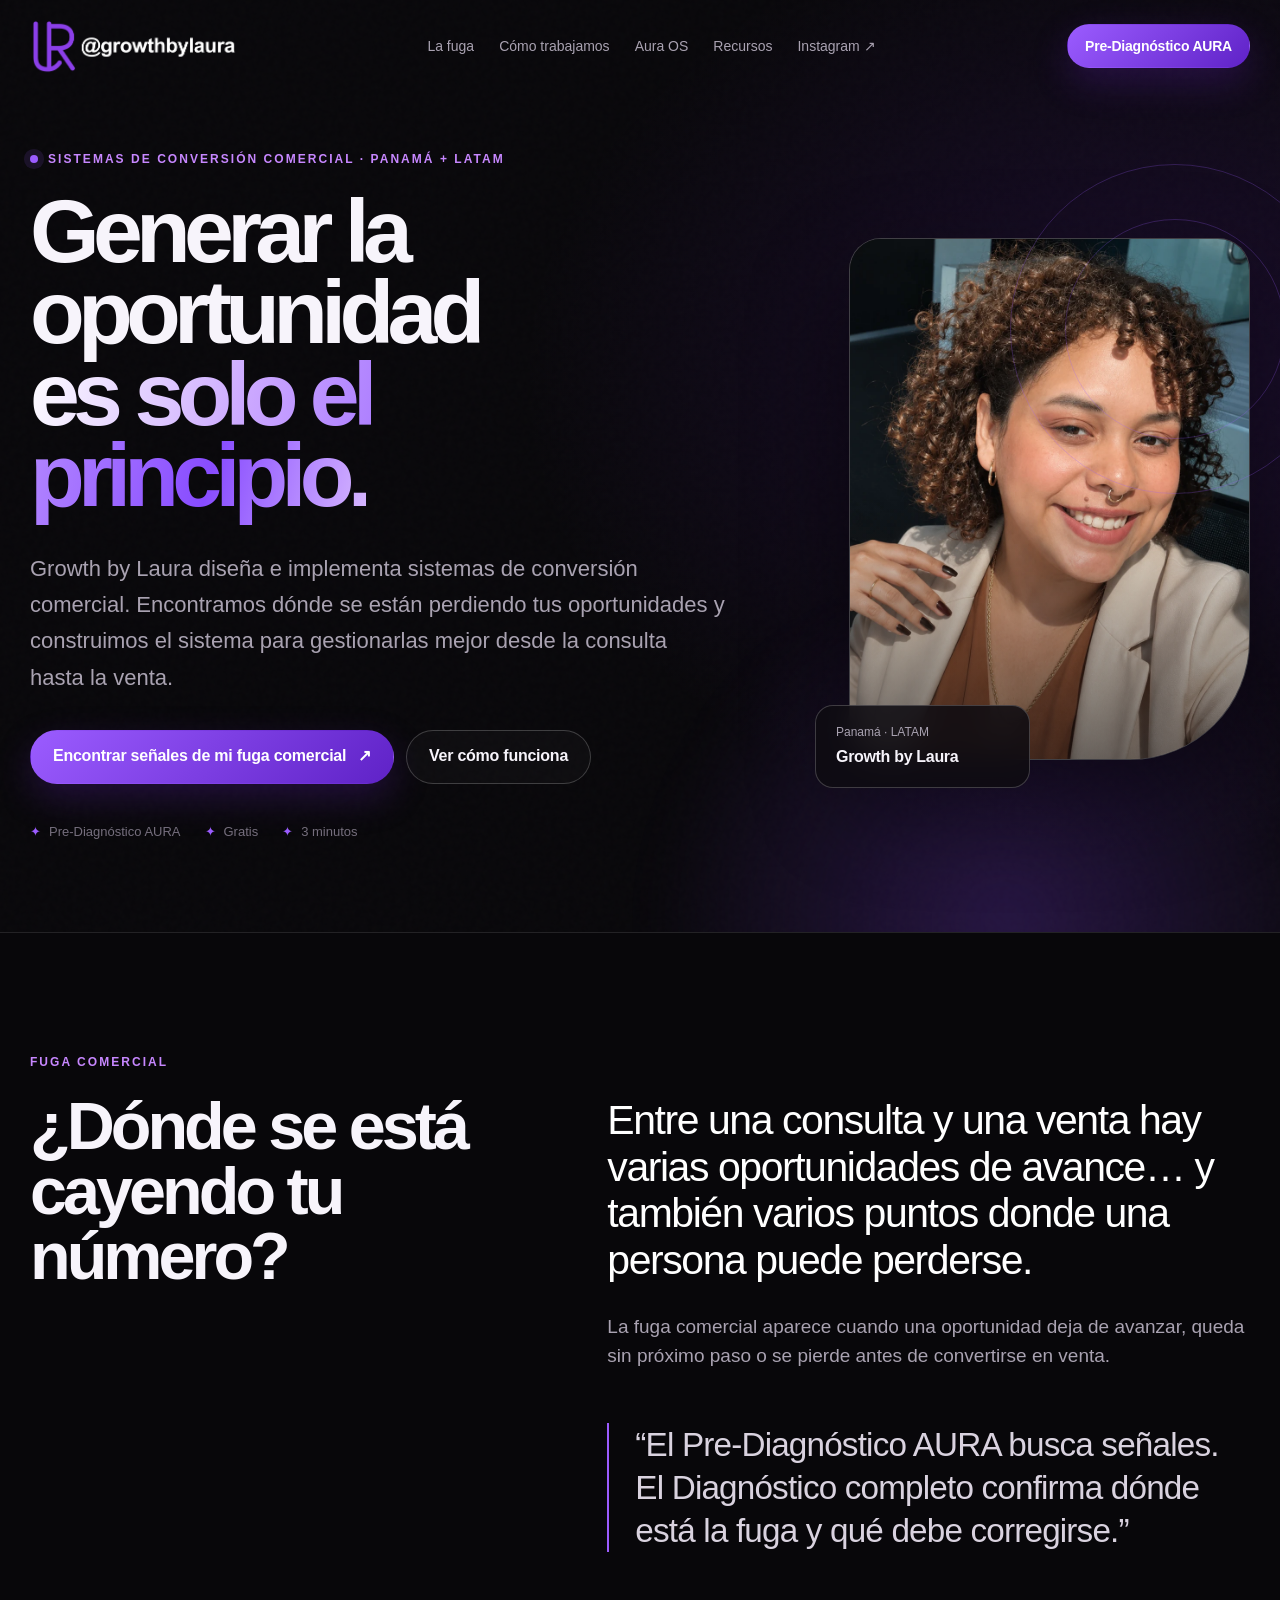
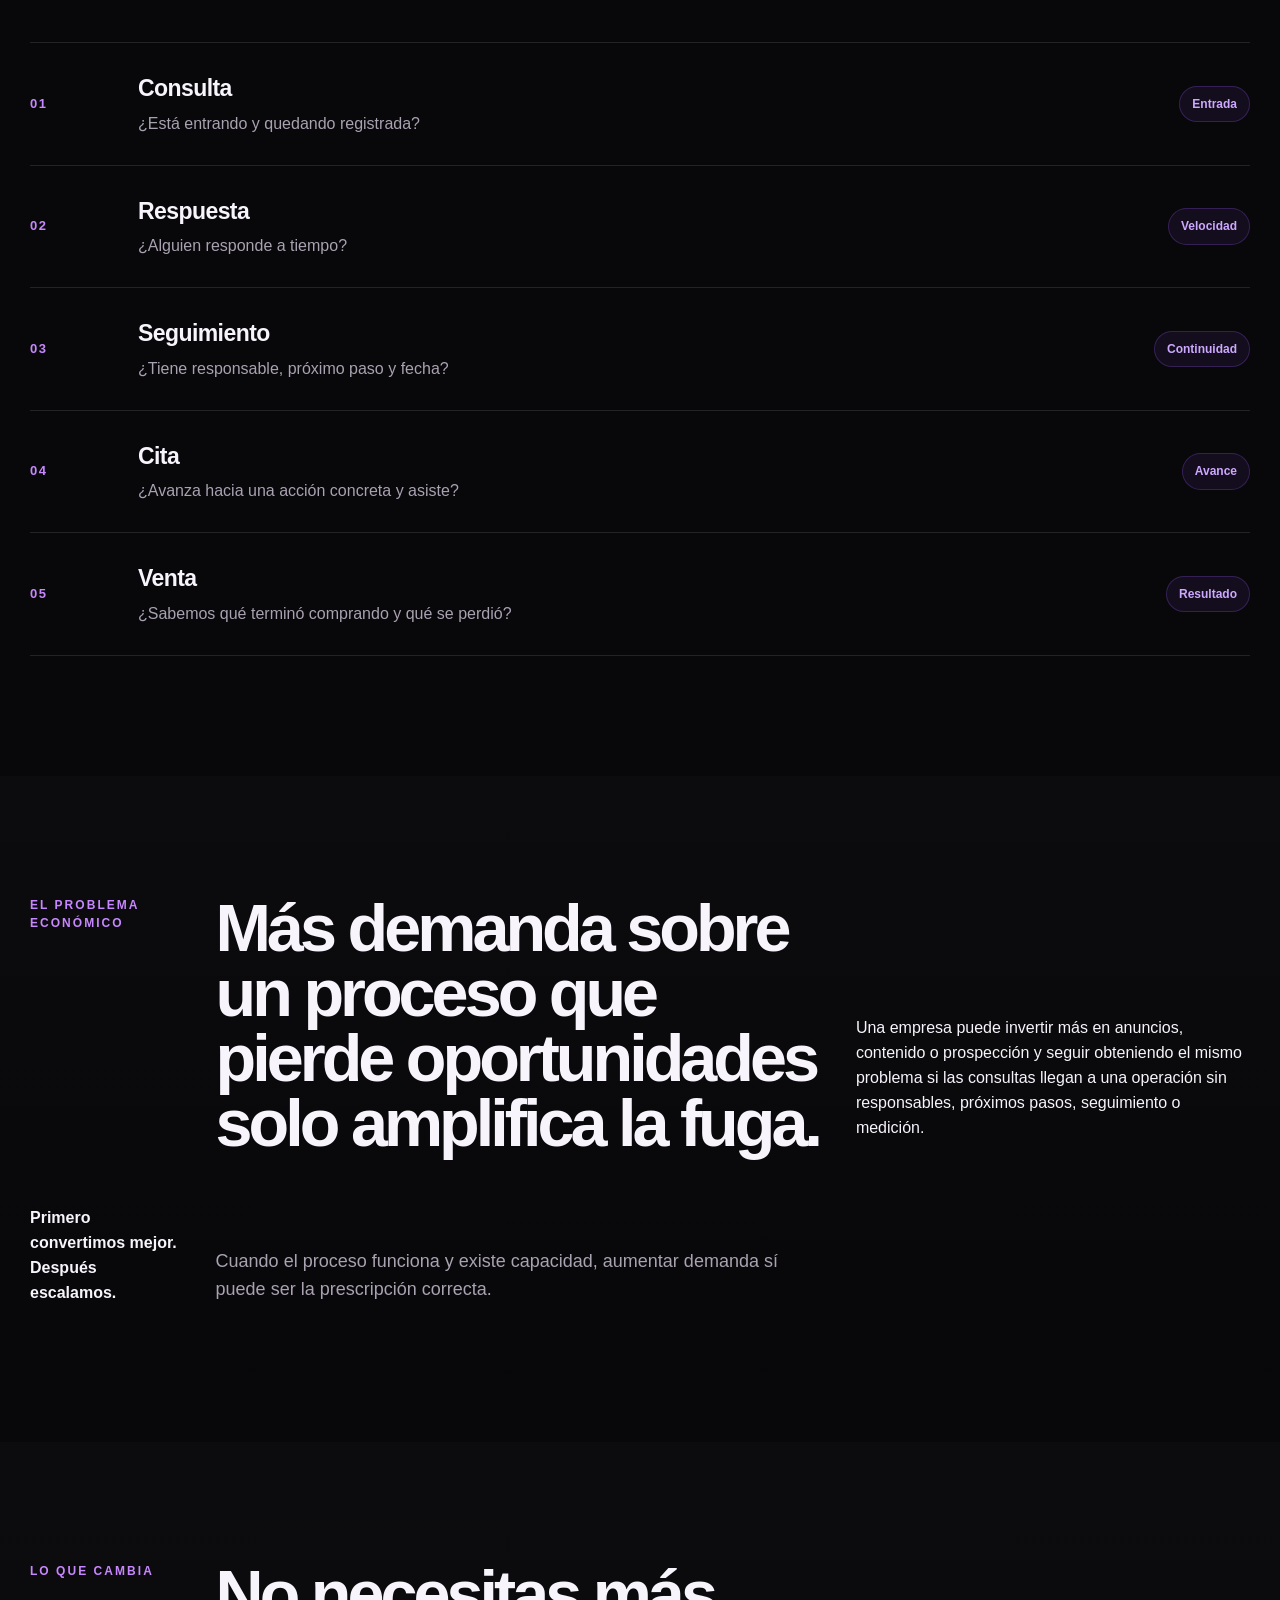
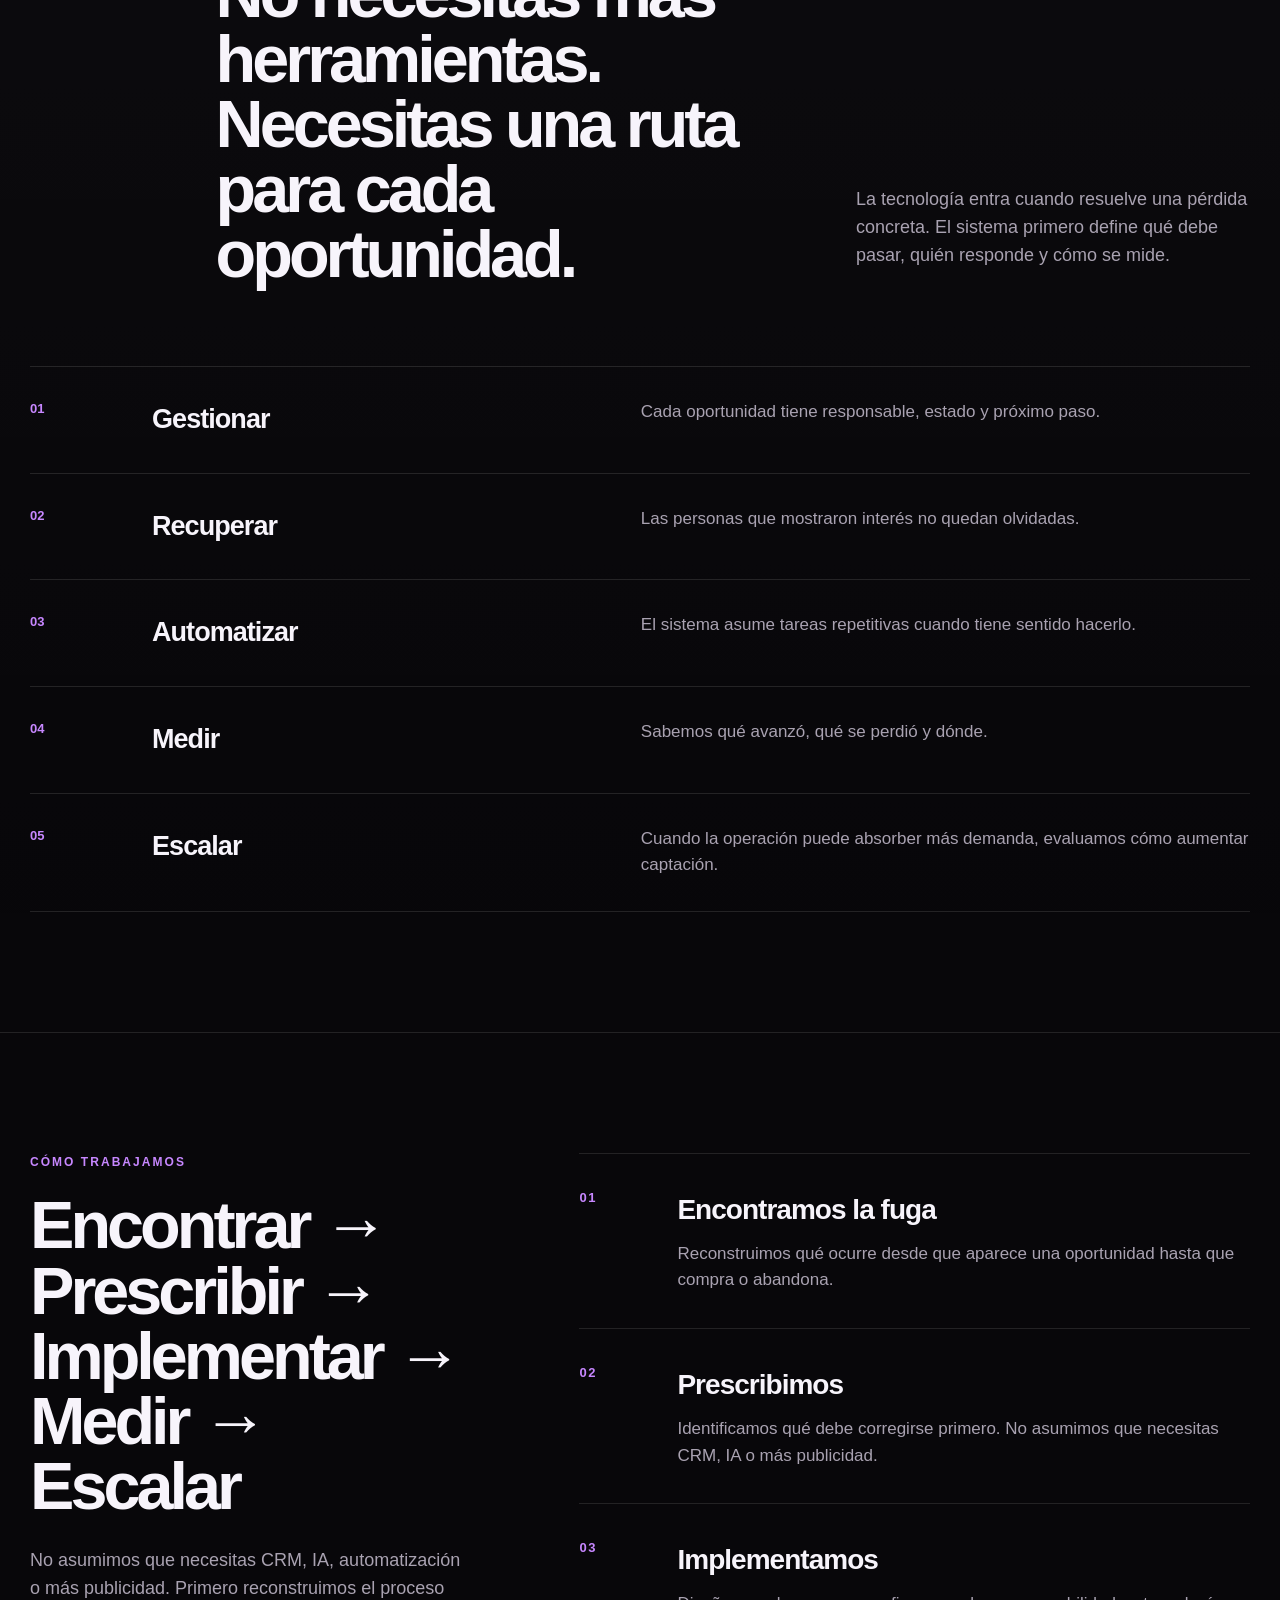
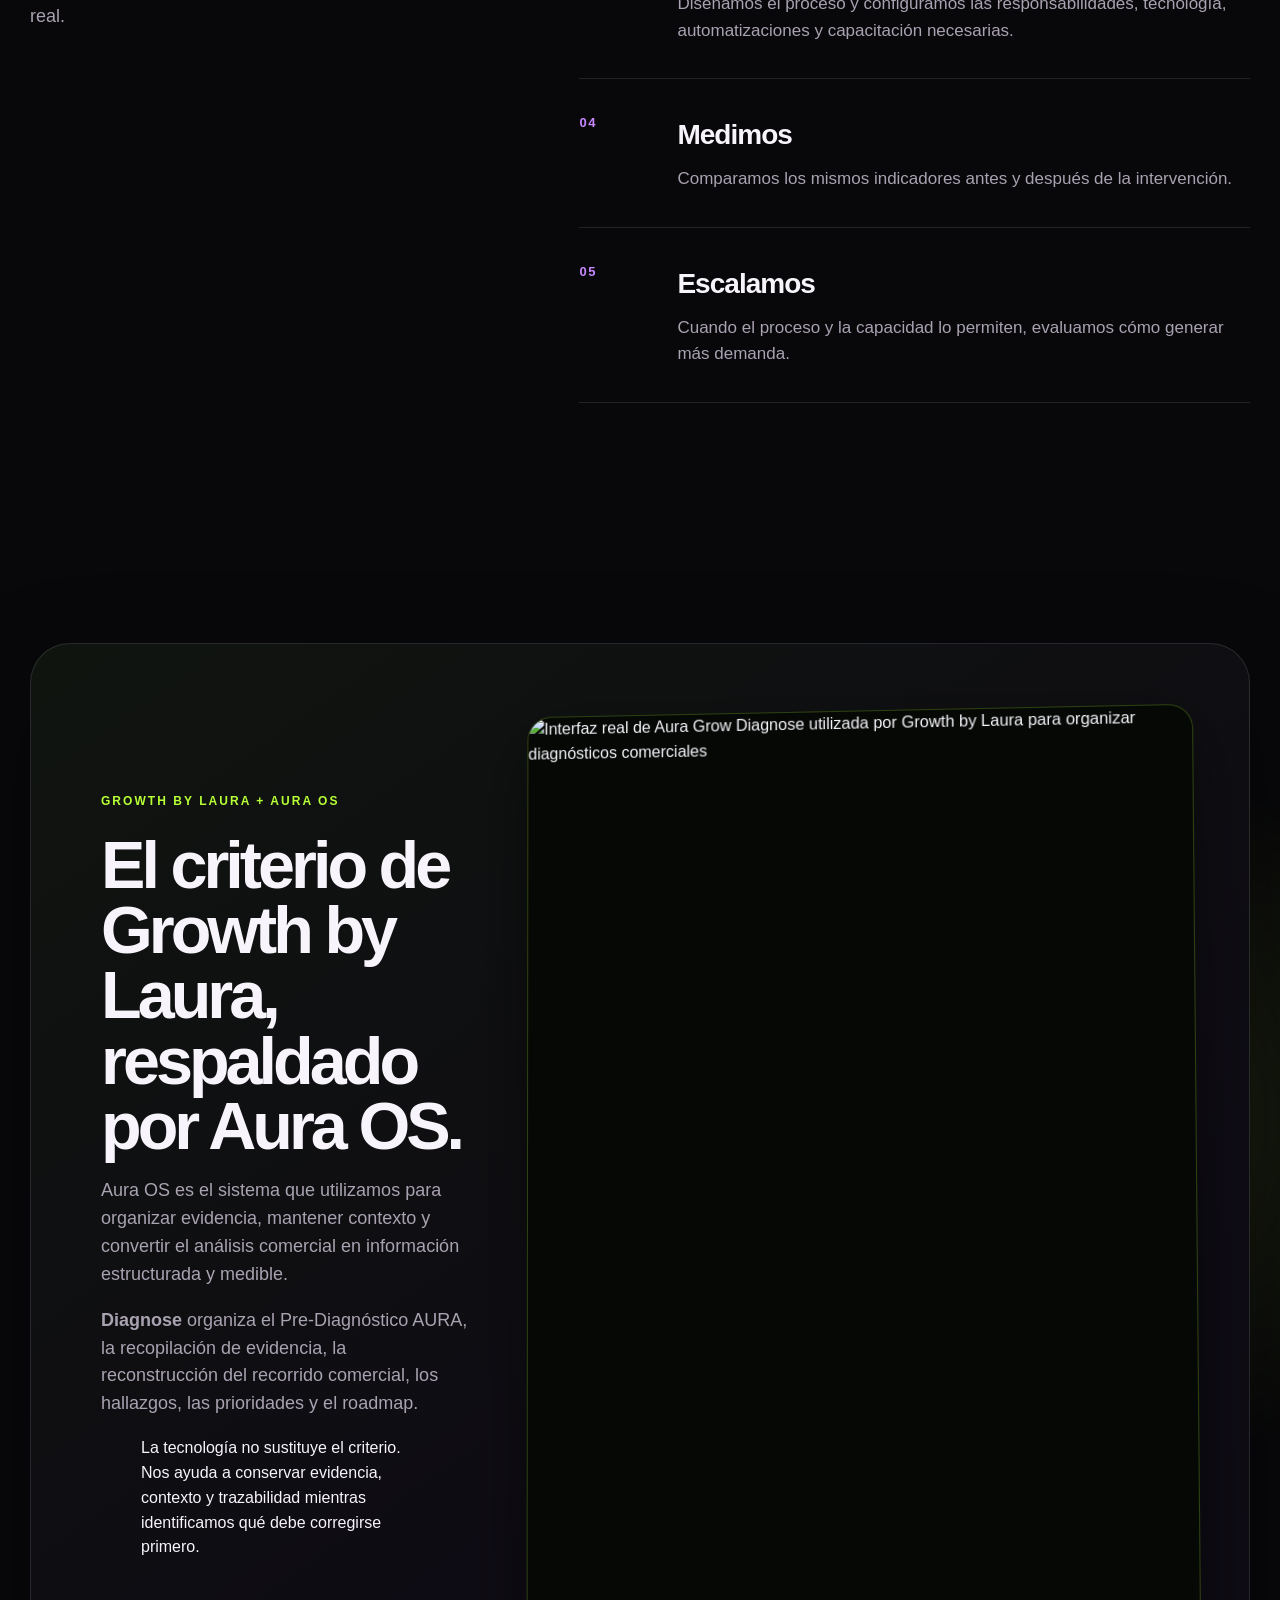
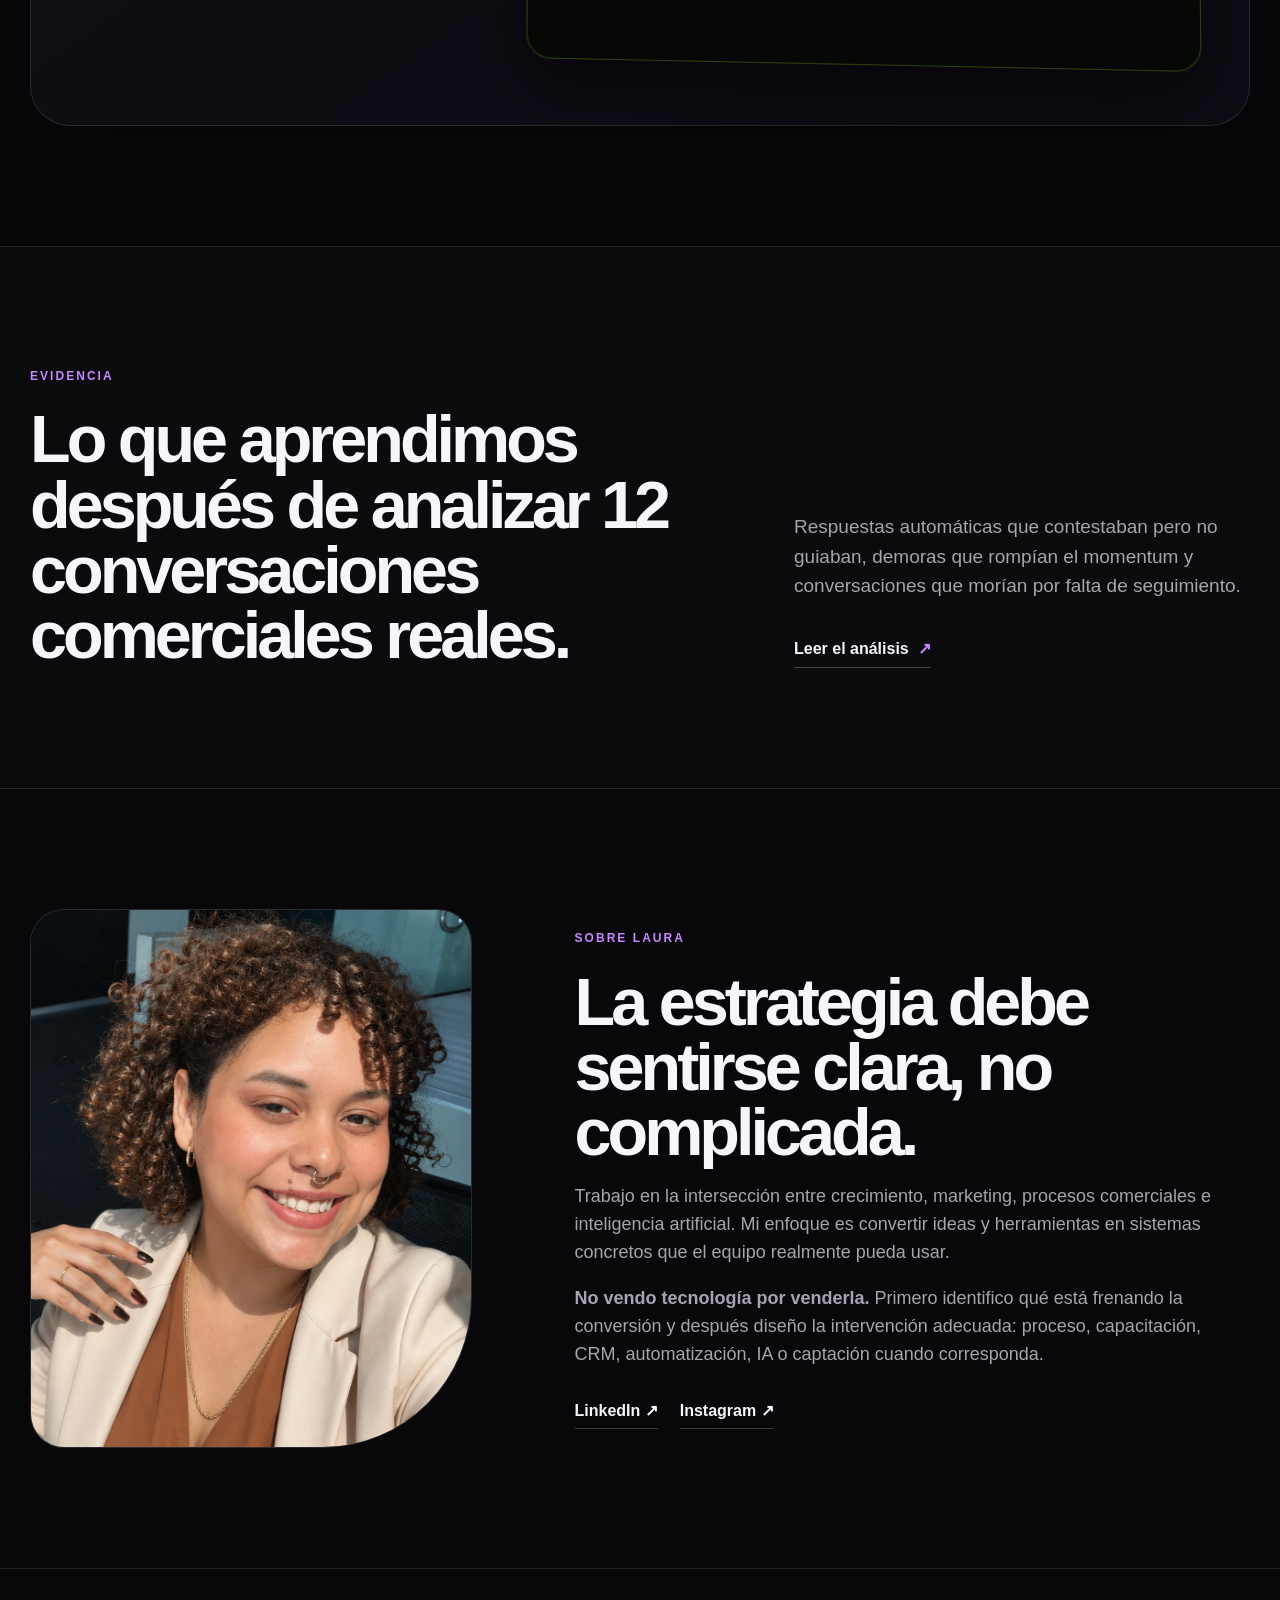
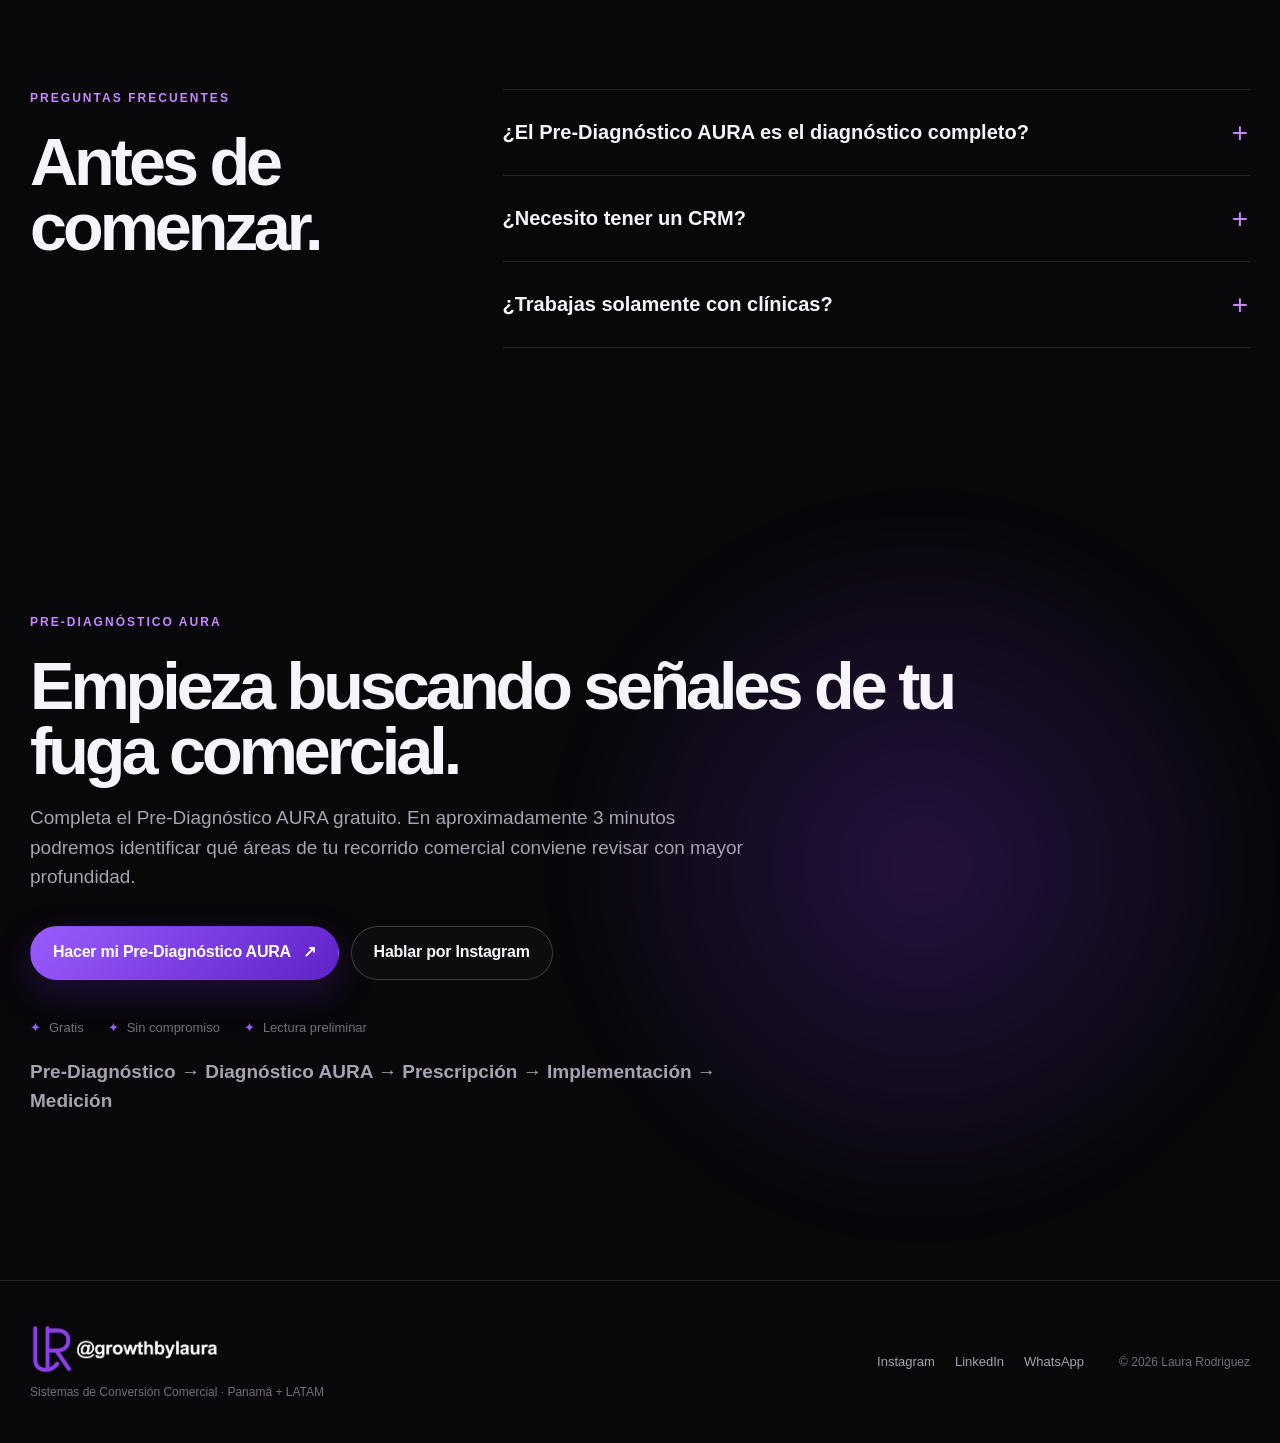
==== commit e9346069: "Add files via upload" ====
--- a/index.html
+++ b/index.html
@@ -229,12 +229,10 @@
           <p>Aura OS es el sistema que utilizamos para organizar evidencia, mantener contexto y convertir el análisis comercial en información estructurada y medible.</p>
           <p><strong>Diagnose</strong> organiza el Pre-Diagnóstico AURA, la recopilación de evidencia, la reconstrucción del recorrido comercial, los hallazgos, las prioridades y el roadmap.</p>
           <blockquote>La tecnología no sustituye el criterio. Nos ayuda a conservar evidencia, contexto y trazabilidad mientras identificamos qué debe corregirse primero.</blockquote>
-          <a class="text-link" href="aura-os/">Conocer Aura OS <span>↗</span></a>
         </div>
 
         <div class="aura-window">
-          <div class="window-bar"><i></i><i></i><i></i><span>Aura Grow · Diagnose</span></div>
-          <img src="assets/aura-focus.png" alt="Vista de Aura OS utilizada para organizar el análisis comercial de Growth by Laura" width="1200" height="900" loading="lazy">
+          <img src="assets/aura-diagnose.png" alt="Interfaz real de Aura Grow Diagnose utilizada por Growth by Laura para organizar diagnósticos comerciales" width="1263" height="939" loading="lazy">
         </div>
       </div>
     </section>
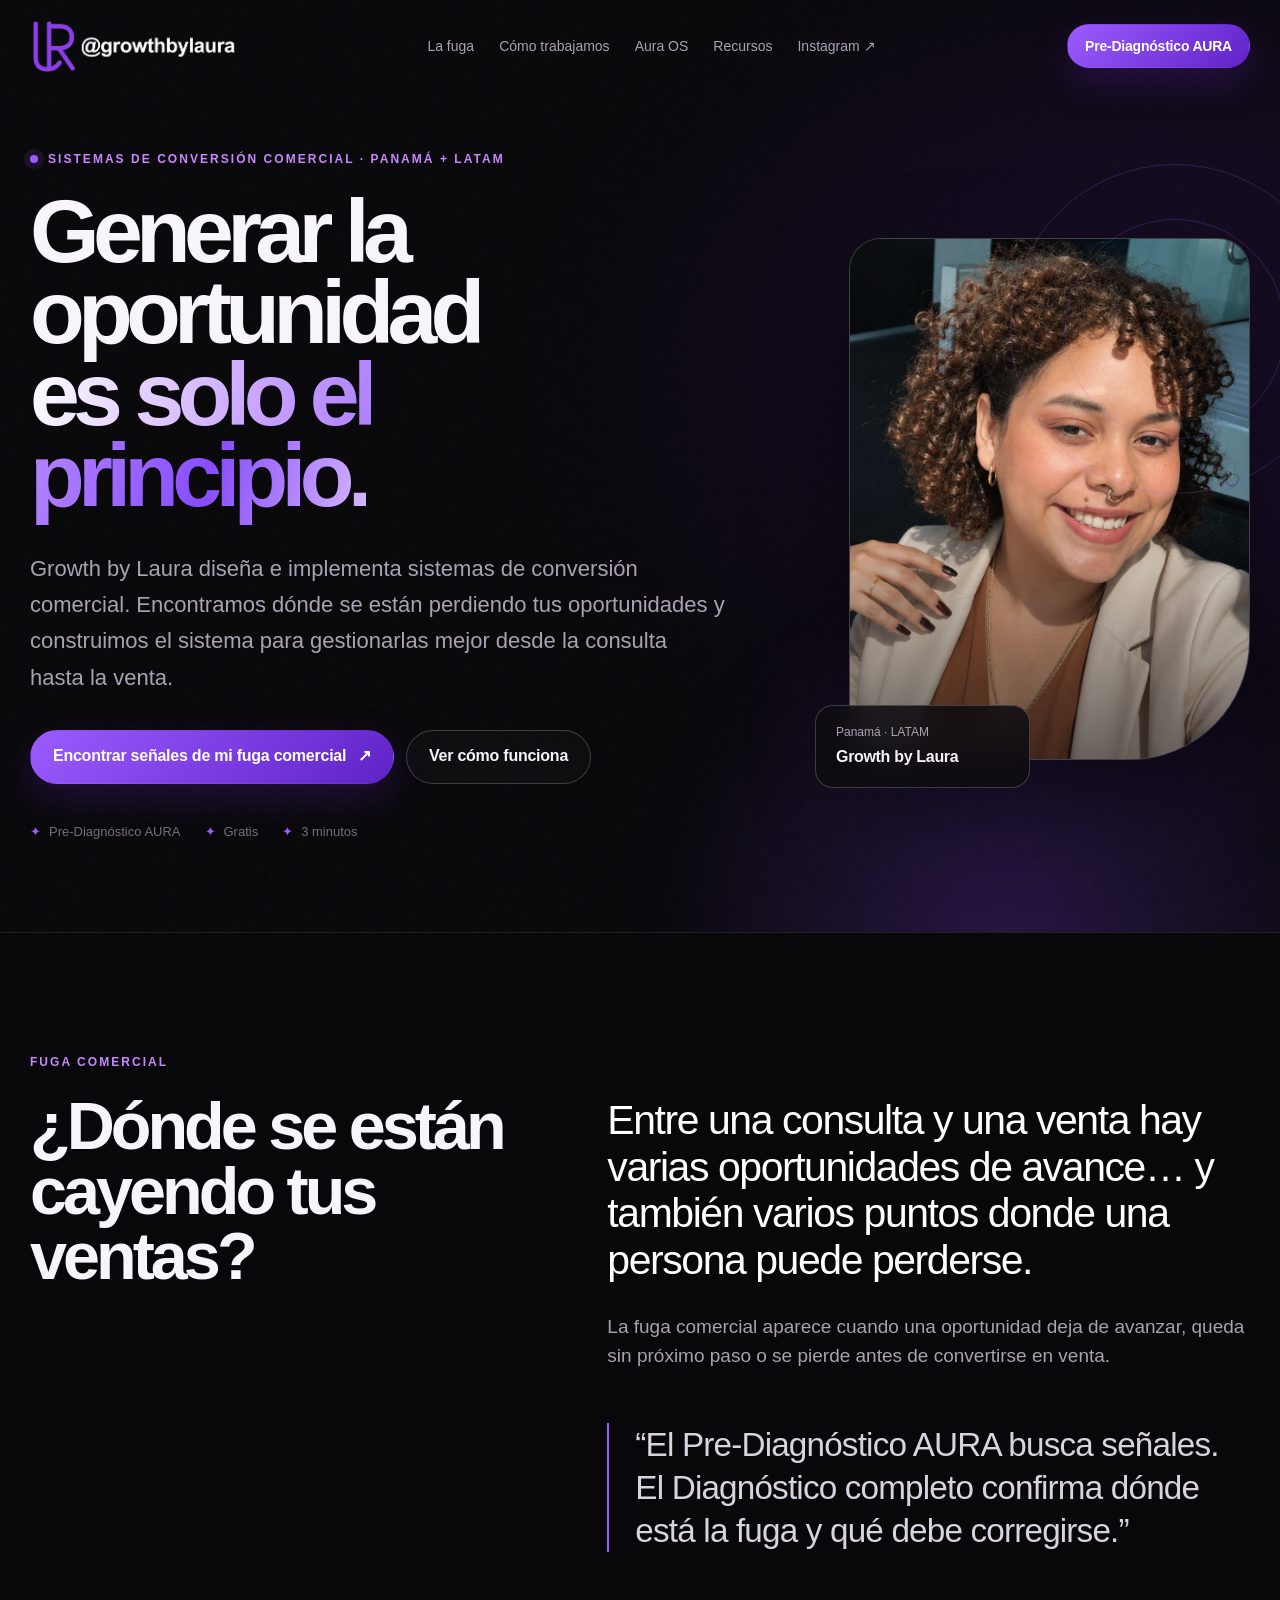
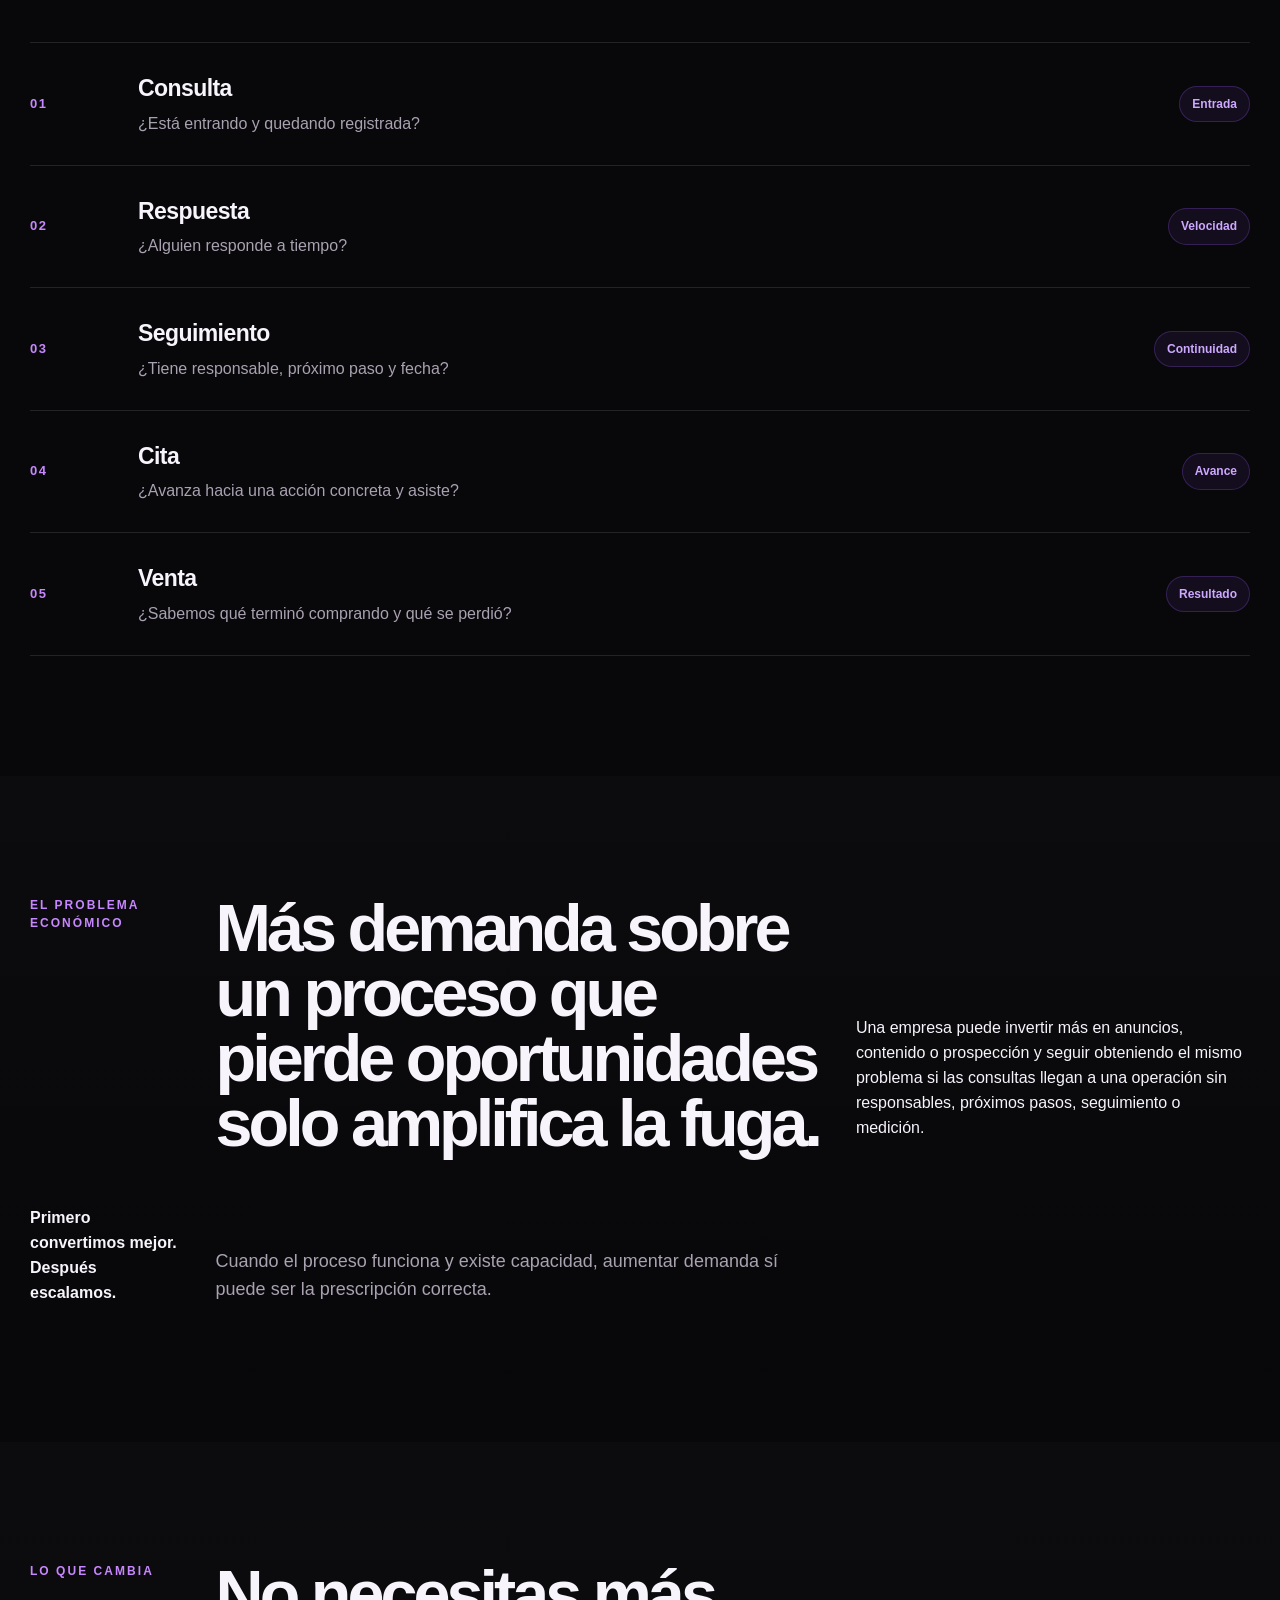
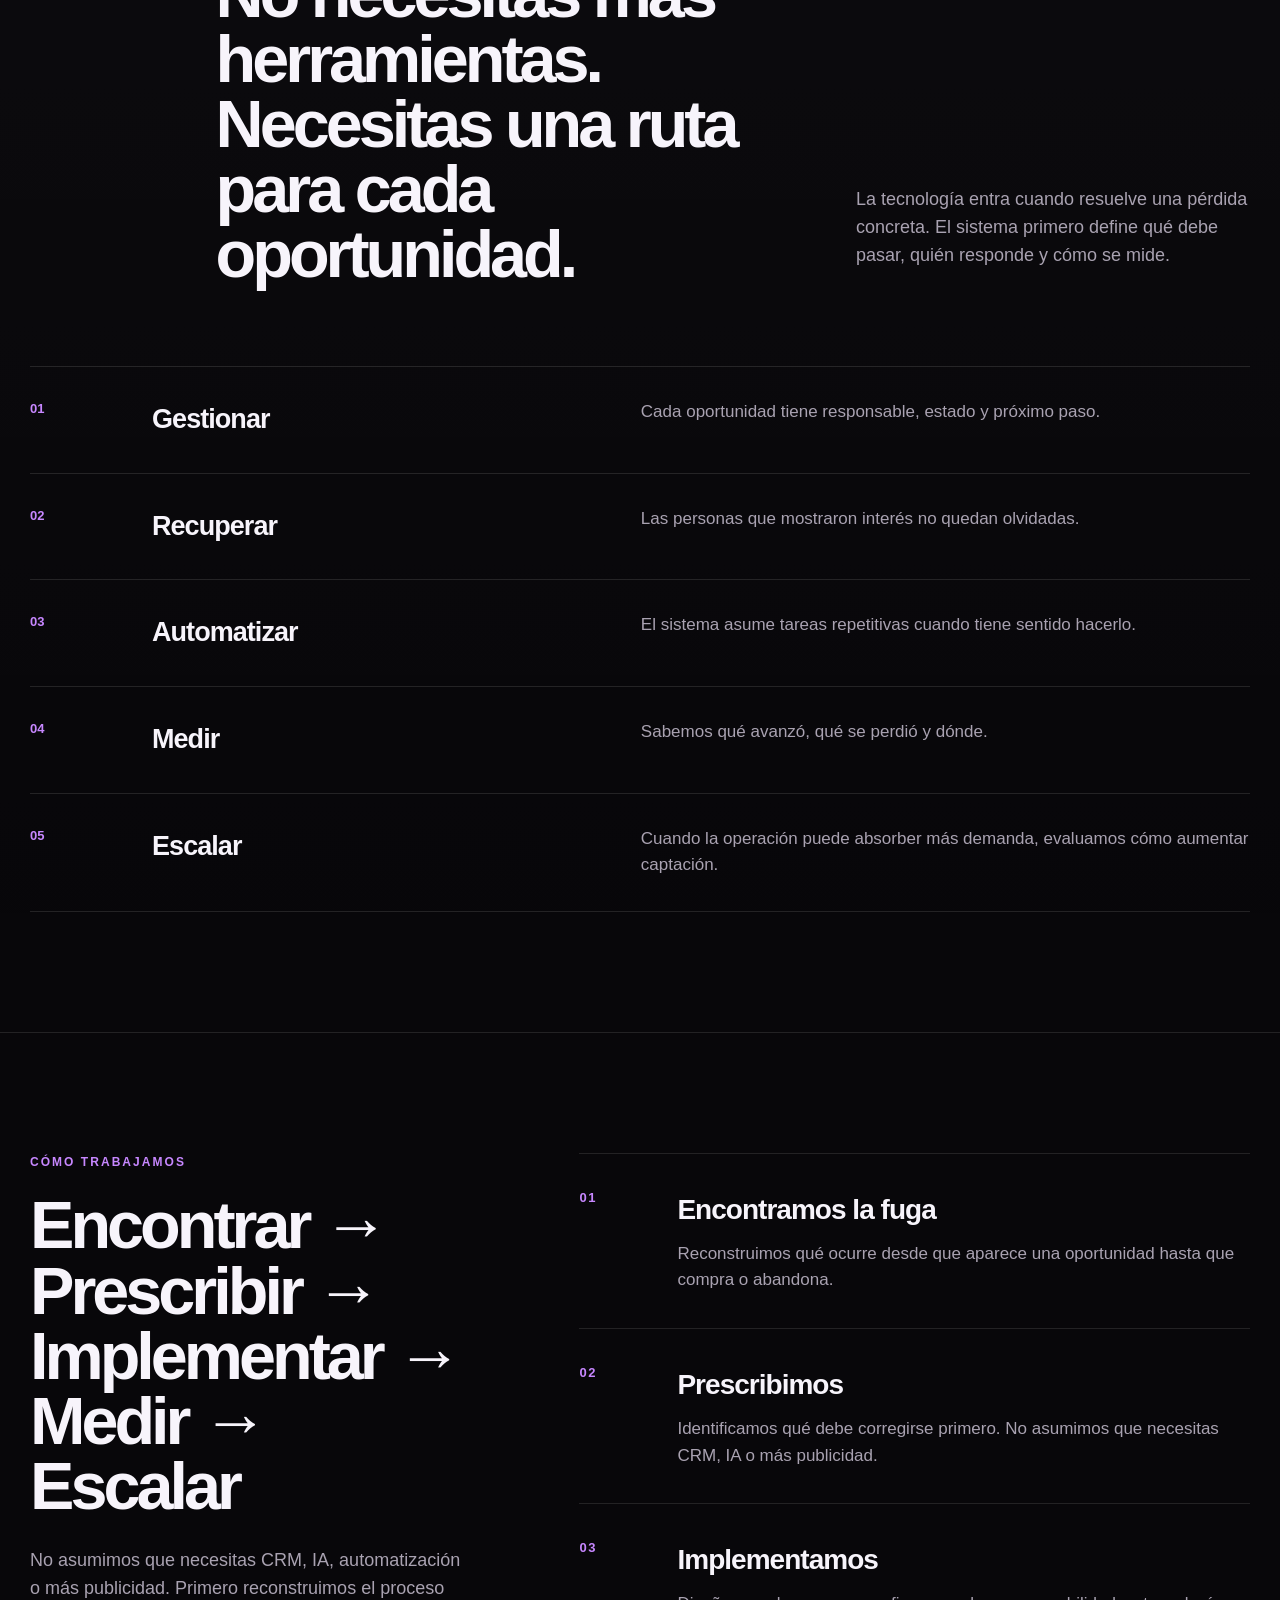
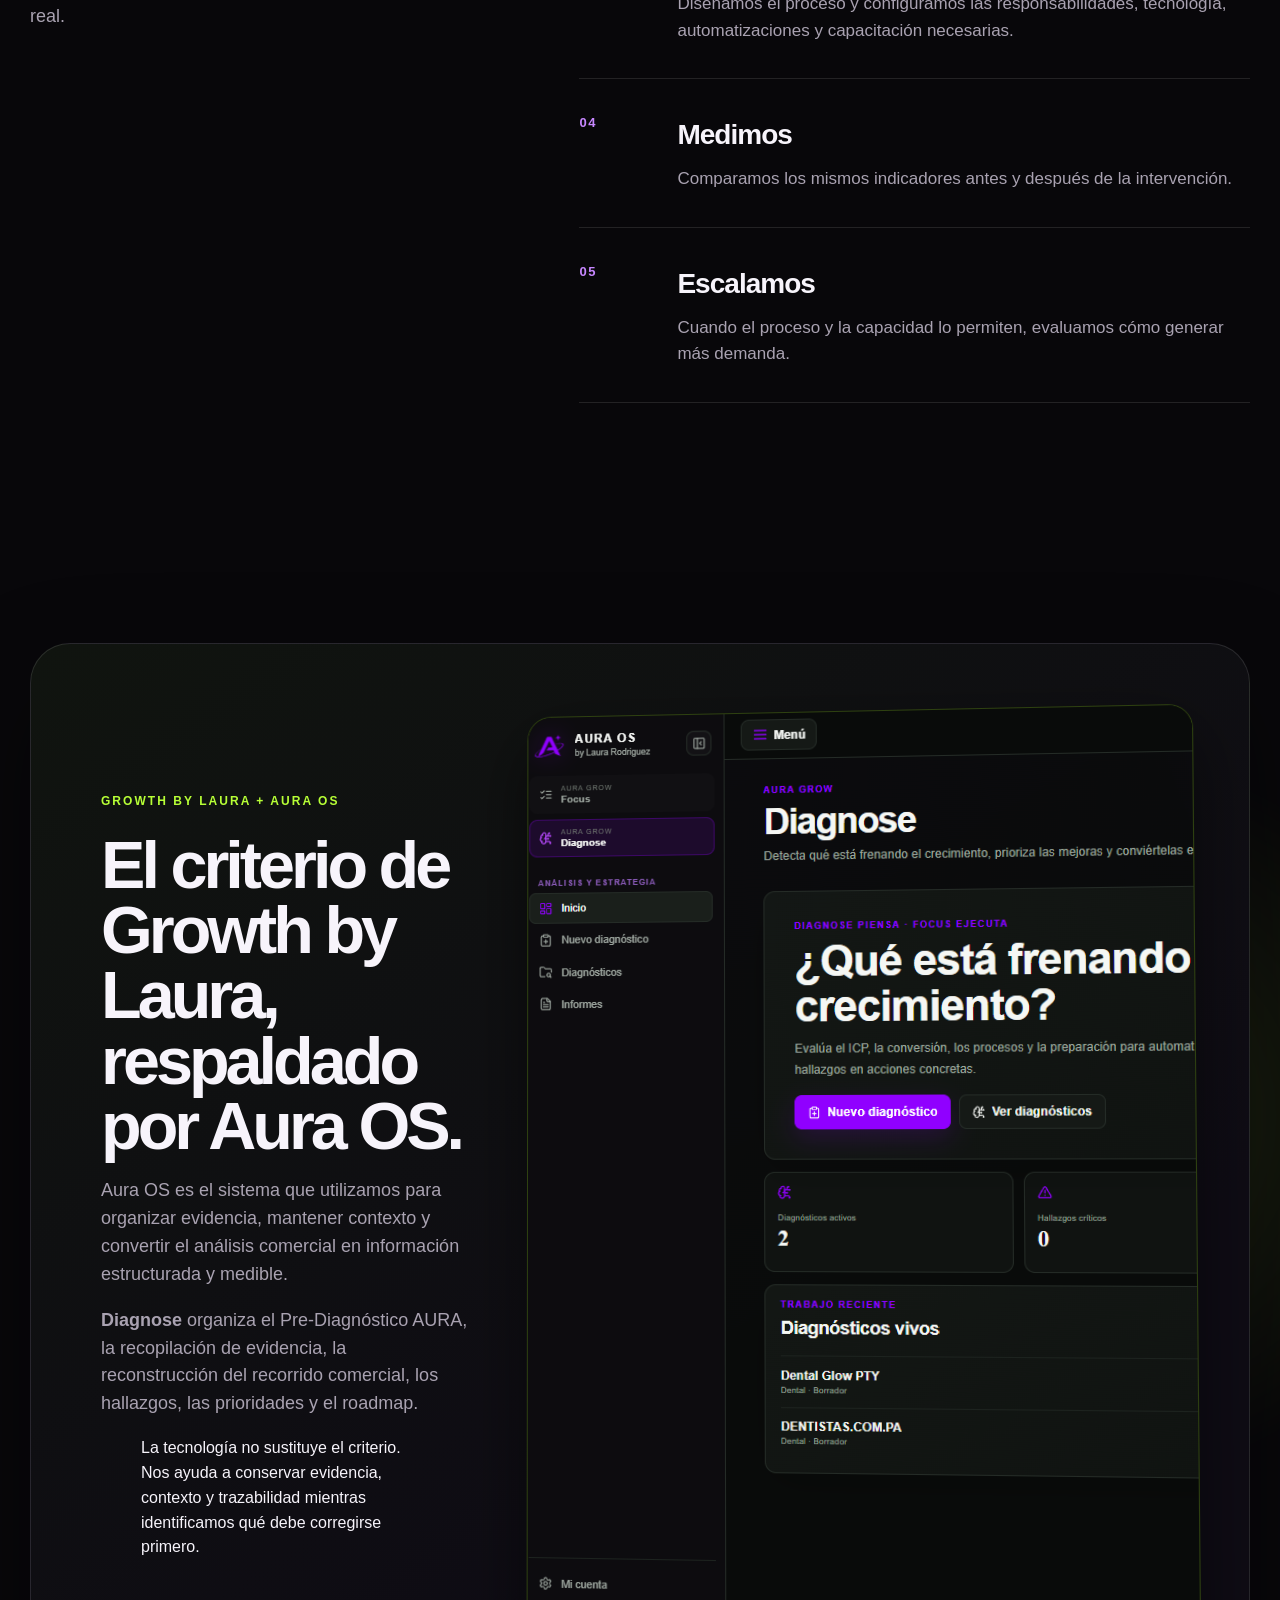
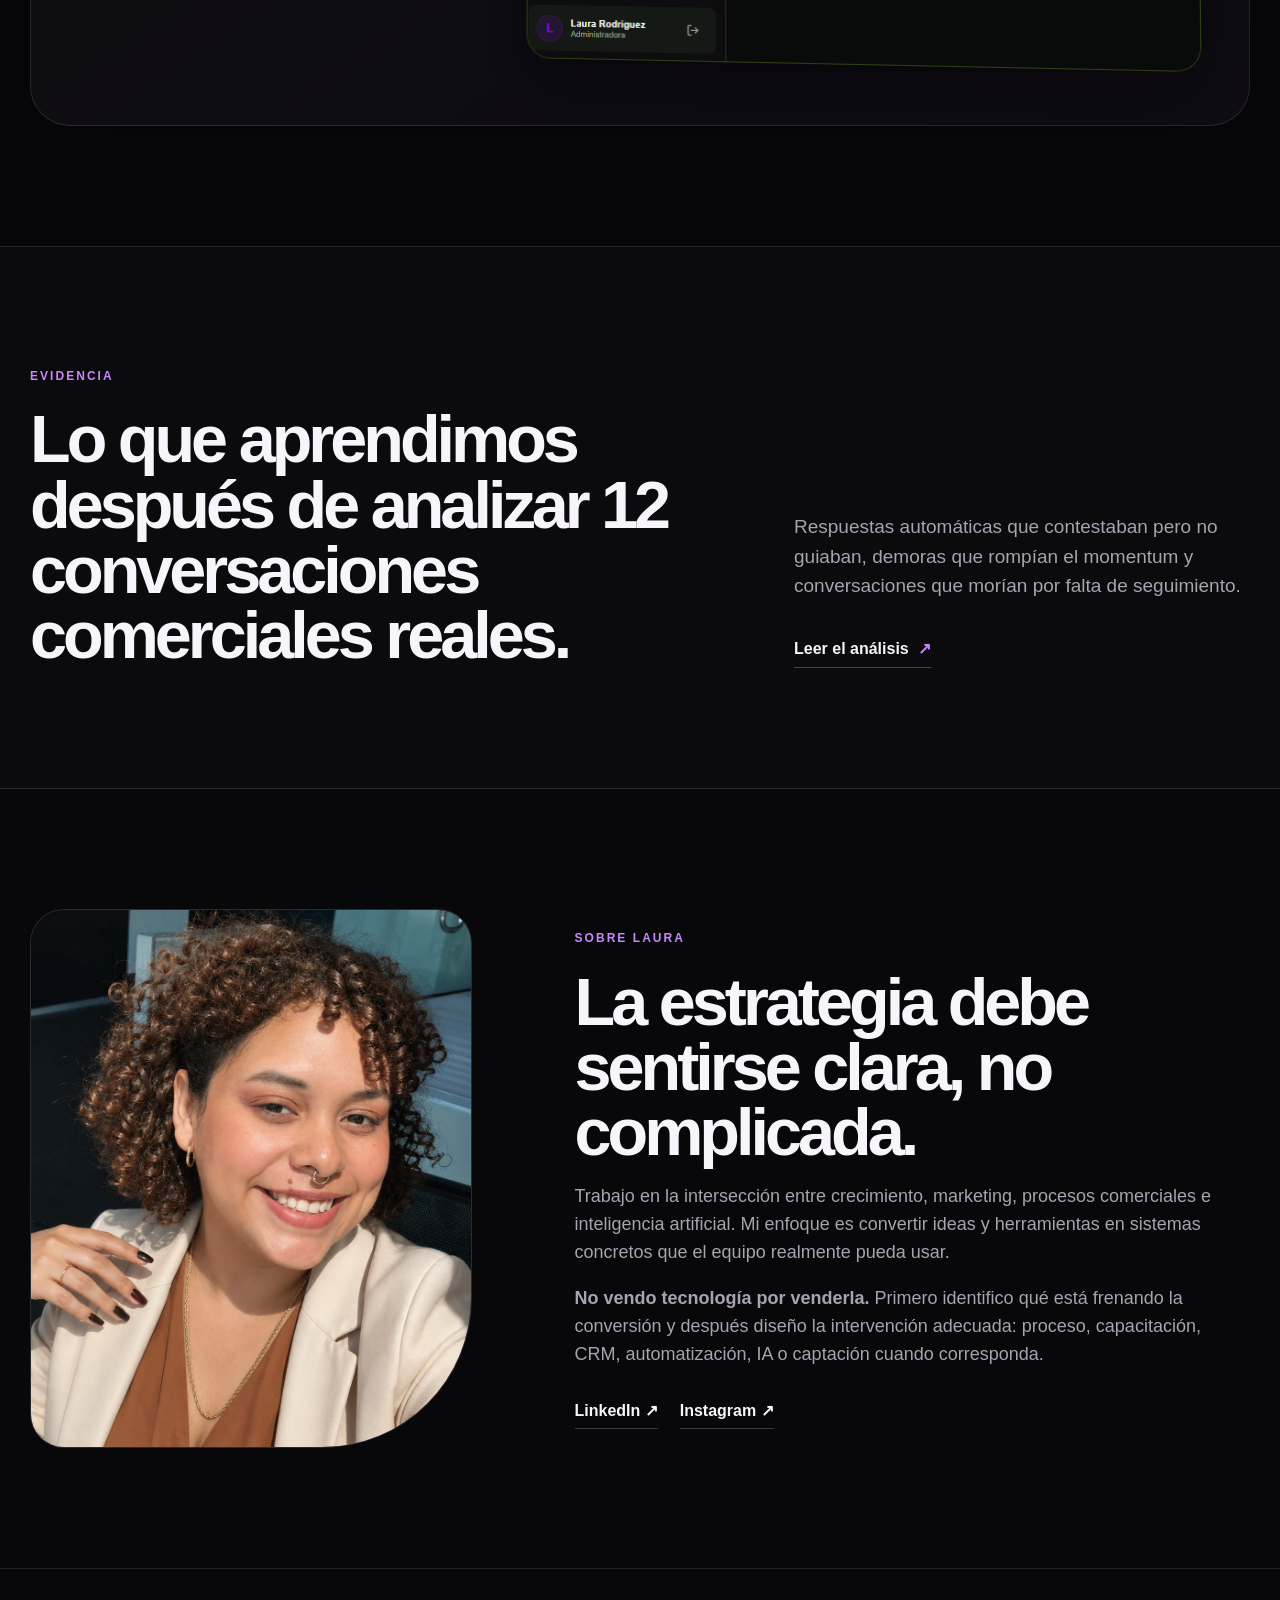
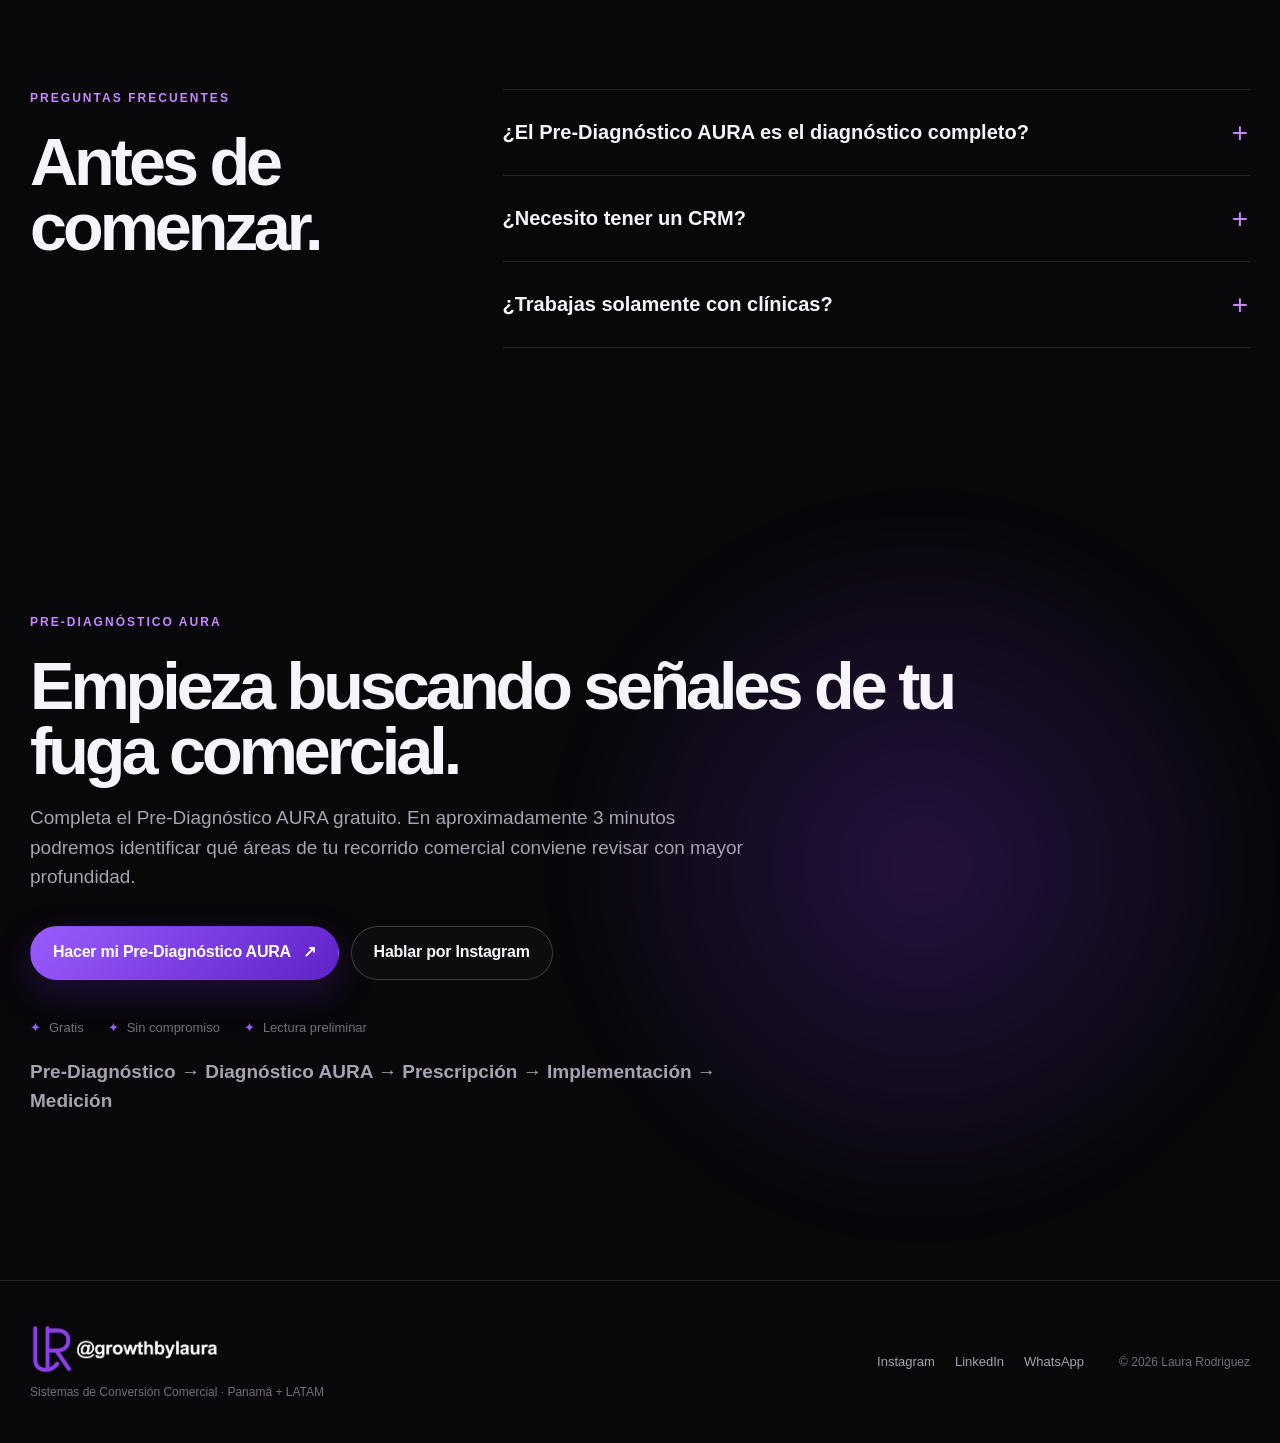
==== commit 3ccc5c9d: "Add files via upload" ====
--- a/index.html
+++ b/index.html
@@ -155,7 +155,7 @@
       <div class="wrap manifesto-grid">
         <div class="manifesto-sticky">
           <p class="section-label">Fuga comercial</p>
-          <h2>¿Dónde se está cayendo tu número?</h2>
+          <h2>¿Dónde se están cayendo tus ventas?</h2>
         </div>
         <div class="manifesto-copy">
           <p class="large-copy">Entre una consulta y una venta hay varias oportunidades de avance… y también varios puntos donde una persona puede perderse.</p>
